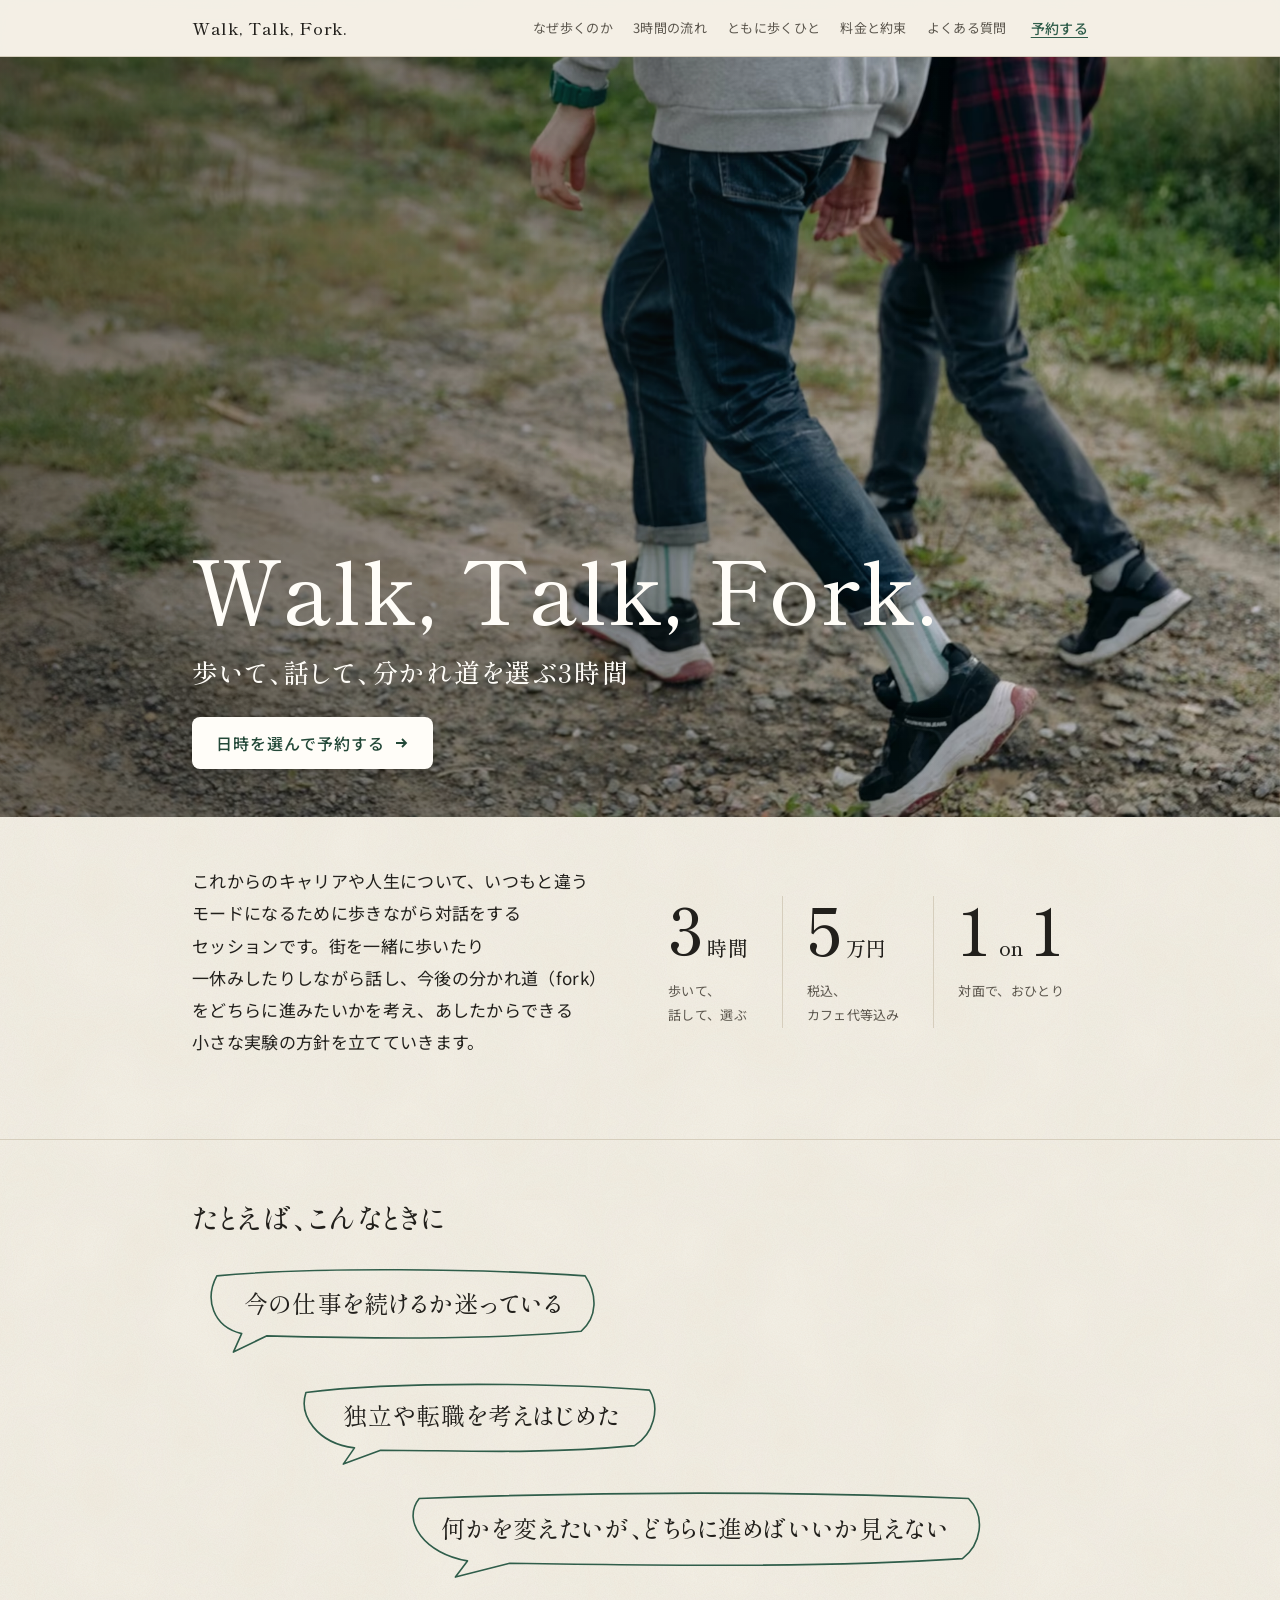
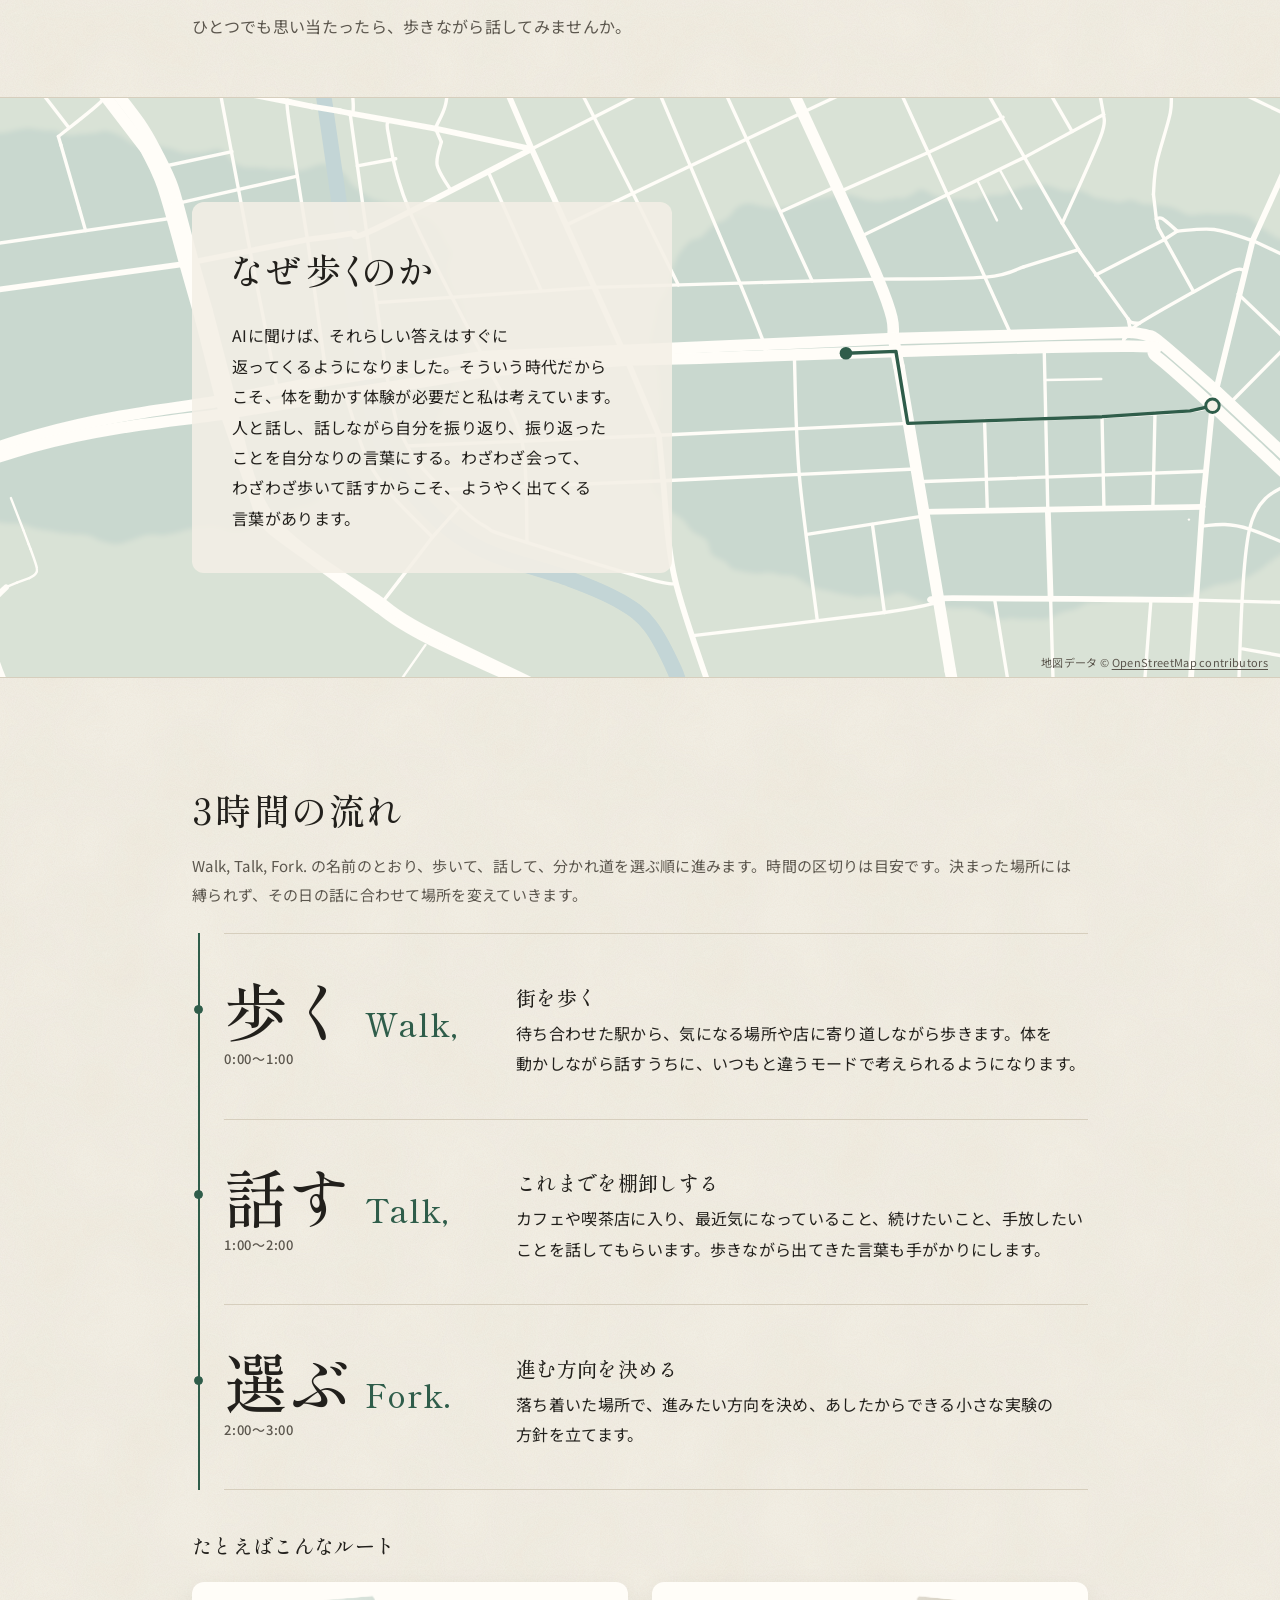
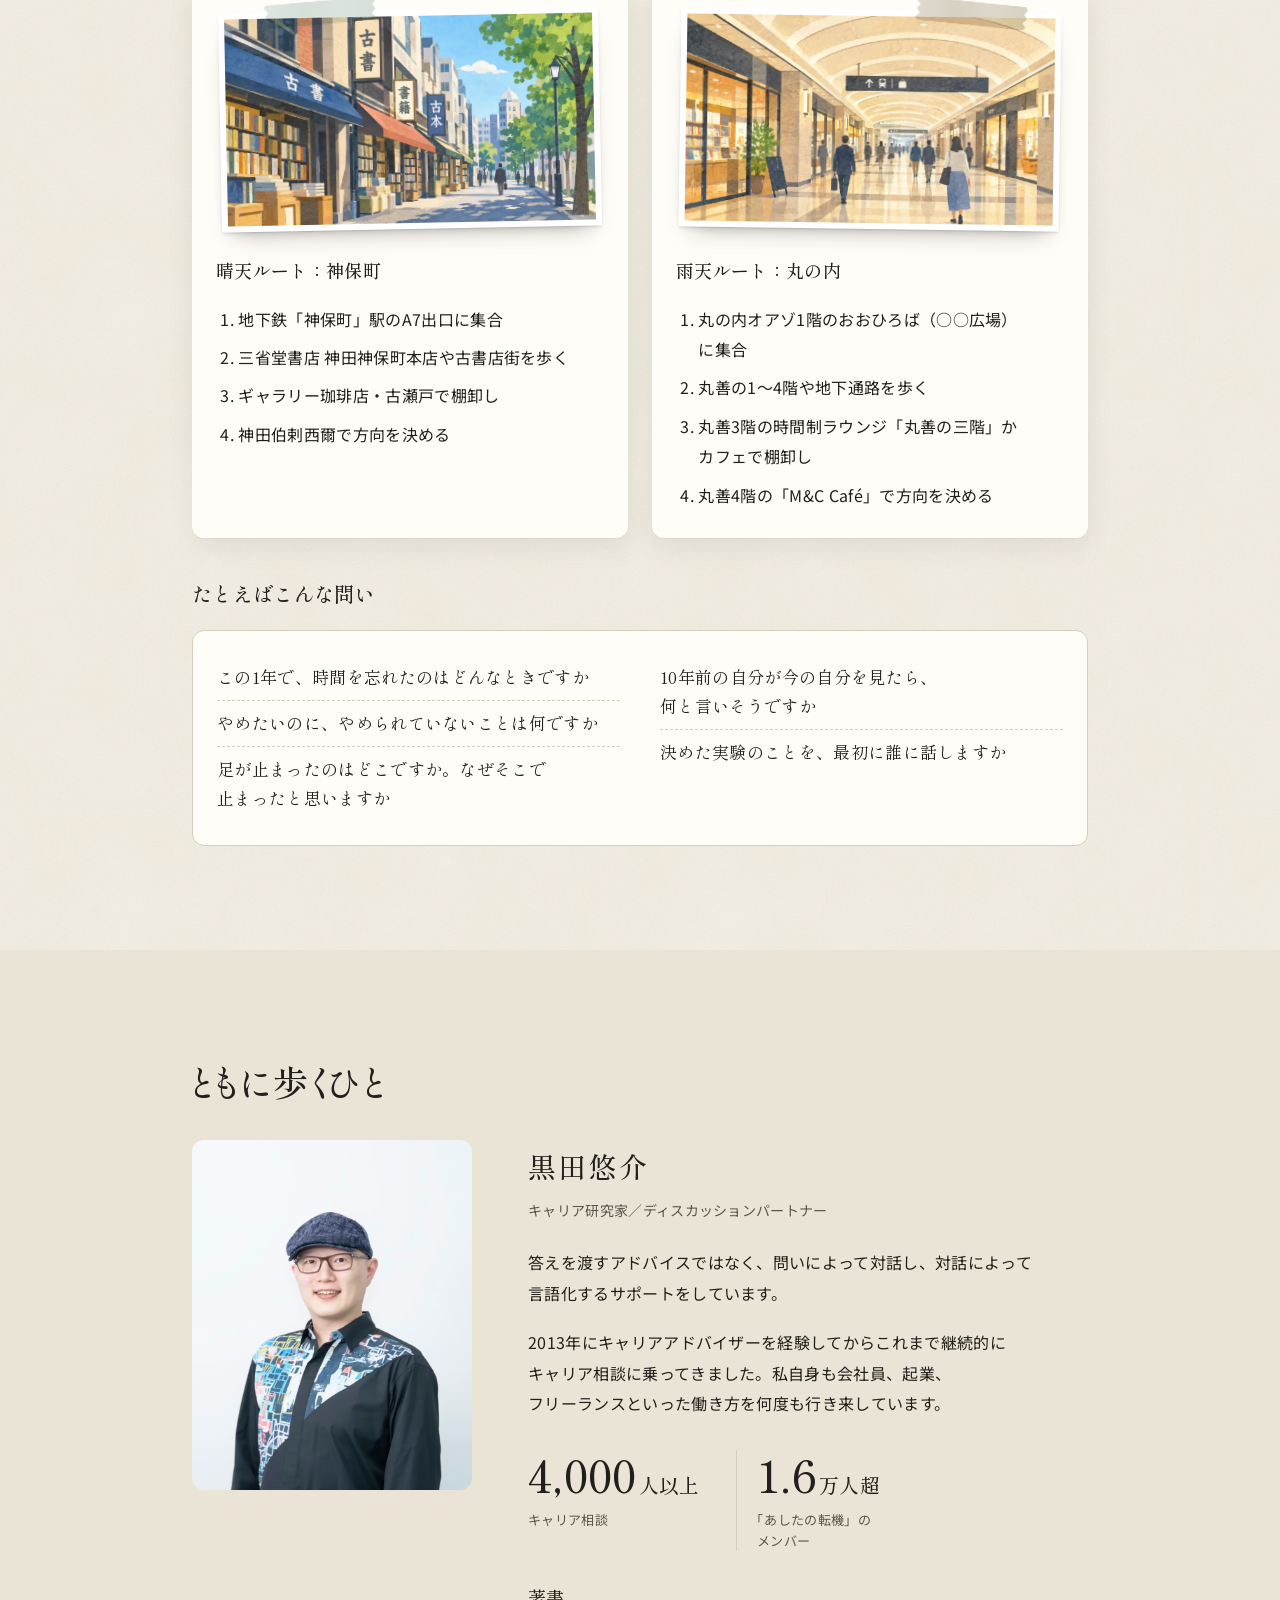
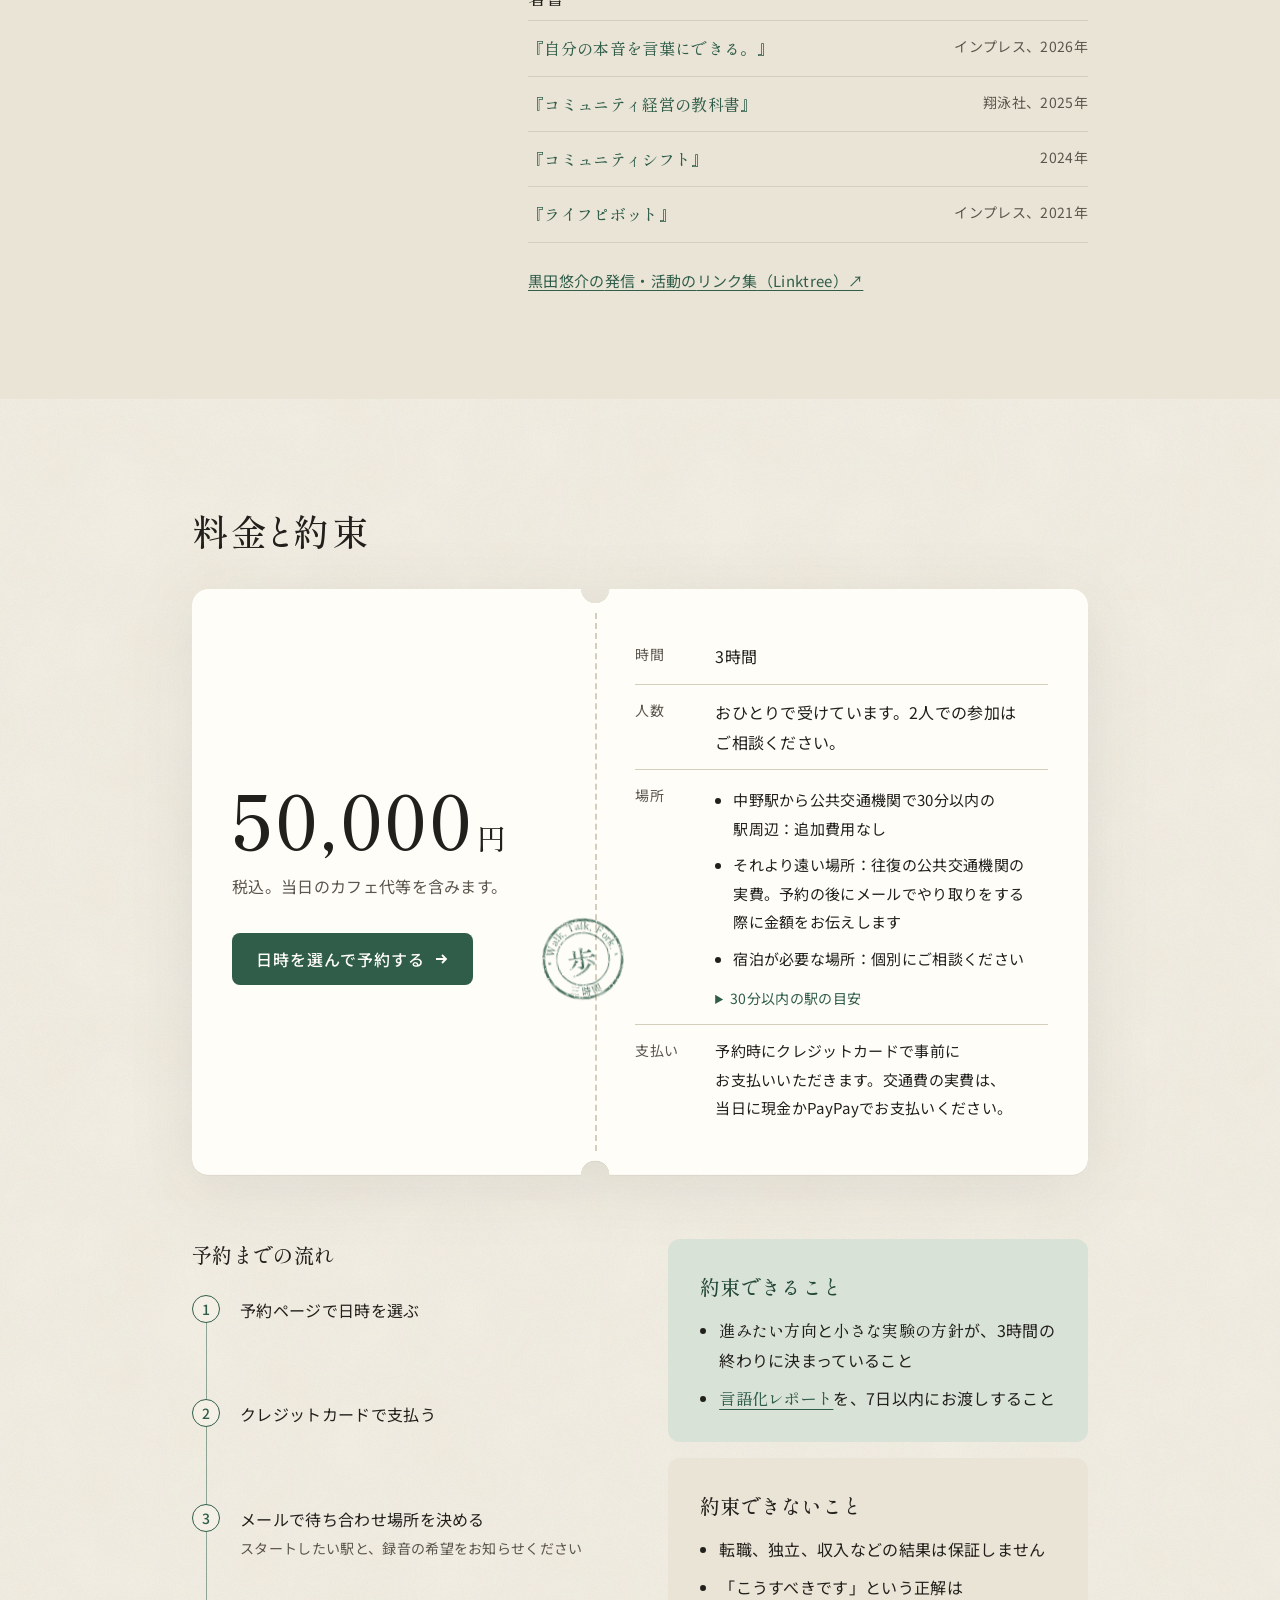
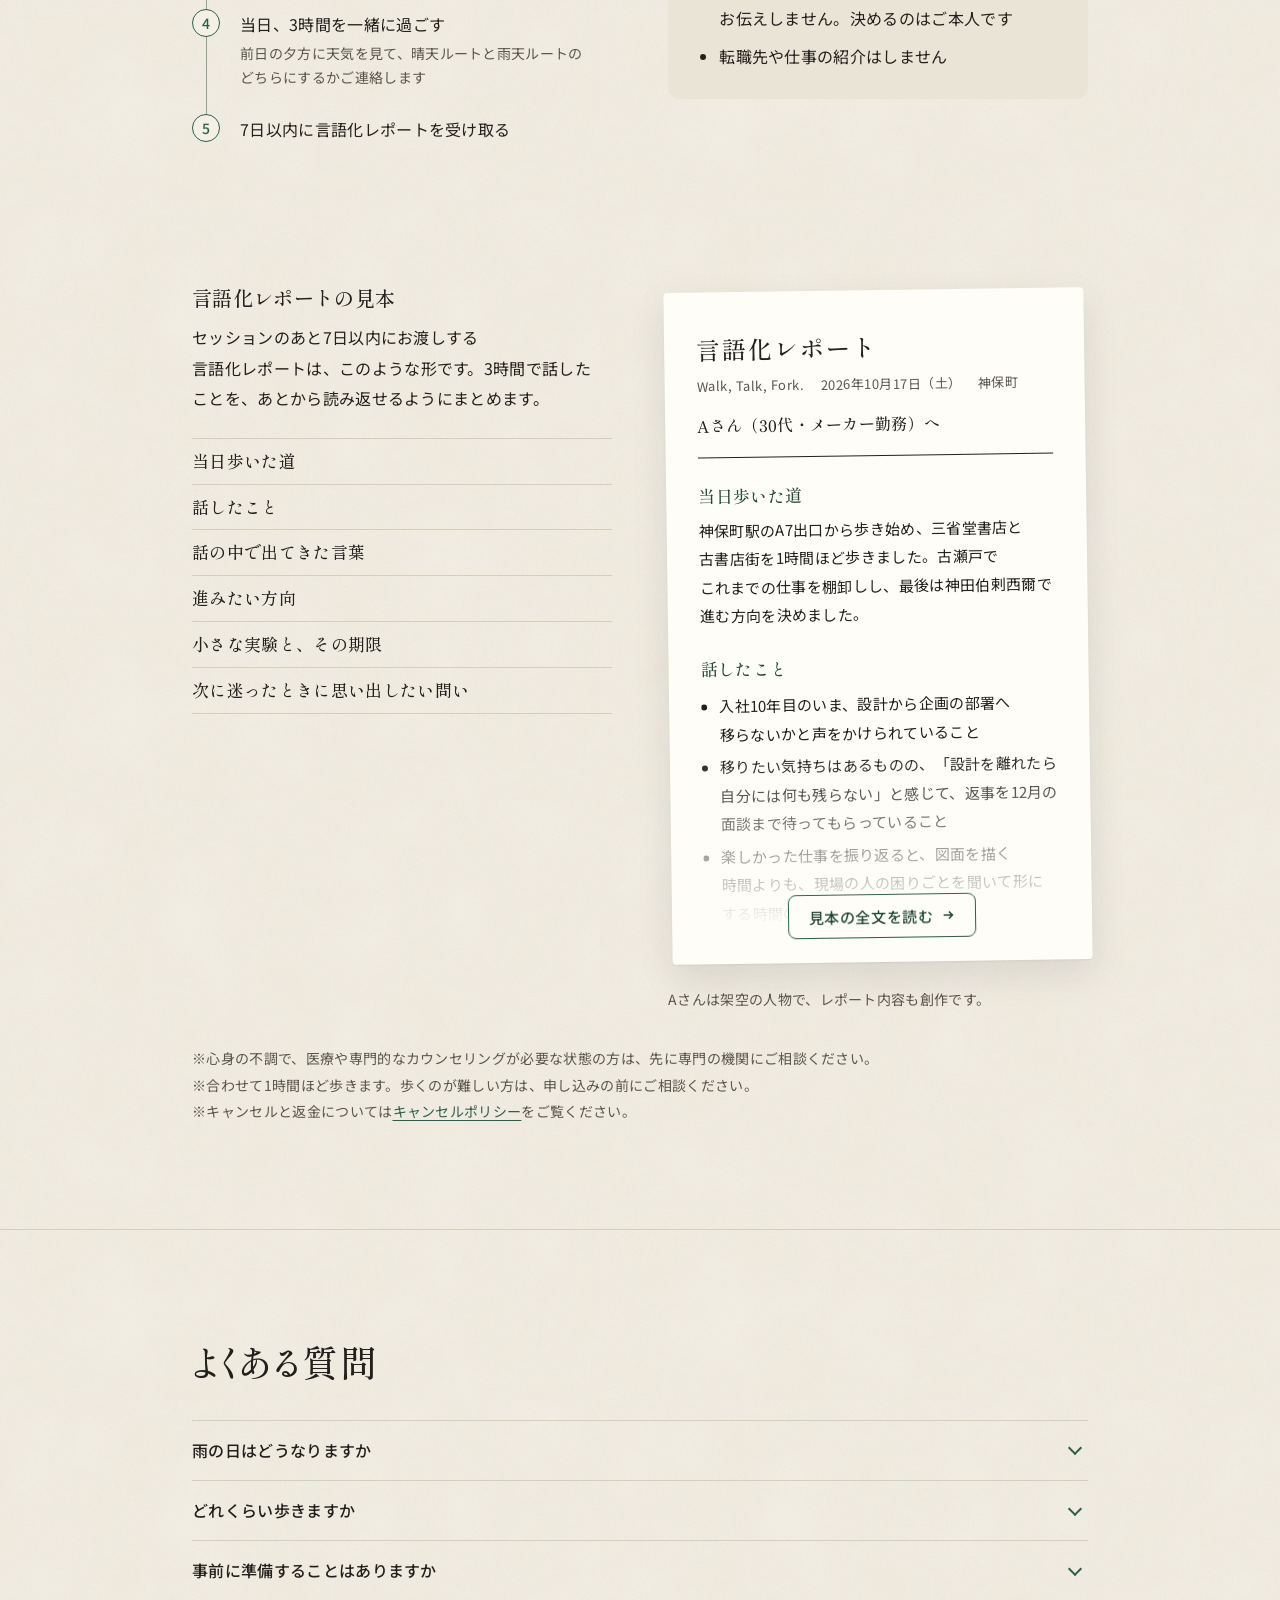
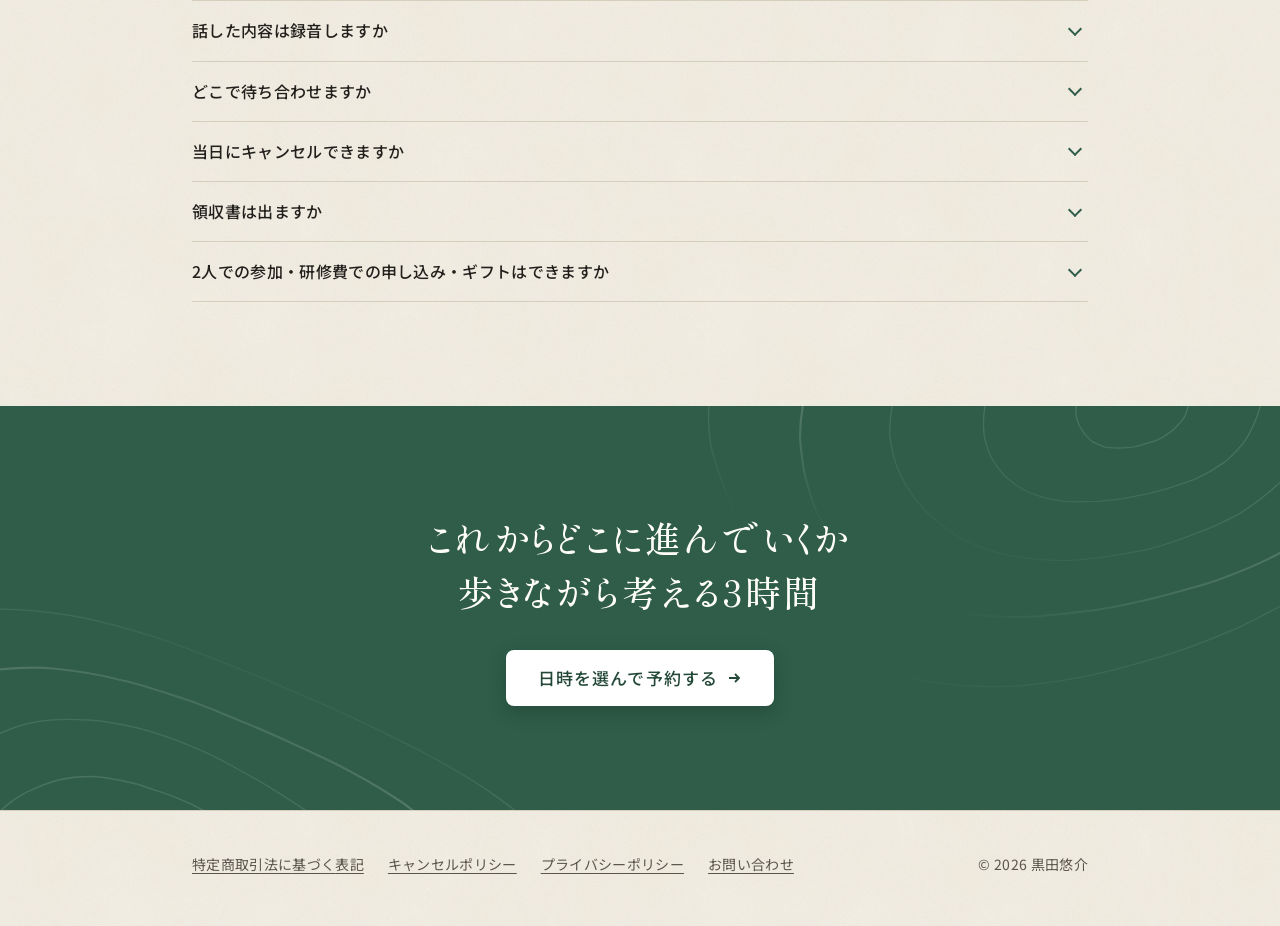
==== index.html @ ca81d9ff "切符のくぼみをくり抜きにして影を沿わせ、3時間の流れの動詞を止めずに説明とそろえ、レポート見本の注意書きを直す Co-Authored-By: Claude Opus 5.5 <noreply@ant" ====
<!doctype html>
<html lang="ja">
<head>
<meta charset="utf-8">
<meta name="viewport" content="width=device-width, initial-scale=1">
<title>Walk, Talk, Fork. 歩いて、話して、分かれ道を選ぶ3時間</title>
<meta name="description" content="キャリア研究家・黒田悠介と街を歩いたり一休みしたりしながら話し、今後の分かれ道（fork）をどちらに進みたいかを考え、あしたからできる小さな実験の方針を立てる3時間の対話セッションです。">
<link rel="canonical" href="https://walktalkfork.github.io/">
<meta property="og:title" content="Walk, Talk, Fork.">
<meta property="og:description" content="歩いて、話して、分かれ道を選ぶ3時間。キャリア研究家・黒田悠介とのマンツーマンの対話セッションです。">
<meta property="og:type" content="website">
<meta property="og:url" content="https://walktalkfork.github.io/">
<meta property="og:image" content="https://walktalkfork.github.io/assets/ogp.png?v=2">
<meta property="og:image:width" content="1200">
<meta property="og:image:height" content="630">
<meta property="og:locale" content="ja_JP">
<meta name="twitter:card" content="summary_large_image">
<link rel="icon" href="assets/favicon.svg" type="image/svg+xml">
<link rel="preconnect" href="https://fonts.googleapis.com">
<link rel="preconnect" href="https://fonts.gstatic.com" crossorigin>
<link href="https://fonts.googleapis.com/css2?family=Noto+Sans+JP:wght@400;500&family=Shippori+Mincho:wght@500&display=swap" rel="stylesheet">
<link rel="stylesheet" href="assets/style.css?v=49">
<script type="application/ld+json">
{
  "@context": "https://schema.org",
  "@type": "Service",
  "name": "Walk, Talk, Fork.",
  "description": "キャリア研究家・黒田悠介と街を歩いたり一休みしたりしながら話し、今後の分かれ道（fork）をどちらに進みたいかを考え、あしたからできる小さな実験の方針を立てる3時間の対話セッションです。",
  "url": "https://walktalkfork.github.io/",
  "image": "https://walktalkfork.github.io/assets/ogp.png",
  "serviceType": "キャリアの対話セッション",
  "areaServed": {
    "@type": "Place",
    "name": "東京（中野駅から公共交通機関で30分以内の駅周辺）"
  },
  "provider": {
    "@type": "Person",
    "name": "黒田悠介",
    "jobTitle": "キャリア研究家・ディスカッションパートナー"
  },
  "offers": {
    "@type": "Offer",
    "price": "50000",
    "priceCurrency": "JPY",
    "url": "https://calendar.app.google/J7niy7XXtRiKJ6Gh8"
  }
}
</script>
<script data-goatcounter="https://walktalkfork.goatcounter.com/count" async src="assets/count.js"></script>
<script src="assets/site.js?v=1" defer></script>
</head>
<body>

<header class="site-header">
  <div class="wrap">
    <a class="site-name" href="./">Walk, Talk, Fork.</a>
    <nav class="header-nav" aria-label="ページ内の目次">
      <a href="#why">な<wbr>ぜ歩くのか</a>
      <a href="#flow">3時間の<wbr>流れ</a>
      <a href="#about">ともに<wbr>歩く<wbr>ひと</a>
      <a href="#price">料金と<wbr>約束</a>
      <a href="#faq">よく<wbr>ある<wbr>質問</a>
    </nav>
    <a class="header-cta" href="https://calendar.app.google/J7niy7XXtRiKJ6Gh8" target="_blank" rel="noopener" data-goatcounter-click="reserve/header" data-goatcounter-title="予約（ヘッダー）">予約する</a>
  </div>
</header>

<main>

<!-- 1. ファーストビュー -->
<section class="hero" id="top">
  <div class="hero-photo">
    <picture><source type="image/avif" srcset="assets/walk-1000.avif 1000w, assets/walk.avif 2000w" sizes="100vw"><img src="assets/walk.jpg?v=2" srcset="assets/walk-1000.jpg?v=2 1000w, assets/walk.jpg?v=2 2000w" sizes="100vw" width="2000" height="1125" alt="土の道を並んで歩く2人の足もと" fetchpriority="high"></picture>
    <div class="hero-over">
      <div class="wrap">
        <h1><span>Walk,</span> <span>Talk,</span> <span>Fork.</span></h1>
        <p class="hero-sub">歩いて、<wbr>話して、<wbr>分かれ道を<wbr>選ぶ3時間</p>
        <a class="btn" id="hero-cta" href="https://calendar.app.google/J7niy7XXtRiKJ6Gh8" target="_blank" rel="noopener" data-goatcounter-click="reserve/hero" data-goatcounter-title="予約（ファーストビュー）">日時を<wbr>選んで<wbr>予約する<wbr>
          <svg width="16" height="16" viewBox="0 0 16 16" fill="none" aria-hidden="true"><path d="M3 8h10M9 4l4 4-4 4" stroke="currentColor" stroke-width="1.8"/></svg>
        </a>
      </div>
    </div>
  </div>
  <div class="wrap hero-rest split">
    <p class="hero-lead">これからの<wbr>キャリアや<wbr>人生に<wbr>ついて、<wbr>いつもと<wbr>違う<wbr>モードに<wbr>なる<wbr>ために<wbr>歩きながら<wbr>対話を<wbr>する<wbr>セッションです。<wbr>街を<wbr>一緒に<wbr>歩いたり<wbr>一休みしたりしながら<wbr>話し、<wbr>今後の<wbr>分かれ道<wbr>（fork）を<wbr>どちらに<wbr>進みたいかを<wbr>考え、<wbr>あしたから<wbr>できる<wbr>小さな<wbr>実験の<wbr>方針を<wbr>立てていきます。</p>

    <div class="hero-facts" role="group" aria-label="3時間、50,000円（税込、カフェ代等込み）、対面で1 on 1">
      <div><span class="big">3</span><span class="unit">時間</span><span class="cap">歩いて、<wbr>話して、<wbr>選ぶ</span></div>
      <div><span class="big">5</span><span class="unit">万円</span><span class="cap">税込、<wbr>カフェ代等込み</span></div>
      <div><span class="big">1</span><span class="unit mid">on</span><span class="big">1</span><span class="cap">対面で、<wbr>おひとり</span></div>
    </div>
  </div>
</section>

<!-- 2. こんなときに -->
<section class="section for-whom" id="for">
  <div class="wrap">
    <h2>た<wbr>とえば、<wbr>こんな<wbr>ときに</h2>
    <ul class="voices">
      <li><svg viewBox="0 0 100 40" preserveAspectRatio="none" aria-hidden="true"><path d="M6 6 C30 2 70 3 95 6 C98 14 98 24 94 30 C70 34 40 33 18 32 L10 39 L12 31 C5 28 3 16 6 6Z"/></svg><span>今の<wbr>仕事を<wbr>続けるか<wbr>迷っている</span></li>
      <li><svg viewBox="0 0 100 40" preserveAspectRatio="none" aria-hidden="true"><path d="M4 8 C28 3 72 4 96 7 C99 15 97 26 92 31 C66 35 44 33 24 33 L14 39 L17 32 C7 30 2 18 4 8Z"/></svg><span>独立や<wbr>転職を<wbr>考え<wbr>はじめた</span></li>
      <li><svg viewBox="0 0 100 40" preserveAspectRatio="none" aria-hidden="true"><path d="M5 5 C35 2 68 2 96 5 C99 13 98 25 95 31 C72 35 46 34 20 33 L11 39 L13 32 C6 29 2 15 5 5Z"/></svg><span>何かを<wbr>変えたいが、<wbr>どちらに<wbr>進めばいいか<wbr>見えない</span></li>
    </ul>
    <p class="voices-after">ひとつでも<wbr>思い当たったら、<wbr>歩きながら<wbr>話してみませんか。</p>
  </div>
</section>

<!-- 3. なぜ歩くのか -->
<section class="section why-map" id="why">
  <svg class="bgmap" viewBox="0 0 1440 600" preserveAspectRatio="xMaxYMid slice" aria-hidden="true" data-route="900 113 560 420">
<defs><filter id="wash" x="-10%" y="-10%" width="120%" height="120%"><feTurbulence type="fractalNoise" baseFrequency="0.012" numOctaves="3" seed="7" result="n"/><feDisplacementMap in="SourceGraphic" in2="n" scale="40" xChannelSelector="R" yChannelSelector="G" result="d"/><feGaussianBlur in="d" stdDeviation="3"/></filter></defs>
<g filter="url(#wash)"><path d="M-60 -40 L1500 -40 L1500 640 L-60 640Z" fill="var(--wash-3)"/><path d="M830 143 C1030 63 1430 83 1520 203 C1600 303 1490 507 1310 527 C1090 557 790 497 790 377 C780 243 800 163 830 143Z" fill="var(--wash-1)"/><path d="M-40 60 C120 20 360 40 520 110 C640 170 620 330 500 400 C360 470 120 470 0 420 C-80 380 -100 120 -40 60Z" fill="var(--wash-1)"/><path d="M453.2 259.9 L453.2 259.9Z" fill="var(--map-park)"/><path d="M774.1 -40.6 L774.1 -40.6Z" fill="var(--map-park)"/><path d="M1262.3 0.4 L1262.3 0.4Z" fill="var(--map-park)"/><path d="M10.2 420.6 L10.2 420.6Z" fill="var(--map-park)"/><path d="M854.7 115.6 L854.7 115.6Z" fill="var(--map-park)"/><path d="M210.8 416.1 L210.8 416.1Z" fill="var(--map-park)"/><path d="M1260.8 528.9 L1260.8 528.9Z" fill="var(--map-park)"/><path d="M597.5 3.1 L597.5 3.1Z" fill="var(--map-park)"/><path d="M675.4 190.6 L675.4 190.6Z" fill="var(--map-park)"/><path d="M483.3 -108.8 L483.3 -108.8Z" fill="var(--map-park)"/><path d="M-245.8 1226.0 L-245.8 1226.0Z" fill="var(--map-water)"/><path d="M156.6 392.3 L156.6 392.3Z" fill="var(--map-water)"/><path d="M981.5 803.2 L981.5 803.2Z" fill="var(--map-water)"/><path d="M370.0 -209.8 L370.0 -209.8Z" fill="var(--map-water)"/><path d="M719.8 -70.7 L719.8 -70.7Z" fill="var(--map-water)"/><path d="M1305.5 21.6 L1305.5 21.6Z" fill="var(--map-water)"/></g>
<g fill="none" stroke="var(--map-water)" stroke-width="16" stroke-linecap="round" stroke-linejoin="round"><path d="M450.3 9.6 L469.5 142.1"/><path d="M905.0 673.4 C923.5 697.7 994.7 792.3 1016.4 819.5 C1038.1 846.7 1025.2 831.2 1035.1 836.6 C1045.0 842.0 1065.2 848.6 1075.7 851.8 C1086.2 855.0 1066.0 856.4 1098.1 855.8 C1130.1 855.3 1228.9 848.5 1267.9 848.7 C1306.9 848.8 1319.5 854.9 1332.3 856.8 C1345.0 858.8 1340.3 858.7 1344.5 860.5 C1348.7 862.4 1342.2 852.9 1357.3 867.8 C1372.4 882.6 1419.2 934.4 1434.9 949.6 C1450.5 964.8 1448.4 957.5 1451.1 959.1"/><path d="M843.1 659.6 C847.3 660.1 857.7 660.6 868.1 662.9 C878.4 665.2 898.8 671.6 905.0 673.4"/><path d="M492.5 295.0 C494.3 303.2 499.5 331.4 503.4 344.3 C507.3 357.1 510.7 362.1 516.1 372.1 C521.6 382.0 527.6 393.1 536.0 403.9 C544.3 414.7 556.4 427.5 566.4 436.7 C576.3 445.8 585.0 452.4 595.8 458.9 C606.7 465.5 613.3 469.2 631.5 475.9 C649.6 482.6 683.8 491.4 704.6 499.1 C725.5 506.8 742.7 514.0 756.4 522.0 C770.1 530.0 777.5 535.0 786.8 547.0 C796.2 559.0 806.6 580.7 812.5 593.8 C818.3 607.0 820.3 620.6 821.9 625.9"/><path d="M821.9 625.9 C822.7 629.5 824.7 642.4 826.8 647.5 C828.8 652.6 831.6 654.4 834.3 656.4 C837.0 658.4 841.6 659.0 843.1 659.6"/><path d="M430.6 -97.9 C431.9 -92.7 435.1 -85.1 438.4 -67.1 C441.7 -49.2 448.3 -3.2 450.3 9.6"/><path d="M469.5 142.1 L492.5 295.0"/></g>
<g fill="none" stroke="var(--white)" stroke-linecap="round" stroke-linejoin="round" ><path d="M23.3 279.8 C20.7 283.2 7.7 296.2 7.7 300.6 C7.7 304.9 19.4 303.0 23.1 306.0 C26.8 309.0 27.1 315.9 29.9 318.4 C32.6 320.8 37.9 320.4 39.6 320.8" stroke-width="2.5"/><path d="M7.7 300.6 C5.0 302.5 0.5 308.7 -8.4 312.0 C-17.2 315.4 -35.1 317.7 -45.4 320.8 C-55.7 323.9 -60.3 328.5 -70.0 330.8 C-79.8 333.2 -93.3 332.6 -103.8 335.0 C-114.2 337.4 -125.1 342.1 -132.8 345.4 C-140.5 348.8 -146.4 351.3 -150.0 354.9 C-153.6 358.6 -153.7 365.3 -154.5 367.4" stroke-width="2.5"/><path d="M554.1 567.0 L502.6 640.5" stroke-width="2.5"/><path d="M1196.3 292.3 L1254.7 291.3" stroke-width="2.5"/><path d="M-194.7 388.2 L-194.7 388.2" stroke-width="2.5"/><path d="M143.2 497.8 C144.2 497.1 147.9 495.7 149.2 494.0 C150.6 492.2 152.0 491.8 151.2 487.5 C150.5 483.1 145.8 471.1 144.7 467.8" stroke-width="2.5"/><path d="M-151.1 398.6 L66.2 337.4" stroke-width="2.5"/><path d="M137.3 448.3 L124.3 414.8" stroke-width="2.5"/><path d="M1345.6 437.1 L1345.6 437.1" stroke-width="2.5"/><path d="M29.9 318.4 L6.5 329.5" stroke-width="2.5"/><path d="M7.3 333.0 L-5.4 309.3" stroke-width="2.5"/><path d="M17.9 326.1 C17.1 324.0 12.0 316.9 12.8 313.6 C13.7 310.2 21.4 307.3 23.1 306.0" stroke-width="2.5"/><path d="M1126.1 85.2 L1146.6 126.9" stroke-width="2.5"/><path d="M1149.3 74.0 L1171.8 114.7" stroke-width="2.5"/><path d="M130.5 502.5 L143.2 497.8" stroke-width="2.5"/><path d="M119.3 507.2 L130.5 502.5" stroke-width="2.5"/><path d="M142.7 462.6 L137.3 448.3" stroke-width="2.5"/><path d="M144.7 467.8 L142.7 462.6" stroke-width="2.5"/><path d="M717.0 -193.2 L880.1 191.9" stroke-width="3.5"/><path d="M905.4 -70.1 L664.2 52.9" stroke-width="3.5"/><path d="M340.5 -9.9 C340.0 -12.4 340.2 -18.2 337.8 -25.2 C335.4 -32.2 342.2 -17.1 326.2 -51.7 C310.3 -86.3 256.0 -202.5 241.9 -232.7" stroke-width="3.5"/><path d="M218.8 -6.1 C218.6 -4.4 224.9 -3.6 217.4 4.1 C209.8 11.7 180.8 33.9 173.5 39.9" stroke-width="3.5"/><path d="M372.1 157.8 L400.7 302.5" stroke-width="3.5"/><path d="M518.1 23.4 C517.7 25.5 512.1 20.5 515.4 36.2 C518.6 51.9 521.3 78.7 537.6 117.4 C554.0 156.0 600.9 243.0 613.6 268.1" stroke-width="3.5"/><path d="M880.1 191.9 L728.5 196.3" stroke-width="3.5"/><path d="M1255.5 330.4 L1257.5 426.0" stroke-width="3.5"/><path d="M1357.9 443.7 C1366.3 444.2 1380.9 438.2 1408.4 447.0 C1435.9 455.9 1503.8 488.5 1522.9 496.8" stroke-width="3.5"/><path d="M1395.8 646.8 C1397.9 613.5 1398.8 488.6 1408.4 447.0 C1418.1 405.4 1446.1 405.5 1453.7 397.2" stroke-width="3.5"/><path d="M816.3 193.8 L769.0 98.5" stroke-width="3.5"/><path d="M1037.1 -26.8 L999.2 -79.0" stroke-width="3.5"/><path d="M769.0 98.5 C746.8 54.3 678.4 -76.6 635.6 -166.7 C592.9 -256.9 532.9 -396.4 512.4 -442.4" stroke-width="3.5"/><path d="M955.0 189.8 C931.5 138.3 842.6 -51.9 813.8 -119.3 C785.1 -186.6 787.9 -198.6 782.7 -214.4" stroke-width="3.5"/><path d="M320.8 -494.3 C320.7 -486.8 319.8 -458.8 320.3 -449.4 C320.8 -439.9 300.2 -491.3 323.7 -437.7 C347.3 -384.1 437.7 -182.2 461.5 -127.7 C485.2 -73.3 463.5 -132.4 466.4 -110.8 C469.3 -89.2 477.3 -19.3 478.9 1.8 C480.4 22.9 476.4 13.5 475.9 15.8" stroke-width="3.5"/><path d="M699.9 131.8 L945.0 15.0" stroke-width="3.5"/><path d="M1528.4 202.5 C1529.4 223.1 1533.7 304.2 1534.1 325.9 C1534.5 347.6 1541.1 321.7 1530.6 333.0 C1520.1 344.3 1481.1 383.6 1471.2 393.7" stroke-width="3.5"/><path d="M1401.3 571.2 L1508.6 589.9" stroke-width="3.5"/><path d="M1381.9 -30.1 C1383.5 -37.1 1385.6 -53.8 1391.7 -72.3 C1397.7 -90.8 1413.7 -129.7 1418.1 -141.2" stroke-width="3.5"/><path d="M1712.0 812.9 C1649.4 802.6 1425.1 759.9 1336.7 750.9 C1248.3 741.8 1210.1 775.8 1181.5 758.7 C1152.9 741.5 1167.8 666.4 1165.1 647.9" stroke-width="3.5"/><path d="M1387.8 316.7 L1509.6 193.6" stroke-width="3.5"/><path d="M1764.3 383.2 C1754.1 384.7 1731.8 390.5 1703.0 392.4 C1674.3 394.3 1622.8 406.7 1591.8 394.5 C1560.8 382.4 1529.4 332.0 1516.9 319.5" stroke-width="3.5"/><path d="M1449.5 916.4 C1451.1 914.7 1450.7 948.6 1458.6 906.5 C1466.5 864.3 1490.5 704.0 1496.9 663.6" stroke-width="3.5"/><path d="M1296.9 641.7 L1306.2 520.2" stroke-width="3.5"/><path d="M1370.0 319.1 C1366.1 320.0 1365.7 322.5 1346.6 324.4 C1327.6 326.3 1304.3 328.3 1255.5 330.4 C1206.7 332.6 1087.6 336.1 1054.0 337.3" stroke-width="3.5"/><path d="M1144.1 519.7 L1165.1 647.9" stroke-width="3.5"/><path d="M1319.3 147.2 L1248.9 183.4" stroke-width="3.5"/><path d="M1075.3 56.5 L982.0 97.8" stroke-width="3.5"/><path d="M470.8 306.4 C473.5 315.1 482.5 345.3 487.2 358.4 C492.0 371.6 493.9 376.2 499.4 385.3 C504.9 394.5 509.8 401.7 520.1 413.3 C530.5 425.0 554.5 448.2 561.4 455.2" stroke-width="3.5"/><path d="M1326.6 -9.9 L1253.4 -2.9" stroke-width="3.5"/><path d="M1224.5 34.8 C1212.5 14.5 1175.2 -52.1 1152.5 -86.8 C1129.7 -121.6 1098.7 -159.3 1088.0 -173.8" stroke-width="3.5"/><path d="M300.2 -105.8 L201.7 -46.8" stroke-width="3.5"/><path d="M57.8 -133.3 L184.0 30.4" stroke-width="3.5"/><path d="M1054.0 337.3 L796.1 349.7" stroke-width="3.5"/><path d="M796.1 349.7 L535.3 360.8" stroke-width="3.5"/><path d="M564.5 31.8 C566.2 23.4 581.2 8.8 574.7 -18.4 C568.2 -45.5 533.6 -112.5 525.4 -131.3" stroke-width="3.5"/><path d="M282.3 71.0 L353.5 55.6" stroke-width="3.5"/><path d="M1333.5 138.0 C1330.9 135.9 1321.5 127.1 1317.9 125.0 C1314.3 122.9 1312.9 125.4 1311.8 125.5" stroke-width="3.5"/><path d="M561.4 455.2 L564.3 452.0" stroke-width="3.5"/><path d="M1308.8 99.9 L1311.8 125.5" stroke-width="3.5"/><path d="M1308.2 424.9 L1310.4 326.7" stroke-width="3.5"/><path d="M1532.7 295.7 C1531.9 295.5 1538.4 304.8 1527.8 294.7 C1517.2 284.7 1478.9 245.2 1469.2 235.3" stroke-width="3.5"/><path d="M674.1 199.7 L618.9 76.0" stroke-width="3.5"/><path d="M580.3 95.6 C577.9 91.3 567.9 77.9 566.2 69.6 C564.6 61.3 569.8 49.6 570.5 45.6" stroke-width="3.5"/><path d="M483.4 70.4 L523.3 63.0" stroke-width="3.5"/><path d="M561.4 455.2 L548.6 471.9" stroke-width="3.5"/><path d="M586.5 426.9 L589.8 423.1" stroke-width="3.5"/><path d="M564.3 452.0 L586.5 426.9" stroke-width="3.5"/><path d="M1311.8 125.5 L1313.8 134.7" stroke-width="3.5"/><path d="M1326.6 -9.9 C1326.6 -5.7 1328.7 2.6 1326.3 15.3 C1323.9 28.1 1315.1 52.7 1312.2 66.8 C1309.2 80.9 1309.3 94.4 1308.8 99.9" stroke-width="3.5"/><path d="M999.2 -79.0 L979.3 -107.4" stroke-width="3.5"/><path d="M1075.3 56.5 L1152.9 19.9" stroke-width="3.5"/><path d="M1075.3 56.5 L1037.1 -26.8" stroke-width="3.5"/><path d="M1523.6 492.6 L1518.3 524.8" stroke-width="3.5"/><path d="M1518.3 524.8 L1496.9 663.6" stroke-width="3.5"/><path d="M1503.0 190.5 C1506.6 182.8 1510.9 147.6 1524.2 144.4 C1537.6 141.2 1573.2 166.7 1583.0 171.2" stroke-width="3.5"/><path d="M1166.2 -63.6 L1119.6 -37.7" stroke-width="3.5"/><path d="M1064.4 397.8 L1362.7 387.0" stroke-width="3.5"/><path d="M1331.3 -96.7 C1331.7 -94.1 1334.2 -95.6 1333.4 -81.2 C1332.7 -66.7 1327.8 -21.8 1326.6 -9.9" stroke-width="3.5"/><path d="M548.6 471.9 L526.9 500.1" stroke-width="3.5"/><path d="M526.9 500.1 L509.2 523.0" stroke-width="3.5"/><path d="M880.1 191.9 C884.2 202.2 900.4 240.9 904.6 253.5 C908.9 266.1 905.3 265.2 905.5 267.6" stroke-width="3.5"/><path d="M509.2 523.0 L505.1 529.4" stroke-width="3.5"/><path d="M173.5 39.9 L176.2 49.0" stroke-width="3.5"/><path d="M176.2 49.0 L195.2 114.8" stroke-width="3.5"/><path d="M195.2 114.8 L201.7 137.5" stroke-width="3.5"/><path d="M728.5 196.3 L503.5 212.2" stroke-width="3.5"/><path d="M1023.5 187.8 L880.1 191.9" stroke-width="3.5"/><path d="M570.5 45.6 L564.5 31.8" stroke-width="3.5"/><path d="M431.7 146.7 C428.3 125.0 414.5 40.0 411.5 16.3 C408.5 -7.5 413.4 6.2 413.8 4.2" stroke-width="3.5"/><path d="M1516.9 319.5 L1461.6 265.2" stroke-width="3.5"/><path d="M1461.6 265.2 L1396.7 203.2" stroke-width="3.5"/><path d="M372.1 157.8 L340.5 -9.9" stroke-width="3.5"/><path d="M90.7 380.4 L72.5 321.2" stroke-width="3.5"/><path d="M475.9 15.8 L513.1 283.4" stroke-width="3.5"/><path d="M1206.0 646.4 C1206.7 669.9 1210.7 761.7 1209.9 787.5 C1209.1 813.4 1202.7 799.3 1201.2 801.6" stroke-width="3.5"/><path d="M949.6 452.4 L1071.4 433.2" stroke-width="3.5"/><path d="M1044.6 -141.2 L1105.2 -60.2" stroke-width="3.5"/><path d="M1319.3 147.2 L1333.5 138.0" stroke-width="3.5"/><path d="M1199.3 427.3 L1195.5 258.6" stroke-width="3.5"/><path d="M292.3 124.4 L80.0 155.0" stroke-width="3.5"/><path d="M-58.4 -157.6 C-51.2 -150.0 -27.1 -130.3 -15.4 -111.8 C-3.8 -93.2 2.8 -70.0 11.5 -46.3 C20.3 -22.7 32.7 17.4 37.0 30.1" stroke-width="3.5"/><path d="M621.7 -46.3 L872.2 -143.4" stroke-width="3.5"/><path d="M1278.0 250.3 L1277.7 256.6" stroke-width="3.5"/><path d="M1201.9 -115.2 L1105.2 -60.2" stroke-width="3.5"/><path d="M1161.7 246.5 L1075.3 56.5" stroke-width="3.5"/><path d="M1003.6 144.3 L1175.6 61.3" stroke-width="3.5"/><path d="M1174.2 175.0 C1167.6 176.8 1160.0 183.6 1134.9 185.7 C1109.8 187.8 1042.1 187.5 1023.5 187.8" stroke-width="3.5"/><path d="M1285.4 242.8 C1286.9 241.3 1283.6 240.4 1294.4 233.4 C1305.2 226.4 1334.3 210.1 1350.5 201.0 C1366.6 192.0 1382.7 182.9 1391.3 179.1 C1400.0 175.3 1400.6 178.6 1402.4 178.5" stroke-width="3.5"/><path d="M421.3 81.0 L297.0 109.2" stroke-width="3.5"/><path d="M189.0 -210.4 C198.5 -195.8 228.9 -150.0 245.8 -122.7 C262.7 -95.4 283.1 -59.2 290.6 -46.5" stroke-width="3.5"/><path d="M1381.9 -30.1 L1330.1 -43.5" stroke-width="3.5"/><path d="M1086.4 522.8 C1077.0 524.5 1072.3 527.6 1029.9 533.4 C987.4 539.1 864.7 553.4 831.7 557.4" stroke-width="3.5"/><path d="M1017.4 442.0 L1029.9 533.4" stroke-width="3.5"/><path d="M1206.0 646.4 L1202.2 519.2" stroke-width="3.5"/><path d="M1133.7 334.4 L1136.6 428.2" stroke-width="3.5"/><path d="M452.0 292.6 L431.7 146.7" stroke-width="3.5"/><path d="M572.3 406.2 L800.5 396.8" stroke-width="3.5"/><path d="M812.5 498.1 C809.5 498.6 822.6 508.1 794.4 501.1 C766.2 494.0 672.7 465.1 643.3 455.8 C613.8 446.5 625.3 449.4 617.5 445.0 C609.7 440.6 607.7 440.1 596.3 429.6 C585.0 419.1 559.4 393.5 549.2 382.0 C539.0 370.5 539.4 368.3 535.3 360.8 C531.2 353.2 527.7 346.8 524.5 336.7 C521.4 326.6 517.6 306.1 516.2 300.0" stroke-width="3.5"/><path d="M936.5 266.6 C937.3 287.1 937.6 344.1 941.5 389.8 C945.5 435.5 957.1 515.6 960.2 540.8" stroke-width="3.5"/><path d="M1411.7 147.8 C1431.1 156.9 1501.2 190.0 1528.4 202.5 C1555.7 215.1 1566.4 219.7 1575.3 223.1 C1584.3 226.6 1580.9 223.4 1582.0 223.4" stroke-width="3.5"/><path d="M1615.2 93.1 L1467.5 26.9" stroke-width="3.5"/><path d="M1467.5 26.9 C1453.1 19.9 1395.6 -5.9 1381.3 -15.5 C1367.1 -25.0 1381.8 -27.6 1381.9 -30.1" stroke-width="3.5"/><path d="M72.5 321.2 C71.4 319.5 74.3 318.4 65.9 311.4 C57.5 304.3 45.3 300.5 22.2 278.9 C-0.9 257.2 -50.4 214.4 -72.7 181.7 C-95.0 148.9 -78.1 134.5 -111.7 82.2 C-145.2 30.0 -225.1 -79.1 -274.0 -131.7 C-323.0 -184.4 -383.3 -216.7 -405.2 -233.7" stroke-width="3.5"/><path d="M22.2 278.9 C-30.0 296.5 -236.7 367.1 -290.8 385.0 C-344.8 402.8 -300.0 385.9 -301.9 386.1" stroke-width="3.5"/><path d="M2001.4 579.2 C1999.0 579.8 2001.7 583.3 1987.1 582.7 C1972.6 582.0 1992.2 585.0 1914.1 575.4 C1835.9 565.7 1584.3 533.2 1518.3 524.8" stroke-width="3.5"/><path d="M1174.2 175.0 L1231.1 157.3" stroke-width="3.5"/><path d="M979.3 92.0 L922.4 118.0" stroke-width="3.5"/><path d="M1333.5 138.0 C1339.8 137.8 1358.5 134.7 1371.6 136.3 C1384.6 138.0 1405.0 145.9 1411.7 147.8" stroke-width="3.5"/><path d="M800.5 396.8 L1061.7 384.6" stroke-width="3.5"/><path d="M905.4 -70.1 L1044.6 -141.2" stroke-width="3.5"/><path d="M1313.8 134.7 L1350.5 201.0" stroke-width="3.5"/><path d="M1105.2 -60.2 L945.0 15.0" stroke-width="3.5"/><path d="M1201.9 -115.2 C1208.0 -107.0 1230.3 -84.8 1238.9 -66.1 C1247.5 -47.4 1251.0 -13.4 1253.4 -2.9" stroke-width="3.5"/><path d="M1232.6 159.6 L1282.5 229.0" stroke-width="3.5"/><path d="M1105.2 -60.2 L1214.3 129.9" stroke-width="3.5"/><path d="M1518.3 524.8 L1353.0 520.6" stroke-width="3.5"/><path d="M37.0 30.1 C44.2 50.9 76.0 127.0 80.0 155.0 C84.0 183.1 63.4 190.1 61.2 198.4 C59.0 206.7 66.0 203.6 67.0 204.7" stroke-width="3.5"/><path d="M1282.5 229.0 L1285.4 242.8" stroke-width="3.5"/><path d="M1282.5 229.0 C1283.2 229.7 1284.6 232.2 1286.6 232.9 C1288.6 233.7 1293.1 233.3 1294.4 233.4" stroke-width="3.5"/><path d="M1257.1 17.1 C1256.6 21.0 1261.1 21.6 1253.9 40.4 C1246.8 59.2 1220.9 115.0 1214.3 129.9" stroke-width="3.5"/><path d="M1253.4 -2.9 L1257.1 17.1" stroke-width="3.5"/><path d="M1214.3 129.9 L1232.6 159.6" stroke-width="3.5"/><path d="M1175.6 61.3 L1257.1 17.1" stroke-width="3.5"/><path d="M613.6 268.1 L620.8 282.7" stroke-width="3.5"/><path d="M620.8 282.7 C626.4 294.9 647.7 326.1 654.1 355.7 C660.5 385.3 658.5 442.9 659.4 460.4" stroke-width="3.5"/><path d="M513.1 283.4 L516.2 300.0" stroke-width="3.5"/><path d="M1285.4 242.8 L1278.0 250.3" stroke-width="3.5"/><path d="M228.7 -63.6 L148.7 -192.4" stroke-width="3.5"/><path d="M290.6 -46.5 C292.4 -43.6 299.9 -34.0 301.3 -29.2 C302.8 -24.4 299.7 -19.6 299.4 -17.6" stroke-width="3.5"/><path d="M-39.6 215.7 L67.0 204.7" stroke-width="6"/><path d="M218.8 -6.1 L227.7 -13.4" stroke-width="6"/><path d="M853.6 625.7 C846.8 604.4 821.3 536.3 812.5 498.1 C803.6 460.0 802.5 413.7 800.5 396.8" stroke-width="6"/><path d="M853.6 625.7 L889.3 626.5" stroke-width="6"/><path d="M1353.0 520.6 C1310.9 520.3 1145.0 518.2 1100.6 518.6 C1056.2 518.9 1088.8 522.1 1086.4 522.8" stroke-width="6"/><path d="M1202.2 519.2 L1199.3 427.3" stroke-width="6"/><path d="M1359.6 423.8 L1070.6 429.0" stroke-width="6"/><path d="M479.8 140.1 C483.5 139.4 470.8 150.6 501.6 136.0 C532.3 121.5 637.1 66.8 664.2 52.9" stroke-width="6"/><path d="M458.2 143.4 L479.8 140.1" stroke-width="6"/><path d="M72.5 321.2 C75.0 313.3 88.7 293.6 87.7 274.2 C86.8 254.8 70.4 216.3 67.0 204.7" stroke-width="6"/><path d="M938.1 676.7 C938.2 675.9 937.4 673.6 938.5 671.9 C939.6 670.1 941.6 666.9 944.7 666.4 C947.8 666.0 946.3 657.4 957.1 669.2 C967.8 681.1 996.0 719.0 1009.4 737.5 C1022.7 755.9 1029.3 769.9 1037.2 780.0 C1045.1 790.1 1053.4 794.9 1056.7 797.9" stroke-width="6"/><path d="M1523.8 -99.6 L1411.7 147.8" stroke-width="6"/><path d="M763.1 271.6 L664.2 52.9" stroke-width="6"/><path d="M853.6 625.7 L854.0 636.6" stroke-width="6"/><path d="M1333.2 796.3 L1345.2 640.1" stroke-width="6"/><path d="M156.6 659.1 C160.9 662.4 173.0 673.0 182.8 678.7 C192.6 684.5 192.5 688.3 215.2 693.7 C237.8 699.0 296.6 705.4 318.8 711.0 C341.1 716.6 340.6 721.2 348.6 727.3 C356.5 733.3 349.9 723.8 366.5 747.4 C383.2 771.1 434.8 848.9 448.4 869.3" stroke-width="6"/><path d="M854.0 636.6 L848.2 682.4" stroke-width="6"/><path d="M436.2 8.8 L465.4 13.7" stroke-width="6"/><path d="M420.9 -94.0 C395.6 -84.8 295.5 -50.4 269.2 -38.8 C242.9 -27.2 264.1 -26.9 263.1 -24.5" stroke-width="6"/><path d="M956.8 638.0 L1108.4 649.7" stroke-width="6"/><path d="M621.7 -46.3 L664.2 52.9" stroke-width="6"/><path d="M796.1 349.7 L763.1 271.6" stroke-width="6"/><path d="M1353.0 520.6 L1359.6 423.8" stroke-width="6"/><path d="M1359.6 423.8 L1370.0 319.1" stroke-width="6"/><path d="M664.2 52.9 L564.5 31.8" stroke-width="6"/><path d="M1371.9 310.3 L1370.0 319.1" stroke-width="6"/><path d="M1411.7 147.8 L1373.6 303.5" stroke-width="6"/><path d="M313.2 170.0 L431.7 146.7" stroke-width="6"/><path d="M1373.6 303.5 L1371.9 310.3" stroke-width="6"/><path d="M800.5 396.8 L796.1 349.7" stroke-width="6"/><path d="M119.3 507.2 C117.2 509.3 109.6 515.9 106.8 520.3 C104.0 524.7 102.8 525.5 102.5 533.8 C102.3 542.0 101.6 555.5 105.4 569.8 C109.2 584.1 116.7 604.6 125.2 619.5 C133.7 634.4 151.3 652.5 156.6 659.1" stroke-width="6"/><path d="M577.1 -148.1 L621.7 -46.3" stroke-width="6"/><path d="M1345.2 640.1 L1353.0 520.6" stroke-width="6"/><path d="M1345.2 640.1 C1389.7 647.0 1546.9 671.8 1612.7 681.4 C1678.4 691.0 1718.5 695.1 1739.7 697.8" stroke-width="6"/><path d="M227.7 -13.4 C230.8 -15.1 240.5 -21.5 246.4 -23.4 C252.3 -25.3 260.3 -24.3 263.1 -24.5" stroke-width="6"/><path d="M465.4 13.7 L475.9 15.8" stroke-width="6"/><path d="M413.8 4.2 L436.2 8.8" stroke-width="6"/><path d="M564.5 31.8 L475.9 15.8" stroke-width="6"/><path d="M1108.4 649.7 L1345.2 640.1" stroke-width="6"/><path d="M431.7 146.7 L458.2 143.4" stroke-width="6"/><path d="M889.3 626.5 C895.1 627.1 912.7 628.2 923.9 630.1 C935.2 632.0 951.3 636.7 956.8 638.0" stroke-width="6"/><path d="M923.1 656.0 C920.6 653.0 914.0 642.9 908.4 638.0 C902.8 633.1 892.5 628.4 889.3 626.5" stroke-width="6"/><path d="M982.2 734.5 L923.1 656.0" stroke-width="6"/><path d="M263.1 -24.5 L340.5 -9.9" stroke-width="6"/><path d="M340.5 -9.9 L413.8 4.2" stroke-width="6"/><path d="M304.8 172.0 L313.2 170.0" stroke-width="6"/><path d="M67.0 204.7 L304.8 172.0" stroke-width="6"/><path d="M841.3 864.2 C838.7 858.8 829.7 843.8 825.7 831.5 C821.7 819.2 821.4 804.1 817.4 790.3 C813.4 776.4 811.4 769.9 801.5 748.5 C791.7 727.0 799.2 692.5 758.5 661.4 C717.8 630.3 599.6 583.9 557.3 561.9 C515.1 539.9 513.8 534.8 505.1 529.4" stroke-width="9"/><path d="M509.2 523.0 C517.7 528.3 518.3 533.5 559.8 554.8 C601.3 576.1 723.0 632.9 758.1 651.0 C793.1 669.0 762.7 649.8 770.0 663.0 C777.4 676.2 796.9 719.0 802.2 730.2" stroke-width="9"/><path d="M354.7 325.8 C361.3 344.2 368.7 403.5 394.5 436.4 C420.2 469.3 490.1 508.6 509.2 523.0" stroke-width="9"/><path d="M439.9 481.6 C432.3 475.9 403.8 456.2 394.1 447.8 C384.4 439.3 384.6 435.8 381.8 430.8 C379.0 425.8 378.0 419.9 377.2 417.7" stroke-width="9"/><path d="M505.1 529.4 L469.3 503.1" stroke-width="9"/><path d="M469.3 503.1 L439.9 481.6" stroke-width="9"/><path d="M377.2 417.7 L345.8 327.5" stroke-width="9"/><path d="M763.1 271.6 L620.8 282.7" stroke-width="12"/><path d="M345.8 327.5 L342.6 313.9" stroke-width="12"/><path d="M1774.3 437.5 C1757.3 441.6 1694.8 457.1 1672.6 462.0 C1650.3 466.9 1661.9 467.8 1640.9 466.8 C1619.8 465.8 1564.6 458.6 1546.2 456.2 C1527.8 453.9 1538.7 456.2 1530.5 452.9 C1522.3 449.5 1516.1 451.4 1497.1 436.3 C1478.0 421.2 1429.6 374.5 1416.1 362.1" stroke-width="12"/><path d="M510.2 300.9 L475.7 305.8" stroke-width="12"/><path d="M473.1 289.3 L506.9 284.2" stroke-width="12"/><path d="M513.1 283.4 L613.6 268.1" stroke-width="12"/><path d="M443.5 311.1 L354.7 325.8" stroke-width="12"/><path d="M1373.6 303.5 C1393.0 321.6 1467.7 391.4 1489.9 411.9 C1512.1 432.4 1500.0 421.9 1506.9 426.3 C1513.7 430.6 1524.7 435.3 1531.2 438.0 C1537.6 440.6 1527.7 439.8 1545.6 442.1 C1563.6 444.4 1616.3 451.2 1639.0 451.9 C1661.8 452.6 1660.1 450.6 1682.2 446.1 C1704.3 441.5 1756.7 428.3 1771.6 424.7" stroke-width="12"/><path d="M838.0 269.8 L763.1 271.6" stroke-width="12"/><path d="M1285.4 242.8 C1288.2 243.3 1296.9 244.2 1302.0 245.9 C1307.1 247.7 1304.0 243.8 1315.9 253.4 C1327.8 262.9 1364.0 295.1 1373.6 303.5" stroke-width="12"/><path d="M342.6 313.9 L351.4 312.2" stroke-width="12"/><path d="M304.8 172.0 C301.0 158.6 288.5 111.5 281.8 91.7 C275.0 72.0 267.2 59.8 264.3 53.4" stroke-width="12"/><path d="M227.7 -13.4 C232.7 -6.8 250.0 15.0 257.7 26.0 C265.3 37.1 268.2 42.7 273.5 52.8 C278.8 62.8 285.8 76.8 289.7 86.2 C293.6 95.6 295.8 105.4 297.0 109.2" stroke-width="12"/><path d="M1039.4 249.4 C1036.8 239.1 1045.8 241.1 1023.5 187.8 C1001.2 134.6 925.1 -27.2 905.4 -70.1" stroke-width="12"/><path d="M-148.9 453.1 C-99.0 435.9 68.9 372.9 150.8 349.7 C232.7 326.5 310.6 319.8 342.6 313.9" stroke-width="12"/><path d="M351.4 312.2 L422.5 298.3" stroke-width="12"/><path d="M351.4 312.2 L354.7 325.8" stroke-width="12"/><path d="M345.8 327.5 C312.6 333.1 228.6 338.6 146.6 361.4 C64.5 384.3 -97.6 447.3 -146.5 464.5" stroke-width="12"/><path d="M452.0 292.6 L473.1 289.3" stroke-width="12"/><path d="M354.7 325.8 L345.8 327.5" stroke-width="12"/><path d="M1370.0 319.1 C1360.4 310.6 1325.8 278.5 1312.0 268.2 C1298.3 257.9 1332.4 258.2 1287.4 257.3 C1242.4 256.4 1082.7 261.8 1041.8 262.7" stroke-width="12"/><path d="M1041.8 262.7 L838.0 269.8" stroke-width="12"/><path d="M1045.0 278.5 L1041.8 262.7" stroke-width="12"/><path d="M1086.4 522.8 L1045.0 278.5" stroke-width="12"/><path d="M1041.8 262.7 L1039.4 249.4" stroke-width="12"/><path d="M905.4 -70.1 L872.2 -143.4" stroke-width="12"/><path d="M1039.4 249.4 L1285.4 242.8" stroke-width="12"/><path d="M-209.8 -479.1 C-195.3 -468.0 -150.4 -432.9 -122.9 -412.7 C-95.3 -392.5 -82.1 -397.5 -44.4 -357.7 C-6.7 -318.0 58.1 -231.8 103.5 -174.4 C148.8 -117.0 207.0 -40.2 227.7 -13.4" stroke-width="12"/><path d="M613.6 268.1 L1039.4 249.4" stroke-width="12"/><path d="M620.8 282.7 L516.2 300.0" stroke-width="12"/><path d="M218.8 -6.1 C187.5 -46.5 76.4 -191.6 31.3 -249.0 C-13.8 -306.4 -10.7 -313.5 -51.8 -350.3 C-92.9 -387.1 -188.1 -449.8 -215.3 -469.7" stroke-width="12"/><path d="M506.9 284.2 L513.1 283.4" stroke-width="12"/><path d="M1098.2 594.0 L1086.4 522.8" stroke-width="12"/><path d="M475.7 305.8 L443.5 311.1" stroke-width="12"/><path d="M422.5 298.3 L452.0 292.6" stroke-width="12"/><path d="M516.2 300.0 L510.2 300.9" stroke-width="12"/><path d="M1117.7 706.7 L1108.4 649.7" stroke-width="12"/><path d="M1108.4 649.7 L1098.2 594.0" stroke-width="12"/><path d="M297.0 109.2 L313.2 170.0" stroke-width="12"/><path d="M264.3 53.4 L218.8 -6.1" stroke-width="12"/><path d="M321.3 229.9 L304.8 172.0" stroke-width="12"/><path d="M342.6 313.9 L321.3 229.9" stroke-width="12"/><path d="M313.2 170.0 L327.6 220.5" stroke-width="12"/><path d="M327.6 220.5 L351.4 312.2" stroke-width="12"/><path d="M1416.1 362.1 L1370.0 319.1" stroke-width="12"/></g>

<path class="map-route" d="M990.0 264.6 L1041.8 262.7 L1054.0 337.3 L1255.5 330.4 L1346.7 324.4 L1370.0 319.1" pathLength="1" fill="none" stroke="var(--green)" stroke-width="3.5" stroke-linecap="round" stroke-linejoin="round"/>
<circle class="map-start" cx="990.0" cy="264.6" r="6.5" fill="var(--green)"/>
<circle class="map-goal" cx="1370.0" cy="319.1" r="7" fill="var(--paper)" stroke="var(--green)" stroke-width="3"/>
</svg>
  <div class="wrap">
    <div class="why-card">
      <h2>な<wbr>ぜ歩くのか</h2>
      <p>AIに<wbr>聞けば、<wbr>それらしい<wbr>答えは<wbr>すぐに<wbr>返ってくるようになりました。<wbr>そういう<wbr>時代だから<wbr>こそ、<wbr>体を<wbr>動かす体験が<wbr>必要だと<wbr>私は<wbr>考えています。<wbr>人と<wbr>話し、<wbr>話しながら<wbr>自分を<wbr>振り返り、<wbr>振り返った<wbr>ことを<wbr>自分なりの<wbr>言葉に<wbr>する。<wbr>わざわざ会って、<wbr>わざわざ歩いて<wbr>話すから<wbr>こそ、<wbr>ようやく<wbr>出てくる<wbr>言葉が<wbr>あります。</p>
    </div>
  </div>
  <p class="map-credit">地図データ © <a href="https://www.openstreetmap.org/copyright" target="_blank" rel="noopener">OpenStreetMap contributors</a></p>
</section>

<!-- 3. 3時間の流れ -->
<section class="section" id="flow">
  <div class="wrap">
    <h2>3時間の<wbr>流れ</h2>
    <p class="flow-note">Walk, Talk, Fork. の<wbr>名前の<wbr>とおり、<wbr>歩いて、<wbr>話して、<wbr>分かれ道を<wbr>選ぶ順に<wbr>進みます。<wbr>時間の<wbr>区切りは<wbr>目安です。<wbr>決まった<wbr>場所には<wbr>縛られず、<wbr>その<wbr>日の<wbr>話に<wbr>合わせて<wbr>場所を<wbr>変えていきます。</p>
    <ol class="verbs">
      <li>
        <div class="verb"><span class="jp">歩く</span><span class="en">Walk,</span><span class="time">0:00〜1:00</span></div>
        <div>
          <h3>街を<wbr>歩く</h3>
          <p>待ち合わせた<wbr>駅から、<wbr>気になる<wbr>場所や<wbr>店に<wbr>寄り道しながら<wbr>歩きます。<wbr>体を<wbr>動かしながら話すうちに、<wbr>いつもと<wbr>違う<wbr>モードで<wbr>考えられるようになります。</p>
        </div>
      </li>
      <li>
        <div class="verb"><span class="jp">話す</span><span class="en">Talk,</span><span class="time">1:00〜2:00</span></div>
        <div>
          <h3>これまでを<wbr>棚卸しする</h3>
          <p>カフェや<wbr>喫茶店に<wbr>入り、<wbr>最近<wbr>気に<wbr>なっている<wbr>こと、<wbr>続けたい<wbr>こと、<wbr>手放したい<wbr>ことを<wbr>話して<wbr>もらいます。<wbr>歩きながら<wbr>出てきた<wbr>言葉も<wbr>手がかりにします。</p>
        </div>
      </li>
      <li>
        <div class="verb"><span class="jp">選ぶ</span><span class="en">Fork.</span><span class="time">2:00〜3:00</span></div>
        <div>
          <h3>進む方向を<wbr>決める</h3>
          <p>落ち着いた<wbr>場所で、<wbr>進みたい方向を<wbr>決め、<wbr>あしたから<wbr>できる<wbr>小さな<wbr>実験の<wbr>方針を<wbr>立てます。</p>
        </div>
      </li>
    </ol>
  </div>

  <div class="wrap">
    <div class="routes">
      <h3>た<wbr>とえば<wbr>こんな<wbr>ルート</h3>
      <div class="route-pair">
        <div class="route">
          <div class="route-photo">
            <span class="route-tape" aria-hidden="true"></span>
            <picture><source type="image/avif" srcset="assets/route-jimbocho.avif"><img class="route-pic" src="assets/route-jimbocho.jpg" width="1200" height="675" alt="古書店の看板が並ぶ、晴れた日の神保町の通りの絵" loading="lazy"></picture>
          </div>
          <h4>晴天ルート：神保町</h4>
          <ol>
            <li>地下鉄<wbr>「神保町」駅の<wbr>A7出口に<wbr>集合</li>
            <li>三省堂書店 神田神保町本店や<wbr>古書店街を<wbr>歩く</li>
            <li>ギャラリー珈琲店・古瀬戸で<wbr>棚卸し</li>
            <li>神田伯剌西爾で<wbr>方向を<wbr>決める</li>
          </ol>
        </div>
        <div class="route">
          <div class="route-photo">
            <span class="route-tape" aria-hidden="true"></span>
            <picture><source type="image/avif" srcset="assets/route-marunouchi.avif"><img class="route-pic" src="assets/route-marunouchi.jpg" width="1200" height="675" alt="駅につながる明るい地下通路を人が歩く、丸の内の絵" loading="lazy"></picture>
          </div>
          <h4>雨天ルート：丸の<wbr>内</h4>
          <ol>
            <li>丸の<wbr>内オアゾ1階の<wbr>おおひろば<wbr>（○○<wbr>広場）に<wbr>集合</li>
            <li>丸善の<wbr>1〜4階や<wbr>地下通路を<wbr>歩く</li>
            <li>丸善3階の<wbr>時間制ラウンジ<wbr>「丸善の<wbr>三階」か<wbr>カフェで<wbr>棚卸し</li>
            <li>丸善4階の<wbr>「M&amp;C Café」で<wbr>方向を<wbr>決める</li>
          </ol>
        </div>
      </div>
    </div>

    <div class="questions-block">
    <h3>た<wbr>とえば<wbr>こんな<wbr>問い</h3>
    <div class="questions">
      <ul>
        <li>この<wbr>1年で、<wbr>時間を<wbr>忘れたのは<wbr>どんな<wbr>ときですか</li>
        <li>やめたいのに、<wbr>やめられていない<wbr>ことは<wbr>何ですか</li>
        <li>足が<wbr>止まったのは<wbr>どこですか。<wbr>なぜ<wbr>そこで<wbr>止まったと<wbr>思いますか</li>
        <li>10年前の<wbr>自分が<wbr>今の<wbr>自分を<wbr>見たら、<wbr>何と<wbr>言いそうですか</li>
        <li>決めた<wbr>実験の<wbr>ことを、<wbr>最初に<wbr>誰に<wbr>話しますか</li>
      </ul>
    </div>
    </div>
  </div>
</section>

<!-- 5. 黒田悠介について -->
<section class="section about-band" id="about">
  <div class="wrap">
    <h2>ともに<wbr>歩く<wbr>ひと</h2>

    <div class="profile">
      <picture><source type="image/avif" srcset="assets/kuroda.avif"><img src="assets/kuroda.jpg" width="799" height="1000" alt="黒田悠介の写真。メガネとハンチング帽" loading="lazy"></picture>
      <div>
        <p class="name">黒田悠介</p>
        <p class="titles">キャリア研究家／ディスカッションパートナー</p>
        <p>答えを<wbr>渡すアドバイスではなく、<wbr>問いに<wbr>よって<wbr>対話し、<wbr>対話に<wbr>よって<wbr>言語化する<wbr>サポートを<wbr>しています。</p>
        <p>2013年に<wbr>キャリアアドバイザーを<wbr>経験してから<wbr>これまで<wbr>継続的に<wbr>キャリア相談に<wbr>乗ってきました。<wbr>私自身も<wbr>会社員、<wbr>起業、<wbr>フリーランスといった<wbr>働き方を<wbr>何度も<wbr>行き来しています。</p>
        <div class="profile-facts">
          <div><span class="num">4,000<small>人以上</small></span><span class="cap">キャリア相談</span></div>
          <div><span class="num">1.6<small>万人超</small></span><span class="cap">「あしたの<wbr>転機」の<wbr>メンバー</span></div>
        </div>
        <div class="books">
          <h3>著書</h3>
          <ul>
            <li><a href="https://www.amazon.co.jp/dp/4295024236" target="_blank" rel="noopener" data-goatcounter-click="book/honne" data-goatcounter-title="著書：自分の本音を言葉にできる。">『自分の<wbr>本音を<wbr>言葉に<wbr>できる。<wbr>』</a><span>インプレス、<wbr>2026年</span></li>
            <li><a href="https://www.amazon.co.jp/dp/4798182737" target="_blank" rel="noopener" data-goatcounter-click="book/community-keiei" data-goatcounter-title="著書：コミュニティ経営の教科書">『コミュニティ経営の<wbr>教科書』</a><span>翔泳社、<wbr>2025年</span></li>
            <li><a href="https://www.amazon.co.jp/dp/B0D8SWJ67K" target="_blank" rel="noopener" data-goatcounter-click="book/community-shift" data-goatcounter-title="著書：コミュニティシフト">『コミュニティシフト』</a><span>2024年</span></li>
            <li><a href="https://www.amazon.co.jp/dp/429501088X" target="_blank" rel="noopener" data-goatcounter-click="book/lifepivot" data-goatcounter-title="著書：ライフピボット">『ライフピボット』</a><span>インプレス、<wbr>2021年</span></li>
          </ul>
        </div>
        <p class="profile-link"><a href="https://linktr.ee/chlorine0528" target="_blank" rel="noopener" data-goatcounter-click="link/linktree" data-goatcounter-title="黒田悠介のリンク集">黒田悠介の<wbr>発信・活動の<wbr>リンク集<wbr>（Linktree）<wbr>↗</a></p>
      </div>
    </div>
  </div>
</section>

<!-- 5.5 歩いた人の声（見本 c2。今は出さない）
  実際に受けた人の声が2〜3件集まり、載せる許可をもらってから出します。1件だけだと偶然に見えるので、そろうまではこの節ごと出しません。
  架空の声を本物のように載せると読む人を誤解させ、景品表示法の不当表示に当たるおそれもあります。
  許可をもらうときは、載せる文面と「30代・会社員／神保町を歩いて」のような添え書きをご本人に見せて確かめます。言葉を短く直したら、直した文面も見てもらいます。
  出すときは、下の section をこのコメントの外に出し（最後の行の閉じ記号を消す）、［］の中を実際の言葉と添え書きに差し替えて、2件なら3つ目の li を消し、
  tools/phrase.py を実行して、CLAUDE.md の「ページの並び」に足します。見た目は assets/style.css の .testimonial-list と .testimonial（紙のメモを少しずらして置く）。

<section class="section testimonials" id="testimonials" aria-labelledby="testimonials-title">
  <div class="wrap">
    <h2 id="testimonials-title">歩いた<wbr>人の<wbr>声</h2>
    <ul class="testimonial-list">
      <li>
        <figure class="testimonial">
          <blockquote><p>［1人目の<wbr>言葉］</p></blockquote>
          <figcaption>［年代・仕事／歩いた<wbr>街］</figcaption>
        </figure>
      </li>
      <li>
        <figure class="testimonial">
          <blockquote><p>［2人目の<wbr>言葉］</p></blockquote>
          <figcaption>［年代・仕事／歩いた<wbr>街］</figcaption>
        </figure>
      </li>
      <li>
        <figure class="testimonial">
          <blockquote><p>［3人目の<wbr>言葉］</p></blockquote>
          <figcaption>［年代・仕事／歩いた<wbr>街］</figcaption>
        </figure>
      </li>
    </ul>
  </div>
</section>
-->

<!-- 6. 料金・エリア・予約までの流れ -->
<section class="section" id="price">
  <div class="wrap">
    <h2>料金と<wbr>約束</h2>

    <div class="ticket-wrap">
    <div class="ticket">
      <div class="stub">
        <p class="yen">50,000<small>円</small></p>
        <p class="yen-cap">税込。<wbr>当日の<wbr>カフェ代等を<wbr>含みます。</p>
        <div class="stub-act">
          <a class="btn" id="price-cta" href="https://calendar.app.google/J7niy7XXtRiKJ6Gh8" target="_blank" rel="noopener" data-goatcounter-click="reserve/price" data-goatcounter-title="予約（料金）">日時を<wbr>選んで<wbr>予約する<wbr>
            <svg width="16" height="16" viewBox="0 0 16 16" fill="none" aria-hidden="true"><path d="M3 8h10M9 4l4 4-4 4" stroke="currentColor" stroke-width="1.8"/></svg>
          </a>
          <!-- 切り取り線をまたいで押した判子（見本 m4）。飾りなので読み上げない。真ん中に「歩」、縁に Walk, Talk, Fork. と三時間 -->
          <svg class="seal" viewBox="0 0 120 120" aria-hidden="true" focusable="false" data-play>
            <defs>
              <!-- インクのかすれ：細かいノイズで縁を少し揺らし、ゆるいノイズで濃淡を、さらに細かい点で白い抜けを作る -->
              <filter id="seal-ink" x="-8%" y="-8%" width="116%" height="116%" color-interpolation-filters="sRGB">
                <feTurbulence type="fractalNoise" baseFrequency="0.3" numOctaves="2" seed="4" result="g"/>
                <feDisplacementMap in="SourceGraphic" in2="g" scale="2" xChannelSelector="R" yChannelSelector="G" result="rough"/>
                <feTurbulence type="fractalNoise" baseFrequency="0.045" numOctaves="3" seed="9" result="b"/>
                <feColorMatrix in="b" type="matrix" values="0 0 0 0 0  0 0 0 0 0  0 0 0 0 0  -1.4 0 0 0 1.6" result="dense"/>
                <feComposite in="rough" in2="dense" operator="in" result="inked"/>
                <feTurbulence type="fractalNoise" baseFrequency="0.9" numOctaves="1" seed="2" result="s"/>
                <feColorMatrix in="s" type="matrix" values="0 0 0 0 0  0 0 0 0 0  0 0 0 0 0  -18 0 0 0 12.4" result="specks"/>
                <feComposite in="inked" in2="specks" operator="in"/>
              </filter>
              <path id="seal-arc-top" d="M18 60a42 42 0 0 1 84 0"/>
              <path id="seal-arc-bot" d="M8 60a52 52 0 0 0 104 0"/>
            </defs>
            <g class="ink" filter="url(#seal-ink)">
              <circle cx="60" cy="60" r="56" fill="none" stroke="currentColor" stroke-width="3.6"/>
              <circle cx="60" cy="60" r="37.5" fill="none" stroke="currentColor" stroke-width="1.5"/>
              <text class="ring-en"><textPath href="#seal-arc-top" startOffset="50%" text-anchor="middle">Walk, Talk, Fork.</textPath></text>
              <text class="ring-ja"><textPath href="#seal-arc-bot" startOffset="50%" text-anchor="middle">三時間</textPath></text>
              <circle cx="12" cy="60" r="1.9" fill="currentColor"/>
              <circle cx="108" cy="60" r="1.9" fill="currentColor"/>
              <text class="center" x="60" y="61" text-anchor="middle" dominant-baseline="central">歩</text>
            </g>
          </svg>
        </div>
      </div>
      <dl class="detail">
        <dt>時間</dt><dd>3時間</dd>
        <dt>人数</dt><dd>おひとりで<wbr>受けています。<wbr>2人での<wbr>参加は<wbr>ご相談ください。</dd>
        <dt>場所</dt>
        <dd>
          <ul class="area-list">
            <li>中野駅から<wbr>公共交通機関で<wbr>30分以内の<wbr>駅周辺：追加費用なし</li>
            <li>それより<wbr>遠い<wbr>場所：往復の<wbr>公共交通機関の<wbr>実費。<wbr>予約の<wbr>後に<wbr>メールで<wbr>やり取りを<wbr>する<wbr>際に<wbr>金額を<wbr>お伝えします</li>
            <li>宿泊が<wbr>必要な<wbr>場所：個別に<wbr>ご相談ください</li>
          </ul>
          <details class="stations"><summary>30分以内の<wbr>駅の<wbr>目安</summary><p>新宿、<wbr>四ツ谷、<wbr>御茶ノ水、<wbr>神保町、<wbr>東京・丸の<wbr>内、<wbr>大手町、<wbr>日本橋、<wbr>高田馬場、<wbr>池袋、<wbr>渋谷、<wbr>恵比寿、<wbr>表参道、<wbr>下北沢、<wbr>吉祥寺、<wbr>三鷹、<wbr>国分寺など。</p></details>
        </dd>
        <dt>支払い</dt><dd>予約時に<wbr>クレジットカードで<wbr>事前に<wbr>お支払いいただきます。<wbr>交通費の<wbr>実費は、<wbr>当日に<wbr>現金か<wbr>PayPayで<wbr>お支払いください。</dd>
      </dl>
    </div>
    </div>

    <div class="price-lower">
      <div>
        <h3>予約までの<wbr>流れ</h3>
        <ol class="steps">
          <li>予約ページで<wbr>日時を<wbr>選ぶ</li>
          <li>クレジットカードで<wbr>支払う</li>
          <li>メールで<wbr>待ち合わせ場所を<wbr>決める<span>スタートしたい<wbr>駅と、<wbr>録音の<wbr>希望を<wbr>お知らせください</span></li>
          <li>当日、<wbr>3時間を<wbr>一緒に<wbr>過ごす<span>前日の<wbr>夕方に<wbr>天気を<wbr>見て、<wbr>晴天ルートと<wbr>雨天ルートの<wbr>どちらに<wbr>するか<wbr>ご連絡します</span></li>
          <li>7日以内に<wbr>言語化レポートを<wbr>受け取る</li>
        </ol>
      </div>
      <div class="promise">
        <div class="yes">
          <h3>約束できる<wbr>こと</h3>
          <ul>
            <li><span class="mincho">進みたい方向</span>と<span class="mincho">小さな<wbr>実験の<wbr>方針</span>が、<wbr>3時間の<wbr>終わりに<wbr>決まっている<wbr>こと</li>
            <li><a class="mincho" href="#report-sample">言語化レポート</a>を、<wbr>7日以内に<wbr>お渡しする<wbr>こと</li>
          </ul>
        </div>
        <div class="no">
          <h3>約束できない<wbr>こと</h3>
          <ul>
            <li>転職、<wbr>独立、<wbr>収入などの<wbr>結果は<wbr>保証しません</li>
            <li>「こう<wbr>すべきです」と<wbr>いう<wbr>正解は<wbr>お伝えしません。<wbr>決めるのは<wbr>ご本人です</li>
            <li>転職先や<wbr>仕事の<wbr>紹介は<wbr>しません</li>
          </ul>
        </div>
      </div>
    </div>

    <!-- 言語化レポートの見本（見本 c1）。中身は架空の例。黒田さんが実際に書くレポートの項目と語り口に合わせて直す。
         紙の上のほうだけを見せ、「見本の全文を読む」で下の dialog に全文を写して開く（assets/site.js）。JS が動かないときは全文をそのまま見せる -->
    <div class="report-sample" id="report-sample">
      <div class="report-intro">
        <h3>言語化レポートの<wbr>見本</h3>
        <p>セッションの<wbr>あと<wbr>7日以内に<wbr>お渡しする<wbr>言語化レポートは、<wbr>このような<wbr>形です。<wbr>3時間で<wbr>話した<wbr>ことを、<wbr>あとから<wbr>読み返せるように<wbr>まとめます。</p>
        <ul class="report-items">
          <li>当日歩いた<wbr>道</li>
          <li>話した<wbr>こと</li>
          <li>話の<wbr>中で<wbr>出てきた<wbr>言葉</li>
          <li>進みたい方向</li>
          <li>小さな<wbr>実験と、<wbr>その<wbr>期限</li>
          <li>次に<wbr>迷った<wbr>ときに<wbr>思い出したい<wbr>問い</li>
        </ul>
      </div>
      <figure class="report-figure">
        <div class="report-sheet">
          <div class="report-clip">
            <div class="report-doc">
              <header>
                <p class="doc-title">言語化レポート</p>
                <p class="doc-meta"><span>Walk, Talk, Fork.</span><span>2026年10月17日<wbr>（土）</span><span>神保町</span></p>
                <p class="doc-to">Aさん<wbr>（30代・<wbr>メーカー勤務）<wbr>へ</p>
              </header>
              <section>
                <h4>当日歩いた<wbr>道</h4>
                <p>神保町駅の<wbr>A7出口から<wbr>歩き<wbr>始め、<wbr>三省堂書店と<wbr>古書店街を<wbr>1時間ほど<wbr>歩きました。<wbr>古瀬戸で<wbr>これまでの<wbr>仕事を<wbr>棚卸しし、<wbr>最後は<wbr>神田伯剌西爾で<wbr>進む方向を<wbr>決めました。</p>
              </section>
              <section>
                <h4>話した<wbr>こと</h4>
                <ul>
                  <li>入社10年目のいま、<wbr>設計から<wbr>企画の<wbr>部署へ<wbr>移らないかと<wbr>声を<wbr>かけられている<wbr>こと</li>
                  <li>移りたい<wbr>気持ちは<wbr>ある<wbr>ものの、<wbr>「設計を<wbr>離れたら<wbr>自分には<wbr>何も<wbr>残らない」と<wbr>感じて、<wbr>返事を<wbr>12月の<wbr>面談まで<wbr>待って<wbr>もらっている<wbr>こと</li>
                  <li>楽しかった<wbr>仕事を<wbr>振り返ると、<wbr>図面を<wbr>描く<wbr>時間よりも、<wbr>現場の<wbr>人の<wbr>困りごとを<wbr>聞いて<wbr>形に<wbr>する<wbr>時間の<wbr>ほうが<wbr>多く<wbr>出てきた<wbr>こと</li>
                </ul>
              </section>
              <section>
                <h4>話の<wbr>中で<wbr>出てきた<wbr>言葉</h4>
                <p class="doc-lead">Aさんが<wbr>口に<wbr>した<wbr>言葉を、<wbr>そのまま<wbr>残します。</p>
                <ul class="doc-quotes">
                  <li>「図面を<wbr>描くのが<wbr>好きなんじゃなくて、<wbr>困っている<wbr>人の<wbr>話を<wbr>聞くのが<wbr>好きだったのかもしれない」</li>
                  <li>「返事を<wbr>延ばしているのは、<wbr>怖いからと<wbr>いう<wbr>より、<wbr>比べる<wbr>材料が<wbr>ないからだと<wbr>思う」</li>
                </ul>
              </section>
              <section>
                <h4>進みたい方向</h4>
                <p class="doc-dir">設計で<wbr>身に<wbr>つけた<wbr>力を<wbr>手放さずに、<wbr>現場の<wbr>人の<wbr>困りごとを<wbr>聞いて<wbr>形に<wbr>する<wbr>側へ、<wbr>少しずつ仕事の<wbr>軸足を<wbr>移していく。</p>
              </section>
              <section>
                <h4>小さな<wbr>実験</h4>
                <p class="doc-lead">結果の<wbr>良し悪しより、<wbr>やってみて<wbr>何を<wbr>感じたかを<wbr>確かめる<wbr>ための<wbr>実験です。</p>
                <ol class="doc-exp">
                  <li><span class="doc-due">10月31日<wbr>（土）まで</span>企画部に<wbr>いる<wbr>同期に<wbr>30分ほど<wbr>時間を<wbr>もらい、<wbr>1週間の<wbr>仕事の<wbr>流れと、<wbr>いちばん手間の<wbr>かかる<wbr>作業を<wbr>聞く</li>
                  <li><span class="doc-due">11月13日<wbr>（金）まで</span>次の<wbr>工場訪問で、<wbr>図面の<wbr>確認とは<wbr>別に、<wbr>現場の<wbr>3人に<wbr>「いちばん<wbr>困っている<wbr>こと」を<wbr>聞いて<wbr>メモに<wbr>残す</li>
                  <li><span class="doc-due">11月27日<wbr>（金）まで</span>ここ5年で<wbr>手応えの<wbr>あった<wbr>仕事を<wbr>5つ<wbr>書き出し、<wbr>それぞれに<wbr>「何が<wbr>楽しかったか」を<wbr>1行ずつ<wbr>添える</li>
                </ol>
              </section>
              <section>
                <h4>次に<wbr>迷った<wbr>ときに<wbr>思い出したい<wbr>問い</h4>
                <p class="doc-q">「その<wbr>仕事で、<wbr>自分は<wbr>誰の<wbr>話を<wbr>聞いているだろう」</p>
              </section>
              <section class="doc-note">
                <p>3時間の<wbr>あいだに、<wbr>Aさんは<wbr>「設計」と<wbr>いう<wbr>言葉を<wbr>何度も<wbr>使っていました。<wbr>最初は<wbr>図面を<wbr>描く<wbr>ことを<wbr>指していましたが、<wbr>最後の<wbr>ほうでは、<wbr>人の<wbr>困りごとを<wbr>形に<wbr>する<wbr>こと全体を<wbr>指しているように<wbr>聞こえました。<wbr>3つの<wbr>実験を<wbr>終えて、<wbr>12月の<wbr>面談に<wbr>向かう<wbr>前に、<wbr>この<wbr>レポートを<wbr>もう<wbr>一度<wbr>読み返してみてください。</p>
                <p class="doc-sign">黒田悠介</p>
              </section>
            </div>
          </div>
          <div class="report-more" hidden>
            <button class="report-more-btn" type="button" aria-haspopup="dialog" data-goatcounter-click="report/sample" data-goatcounter-title="レポートの見本の全文を開く">見本の<wbr>全文を<wbr>読む<svg width="14" height="14" viewBox="0 0 16 16" fill="none" aria-hidden="true"><path d="M3 8h10M9 4l4 4-4 4" stroke="currentColor" stroke-width="1.8"/></svg></button>
          </div>
        </div>
        <figcaption class="report-caption">Aさんは<wbr>架空の<wbr>人物で、<wbr>レポート内容も<wbr>創作です。</figcaption>
      </figure>
    </div>

    <ul class="aside">
      <li>心身の<wbr>不調で、<wbr>医療や<wbr>専門的な<wbr>カウンセリングが<wbr>必要な<wbr>状態の<wbr>方は、<wbr>先に<wbr>専門の<wbr>機関に<wbr>ご相談ください。</li>
      <li>合わせて<wbr>1時間ほど<wbr>歩きます。<wbr>歩くのが<wbr>難しい方は、<wbr>申し込みの<wbr>前に<wbr>ご相談ください。</li>
      <li>キャンセルと<wbr>返金に<wbr>ついては<a href="cancel.html">キャンセルポリシー</a>を<wbr>ご覧ください。</li>
    </ul>
  </div>

  <!-- 言語化レポートの見本の全文を開く窓（見本 c1）。中身は assets/site.js が上の見本から写す -->
  <dialog class="report-dialog" aria-labelledby="report-dialog-title">
    <div class="report-dialog-bar">
      <p id="report-dialog-title">言語化レポートの<wbr>見本<wbr>（架空）</p>
      <button class="report-close" type="button">閉じる</button>
    </div>
    <div class="report-dialog-doc"></div>
    <div class="report-dialog-foot"><button class="report-close" type="button">閉じる</button></div>
  </dialog>
</section>

<!-- 7. よくある質問 -->
<section class="section" id="faq">
  <div class="wrap">
    <h2>よく<wbr>ある<wbr>質問</h2>

    <div class="faq">
      <details name="faq">
        <summary>雨の<wbr>日は<wbr>どうなりますか</summary>
        <div class="a">
          <p>屋内中心の<wbr>ルートに<wbr>変えて<wbr>実施します。<wbr>前日の<wbr>夕方に<wbr>天気を<wbr>見て、<wbr>どちらの<wbr>ルートに<wbr>するか<wbr>ご連絡します。</p>
          <p>台風や<wbr>大雨などで<wbr>安全に<wbr>実施できないと<wbr>私が<wbr>判断した<wbr>場合は、<wbr>日程の<wbr>変更か<wbr>全額の<wbr>返金を<wbr>お選びいただけます。</p>
        </div>
      </details>
      <details name="faq">
        <summary>どれくらい<wbr>歩きますか</summary>
        <div class="a"><p>合わせて<wbr>1時間ほどです。<wbr>歩くのが<wbr>難しい方は、<wbr>申し込みの<wbr>前に<wbr>ご相談ください。</p></div>
      </details>
      <details name="faq">
        <summary>事前に<wbr>準備する<wbr>ことは<wbr>ありますか</summary>
        <div class="a"><p>準備は<wbr>いりません。<wbr>ひとつだけ、<wbr>対話を<wbr>通じて<wbr>変わろうと<wbr>する<wbr>気持ちを<wbr>持ってきてください。</p></div>
      </details>
      <details name="faq">
        <summary>話した<wbr>内容は<wbr>録音しますか</summary>
        <div class="a">
          <p>レポートを<wbr>作る<wbr>ために、<wbr>お互いの<wbr>胸元に<wbr>小さな<wbr>マイクを<wbr>付けて<wbr>録音します。<wbr>文字起こしには<wbr>Notta、<wbr>レポートの<wbr>下書きには<wbr>Claudeと<wbr>いう<wbr>AIの<wbr>サービスを<wbr>使い、<wbr>最後は<wbr>私が<wbr>直してから<wbr>お渡しします。</p>
          <p>録音と<wbr>文字起こしは<wbr>レポートを<wbr>作る<wbr>ためだけに<wbr>使い、<wbr>レポートを<wbr>お渡ししてから<wbr>30日で<wbr>削除します。<wbr>録音を<wbr>希望されない<wbr>場合は、<wbr>私の<wbr>メモだけで<wbr>レポートを<wbr>作ります。</p>
          <p>詳しくは<a href="privacy.html">プライバシーポリシー</a>を<wbr>ご覧ください。</p>
        </div>
      </details>
      <details name="faq">
        <summary>どこで<wbr>待ち合わせますか</summary>
        <div class="a"><p>中野駅から<wbr>公共交通機関で<wbr>30分以内の<wbr>駅周辺です。<wbr>予約の<wbr>あとに<wbr>メールで<wbr>ご相談して<wbr>決めます。</p></div>
      </details>
      <details name="faq">
        <summary>当日に<wbr>キャンセルできますか</summary>
        <div class="a">
          <p>ご予約日の<wbr>前日までに<wbr>ご連絡いただいた<wbr>場合は、<wbr>全額を<wbr>返金します。<wbr>日程の<wbr>変更も<wbr>前日まで<wbr>承ります。<wbr>当日の<wbr>キャンセルと<wbr>ご連絡の<wbr>ない<wbr>不参加の<wbr>場合は、<wbr>返金いたしかねます。</p>
          <p>詳しくは<a href="cancel.html">キャンセルポリシー</a>を<wbr>ご覧ください。</p>
        </div>
      </details>
      <details name="faq">
        <summary>領収書は<wbr>出ますか</summary>
        <div class="a"><p>お支払いの<wbr>あとに<wbr>Stripeから<wbr>届く<wbr>領収書の<wbr>メールを<wbr>お使いください。<wbr>それ以外の<wbr>形式の<wbr>領収書には<wbr>対応していません。</p></div>
      </details>
      <details name="faq">
        <summary>2人での<wbr>参加・研修費での<wbr>申し込み・ギフトは<wbr>できますか</summary>
        <div class="a"><p>いずれも<wbr>個別に<wbr>ご相談ください。<a href="https://tr.ee/GYmngvnvQG" target="_blank" rel="noopener" data-goatcounter-click="contact/faq" data-goatcounter-title="お問い合わせ（FAQ）">お問い<wbr>合わせフォーム</a>から<wbr>受け付けています。</p></div>
      </details>
    </div>
  </div>
</section>

<!-- 8. 最後の予約ボタン -->
<section class="section closing" id="reserve">
  <svg class="contours" viewBox="0 0 1200 600" preserveAspectRatio="xMidYMid slice" aria-hidden="true" focusable="false"><g fill="none" stroke-linecap="round" stroke-linejoin="round"><path style="--contour-i:0" d="M666 102C668 87 672 72 680 58C687 43 696 28 708 14C719 0 733 -14 748 -26C763 -39 780 -51 797 -63C814 -74 833 -85 852 -94C871 -104 892 -113 912 -120C933 -128 955 -135 976 -140C998 -146 1020 -150 1042 -154C1064 -158 1086 -160 1109 -162C1131 -164 1153 -165 1176 -165C1198 -165 1221 -164 1243 -161C1265 -159 1287 -155 1307 -149C1326 -143 1345 -134 1360 -124C1375 -114 1387 -102 1396 -88C1404 -75 1408 -59 1410 -44C1411 -29 1409 -13 1405 3C1402 18 1396 33 1391 47C1385 62 1379 75 1373 89C1367 102 1362 115 1356 129C1350 142 1344 156 1337 170C1329 183 1320 197 1309 211C1298 225 1285 238 1270 251C1255 264 1238 276 1220 287C1202 298 1182 308 1162 318C1141 327 1119 336 1097 343C1074 350 1051 357 1027 362C1004 367 979 371 955 373C932 374 907 374 885 371C863 368 842 363 823 356C805 349 789 339 775 329C761 318 750 306 740 294C730 282 722 270 715 258C707 246 701 233 695 221C688 209 682 197 678 184C673 171 668 158 666 145C664 131 663 116 666 102Z" pathLength="1"/><path style="--contour-i:1" d="M552 561C564 577 573 594 579 610C585 627 588 643 587 659C587 674 583 689 576 702C569 715 557 728 544 737C530 747 512 755 494 761C476 767 454 771 434 774C414 777 392 778 372 780C352 781 333 782 314 783C294 785 276 787 256 788C237 790 217 792 195 792C173 793 150 793 127 790C103 787 77 783 53 776C29 769 4 760 -19 749C-41 739 -63 726 -83 714C-104 701 -122 687 -140 673C-157 658 -173 644 -188 629C-203 614 -217 598 -228 583C-239 567 -249 551 -255 535C-261 519 -264 503 -264 489C-264 474 -259 460 -254 447C-248 434 -239 423 -229 412C-220 401 -208 391 -197 381C-186 371 -174 362 -161 353C-149 344 -135 335 -120 328C-104 321 -87 314 -68 309C-49 305 -27 302 -5 301C18 301 42 303 66 307C90 311 115 318 138 325C161 332 184 341 206 350C228 358 249 367 270 376C291 385 312 394 333 404C354 414 375 424 396 435C417 446 438 458 457 471C476 484 495 499 511 514C527 529 541 545 552 561Z" pathLength="1"/><path class="idx" style="--contour-i:2" d="M754 104C757 92 762 79 768 67C775 55 783 42 793 30C803 18 814 7 827 -4C840 -15 855 -25 870 -35C885 -44 902 -52 919 -60C937 -67 955 -73 973 -79C991 -84 1010 -88 1029 -92C1047 -95 1066 -98 1085 -100C1104 -102 1123 -104 1143 -105C1162 -105 1183 -106 1202 -104C1221 -102 1241 -100 1258 -95C1275 -89 1291 -82 1303 -73C1315 -63 1324 -51 1329 -39C1335 -27 1335 -13 1335 0C1334 14 1329 28 1326 40C1322 53 1316 65 1312 77C1308 89 1305 100 1301 111C1298 123 1295 135 1290 147C1285 159 1280 172 1272 184C1264 196 1253 209 1240 220C1227 231 1211 242 1195 251C1178 260 1160 267 1141 274C1123 280 1104 285 1085 290C1065 295 1046 299 1027 302C1007 304 987 307 968 308C948 309 928 308 910 306C892 304 873 300 858 294C842 289 828 281 816 272C804 264 794 254 786 244C778 233 772 222 766 211C761 200 758 188 755 177C752 165 751 153 750 141C750 129 751 117 754 104Z" pathLength="1"/><path class="idx" style="--contour-i:3" d="M454 557C463 570 470 584 475 597C479 610 482 624 482 637C481 649 478 662 472 672C467 683 457 693 446 701C435 710 421 716 406 721C391 726 373 730 357 732C340 735 322 736 305 737C288 738 272 739 255 740C238 740 221 741 203 740C185 740 166 739 147 737C128 734 108 731 89 725C70 720 50 713 31 705C13 697 -5 687 -22 678C-38 668 -54 657 -69 646C-85 635 -99 624 -113 612C-126 600 -140 588 -151 575C-161 562 -171 548 -177 535C-184 522 -187 508 -188 496C-188 483 -184 471 -179 460C-174 450 -165 440 -157 431C-148 422 -137 414 -126 407C-116 399 -104 392 -92 386C-80 379 -67 373 -52 368C-37 364 -21 359 -4 358C14 356 33 355 52 357C71 359 92 362 111 367C131 371 150 378 169 384C188 390 206 398 223 405C241 412 259 420 276 428C294 436 311 444 328 453C345 462 362 472 378 483C393 494 408 506 421 518C434 530 445 544 454 557Z" pathLength="1"/><path style="--contour-i:4" d="M837 107C840 97 844 87 850 77C855 67 863 57 871 47C880 38 889 29 900 20C911 12 923 3 936 -4C949 -11 963 -18 977 -23C992 -28 1007 -32 1023 -36C1038 -39 1053 -40 1068 -41C1083 -42 1098 -43 1113 -42C1128 -42 1142 -41 1157 -40C1171 -38 1186 -36 1199 -32C1212 -28 1225 -23 1235 -16C1245 -9 1253 0 1258 9C1263 18 1265 29 1265 39C1266 49 1263 60 1261 70C1258 80 1254 90 1250 99C1246 109 1243 118 1238 128C1233 138 1228 147 1222 157C1215 166 1207 176 1197 185C1187 194 1175 203 1163 211C1150 218 1136 225 1121 230C1107 236 1091 241 1076 245C1061 248 1045 251 1029 253C1013 255 997 256 982 255C967 254 952 252 939 249C925 246 913 241 902 235C891 229 882 222 874 215C866 208 859 199 853 191C848 183 843 174 840 165C837 156 835 146 834 137C834 127 835 117 837 107Z" pathLength="1"/><path style="--contour-i:5" d="M357 553C366 563 373 574 377 585C382 595 385 606 384 616C383 626 380 636 373 644C367 652 356 658 345 663C334 669 320 672 307 674C294 677 280 677 266 679C253 680 241 681 228 683C215 684 202 686 189 686C175 687 160 688 145 687C129 686 113 683 97 679C81 675 64 669 49 662C35 655 21 646 8 638C-5 629 -16 620 -27 610C-38 601 -48 591 -57 582C-66 572 -75 562 -82 551C-88 541 -94 530 -96 520C-98 510 -97 500 -95 491C-92 482 -86 474 -79 467C-73 460 -64 454 -56 448C-48 442 -39 436 -29 431C-20 426 -10 421 1 417C12 412 24 408 38 406C52 404 67 404 83 405C98 406 115 409 131 413C147 417 163 423 178 429C193 435 207 442 221 450C234 457 247 464 259 472C272 480 284 488 296 496C307 505 319 514 329 523C339 532 349 542 357 553Z" pathLength="1"/><path style="--contour-i:6" d="M924 109C925 103 928 96 931 89C935 82 940 75 945 69C951 63 958 56 966 51C974 45 983 40 992 36C1001 32 1011 28 1021 25C1031 22 1042 21 1052 19C1062 18 1072 17 1082 16C1092 16 1102 16 1112 16C1122 17 1132 18 1141 20C1151 22 1160 25 1167 29C1174 33 1180 39 1184 45C1187 51 1189 58 1189 65C1190 71 1189 78 1188 85C1187 92 1185 98 1183 105C1181 111 1180 118 1177 124C1174 131 1171 138 1166 145C1161 151 1155 158 1147 164C1140 169 1130 175 1121 179C1111 183 1101 186 1091 189C1081 192 1071 194 1060 196C1050 198 1040 199 1029 200C1019 200 1009 201 999 200C989 199 979 197 971 194C962 191 955 187 949 182C943 178 938 172 934 166C930 161 927 155 925 148C923 142 922 136 922 129C922 123 922 116 924 109Z" pathLength="1"/><path style="--contour-i:7" d="M272 548C277 555 281 563 283 570C285 577 285 584 283 590C282 596 277 602 272 607C267 612 259 615 252 618C244 621 235 622 227 624C218 626 210 627 201 628C193 629 185 630 176 631C167 631 158 632 148 632C138 632 128 631 117 629C107 627 96 623 86 619C76 615 66 610 57 604C48 599 40 593 33 587C25 581 18 574 12 568C6 561 0 554 -5 548C-9 541 -12 534 -14 527C-15 520 -14 514 -12 508C-10 502 -6 497 -1 492C3 487 9 483 14 479C20 475 26 472 33 469C40 466 48 463 56 461C65 459 74 458 84 458C94 458 105 460 115 462C126 464 136 467 146 471C156 474 166 478 175 482C184 486 193 491 202 495C211 500 220 505 229 510C237 516 246 522 253 528C260 534 267 541 272 548Z" pathLength="1"/><path style="--contour-i:8" d="M1009 112C1009 109 1010 106 1012 103C1014 100 1016 96 1019 94C1022 91 1026 88 1030 86C1034 83 1038 81 1043 80C1047 78 1052 77 1056 76C1061 75 1066 74 1070 74C1075 73 1080 73 1084 73C1089 74 1093 74 1097 75C1102 76 1106 78 1109 80C1112 82 1114 85 1115 87C1117 90 1117 93 1117 96C1117 99 1117 103 1116 106C1115 109 1114 111 1113 114C1112 117 1111 121 1109 123C1107 126 1104 129 1101 132C1098 135 1094 137 1090 140C1086 142 1082 144 1077 145C1072 147 1068 148 1063 149C1058 150 1053 150 1048 150C1043 150 1039 150 1035 149C1031 147 1027 146 1024 144C1021 142 1019 139 1017 137C1015 134 1013 132 1012 129C1011 127 1010 124 1009 121C1009 118 1008 115 1009 112Z" pathLength="1"/><path style="--contour-i:9" d="M179 544C181 547 183 550 184 553C185 556 184 559 183 562C182 564 180 567 178 569C175 570 171 571 168 572C164 573 160 574 157 574C153 575 150 575 146 576C142 576 138 577 134 577C130 576 125 576 121 575C116 574 111 573 107 571C103 569 99 567 95 564C92 562 88 559 85 556C82 554 79 551 77 548C75 545 72 542 71 539C70 536 70 533 70 531C70 528 72 526 74 524C75 521 78 520 80 518C83 516 86 515 89 514C92 512 95 511 99 510C102 510 107 509 111 509C115 510 120 510 124 511C129 512 133 514 138 516C142 518 146 520 150 522C153 524 157 526 161 528C164 531 168 533 171 536C174 538 177 541 179 544Z" pathLength="1"/></g></svg>
  <div class="wrap">
    <h2>これから<wbr>どこに<wbr>進んでいくか<br>歩きながら<wbr>考える<wbr>3時間</h2>
    <a class="btn" href="https://calendar.app.google/J7niy7XXtRiKJ6Gh8" target="_blank" rel="noopener" data-goatcounter-click="reserve/closing" data-goatcounter-title="予約（最後）">日時を<wbr>選んで<wbr>予約する<wbr>
      <svg width="16" height="16" viewBox="0 0 16 16" fill="none" aria-hidden="true"><path d="M3 8h10M9 4l4 4-4 4" stroke="currentColor" stroke-width="1.8"/></svg>
    </a>
  </div>
</section>

</main>

<footer class="site-footer">
  <div class="wrap">
    <ul>
      <li><a href="tokushoho.html">特定商取引法に<wbr>基づく<wbr>表記</a></li>
      <li><a href="cancel.html">キャンセルポリシー</a></li>
      <li><a href="privacy.html">プライバシーポリシー</a></li>
      <li><a href="https://tr.ee/GYmngvnvQG" target="_blank" rel="noopener" data-goatcounter-click="contact/footer" data-goatcounter-title="お問い合わせ（フッター）">お問い<wbr>合わせ</a></li>
    </ul>
    <p>© 2026 黒田悠介</p>
  </div>
</footer>

<div class="sticky-cta" id="sticky-cta" aria-hidden="true">
  <div class="price">3時間<strong>50,000円</strong></div>
  <a class="btn" href="https://calendar.app.google/J7niy7XXtRiKJ6Gh8" target="_blank" rel="noopener" tabindex="-1" data-goatcounter-click="reserve/sticky" data-goatcounter-title="予約（スマホの固定ボタン）">日時を<wbr>選んで<wbr>予約する</a>
</div>

<script>
// なぜ歩くのか：狭い画面（960px 未満。style.css と同じ境目）では、地図のうちルートのまわりだけを切り出す
(function () {
  var svg = document.querySelector('.why-map .bgmap');
  if (!svg) return;
  var full = svg.getAttribute('viewBox'), route = svg.getAttribute('data-route');
  function fit() { svg.setAttribute('viewBox', window.innerWidth < 960 ? route : full); }
  fit();
  window.addEventListener('resize', fit);
})();

// スマホの固定ボタン：最初の予約ボタン・料金の予約ボタン・最後の予約欄が見えていないときだけ出す
(function () {
  var bar = document.getElementById('sticky-cta');
  var targets = [document.getElementById('hero-cta'), document.getElementById('price-cta'), document.getElementById('reserve')];
  if (!('IntersectionObserver' in window)) { bar.classList.add('is-visible'); return; }
  var visible = new Set();
  var io = new IntersectionObserver(function (entries) {
    entries.forEach(function (e) { e.isIntersecting ? visible.add(e.target) : visible.delete(e.target); });
    var show = visible.size === 0;
    bar.classList.toggle('is-visible', show);
    bar.setAttribute('aria-hidden', !show);
    bar.querySelector('a').tabIndex = show ? 0 : -1;
  });
  targets.forEach(function (t) { io.observe(t); });
})();
</script>
</body>
</html>
---- assets/style.css ----
:root {
  /* 色：紙と地図（生成りの紙・墨・深い緑） */
  --paper: #F4F0E6;
  --paper-deep: #EAE4D6;
  --ink: #22201C;
  --ink-soft: #5B564D;
  --line: #D6CEBD;
  --green: #2F5D4A;
  --green-dark: #234838;
  --white: #FFFDF8;
  /* 地図のイラストの水彩 */
  --wash-1: #C9D8CF; --wash-3: #D9E2D6; --map-park: #B9CFBC; --map-water: #C3D5D6; --map-block: #CFC7B6;
  --on-photo: #FFFDF8;
  /* モデルルートの絵を手帳に貼った写真のように見せる（見本 t4）：写真の白い縁、紙に置いた影、
     地図の水彩（--wash-1・--map-block）を半透明にしたマスキングテープと、その上のかすかな光沢 */
  --photo-edge: #FFFFFF;
  --shadow-page: 0 1px 0 rgba(34, 32, 28, .04), 0 10px 28px rgba(34, 32, 28, .07);
  --shadow-photo: 0 1px 1px rgba(34, 32, 28, .08), 0 3px 6px -2px rgba(34, 32, 28, .14), 0 14px 22px -14px rgba(34, 32, 28, .38);
  --tape-green: rgba(201, 216, 207, .78);
  --tape-sand: rgba(207, 199, 182, .82);
  --tape-sheen: linear-gradient(90deg, rgba(255, 255, 255, .22), rgba(255, 255, 255, 0) 35%, rgba(255, 255, 255, .14) 70%, rgba(255, 255, 255, 0));
  /* 言語化レポートの見本（見本 c1）：机に置いた紙の影、全文を開く窓の影と、窓の後ろを暗くする墨の色 */
  --shadow-sheet: 0 1px 2px rgba(34, 32, 28, .06), 0 14px 36px rgba(34, 32, 28, .10);
  --shadow-dialog: 0 20px 60px rgba(34, 32, 28, .28);
  --backdrop: rgba(34, 32, 28, .45);
  /* 文字 */
  --mincho: "Shippori Mincho", "Hiragino Mincho ProN", "Yu Mincho", serif;
  /* 明朝の見出し用：かなと約物だけ palt の入った切り出し（下の @font-face）を使い、漢字は Shippori Mincho のまま */
  --mincho-palt: "Shippori Kana", var(--mincho);
  --gothic: "Noto Sans JP", "Hiragino Sans", "Hiragino Kaku Gothic ProN", "Yu Gothic", sans-serif;
  --measure: 36em;
  /* 余白（4pxの刻み） */
  --space-1: 4px; --space-2: 8px; --space-3: 12px; --space-4: 16px; --space-5: 20px;
  --space-6: 24px; --space-8: 32px; --space-10: 40px; --space-12: 48px; --space-14: 56px;
  --space-16: 64px; --space-18: 72px; --space-20: 80px; --space-26: 104px;
  /* 角丸（大きさで決める）：札 6・ボタン 8・カードと箱 12 */
  --radius-sm: 4px; --radius-tag: 6px; --radius-md: 8px; --radius-card: 12px;
  --header-h: 56px;
}

/* Google Fonts の Shippori Mincho には横書きの字詰め（palt）が入っていないので、
   元のフォントからかな・約物・全角の記号だけを切り出して置く（tools/make_kana_font.py。ライセンスは assets/fonts/OFL.txt） */
@font-face {
  font-family: "Shippori Kana";
  font-style: normal;
  font-weight: 500;
  font-display: swap;
  src: url("fonts/shippori-kana.woff2") format("woff2");
  unicode-range: U+2015, U+2025-2026, U+3000-3003, U+3005-3015, U+301C-301D, U+301F, U+3033-3035, U+303B, U+303D, U+3041-3096, U+3099-309E, U+30A1-30FE, U+FF01, U+FF03-FF06, U+FF08-FF0F, U+FF1A-FF1B, U+FF1D, U+FF1F, U+FF3B-FF3D, U+FF5B, U+FF5D-FF5E;
}

*, *::before, *::after { box-sizing: border-box; }

html { -webkit-text-size-adjust: 100%; scroll-behavior: smooth; scroll-padding-top: var(--header-h); }
@media (prefers-reduced-motion: reduce) { html { scroll-behavior: auto; } }

body {
  margin: 0;
  background: var(--paper);
  /* 紙の質感：細かいざらつきと、ゆるいむらの2層 */
  background-image: url("data:image/svg+xml,%3Csvg xmlns='http://www.w3.org/2000/svg' width='220' height='220'%3E%3Cfilter id='n'%3E%3CfeTurbulence type='fractalNoise' baseFrequency='.9' numOctaves='3' stitchTiles='stitch'/%3E%3CfeColorMatrix values='0 0 0 0 .35  0 0 0 0 .30  0 0 0 0 .22  0 0 0 .09 0'/%3E%3C/filter%3E%3Crect width='100%25' height='100%25' filter='url(%23n)'/%3E%3C/svg%3E"), url("data:image/svg+xml,%3Csvg xmlns='http://www.w3.org/2000/svg' width='600' height='600'%3E%3Cfilter id='m'%3E%3CfeTurbulence type='fractalNoise' baseFrequency='.012' numOctaves='3' stitchTiles='stitch'/%3E%3CfeColorMatrix values='0 0 0 0 .55  0 0 0 0 .48  0 0 0 0 .36  0 0 0 .10 -.02'/%3E%3C/filter%3E%3Crect width='100%25' height='100%25' filter='url(%23m)'/%3E%3C/svg%3E");
  background-size: 220px 220px, 600px 600px;
  color: var(--ink);
  font-family: var(--gothic);
  font-size: 16px;
  line-height: 1.9;
  letter-spacing: 0.02em;
  line-break: strict;
  overflow-wrap: anywhere;
  /* 文節の切れ目（<wbr>）でだけ改行する。<wbr> は tools/phrase.py が BudouX で入れる */
  word-break: keep-all;
}
@supports (text-autospace: normal) { body { text-autospace: normal; } }
h1, h2, h3, summary { text-wrap: balance; }
.hero h1 { text-wrap: wrap; }
p, li, dd, td { text-wrap: pretty; }

img { max-width: 100%; height: auto; display: block; }

a { color: var(--green); text-underline-offset: 0.2em; }
a:hover { color: var(--green-dark); }

:focus-visible { outline: 2px solid var(--green); outline-offset: 3px; border-radius: var(--radius-sm); }

.wrap { width: 100%; max-width: 960px; margin: 0 auto; padding: 0 var(--space-4); }
@media (min-width: 640px) { .wrap { padding: 0 var(--space-8); } }

.narrow { max-width: var(--measure); }

/* 横に並べる組み方：PCでは本文の横に関係のある要素を置き、右側を空けない */
.split { display: grid; gap: var(--space-10); align-items: start; }
@media (min-width: 900px) { .split { grid-template-columns: minmax(0, 1fr) minmax(0, 1fr); gap: var(--space-14); } }
.split > * { min-width: 0; }

/* ヘッダー：どの画面幅でも上に固定し、後ろを少し透かす */
.site-header {
  position: sticky; top: 0; z-index: 20;
  background: var(--paper);
  border-bottom: 1px solid var(--line);
}
@supports ((-webkit-backdrop-filter: blur(1px)) or (backdrop-filter: blur(1px))) {
  .site-header {
    background: rgba(244, 240, 230, 0.88);
    -webkit-backdrop-filter: saturate(140%) blur(8px);
    backdrop-filter: saturate(140%) blur(8px);
  }
}
.site-header .wrap { display: flex; align-items: center; justify-content: space-between; height: var(--header-h); }
.site-name { font-family: var(--mincho); font-weight: 500; font-size: 17px; color: var(--ink); text-decoration: none; letter-spacing: 0.04em; white-space: nowrap; }
.header-cta { font-size: 14px; font-weight: 500; white-space: nowrap; }

/* ボタン：どの幅でも文字を2行に割らない */
.btn {
  display: inline-flex; align-items: center; justify-content: center; gap: var(--space-2);
  min-height: 52px; padding: 0 var(--space-6);
  background: var(--green); color: var(--white);
  border: none; border-radius: var(--radius-md);
  font-family: var(--gothic); font-size: 16px; font-weight: 500; letter-spacing: 0.06em;
  text-decoration: none; white-space: nowrap;
  transition: background-color 150ms ease;
}
.btn:hover { background: var(--green-dark); color: var(--white); }
.btn svg { flex: none; }

/* ファーストビュー：写真を全面に敷き、左の空いた地面の上に名前を重ねる */
.hero-photo { position: relative; min-height: min(86vh, 760px); display: flex; align-items: flex-end; overflow: hidden; background: var(--paper-deep); }
.hero-photo img { position: absolute; inset: 0; width: 100%; height: 100%; object-fit: cover; object-position: 62% 60%; }
.hero-photo::after { content: ""; position: absolute; inset: 0; background: linear-gradient(90deg, rgba(22, 20, 16, .42) 0%, rgba(22, 20, 16, .18) 55%, rgba(22, 20, 16, 0) 75%); }
.hero-over { position: relative; z-index: 1; width: 100%; padding-block: var(--space-12); color: var(--on-photo); }
.hero-over .btn { margin-top: var(--space-6); background: var(--white); color: var(--green-dark); box-shadow: 0 2px 10px rgba(22, 20, 16, .25); }
.hero-over .btn:hover { background: var(--paper); color: var(--green-dark); }
@media (max-width: 640px) {
  .hero-photo { min-height: 72vh; }
  .hero-photo img { object-position: 70% 60%; }
  .hero-photo::after { background: linear-gradient(0deg, rgba(22, 20, 16, .55) 0%, rgba(22, 20, 16, .1) 60%, rgba(22, 20, 16, 0) 100%); }
}
.hero-rest { padding-block: var(--space-10) var(--space-16); }
@media (min-width: 768px) { .hero-rest { padding-block: var(--space-12) var(--space-20); } }
.hero h1 {
  margin: 0; font-family: var(--mincho); font-weight: 500;
  font-size: clamp(44px, 11vw, 88px); line-height: 1.1; letter-spacing: 0.01em;
}
/* 名前の3語は1つずつ動かせるよう inline-block にしておく（止まっているときの見た目は同じ。見本 m3） */
.hero h1 span { display: inline-block; }
.hero-sub { margin: var(--space-4) 0 0; font-family: var(--mincho); font-size: clamp(20px, 4.8vw, 26px); line-height: 1.6; font-weight: 500; }
.hero-lead { margin: 0; max-width: 30em; font-size: 17px; }
.hero-facts { display: grid; grid-template-columns: repeat(3, auto); justify-content: start; align-self: center; }
.hero-facts > div { padding: 0 var(--space-6); border-left: 1px solid var(--line); white-space: nowrap; }
.hero-facts > div:first-child { padding-left: 0; border-left: 0; }
.hero-facts .big { font-family: var(--mincho); font-weight: 500; font-size: clamp(44px, 5.4vw, 64px); line-height: 1; font-variant-numeric: tabular-nums; }
.hero-facts .unit { font-family: var(--mincho); font-weight: 500; font-size: 20px; margin-left: var(--space-1); }
.hero-facts .mid { margin: 0 var(--space-2); }
.hero-facts .cap { display: block; margin-top: var(--space-3); font-size: 13px; color: var(--ink-soft); white-space: nowrap; }

/* セクション共通 */
.section { padding: var(--space-18) 0; border-top: 1px solid var(--line); }
@media (min-width: 768px) { .section { padding: var(--space-26) 0; } }
.section h2 {
  margin: 0 0 var(--space-8); font-family: var(--mincho); font-weight: 500;
  font-size: clamp(26px, 6vw, 36px); line-height: 1.5; letter-spacing: 0.04em;
}
.section h3 { font-family: var(--mincho); font-weight: 500; font-size: 20px; line-height: 1.6; margin: 0 0 var(--space-2); }
.section p { margin: 0 0 1.2em; }
.section p:last-child { margin-bottom: 0; }

/* こんなときに：ファーストビューのすぐ下に3つ並べる */
.for-whom { padding-block: var(--space-14); }
.for-whom h2 { font-size: clamp(22px, 5vw, 28px); margin-bottom: var(--space-6); }
.voices { list-style: none; margin: 0; padding: 0; display: grid; gap: var(--space-5); }
.voices li { position: relative; width: fit-content; max-width: 100%; padding: 22px 44px 32px 52px; font-family: var(--mincho); font-size: clamp(18px, 3.4vw, 24px); line-height: 1.6; }
.voices li svg { position: absolute; inset: 0; width: 100%; height: 100%; overflow: visible; pointer-events: none; }
.voices li svg path { fill: none; stroke: var(--green); stroke-width: 1.6; stroke-linejoin: round; vector-effect: non-scaling-stroke; }
.voices li span { position: relative; }
@media (min-width: 768px) {
  .voices li { white-space: nowrap; }
  .voices li:nth-child(2) { margin-left: 11%; }
  .voices li:nth-child(3) { margin-left: 22%; }
}
.section .voices-after { margin: var(--space-8) 0 0; color: var(--ink-soft); }

 


.section .flow-note { color: var(--ink-soft); font-size: 15px; margin: calc(-1 * var(--space-4)) 0 var(--space-6); }
/* 3時間の流れ：「歩く」「話す」「選ぶ」の3つの動詞を大きな明朝で置き、横に説明を添える */
/* 左に 0:00 から 3:00 までの細い時間の線を引き、各段の動詞の横に点を置く（見本 m2）。線は1本だけで、枝分かれはしない */
.verbs { --verb-size: clamp(40px, 9vw, 64px); position: relative; list-style: none; margin: 0 0 var(--space-10); padding: 0 0 0 var(--space-8); }
.verbs::before, .verbs::after { content: ""; position: absolute; top: 0; bottom: 0; pointer-events: none; }
.verbs::before { left: 6px; width: 1px; background: var(--line); }
.verbs::after { left: 5.5px; width: 2px; background: var(--green); transform-origin: 50% 0; }
.verbs li { display: grid; gap: var(--space-1) var(--space-8); padding: var(--space-6) 0; border-top: 1px solid var(--line); align-items: center; }
.verbs li:last-child { border-bottom: 1px solid var(--line); }
@media (min-width: 720px) { .verbs li { grid-template-columns: 260px 1fr; } }
.verbs .verb { position: relative; font-family: var(--mincho); font-weight: 500; font-size: var(--verb-size); line-height: 1.1; white-space: nowrap; }
.verbs .verb::before {
  content: ""; position: absolute; left: calc(-1 * var(--space-8) + 2px); top: calc(var(--verb-size) * .55 - 4.5px);
  width: 9px; height: 9px; border-radius: 50%; border: 1.5px solid var(--green); background: var(--green);
}
/* 動詞の右に、名前の Walk, Talk, Fork. の語を半分ほどの大きさで添えて対応を見せる（見本の案1） */
.verbs .en { display: inline-block; font-size: .5em; color: var(--green); margin-left: var(--space-3); letter-spacing: .02em; }
/* PCでは、大きな動詞と右の説明の上の端をそろえる。動詞を画面に止める（sticky）と説明とずれるのでやめた（2026-11-15 見本の案B） */
@media (min-width: 720px) {
  .verbs li { align-items: start; padding: var(--space-10) 0; }
  .verbs li > div:last-child { padding-top: calc(var(--verb-size) * .12); }
}
.verbs .time { display: block; font-family: var(--gothic); font-size: 13px; color: var(--ink-soft); letter-spacing: 0.06em; margin-top: var(--space-2); font-variant-numeric: tabular-nums; }
.verbs h3 { margin-bottom: var(--space-1); }
.verbs p { margin: 0; }

.questions-block { margin-top: var(--space-10); }
.questions { margin: var(--space-5) 0 0; padding: var(--space-6); background: var(--white); border: 1px solid var(--line); border-radius: var(--radius-card); }
.questions ul { margin: 0; padding: 0; list-style: none; }
.questions li { padding: var(--space-2) 0; border-top: 1px dashed var(--line); font-family: var(--mincho); font-size: 17px; line-height: 1.7; }
.questions li:first-child { border-top: none; }
@media (min-width: 720px) {
  .questions ul { columns: 2; column-gap: var(--space-10); }
  .questions li { break-inside: avoid; }
  .questions li:nth-child(4) { border-top: none; }
}

/* モデルルート：晴天と雨天を左右に並べる */
.routes h3, .questions-block h3 { margin-bottom: 0; }
.routes > p { color: var(--ink-soft); font-size: 15px; }
.route-pair { display: grid; gap: var(--space-4); margin-top: var(--space-5); }
@media (min-width: 720px) { .route-pair { grid-template-columns: 1fr 1fr; gap: var(--space-6); } }
/* 白いカードを手帳のページにし、絵は白い縁の写真として少し傾けて貼る。文字は傾けない（見本 t4） */
.route { padding: var(--space-6); background: var(--white); border-radius: var(--radius-card); box-shadow: var(--shadow-page); min-width: 0; }
.route-photo {
  position: relative; margin: var(--space-1) var(--space-1) var(--space-6);
  padding: 6px;   /* 写真の白い縁の太さ */
  background: var(--photo-edge); box-shadow: var(--shadow-photo);
  transform: rotate(-1.1deg);
}
.route + .route .route-photo { transform: rotate(.8deg); }
.route-pic { display: block; width: 100%; height: auto; aspect-ratio: 16 / 9; object-fit: cover; }
/* マスキングテープ：写真の上の辺に1枚。両端は手でちぎった形にする */
.route-tape {
  position: absolute; z-index: 1; top: -11px; left: 12%;
  width: 30%; max-width: 112px; height: 24px; pointer-events: none;
  background-color: var(--tape-green); background-image: var(--tape-sheen);
  mix-blend-mode: multiply;
  clip-path: polygon(2% 0, 98% 0, 100% 16%, 97% 34%, 100% 52%, 96% 70%, 99% 86%, 97% 100%, 3% 100%, 0 86%, 4% 68%, 1% 50%, 4% 32%, 0 14%);
  transform: rotate(-4deg);
}
.route + .route .route-tape { top: -10px; left: auto; right: 9%; background-color: var(--tape-sand); transform: rotate(5deg); }
.route h4 { margin: 0 0 var(--space-3); font-family: var(--mincho); font-weight: 500; font-size: 18px; }
.route ol { margin: 0; padding-left: 1.4em; }
.route li { padding: var(--space-1) 0; }

/* 申し込みの前の注意：※で始まる行を横幅いっぱいに */
.aside { margin: var(--space-8) 0 0; padding: 0; list-style: none; font-size: 14px; color: var(--ink-soft); }
.aside li { padding-left: 1em; text-indent: -1em; }
.aside li::before { content: "※"; }

/* 黒田悠介 */
.profile { display: grid; gap: var(--space-8); align-items: start; }
@media (min-width: 768px) { .profile { grid-template-columns: 280px 1fr; gap: var(--space-14); } }
.profile img { width: 100%; max-width: 320px; border-radius: var(--radius-card); background: var(--paper-deep); }
.profile .name { margin: 0; font-family: var(--mincho); font-size: 28px; font-weight: 500; letter-spacing: 0.08em; }
.profile .titles { margin: var(--space-1) 0 var(--space-6); font-size: 14px; color: var(--ink-soft); }
/* ともに歩くひと：地を一段濃い生成りにして、前後の生成りのセクションと分ける（見本の案1） */
.about-band { background: var(--paper-deep); border-top: 0; }
.about-band + .section { border-top: 0; }
.profile-facts { display: grid; grid-template-columns: repeat(2, minmax(0, 1fr)); max-width: 26em; margin: var(--space-8) 0; }
.profile-facts > div { padding: 0 var(--space-5); border-left: 1px solid var(--line); }
.profile-facts > div:first-child { padding-left: 0; border-left: 0; }
.profile-facts .num { font-family: var(--mincho); font-weight: 500; font-size: clamp(30px, 5vw, 44px); line-height: 1.1; white-space: nowrap; }
.profile-facts .num small { font-size: .45em; margin-left: 2px; }
.profile-facts .cap { display: block; margin-top: var(--space-2); font-size: 13px; line-height: 1.6; color: var(--ink-soft); }
.books { margin: var(--space-8) 0 0; }
.books h3 { font-size: 18px; }
.books ul { margin: 0; padding: 0; list-style: none; }
.books li { display: flex; justify-content: space-between; gap: var(--space-4); padding: var(--space-3) 0; border-top: 1px solid var(--line); }
.books li:last-child { border-bottom: 1px solid var(--line); }
.books li a { font-family: var(--mincho); font-weight: 500; text-decoration: none; }
.books li a:hover { text-decoration: underline; }
.books li span { color: var(--ink-soft); font-size: 14px; white-space: nowrap; }
@media (max-width: 479px) { .books li { flex-direction: column; gap: 0; } }

/* 料金と約束：料金を1枚の切符のようなカードにする。左に金額と予約ボタン、点線の切り取り線をはさんで右に条件（見本の案A） */
/* 影は外の箱（.ticket-wrap）に drop-shadow で付ける。切符そのものを mask でくり抜くので、影もくぼみの丸に沿って落ちる */
.ticket-wrap { filter: drop-shadow(0 1px 0 rgba(34, 32, 28, .04)) drop-shadow(0 12px 32px rgba(34, 32, 28, .08)); }
.ticket { position: relative; display: grid; background: var(--white); border-radius: 16px; }
.ticket .stub { padding: var(--space-10); display: flex; flex-direction: column; justify-content: center; }
.ticket .yen { margin: 0; font-family: var(--mincho); font-weight: 500; font-size: clamp(52px, 9vw, 76px); line-height: 1; letter-spacing: .02em; white-space: nowrap; }
.ticket .yen small { font-size: .38em; margin-left: var(--space-1); }
.ticket .yen-cap { margin: var(--space-4) 0 0; color: var(--ink-soft); }
.ticket .stub .btn { margin-top: var(--space-8); align-self: flex-start; }
.ticket .detail { position: relative; margin: 0; padding: var(--space-10); display: grid; grid-template-columns: 5em 1fr; align-content: center; }
.ticket .detail::before { content: ""; position: absolute; left: 0; top: var(--space-6); bottom: var(--space-6); border-left: 2px dashed var(--line); }
.ticket dt { font-size: 14px; color: var(--ink-soft); padding: var(--space-3) 0; border-bottom: 1px solid var(--line); }
.ticket dd { margin: 0; padding: var(--space-3) 0; border-bottom: 1px solid var(--line); }
.ticket dt:last-of-type, .ticket dd:last-of-type { border-bottom: 0; }
.ticket dd:last-of-type { font-size: 15px; }
.ticket .area-list { font-size: 15px; }
@media (min-width: 860px) {
  .ticket { grid-template-columns: 0.9fr 1.1fr; }
  /* 切り取り線の上下の端に、半径14pxの半円のくぼみをくり抜く（上半分と下半分に1枚ずつ。線の位置は左から45%） */
  .ticket {
    mask:
      radial-gradient(circle at 45% 0, #0000 14px, #000 14.5px) top / 100% 51% no-repeat,
      radial-gradient(circle at 45% 100%, #0000 14px, #000 14.5px) bottom / 100% 51% no-repeat;
  }
}
@media (max-width: 859px) {
  .ticket .detail::before { left: var(--space-6); right: var(--space-6); top: 0; bottom: auto; border-left: 0; border-top: 2px dashed var(--line); }
  .ticket .stub, .ticket .detail { padding: var(--space-8) var(--space-6); }
}
@media (max-width: 479px) {
  .ticket .detail { grid-template-columns: 1fr; }
  .ticket dt { border-bottom: 0; padding-bottom: 0; }
  .ticket dd { padding-top: var(--space-1); }
}
.price-lower { display: grid; gap: var(--space-12); margin-top: var(--space-16); }
@media (min-width: 860px) { .price-lower { grid-template-columns: 1fr 1fr; gap: var(--space-14); } }
.promise { display: grid; gap: var(--space-4); align-content: start; }
.promise > div { border-radius: var(--radius-card); padding: var(--space-8) var(--space-8) var(--space-6); }
.promise .yes { background: var(--wash-3); }
.promise .yes h3 { color: var(--green-dark); }
.promise .no { background: var(--paper-deep); }
.promise ul { margin: 0; padding-left: 1.2em; }
.promise li { padding: var(--space-1) 0; }
@media (max-width: 479px) { .promise > div { padding: var(--space-6) var(--space-5) var(--space-5); } }
.area-list { margin: 0; padding-left: 1.2em; }
.area-list li { padding: var(--space-1) 0; }
.stations { font-size: 14px; color: var(--ink-soft); margin-top: var(--space-2); }

/* 予約までの流れ：番号の丸を縦の線でつなぎ、広い画面ではどの項目も同じ高さにして丸を等間隔に並べる */
@media (min-width: 860px) { .steps { grid-auto-rows: 1fr; } }
.steps { display: grid; margin: var(--space-6) 0 0; padding: 0; list-style: none; counter-reset: s; }
.steps li { counter-increment: s; position: relative; min-height: 56px; padding: 2px 0 var(--space-6) var(--space-12); line-height: 1.7; }
.steps li::before {
  content: counter(s); position: absolute; left: 0; top: 0; z-index: 1;
  width: 28px; height: 28px; border-radius: 50%; border: 1px solid var(--green); background: var(--paper);
  color: var(--green); font-size: 14px; line-height: 26px; text-align: center; font-weight: 500;
}
.steps li::after { content: ""; position: absolute; left: 13.5px; top: 28px; bottom: 0; width: 1px; background: var(--green); opacity: .5; }
.steps li:last-child::after { display: none; }
.steps span { display: block; margin-top: var(--space-1); font-size: 14px; color: var(--ink-soft); }

/* FAQ */
.faq details { border-bottom: 1px solid var(--line); }
.faq details:first-of-type { border-top: 1px solid var(--line); }
.faq summary {
  list-style: none; cursor: pointer; padding: var(--space-4) var(--space-10) var(--space-4) 0; position: relative;
  font-weight: 500; line-height: 1.7;
}
.faq summary::-webkit-details-marker { display: none; }
.faq summary::after {
  content: ""; position: absolute; right: var(--space-2); top: 50%; width: 10px; height: 10px;
  border-right: 2px solid var(--green); border-bottom: 2px solid var(--green);
  transform: translateY(-70%) rotate(45deg); transition: transform 150ms ease;
}
.faq details[open] summary::after { transform: translateY(-30%) rotate(-135deg); }
.faq .a { padding: 0 0 var(--space-5); }
.faq .a p { margin: 0 0 0.8em; }

/* 最後の予約：深い緑の帯に生成りの文字。ボタンは白い地に深い緑の文字で浮かせる */
.closing { text-align: center; background: var(--green); color: var(--white); border-top: 0; }
.closing h2 { margin-bottom: var(--space-8); color: var(--white); }
.closing p { margin: 0 auto var(--space-8); max-width: 26em; }
.closing .btn { background: #FFFFFF; color: var(--green-dark); min-height: 56px; padding: 0 var(--space-8); font-size: 17px; box-shadow: 0 6px 18px rgba(16, 32, 24, .28); }
.closing .btn:hover { background: var(--paper); color: var(--green-dark); }
.closing .btn:focus-visible { outline: 2px solid var(--white); outline-offset: 3px; }

/* フッター */
.site-footer { padding: var(--space-10) 0 120px; border-top: 1px solid var(--line); font-size: 14px; color: var(--ink-soft); }
@media (min-width: 768px) { .site-footer { padding-bottom: var(--space-12); } }
.site-footer .wrap { display: flex; flex-wrap: wrap; align-items: center; justify-content: space-between; gap: var(--space-3) var(--space-6); }
.site-footer ul { display: flex; flex-wrap: wrap; gap: var(--space-2) var(--space-6); margin: 0; padding: 0; list-style: none; }
.site-footer p { margin: 0; white-space: nowrap; }
.site-footer li { white-space: nowrap; }
.site-footer a { color: var(--ink-soft); }

/* スマホの固定ボタン */
.sticky-cta {
  position: fixed; left: 0; right: 0; bottom: 0; z-index: 10;
  padding: var(--space-3) var(--space-4) calc(var(--space-3) + env(safe-area-inset-bottom));
  background: rgba(244, 240, 230, 0.96); border-top: 1px solid var(--line);
  display: flex; align-items: center; gap: var(--space-3);
  transform: translateY(110%); transition: transform 200ms ease;
}
.sticky-cta.is-visible { transform: none; }
.sticky-cta .price { font-size: 13px; line-height: 1.4; color: var(--ink-soft); white-space: nowrap; }
.sticky-cta .price strong { display: block; font-family: var(--mincho); font-weight: 500; font-size: 17px; color: var(--ink); }
.sticky-cta .btn { flex: 1; min-height: 48px; padding: 0 var(--space-4); }
@media (max-width: 340px) { .sticky-cta .price { display: none; } }
@media (min-width: 768px) { .sticky-cta { display: none; } }
@media (prefers-reduced-motion: reduce) { .sticky-cta { transition: none; } }

/* 法務ページ */
.legal { padding: var(--space-12) 0 var(--space-20); }
.legal h1 { font-family: var(--mincho); font-weight: 500; font-size: clamp(24px, 6vw, 32px); line-height: 1.5; margin: 0 0 var(--space-8); }
.legal h2 { font-family: var(--mincho); font-weight: 500; font-size: 20px; margin: var(--space-10) 0 var(--space-3); }
.legal p, .legal li { font-size: 15px; }
.legal ul { padding-left: 1.2em; }
.legal li { padding: var(--space-1) 0; }
.legal dl { margin: 0; }
.legal dl > div { padding: var(--space-4) 0; border-bottom: 1px solid var(--line); }
.legal dl > div:first-child { border-top: 1px solid var(--line); }
.legal dt { font-weight: 500; font-size: 14px; color: var(--ink-soft); }
.legal dd { margin: var(--space-1) 0 0; font-size: 15px; }
@media (min-width: 640px) {
  .legal dl > div { display: grid; grid-template-columns: 13em 1fr; gap: var(--space-4); }
  .legal dd { margin: 0; }
}
.legal .updated { margin-top: var(--space-10); font-size: 14px; color: var(--ink-soft); }
.back { display: inline-block; margin-bottom: var(--space-6); font-size: 14px; }


.section .cancel-note { margin: var(--space-6) 0 0; font-size: 15px; }
details.stations { margin-top: var(--space-2); font-size: 14px; color: var(--ink-soft); }
details.stations summary { cursor: pointer; color: var(--green); width: fit-content; }
details.stations p { margin: var(--space-1) 0 0; }

/* ヘッダーの目次：PCだけ */
.header-nav { display: none; }
@media (min-width: 960px) {
  .header-nav { position: relative; display: flex; gap: var(--space-5); margin-left: auto; margin-right: var(--space-6); padding: var(--space-2) 0; }
  .header-nav a { font-size: 13px; color: var(--ink-soft); text-decoration: none; white-space: nowrap; }
  .header-nav a:hover { color: var(--green); text-decoration: underline; }
  /* 今読んでいるセクションの名前を墨の色にし、下に2pxの緑の線を置く。線は assets/site.js が作って動かす（見本 u3） */
  .header-nav a[aria-current] { color: var(--ink); }
  .header-nav a[aria-current]:hover { color: var(--green); }
  .nav-mark { position: absolute; left: 0; bottom: var(--space-1); width: 1px; height: 2px; background: var(--green); transform-origin: 0 0; opacity: 0; pointer-events: none; }
}
@media (min-width: 960px) and (prefers-reduced-motion: no-preference) {
  .header-nav a { transition: color 200ms ease; }
  .nav-mark { transition: transform 320ms cubic-bezier(.3, .7, .2, 1), opacity 200ms ease; }
  .nav-mark.is-jump { transition: none; }
}

/* 狭い画面では、ファーストビューの要点の数字を少し小さくし、区切りを詰める */
@media (max-width: 520px) {
  .hero-facts > div { padding: 0 var(--space-4); }
  .hero-facts .big { font-size: 44px; }
  .hero-facts .unit { font-size: 16px; }
  .hero-facts .cap { white-space: normal; font-size: 12px; }
}

.section .profile-link { margin: var(--space-6) 0 0; font-size: 15px; }

.promise .mincho { font-family: var(--mincho); font-weight: 500; }

/* スマホでは、写真の上の名前を Walk, / Talk, / Fork. の3行に分けて大きく置く */
@media (max-width: 639px) {
  .hero h1 span { display: block; width: fit-content; }
  .hero h1 { font-size: clamp(64px, 21vw, 96px); line-height: 1.02; }
  .hero-photo { min-height: 82vh; }
}

/* なぜ歩くのか：OpenStreetMap の神保町の道から描いた水彩の地図を横幅いっぱいに敷き、文章のカードを重ねる。ルートはカードの右に来る */
/* はみ出しは overflow: clip で隠す（hidden にするとスクロールする箱とみなされ、下のルートを描く動き（view-timeline）が働かない） */
.why-map { position: relative; overflow: clip; padding-block: var(--space-26); }
.why-map .bgmap { position: absolute; inset: 0; width: 100%; height: 100%; display: block; }
.why-map .wrap { position: relative; }
.why-card { max-width: 30em; padding: var(--space-10); background: rgba(244, 240, 230, .88); border-radius: var(--radius-card); }
.why-card h2 { margin-bottom: var(--space-6); }
.why-card p { margin: 0; }
.map-credit { position: absolute; right: var(--space-3); bottom: var(--space-1); margin: 0; font-size: 11px; color: var(--ink-soft); }
.map-credit a { color: inherit; }
@media (max-width: 959px) {
  /* 狭い画面では、カードの下にルートのまわりを切り出して見せる。
     900〜959px で地図を後ろに敷くと出発点の丸がカードの陰に隠れるので、境目は 960px にする（index.html の切り出しのスクリプトも同じ） */
  .why-map { display: flex; flex-direction: column; padding-block: var(--space-18) 0; }
  .why-map .wrap { order: 1; }
  .why-map .bgmap { order: 2; position: relative; inset: auto; height: auto; aspect-ratio: 4 / 3; margin-top: var(--space-6); }
  .why-map .bgmap { -webkit-mask-image: linear-gradient(transparent, #000 18%, #000 82%, transparent); mask-image: linear-gradient(transparent, #000 18%, #000 82%, transparent); }
  .why-card { padding: 0; background: none; max-width: none; }
  .why-map .map-credit { order: 3; position: static; text-align: right; padding: 0 var(--space-4) var(--space-2); }
}

/* 明朝の見出しの字詰め：かなと「、」のまわりの空きを palt で詰め、詰めすぎないよう字間を少し広げる（見本 t1） */
.hero-sub, .section h2, .voices li, .legal h1, .legal h2 { font-family: var(--mincho-palt); font-feature-settings: "palt"; }
.hero-sub, .legal h1, .legal h2 { letter-spacing: .06em; }
.section h2 { letter-spacing: .08em; }
.voices li { letter-spacing: .05em; }
/* 本文では、行の頭にくる「や（の前の空きをなくす（Chrome 123 以降。ほかのブラウザでは今と同じ） */
@supports (text-spacing-trim: trim-start) { body { text-spacing-trim: trim-start; } }

/* ページの移動：同じサイトの中でページを移るとき、前のページが薄れて次のページが重なって現れる（見本 u2。4つのページ共通） */
@media (prefers-reduced-motion: no-preference) {
  @view-transition { navigation: auto; }
}

/* ファーストビュー：開いたときに1回だけ、少し大きく映っていた写真がゆっくり元に戻り、
   名前の3語が Walk, Talk, Fork. の順に1語ずつ現れ、サブタイトルと予約ボタンが続く。2秒ほどですべてそろう（見本 m3）。
   動きを減らす設定の人と、アニメーションに対応しないブラウザでは、最初からすべて見えている */
@media (prefers-reduced-motion: no-preference) {
  .hero-photo img { animation: hero-settle 2.4s cubic-bezier(.22, .61, .36, 1) both; }
  .hero h1 span, .hero-sub, .hero-over .btn { animation: hero-rise .5s cubic-bezier(.2, .7, .2, 1) both; }
  .hero h1 span:nth-child(1) { animation-delay: .25s; }
  .hero h1 span:nth-child(2) { animation-delay: .55s; }
  .hero h1 span:nth-child(3) { animation-delay: .85s; }
  .hero-sub { animation-delay: 1.2s; }
  .hero-over .btn { animation-delay: 1.5s; }
}
@keyframes hero-settle { from { transform: scale(1.05); } to { transform: none; } }
@keyframes hero-rise { from { opacity: 0; transform: translateY(8px); } to { opacity: 1; transform: none; } }

/* 見出しと本文：セクションの見出しが画面に入るときに下から12pxだけ上がりながら現れ、続く要素が少し遅れて同じように現れる（見本 m6）。
   スクロールに合わせて動く（Chrome 115+、Safari・iOS 26+、Firefox 159+）。ほかのブラウザと動きを減らす設定の人には、最初からすべて見えている。
   ほかの動きと重ねないよう、なぜ歩くのか（地図）・3時間の流れの動詞から下・料金の切符・最後の予約欄には当てない */
@media (prefers-reduced-motion: no-preference) {
  @supports (animation-timeline: view()) {
    .section:not(.why-map, .closing) > .wrap > h2 {
      animation: reveal-rise linear both; animation-timeline: view();
      animation-range: cover 16px cover 136px;   /* 見出しの上端が、画面の下の端から16px〜136pxの間にある間に現れる */
    }
    .section:not(.why-map, .closing, #flow) > .wrap > h2 ~ :not(.ticket-wrap),
    #flow > .wrap > h2 + .flow-note {
      animation: reveal-rise linear both; animation-timeline: view();
      animation-range: cover 56px cover 176px;   /* 見出しより40px分あとから */
    }
  }
}
@keyframes reveal-rise { from { opacity: 0; transform: translateY(12px); } to { opacity: 1; transform: none; } }

/* よくある質問：答えの欄の高さを0から本来の高さまで動かし、少し遅れて文字を濃くする（見本 u1）。
   interpolate-size と ::details-content が使えるブラウザ（Chrome 131+）だけ。ほかと動きを減らす設定の人は、今と同じく一瞬で開閉する */
@media (prefers-reduced-motion: no-preference) {
  @supports (interpolate-size: allow-keywords) {
    .faq { interpolate-size: allow-keywords; }
    .faq details::details-content {
      block-size: 0; opacity: 0; overflow-y: clip;
      transition:
        block-size 320ms cubic-bezier(.2, .7, .2, 1),
        opacity 260ms ease,
        content-visibility 320ms allow-discrete;
    }
    .faq details[open]::details-content { block-size: auto; opacity: 1; }
    .faq summary::after { transition-duration: 320ms; transition-timing-function: cubic-bezier(.2, .7, .2, 1); }
  }
}

/* なぜ歩くのか：スクロールに合わせて、地図の緑のルートを出発点から描く（見本 m1）。
   出発点の丸が現れ、線がゴールまで伸び（地図が画面の真ん中に来たときに描き終わる）、着いたところでゴールの輪が現れる。
   クラス名と pathLength="1" は tools/make_osmmap.py が付ける。動くのは線と2つの丸だけで、文章のカードは動かない。
   スクロールに合わせて動く（Chrome 115+、Safari・iOS 26+、Firefox 159+）。ほかのブラウザと動きを減らす設定の人には、最初からルートが全部見えている */
@media (prefers-reduced-motion: no-preference) {
  @supports (animation-timeline: view()) {
    .why-map .bgmap { view-timeline: --why-map block; }
    .map-start {
      transform-box: fill-box; transform-origin: center;
      animation: map-start linear both; animation-timeline: --why-map;
      animation-range: entry 25% entry 40%;
    }
    .map-route {
      stroke-dasharray: 1; stroke-dashoffset: 0;
      animation: map-draw linear both; animation-timeline: --why-map;
      animation-range: entry 40% cover 50%;
    }
    .map-goal {
      transform-box: fill-box; transform-origin: center;
      animation: map-goal linear both; animation-timeline: --why-map;
      animation-range: cover 50% cover 56%;
    }
  }
}
@keyframes map-start { from { opacity: 0; transform: scale(.3); } to { opacity: 1; transform: none; } }
@keyframes map-draw { from { stroke-dashoffset: 1; } to { stroke-dashoffset: 0; } }
@keyframes map-goal { 0% { opacity: 0; transform: scale(.2); } 70% { opacity: 1; transform: scale(1.18); } 100% { opacity: 1; transform: none; } }

/* 3時間の流れ：読み進めると、話す・選ぶの動詞が薄い色から1つずつ墨の色になり、Walk, Talk, Fork. の語と点が続く。
   左の線は 0:00 から 3:00 まで伸びる（見本 m2）。最初の「歩く」は、はじめから墨の色。
   位置はどれも画面の真ん中（50vh）から決める。一覧の上端が真ん中に来たとき 0:00、下端が真ん中に来たとき 3:00。
   スクロールに合わせて動く（Chrome 115+、Safari・iOS 26+、Firefox 159+）。ほかのブラウザと動きを減らす設定の人には、3つとも墨の色で、線も 3:00 まで伸びている */
@media (prefers-reduced-motion: no-preference) {
  @supports (animation-timeline: view()) {
    .verbs { view-timeline: --flow-list block; }
    .verbs::after {
      animation: flow-fill linear both; animation-timeline: --flow-list;
      animation-range: cover 50vh cover calc(100% - 50vh);
    }
    /* 各段：上端が「真ん中より120px下」から「真ん中より20px上」へ進む間に墨になる */
    .verbs li { view-timeline: --flow-step block; }
    .verbs li:not(:first-child) .verb .jp { animation: flow-ink linear both; animation-timeline: --flow-step; animation-range: cover calc(50vh - 120px) cover calc(50vh + 20px); }
    .verbs li:not(:first-child) .verb .en { animation: flow-en linear both; animation-timeline: --flow-step; animation-range: cover calc(50vh - 60px) cover calc(50vh + 40px); }
    .verbs li:not(:first-child) .verb::before { animation: flow-dot linear both; animation-timeline: --flow-step; animation-range: cover calc(50vh - 30px) cover calc(50vh + 20px); }
  }
}
@keyframes flow-fill { from { transform: scaleY(0); } to { transform: none; } }
@keyframes flow-ink { from { opacity: .25; } to { opacity: 1; } }
@keyframes flow-en { from { opacity: 0; transform: translateX(-6px); } to { opacity: 1; transform: none; } }
@keyframes flow-dot { from { background-color: var(--paper); } to { background-color: var(--green); } }

/* 料金と約束：切符が画面に入ると、半券と本券の境の切り取り線をまたいで、緑のインクの丸い判子が押される（見本 m4）。
   駅の記念スタンプのように、真ん中に「歩」、縁に Walk, Talk, Fork. と三時間。金額・ボタン・文字には重ならない。
   広い画面（横並び）：縦の切り取り線の上で、ボタンと同じ高さ。印の中心は線より12px半券側で、本券側には30pxだけかかる（「場所」などの見出しは線から40px）。
   狭い画面（縦積み）：横の切り取り線の右端。下は「3時間」の行の右の空き。
   金額やボタンの文字の大きさを変えたときは、印の位置を見直す */
.ticket .stub { position: relative; }
.stub-act { position: relative; margin-top: var(--space-8); }
.ticket .stub .stub-act .btn { margin-top: 0; }
.seal {
  position: absolute; z-index: 1; right: -70px; top: 50%; margin-top: -42px; width: 84px; height: 84px;
  color: var(--green); opacity: .9; mix-blend-mode: multiply; transform: rotate(-8deg); pointer-events: none; overflow: visible;
}
.seal text { font-family: var(--mincho); font-weight: 500; fill: currentColor; }
.seal .ring-en { font-size: 14.5px; letter-spacing: 0; }
.seal .ring-ja { font-size: 14px; letter-spacing: 3px; }
.seal .center { font-size: 44px; }
@media (max-width: 859px) {
  .stub-act { position: static; }
  .seal { top: auto; bottom: -54px; right: var(--space-4); margin: 0; width: 74px; height: 74px; }
}
/* 動き：印が画面に入ると（assets/site.js が .play を付ける）、少し遅れて、大きく傾いた状態から縮みながら止まり、インクが濃くなる。
   押した瞬間に切符がわずかに沈む（:has() が使えるブラウザだけ）。動きを減らす設定の人と JS が動かないときは、最初から押された状態 */
@media (prefers-reduced-motion: no-preference) {
  /* JS が動くときだけ（site.js が html に .js-play を付ける）、押す前の印を隠しておく。押された印が一度見えてから消えて押し直されるのを防ぐ */
  .js-play .seal:not(.play) { opacity: 0; }
  .seal.play { animation: seal-stamp .44s .45s both; }
  .seal.play .ink { animation: seal-inking .7s .72s ease-out both; }
  .ticket:has(.seal.play) { animation: ticket-press .32s .7s ease-out both; }
}
@keyframes seal-stamp {
  0% { opacity: 0; transform: rotate(-14deg) scale(1.35); animation-timing-function: cubic-bezier(.55, 0, .85, .35); }
  60% { opacity: .9; transform: rotate(-8deg) scale(.97); animation-timing-function: cubic-bezier(.2, .6, .3, 1); }
  100% { opacity: .9; transform: rotate(-8deg) scale(1); }
}
@keyframes seal-inking { from { opacity: .55; } to { opacity: 1; } }
@keyframes ticket-press { 0% { transform: none; } 35% { transform: translateY(1.5px); } 100% { transform: none; } }

/* 料金と約束：「約束できること」の下に、言語化レポートの架空の見本を1枚置く（見本 c1）。
   紙の上のほうだけを見せ、「見本の全文を読む」で全文を窓（dialog）に開く。切り詰めとボタンは assets/site.js が動くときだけ（.is-clipped） */
.promise a.mincho { text-decoration: underline; text-decoration-thickness: 1px; text-underline-offset: .25em; }
.report-sample { display: grid; gap: var(--space-8); margin-top: var(--space-16); scroll-margin-top: var(--space-6); }
@media (min-width: 860px) {
  .report-sample { grid-template-columns: minmax(0, 1fr) minmax(0, 1fr); gap: var(--space-14); align-items: start; }
}
.report-intro p { max-width: 30em; }
.report-items { list-style: none; margin: var(--space-6) 0 0; padding: 0; }
.report-items li { padding: var(--space-2) 0; border-top: 1px solid var(--line); font-family: var(--mincho); font-weight: 500; font-size: 17px; line-height: 1.7; }
.report-items li:last-child { border-bottom: 1px solid var(--line); }
.report-figure { margin: 0; min-width: 0; }
.report-sheet { position: relative; background: var(--white); border-radius: var(--radius-sm); box-shadow: var(--shadow-sheet); padding: var(--space-8) var(--space-6) var(--space-6); }
/* 広い画面だけ、机に置いた紙のように少し傾ける */
@media (min-width: 860px) { .report-sheet { transform: rotate(-.8deg); padding: var(--space-10) var(--space-8) var(--space-6); margin-top: var(--space-2); } }
.report-sheet.is-clipped .report-clip {
  max-height: 640px; overflow: hidden;
  -webkit-mask-image: linear-gradient(#000 0, #000 calc(100% - 200px), transparent calc(100% - 24px));
  mask-image: linear-gradient(#000 0, #000 calc(100% - 200px), transparent calc(100% - 24px));
}
@media (min-width: 860px) { .report-sheet.is-clipped .report-clip { max-height: 620px; } }
.report-more { position: relative; margin-top: calc(-1 * var(--space-14)); text-align: center; }
.report-more-btn, .report-close {
  appearance: none; display: inline-flex; align-items: center; justify-content: center; gap: var(--space-2);
  min-height: 44px; padding: 0 var(--space-5); border-radius: var(--radius-md);
  border: 1px solid var(--green); background: var(--white); color: var(--green-dark);
  font-family: var(--gothic); font-size: 15px; font-weight: 500; letter-spacing: .04em; white-space: nowrap; cursor: pointer;
}
.report-more-btn:hover, .report-close:hover { background: var(--wash-3); }
.report-more-btn svg { flex: none; }
.report-caption { margin: var(--space-5) 0 0; font-size: 14px; color: var(--ink-soft); }
@media (min-width: 860px) { .report-caption { margin-top: var(--space-6); } }

/* レポートの紙面（見本の紙と、全文の窓で共通） */
.report-doc { font-size: 15px; line-height: 1.9; }
.report-doc header { padding-bottom: var(--space-4); border-bottom: 1px solid var(--ink); }
.report-doc p { margin: 0; }
.report-doc .doc-title { font-family: var(--mincho); font-weight: 500; font-size: 24px; line-height: 1.4; letter-spacing: .08em; }
.report-doc .doc-meta { display: flex; flex-wrap: wrap; gap: 0 var(--space-4); margin: var(--space-2) 0 0; font-size: 13px; color: var(--ink-soft); letter-spacing: .04em; }
.report-doc .doc-meta span { white-space: nowrap; }
.report-doc .doc-to { margin: var(--space-3) 0 0; font-family: var(--mincho); font-weight: 500; font-size: 16px; }
.report-doc section { margin-top: var(--space-6); }
.report-doc h4 { margin: 0 0 var(--space-2); font-family: var(--mincho); font-weight: 500; font-size: 17px; line-height: 1.6; color: var(--green-dark); }
.report-doc .doc-lead { color: var(--ink-soft); font-size: 14px; margin-bottom: var(--space-2); }
.report-doc ul, .report-doc ol { margin: 0; padding-left: 1.2em; }
.report-doc li { padding: 2px 0; }
.report-doc .doc-quotes { list-style: none; padding: 0; }
.report-doc .doc-quotes li { padding: var(--space-1) 0 var(--space-1) 1em; text-indent: -.6em; font-family: var(--mincho); font-weight: 500; font-size: 17px; line-height: 1.8; }
.report-doc .doc-dir { font-family: var(--mincho); font-weight: 500; font-size: 18px; line-height: 1.8; }
.report-doc .doc-exp { padding-left: 1.4em; }
.report-doc .doc-exp li { padding: var(--space-2) 0; }
.report-doc .doc-due { display: block; font-size: 13px; color: var(--green-dark); font-weight: 500; letter-spacing: .04em; }
.report-doc .doc-q { font-family: var(--mincho); font-weight: 500; font-size: 19px; line-height: 1.7; }
.report-doc .doc-note { padding-top: var(--space-5); border-top: 1px solid var(--line); }
.report-doc .doc-sign { margin-top: var(--space-3); text-align: right; font-family: var(--mincho); font-weight: 500; }

/* 全文を読む窓 */
.report-dialog {
  width: min(680px, calc(100vw - 32px)); max-height: min(90vh, 960px); padding: 0; border: 0;
  background: var(--white); color: var(--ink); border-radius: var(--radius-card);
  box-shadow: var(--shadow-dialog); overflow: auto; overscroll-behavior: contain;
}
.report-dialog::backdrop { background: var(--backdrop); }
.report-dialog-bar {
  position: sticky; top: 0; z-index: 1; display: flex; align-items: center; justify-content: space-between; gap: var(--space-4);
  padding: var(--space-3) var(--space-4) var(--space-3) var(--space-8); background: var(--white); border-bottom: 1px solid var(--line);
}
.section .report-dialog-bar p { margin: 0; font-size: 14px; color: var(--ink-soft); }
.report-dialog-doc { padding: var(--space-8) var(--space-10) var(--space-6); }
.report-dialog-foot { padding: 0 var(--space-10) var(--space-8); text-align: center; }
@media (max-width: 520px) {
  .report-dialog { width: calc(100vw - 16px); max-height: calc(100vh - 16px); max-height: calc(100dvh - 16px); }
  .report-dialog-bar { padding-left: var(--space-5); }
  .report-dialog-doc { padding: var(--space-6) var(--space-5) var(--space-5); }
  .report-dialog-foot { padding: 0 var(--space-5) var(--space-6); }
}
@media (prefers-reduced-motion: no-preference) {
  .report-dialog[open] { animation: dialog-in 260ms cubic-bezier(.2, .7, .2, 1) both; }
  .report-dialog[open]::backdrop { animation: backdrop-in 260ms ease both; }
}
@keyframes dialog-in { from { opacity: 0; transform: translateY(12px); } to { opacity: 1; transform: none; } }
@keyframes backdrop-in { from { opacity: 0; } to { opacity: 1; } }

/* 歩いた人の声（見本 c2）：受けた人の短い言葉を、紙のメモのように少しずらして並べる。
   index.html では、実際の声が2〜3件集まり載せる許可をもらうまで、節ごとコメントにして出していない。
   「こんなときに」の .voices とは別のもの */
.testimonial-list { display: grid; gap: var(--space-6); max-width: 34em; margin: 0; padding: 0; list-style: none; }
.testimonial { margin: 0; padding: var(--space-6) var(--space-6) var(--space-5); background: var(--white); border-radius: var(--radius-sm); box-shadow: var(--shadow-page); }
.testimonial-list > li:nth-child(1) .testimonial { transform: rotate(-.5deg); }
.testimonial-list > li:nth-child(2) { margin-left: 6%; }
.testimonial-list > li:nth-child(2) .testimonial { transform: rotate(.6deg); }
.testimonial-list > li:nth-child(3) { margin-left: 2%; }
.testimonial-list > li:nth-child(3) .testimonial { transform: rotate(-.3deg); }
@media (min-width: 720px) {
  .testimonial-list { grid-template-columns: repeat(3, minmax(0, 1fr)); gap: var(--space-8); max-width: none; align-items: start; }
  .testimonial-list > li:nth-child(2) { margin-left: 0; margin-top: var(--space-8); }
  .testimonial-list > li:nth-child(3) { margin-left: 0; margin-top: var(--space-3); }
  .testimonial-list > li:nth-child(1) .testimonial { transform: rotate(-1deg); }
  .testimonial-list > li:nth-child(2) .testimonial { transform: rotate(.8deg); }
  .testimonial-list > li:nth-child(3) .testimonial { transform: rotate(-.4deg); }
}
.testimonial blockquote { margin: 0; }
.testimonial blockquote p { margin: 0; font-family: var(--mincho); font-weight: 500; font-size: 17px; line-height: 1.85; }
.testimonial figcaption { margin-top: var(--space-4); font-size: 13px; line-height: 1.7; color: var(--ink-soft); }

/* 最後の予約欄：緑の帯の地に、地図の等高線のような細い線を薄く敷く（見本 m5）。線は tools/make_contours.py が作る。
   線は帯の右上と左下に寄せ、中央の文字の後ろではマスクで消す。白い見出しと地の差は、いちばん濃い線の真上でも 4.5:1 以上。
   帯が画面に入るにつれて外側の線から順に描き、帯が全部見えたときに描き終わって止まる。
   スクロールに合わせて動く（Chrome 115+、Safari・iOS 26+、Firefox 159+）。ほかのブラウザと動きを減らす設定の人には、最初から線が全部見えている */
.closing { position: relative; overflow: clip; }
.closing .wrap { position: relative; }
.contours {
  position: absolute; inset: 0; width: 100%; height: 100%; display: block; pointer-events: none;
  -webkit-mask-image: radial-gradient(ellipse 62% 58% at 50% 50%, transparent 38%, rgba(0, 0, 0, .55) 68%, #000 100%);
  mask-image: radial-gradient(ellipse 62% 58% at 50% 50%, transparent 38%, rgba(0, 0, 0, .55) 68%, #000 100%);
}
/* 線の色：生成り（--white）を薄く重ね、地の緑より少し明るい緑に見せる。各山の内から4本目は、地図の計曲線のように少し濃く太くする */
.contours path { stroke: var(--white); stroke-opacity: .13; stroke-width: 1.3; }
.contours path.idx { stroke-opacity: .2; stroke-width: 2; }
@media (prefers-reduced-motion: no-preference) {
  @supports (animation-timeline: view()) {
    .closing { view-timeline: --closing-band block; }
    .contours path {
      stroke-dasharray: 1; stroke-dashoffset: 0;
      animation: contour-draw linear both; animation-timeline: --closing-band;
      animation-range: entry calc(var(--contour-i) * 6.67%) entry calc(var(--contour-i) * 6.67% + 40%);
    }
  }
}
@keyframes contour-draw { from { stroke-dashoffset: 1; } to { stroke-dashoffset: 0; } }
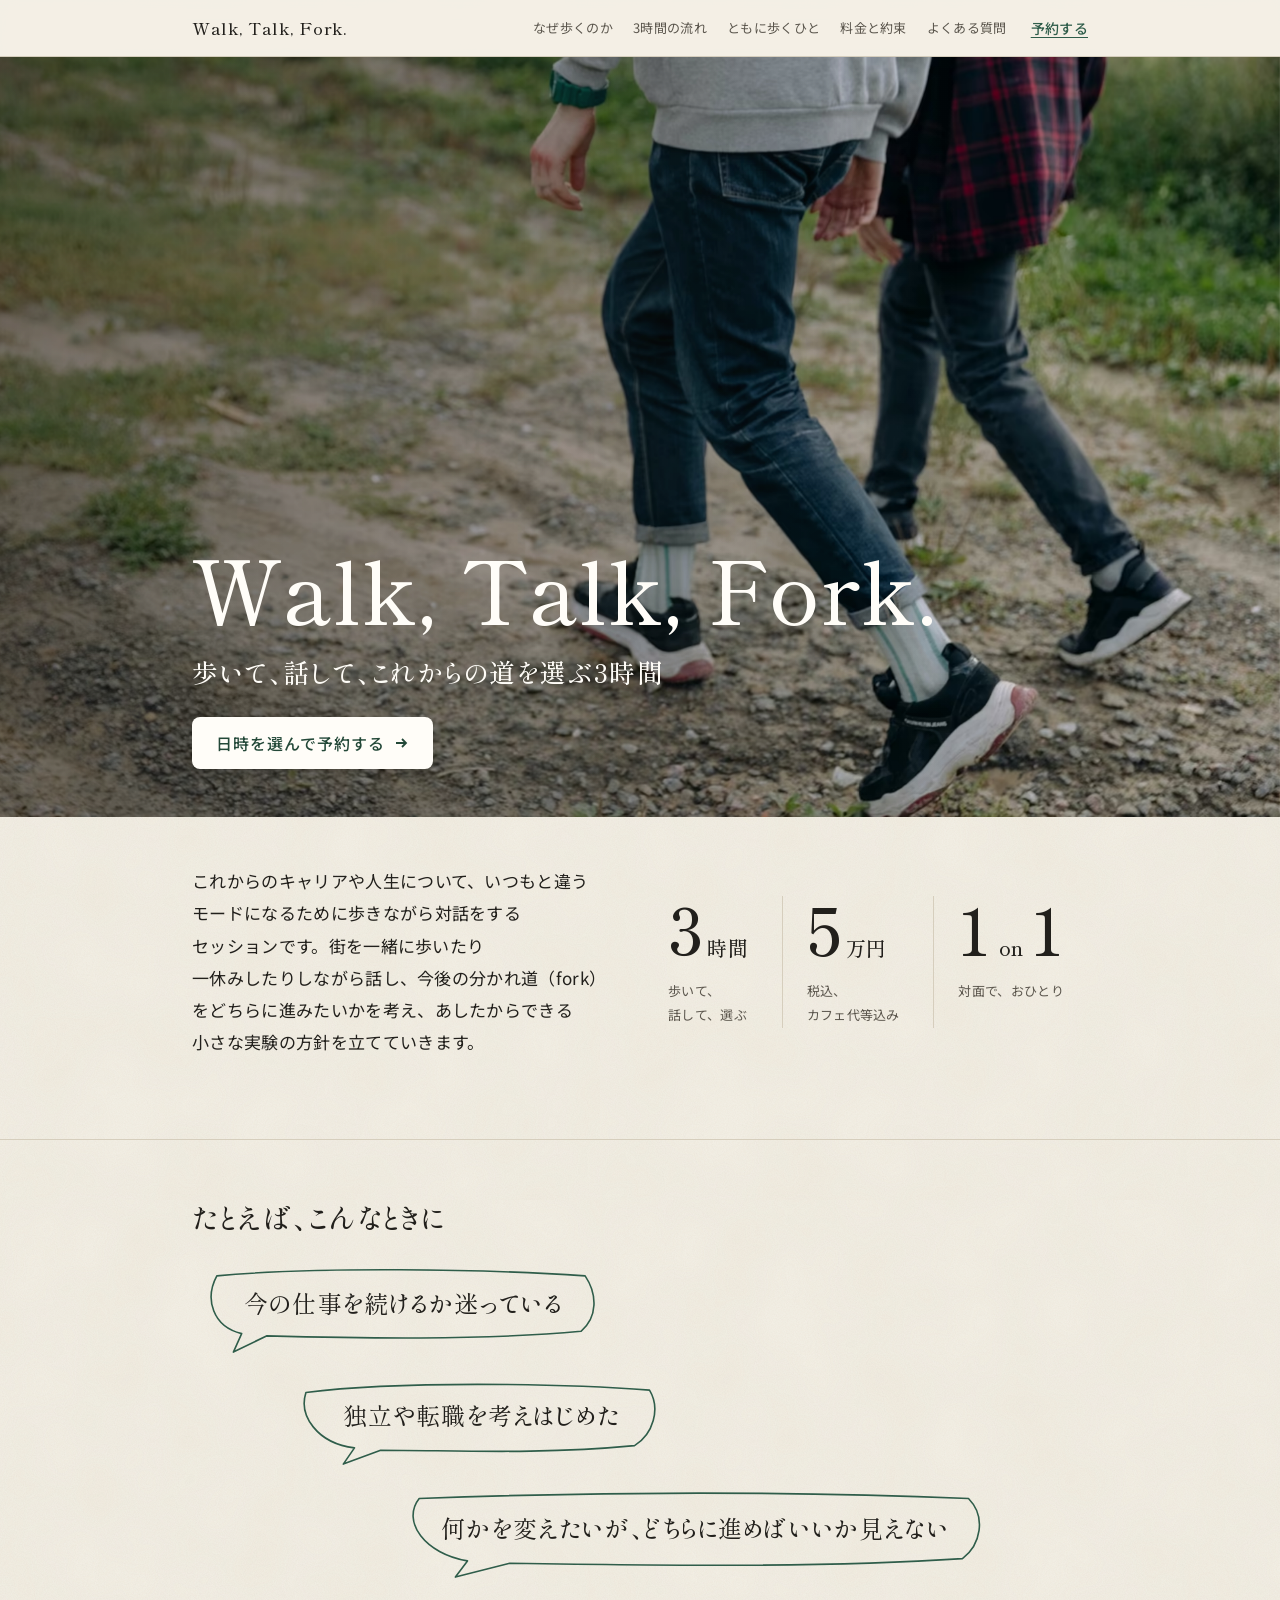
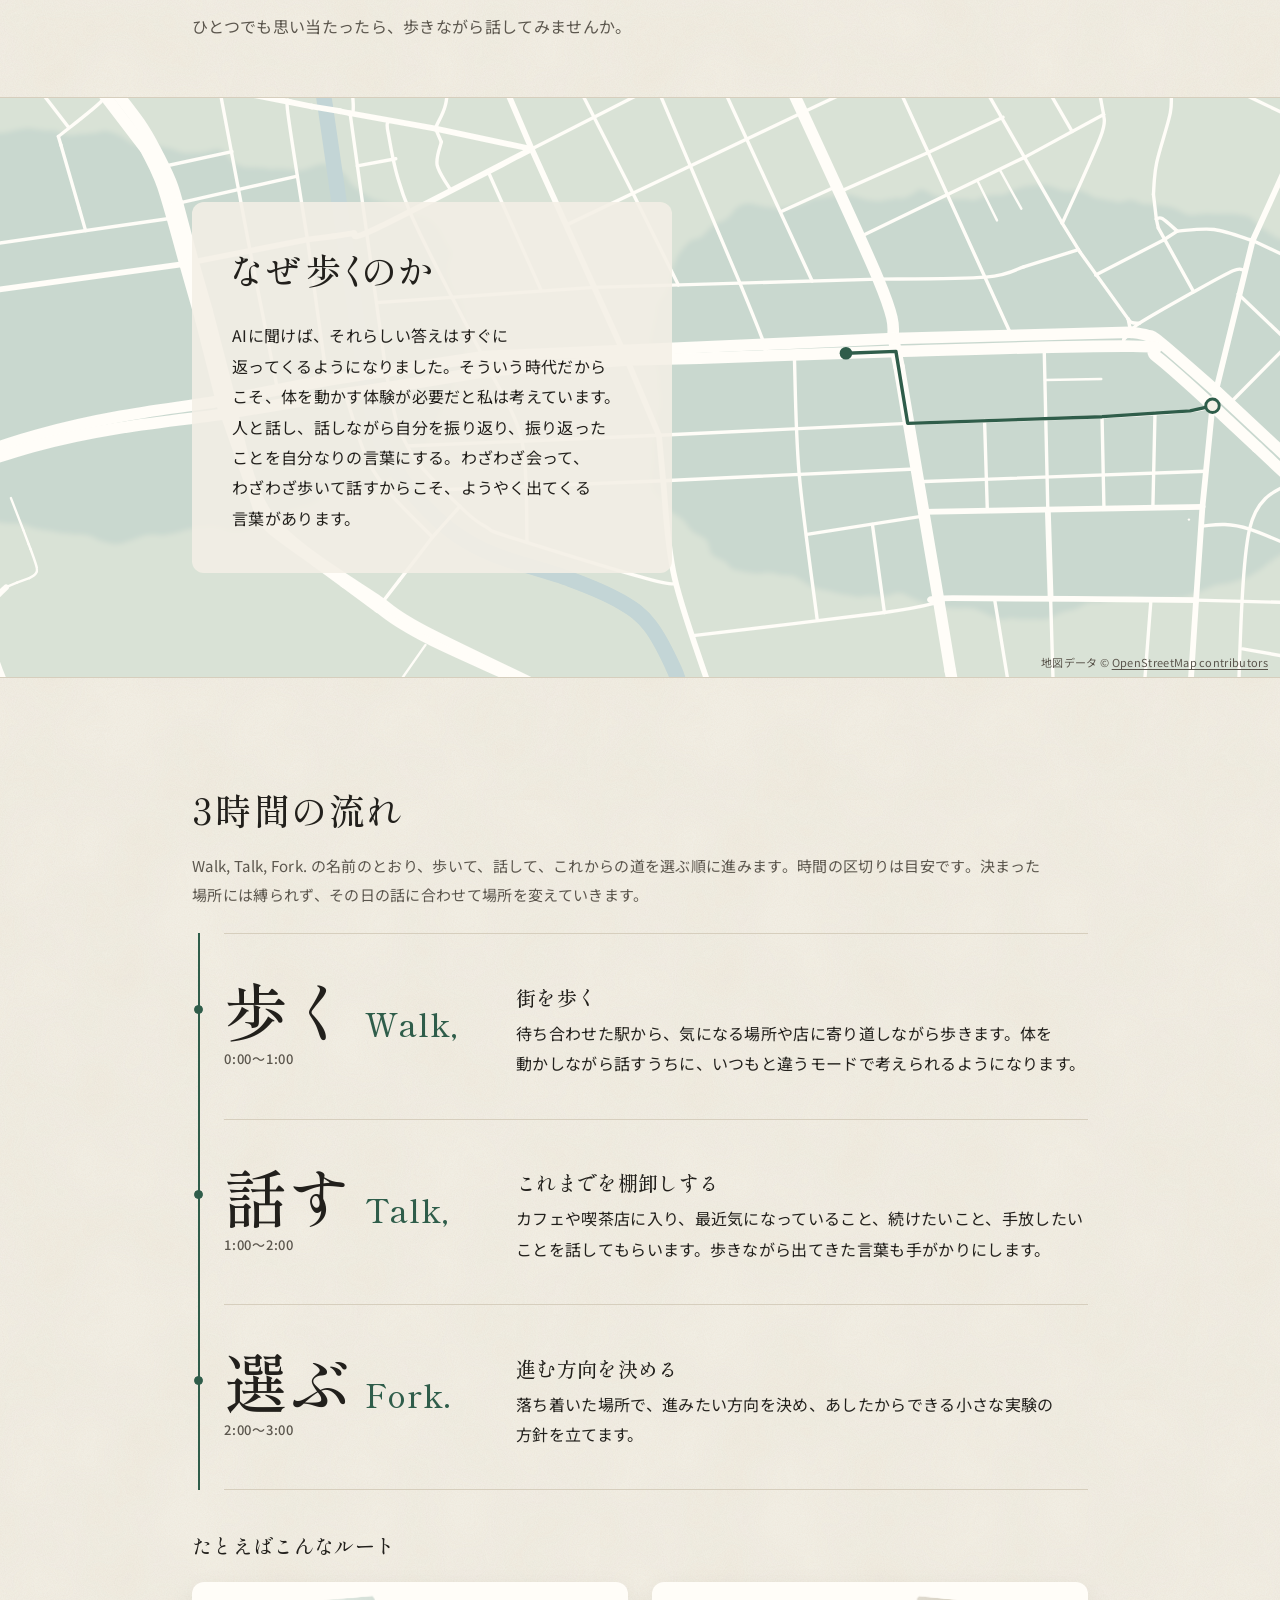
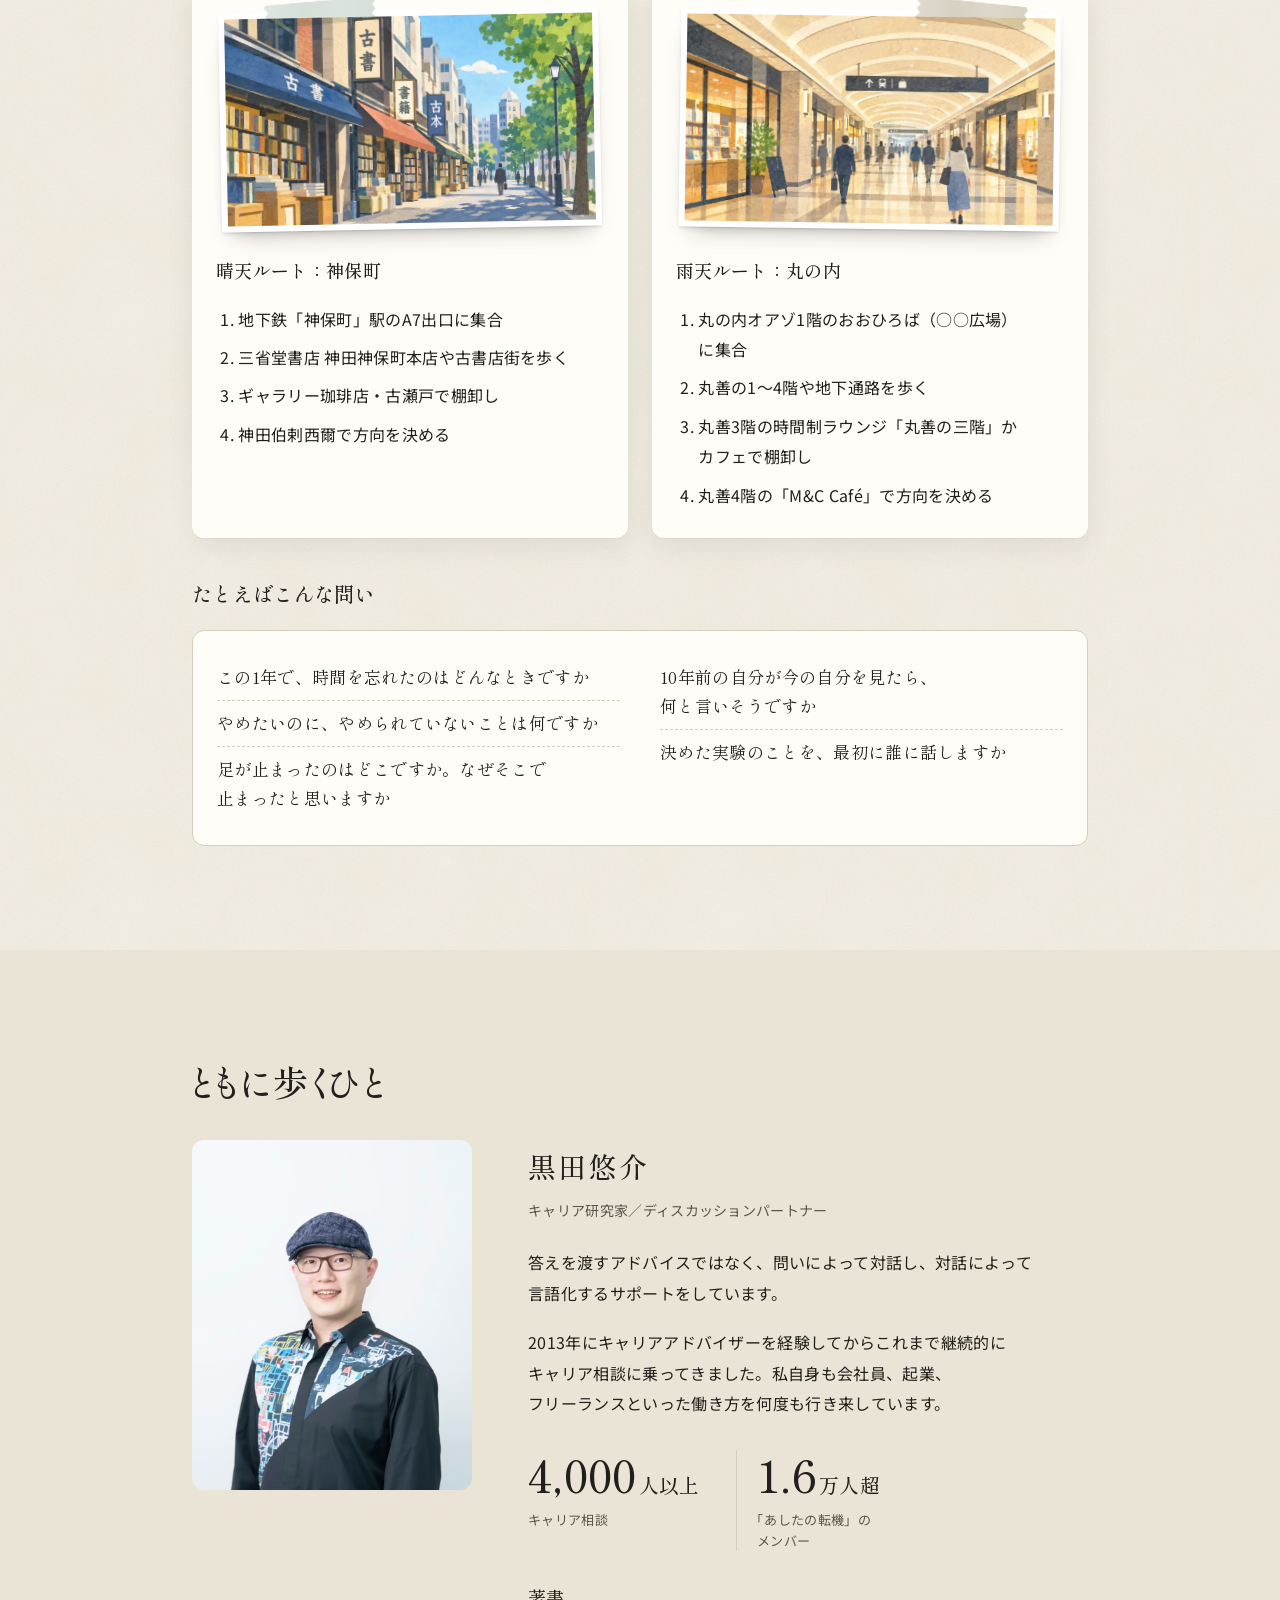
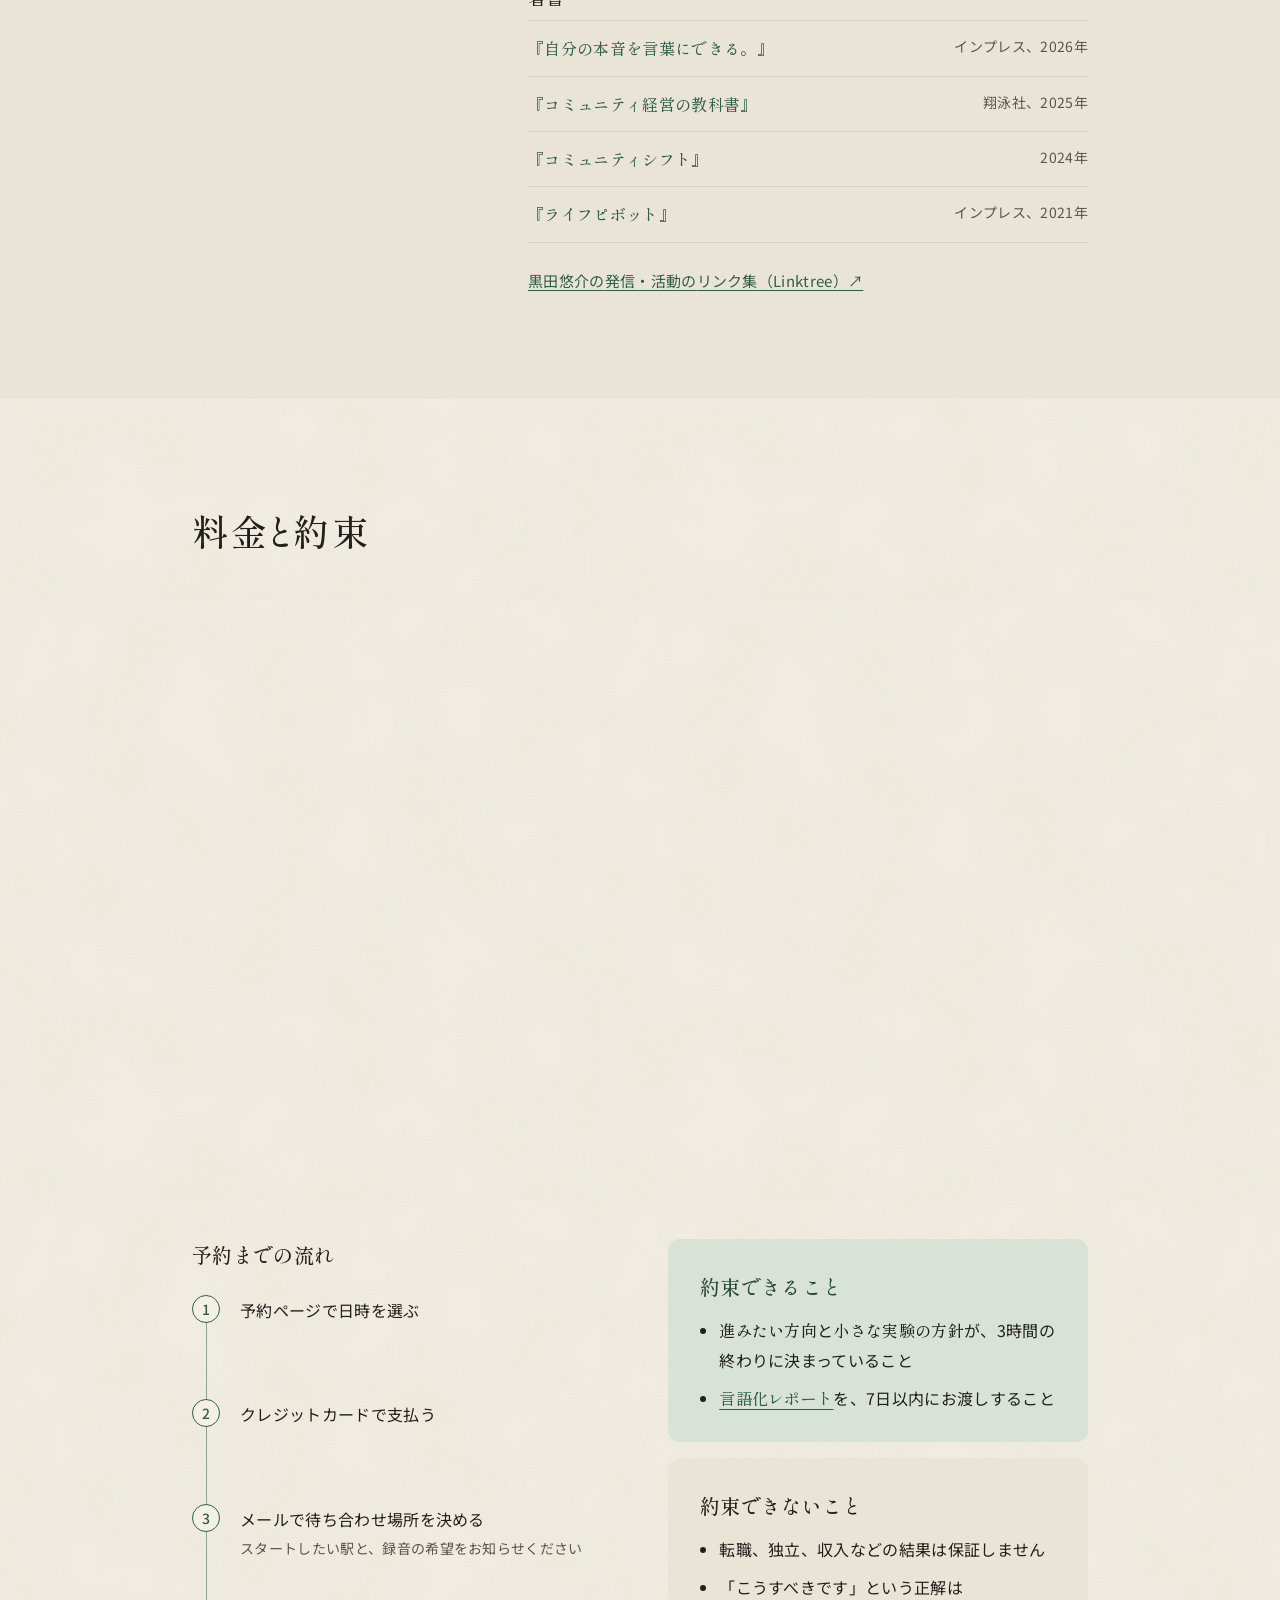
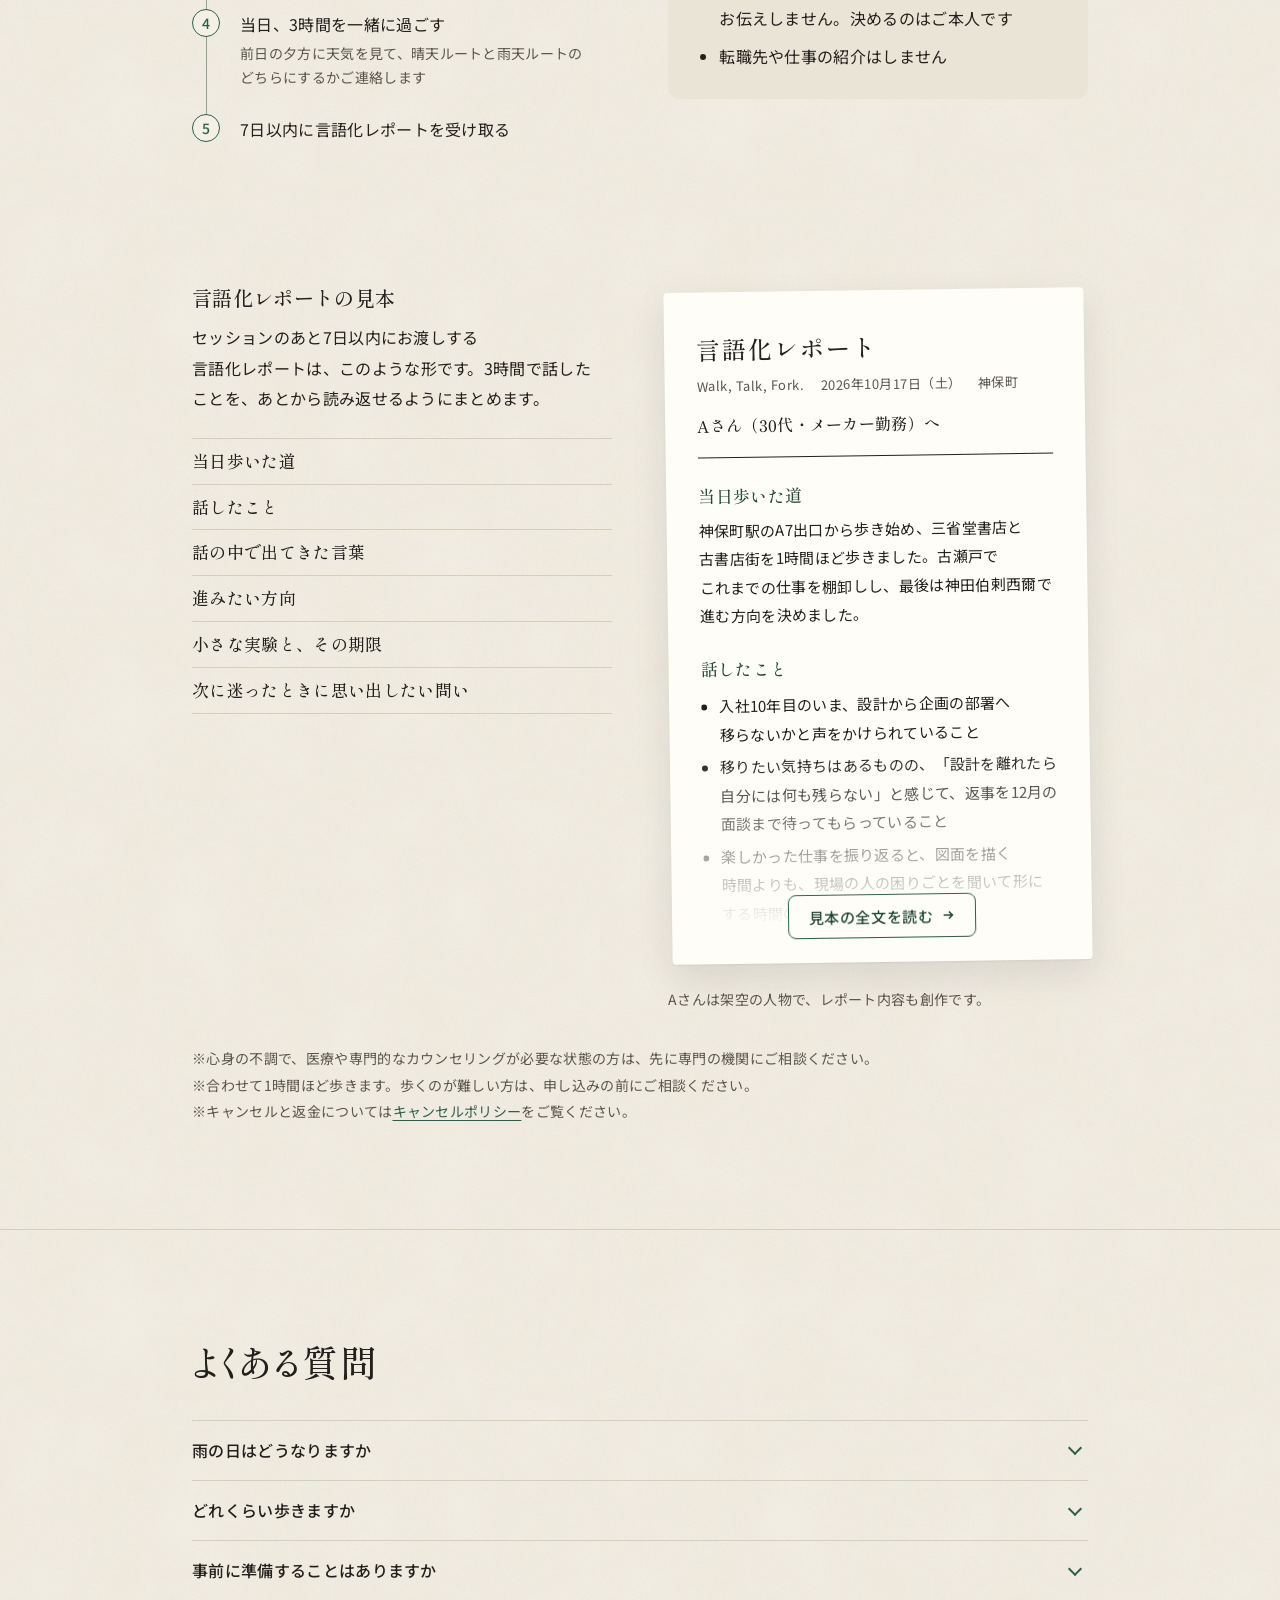
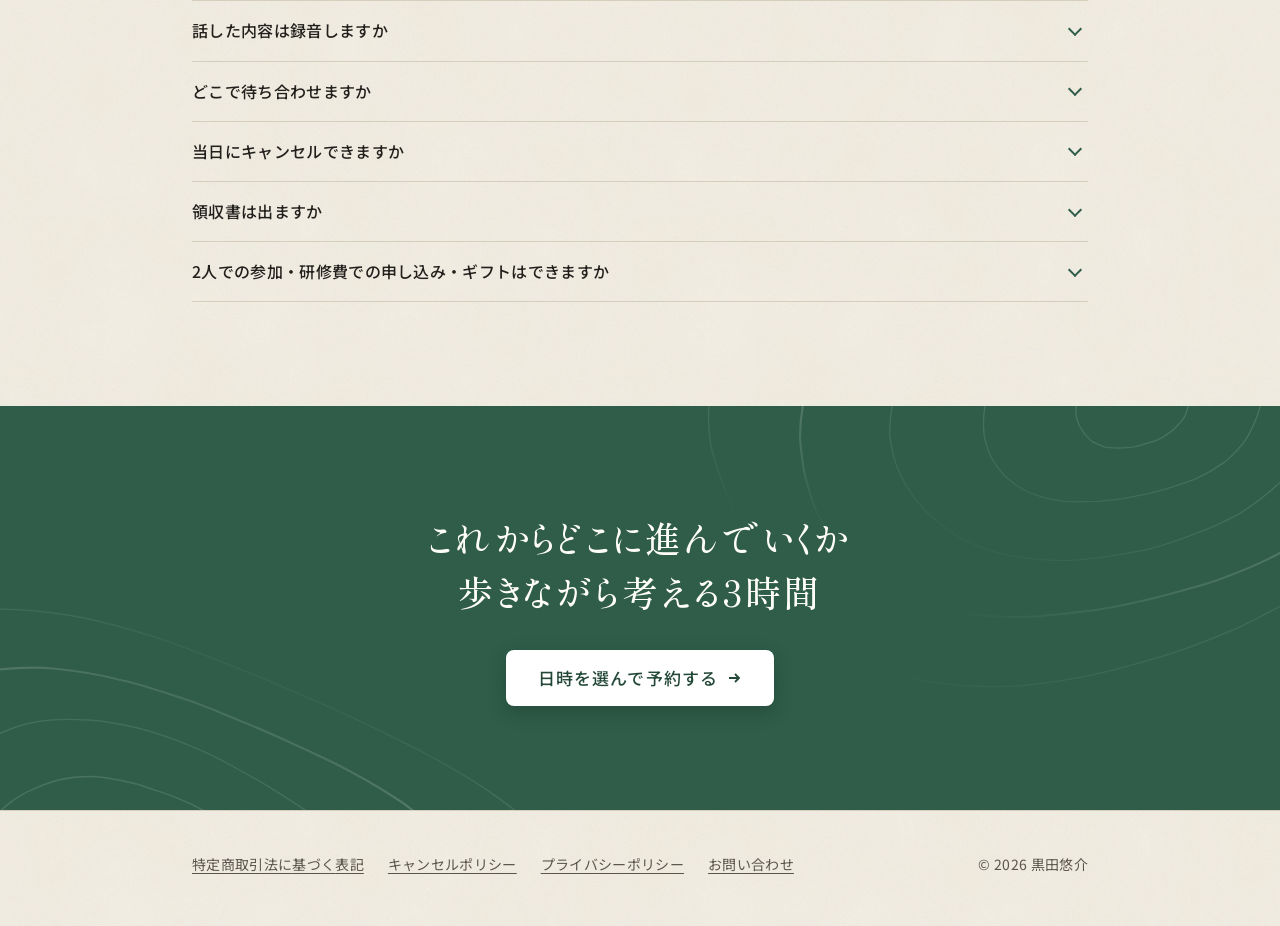
==== commit 323190bf: "サブタイトルを「歩いて、話して、これからの道を選ぶ3時間」に変え、題名・共有の説明・OGP画像もそろえる Co-Authored-By: Claude Opus 5.5 <noreply@anthro" ====
--- a/index.html
+++ b/index.html
@@ -3,14 +3,14 @@
 <head>
 <meta charset="utf-8">
 <meta name="viewport" content="width=device-width, initial-scale=1">
-<title>Walk, Talk, Fork. 歩いて、話して、分かれ道を選ぶ3時間</title>
+<title>Walk, Talk, Fork. 歩いて、話して、これからの道を選ぶ3時間</title>
 <meta name="description" content="キャリア研究家・黒田悠介と街を歩いたり一休みしたりしながら話し、今後の分かれ道（fork）をどちらに進みたいかを考え、あしたからできる小さな実験の方針を立てる3時間の対話セッションです。">
 <link rel="canonical" href="https://walktalkfork.github.io/">
 <meta property="og:title" content="Walk, Talk, Fork.">
-<meta property="og:description" content="歩いて、話して、分かれ道を選ぶ3時間。キャリア研究家・黒田悠介とのマンツーマンの対話セッションです。">
+<meta property="og:description" content="歩いて、話して、これからの道を選ぶ3時間。キャリア研究家・黒田悠介とのマンツーマンの対話セッションです。">
 <meta property="og:type" content="website">
 <meta property="og:url" content="https://walktalkfork.github.io/">
-<meta property="og:image" content="https://walktalkfork.github.io/assets/ogp.png?v=2">
+<meta property="og:image" content="https://walktalkfork.github.io/assets/ogp.png?v=3">
 <meta property="og:image:width" content="1200">
 <meta property="og:image:height" content="630">
 <meta property="og:locale" content="ja_JP">
@@ -74,7 +74,7 @@
     <div class="hero-over">
       <div class="wrap">
         <h1><span>Walk,</span> <span>Talk,</span> <span>Fork.</span></h1>
-        <p class="hero-sub">歩いて、<wbr>話して、<wbr>分かれ道を<wbr>選ぶ3時間</p>
+        <p class="hero-sub">歩いて、<wbr>話して、<wbr>これからの道を<wbr>選ぶ3時間</p>
         <a class="btn" id="hero-cta" href="https://calendar.app.google/J7niy7XXtRiKJ6Gh8" target="_blank" rel="noopener" data-goatcounter-click="reserve/hero" data-goatcounter-title="予約（ファーストビュー）">日時を<wbr>選んで<wbr>予約する<wbr>
           <svg width="16" height="16" viewBox="0 0 16 16" fill="none" aria-hidden="true"><path d="M3 8h10M9 4l4 4-4 4" stroke="currentColor" stroke-width="1.8"/></svg>
         </a>
@@ -130,7 +130,7 @@
 <section class="section" id="flow">
   <div class="wrap">
     <h2>3時間の<wbr>流れ</h2>
-    <p class="flow-note">Walk, Talk, Fork. の<wbr>名前の<wbr>とおり、<wbr>歩いて、<wbr>話して、<wbr>分かれ道を<wbr>選ぶ順に<wbr>進みます。<wbr>時間の<wbr>区切りは<wbr>目安です。<wbr>決まった<wbr>場所には<wbr>縛られず、<wbr>その<wbr>日の<wbr>話に<wbr>合わせて<wbr>場所を<wbr>変えていきます。</p>
+    <p class="flow-note">Walk, Talk, Fork. の<wbr>名前の<wbr>とおり、<wbr>歩いて、<wbr>話して、<wbr>これからの道を<wbr>選ぶ順に<wbr>進みます。<wbr>時間の<wbr>区切りは<wbr>目安です。<wbr>決まった<wbr>場所には<wbr>縛られず、<wbr>その<wbr>日の<wbr>話に<wbr>合わせて<wbr>場所を<wbr>変えていきます。</p>
     <ol class="verbs">
       <li>
         <div class="verb"><span class="jp">歩く</span><span class="en">Walk,</span><span class="time">0:00〜1:00</span></div>
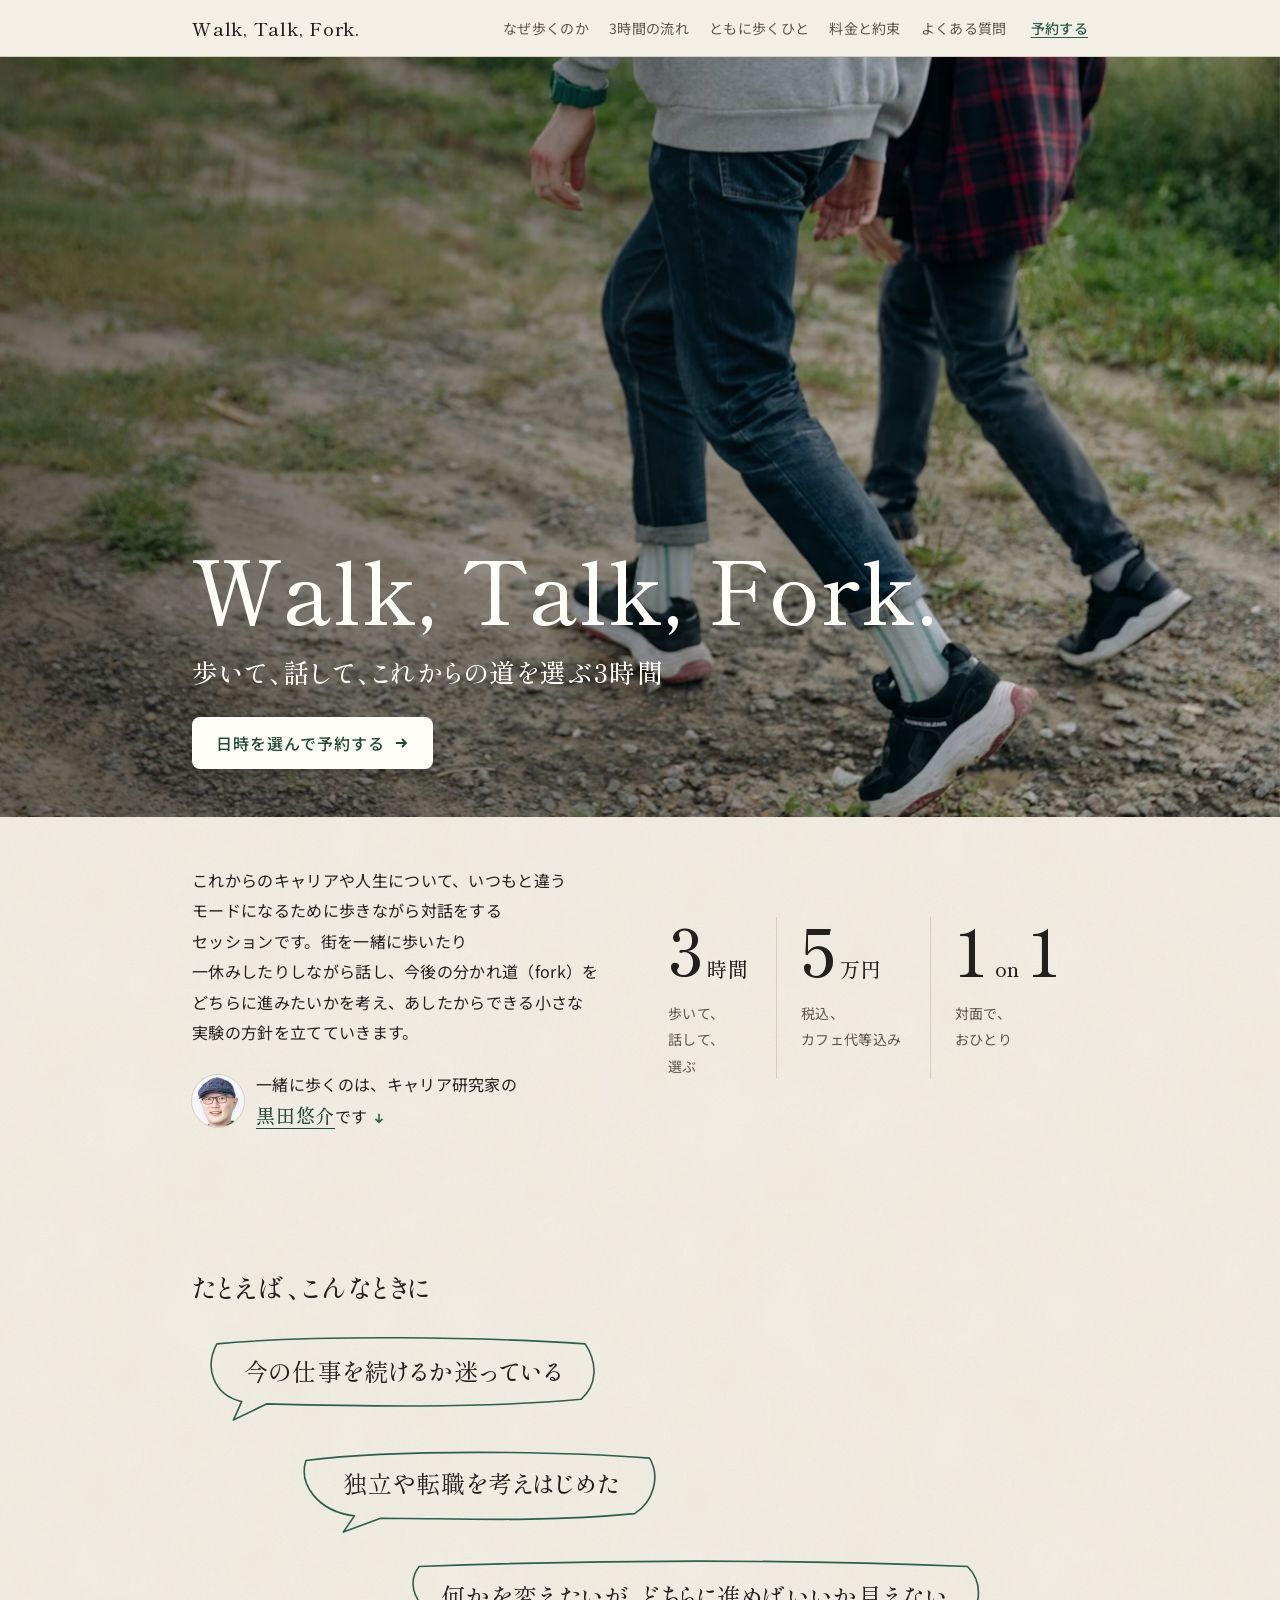
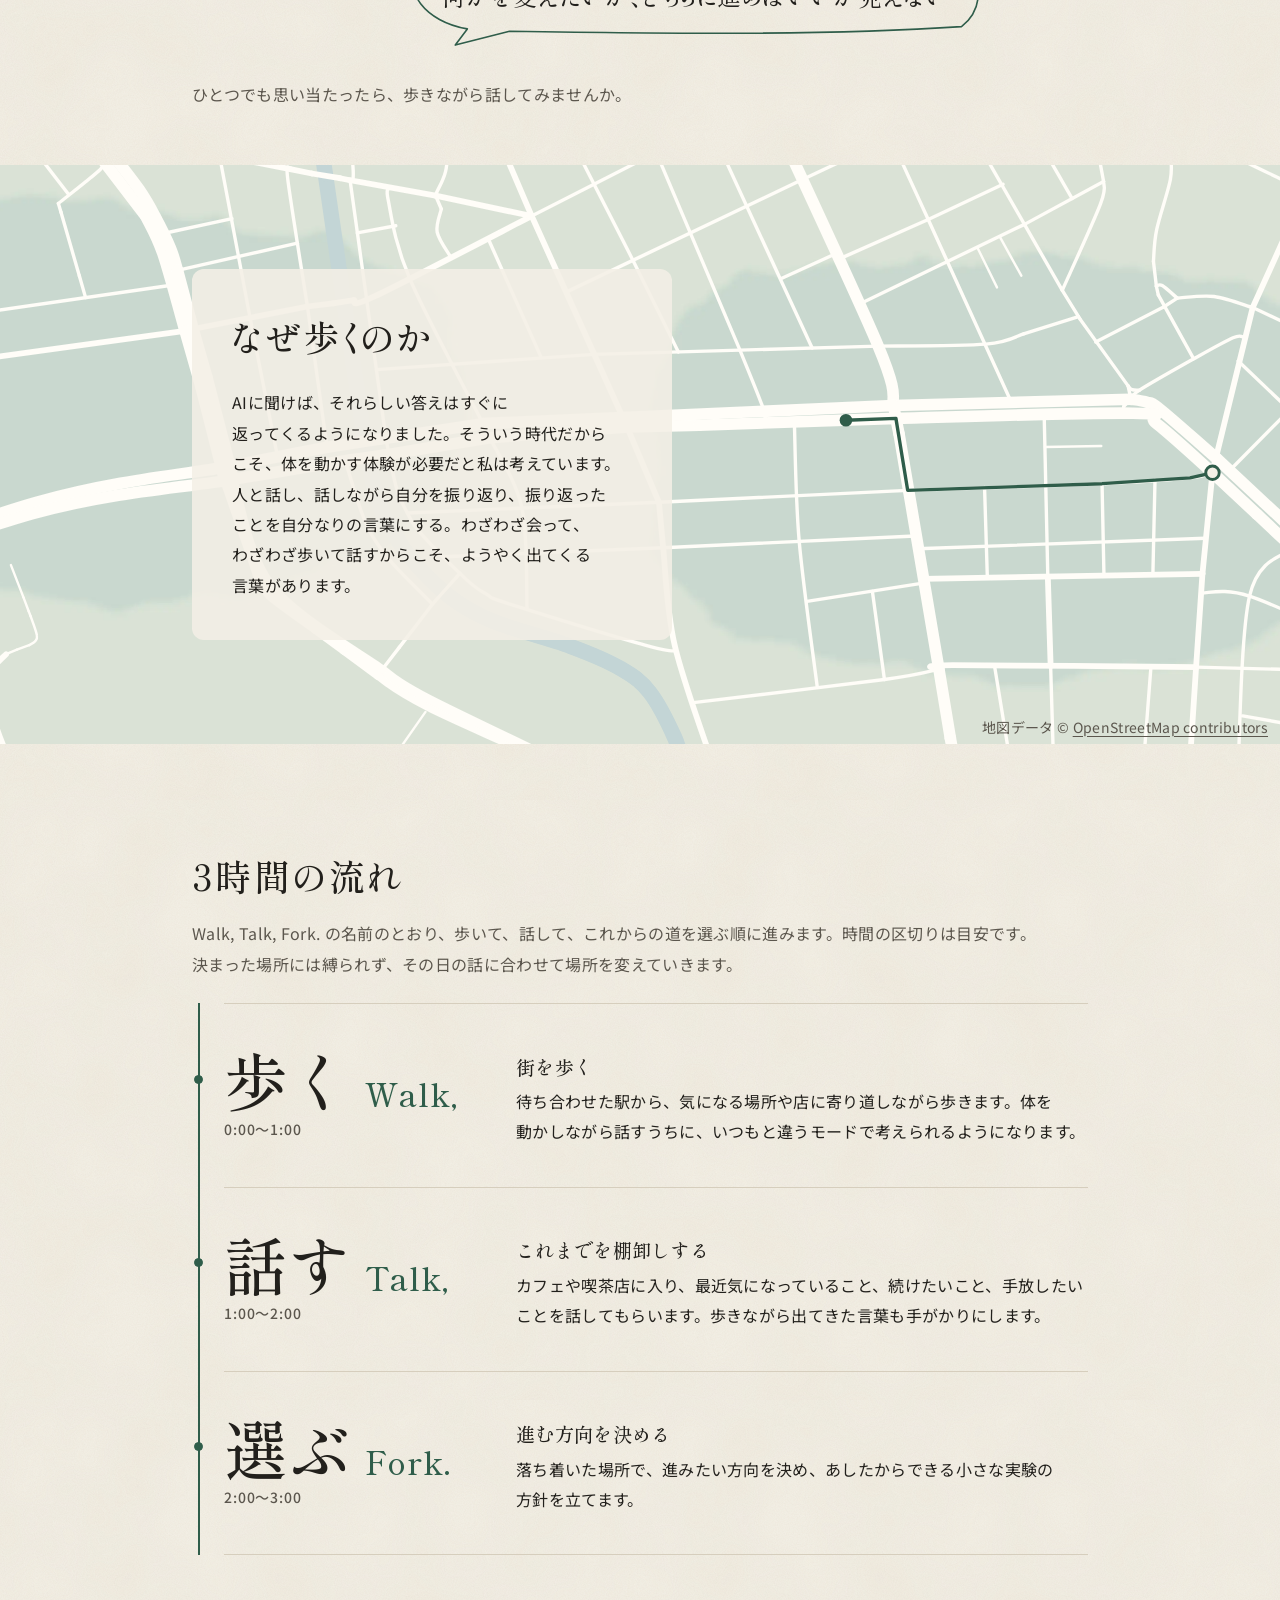
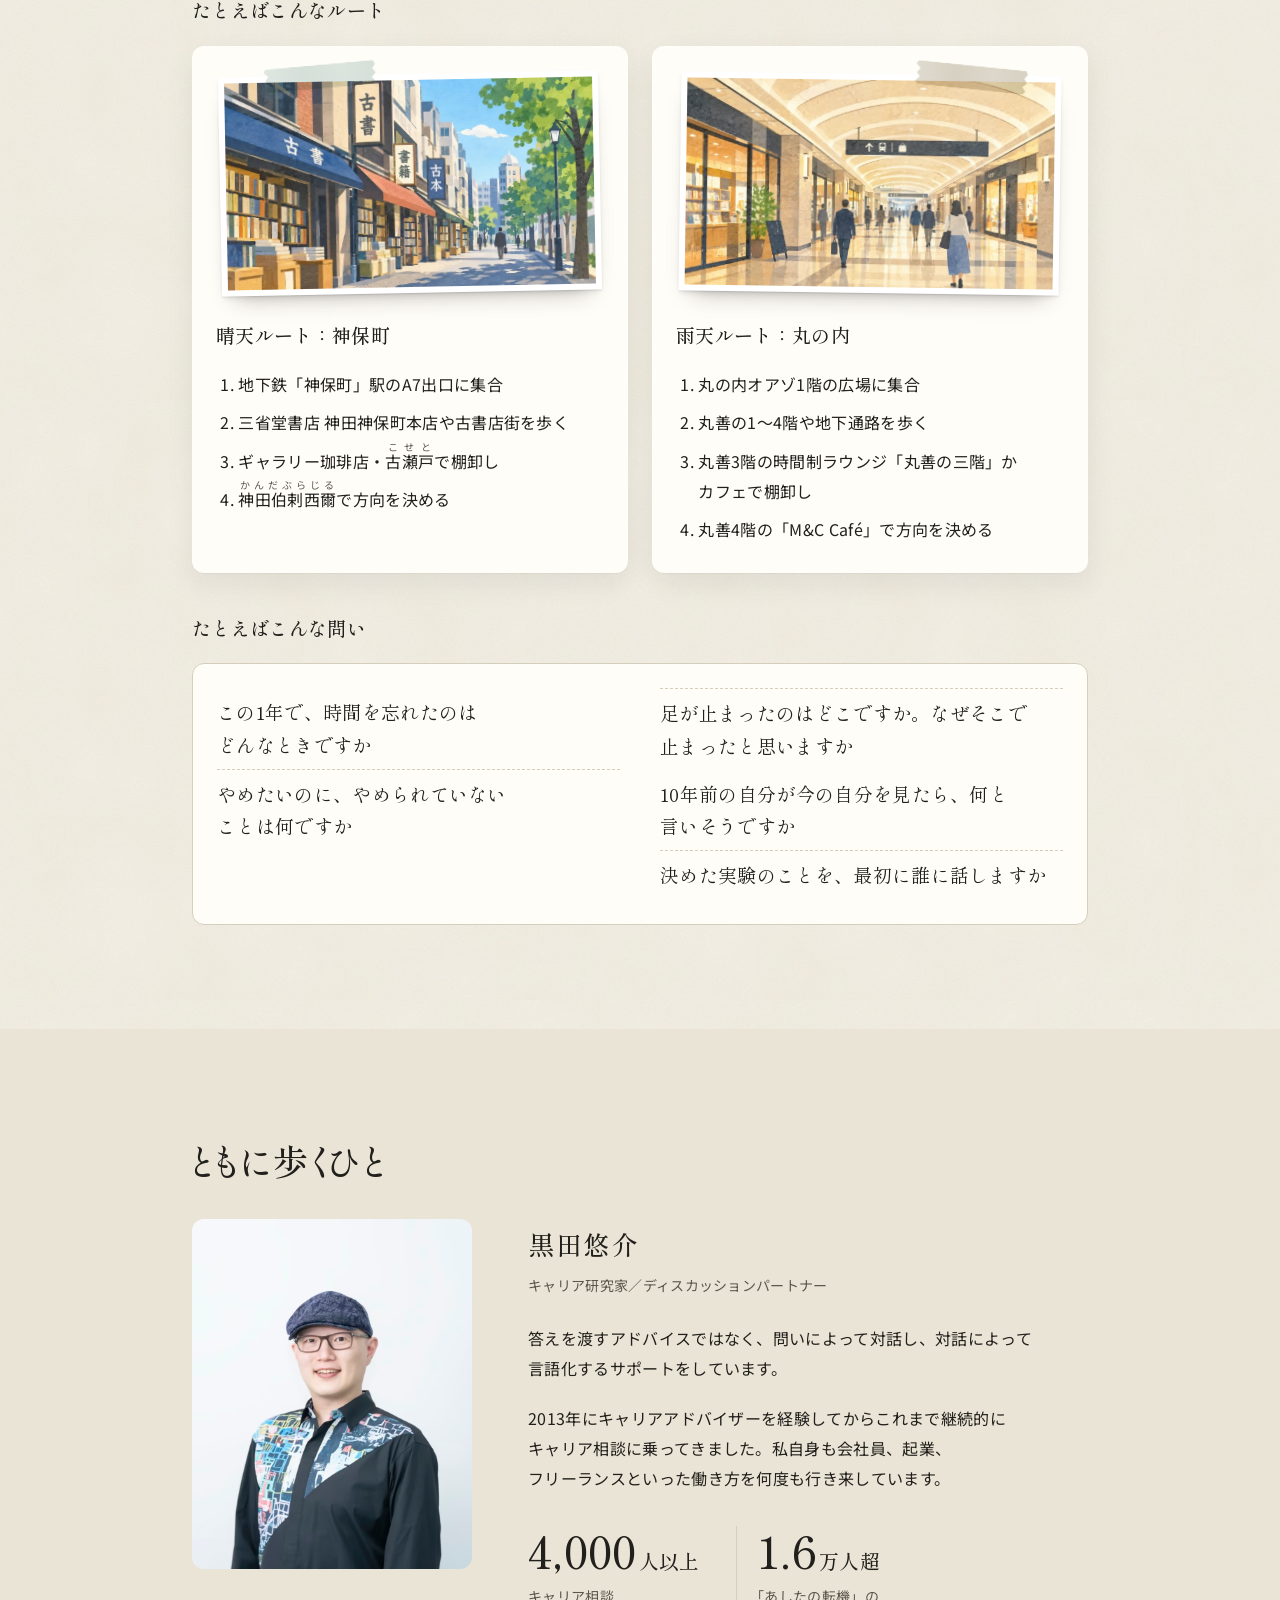
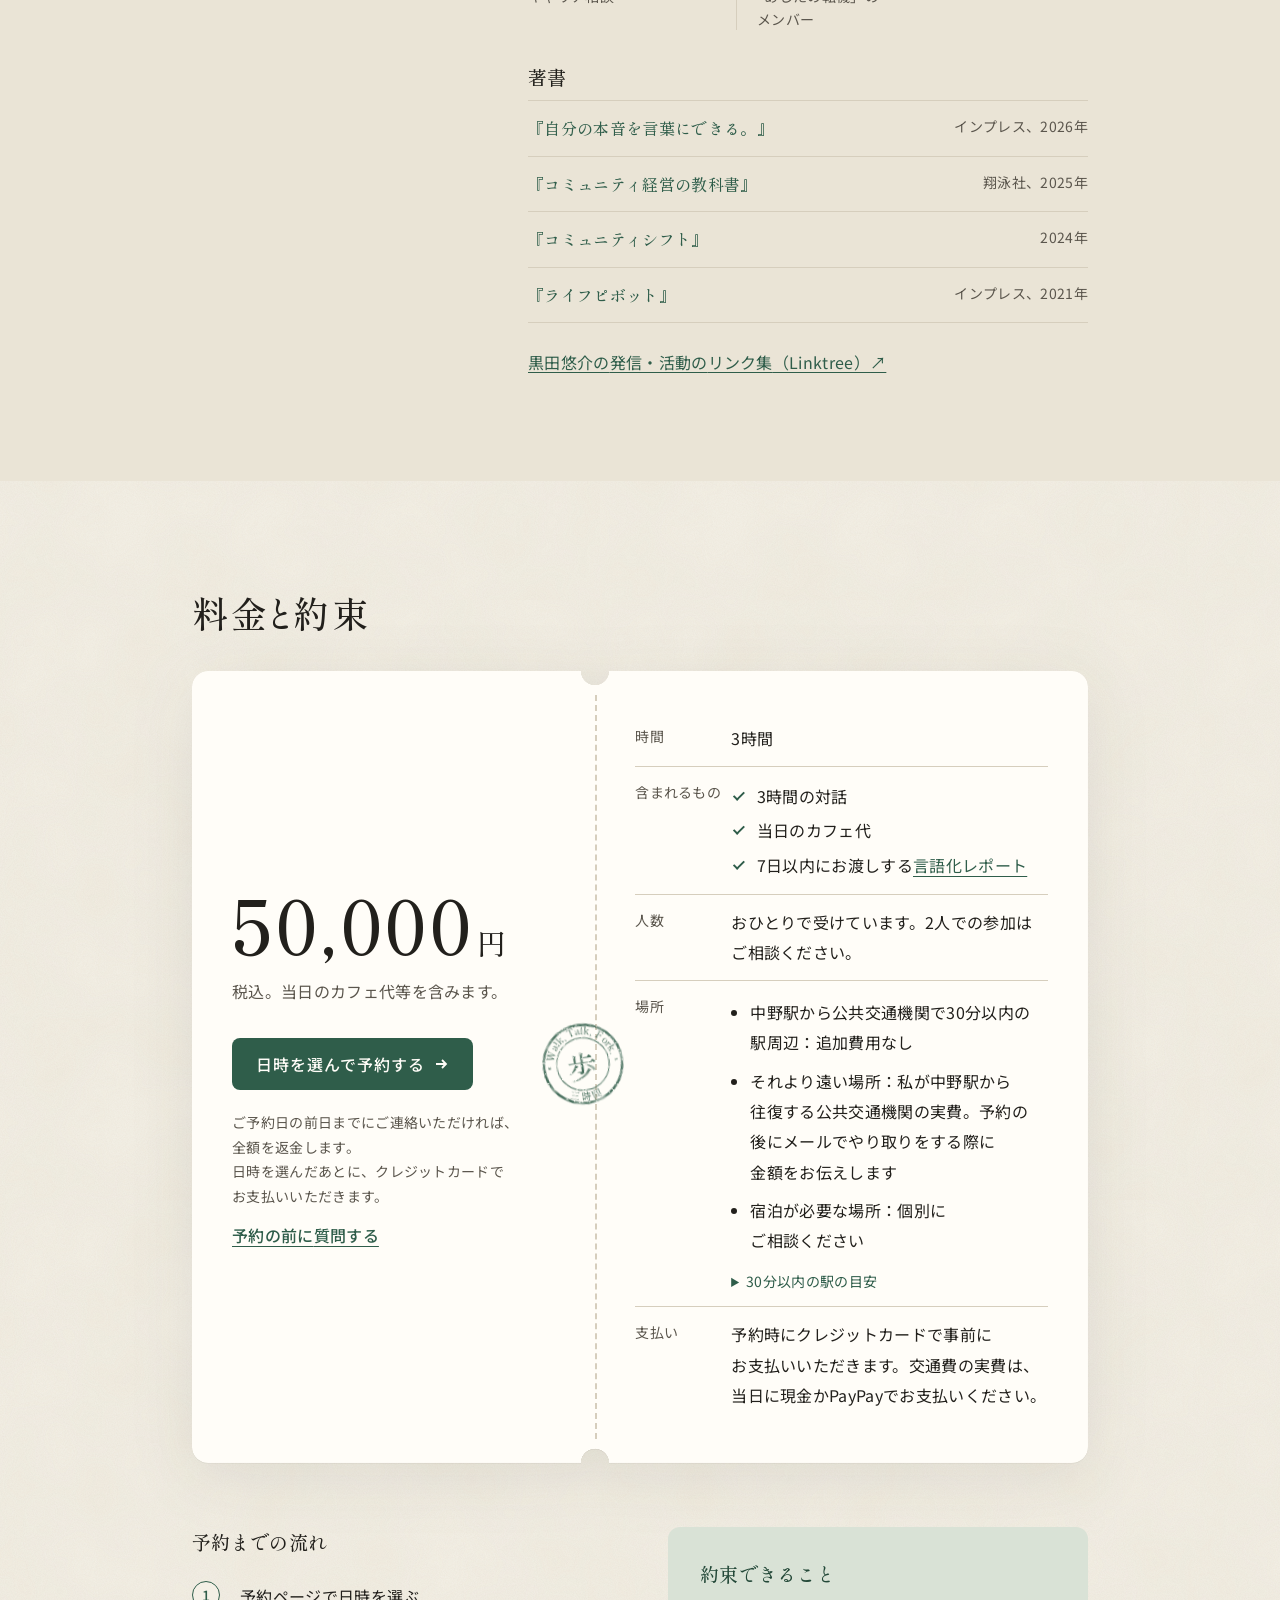
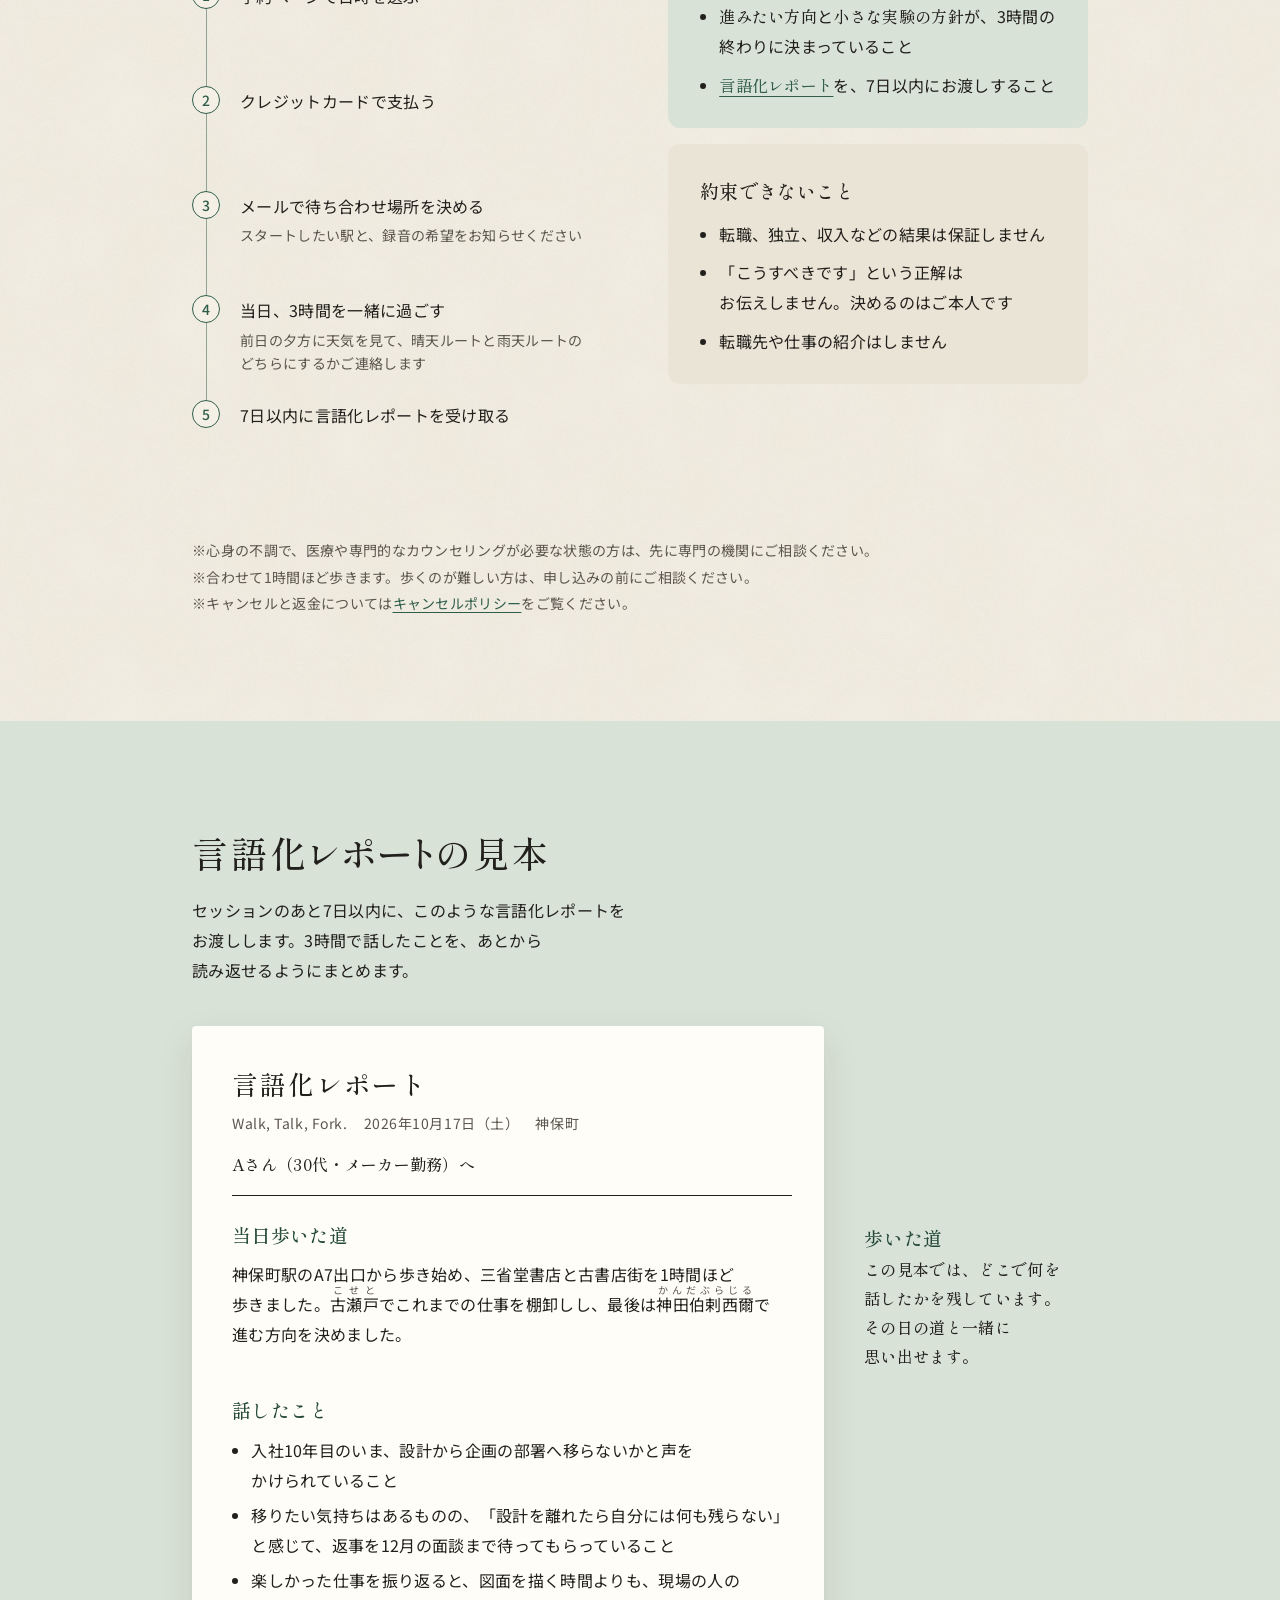
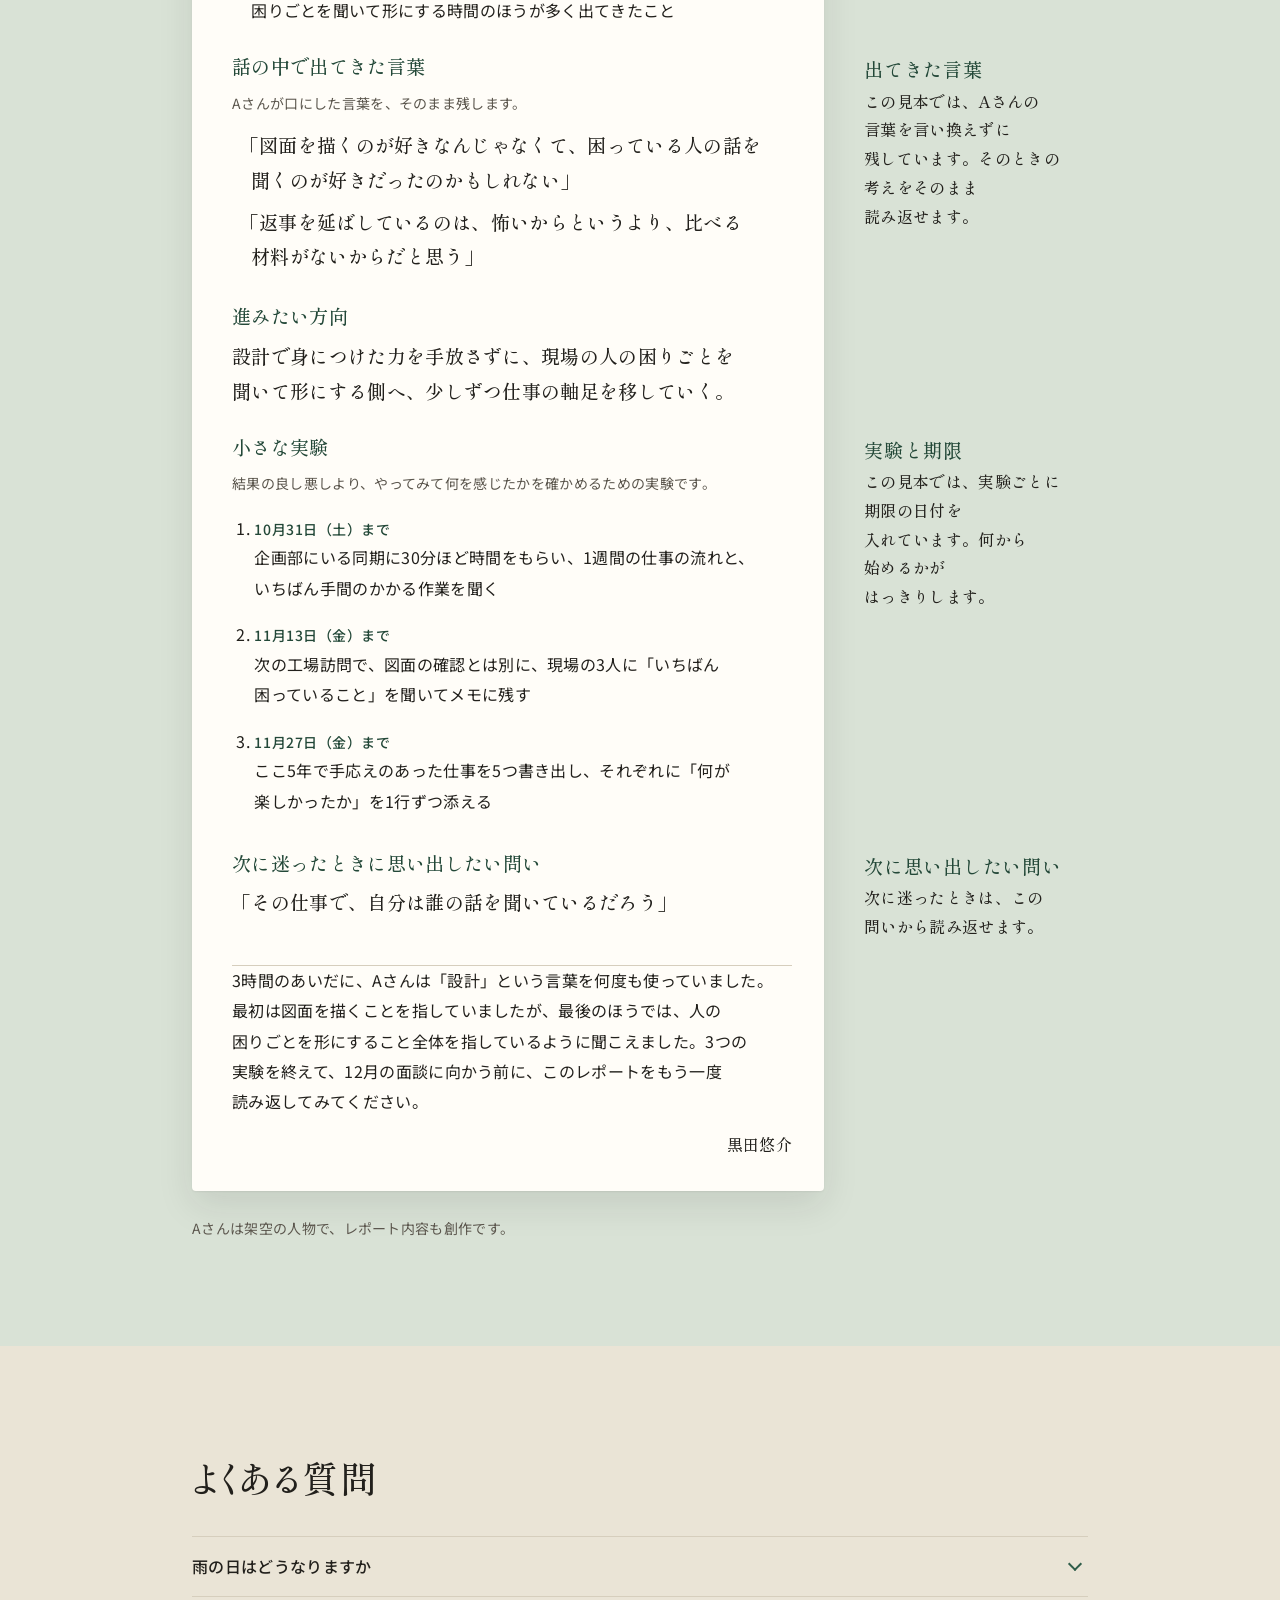
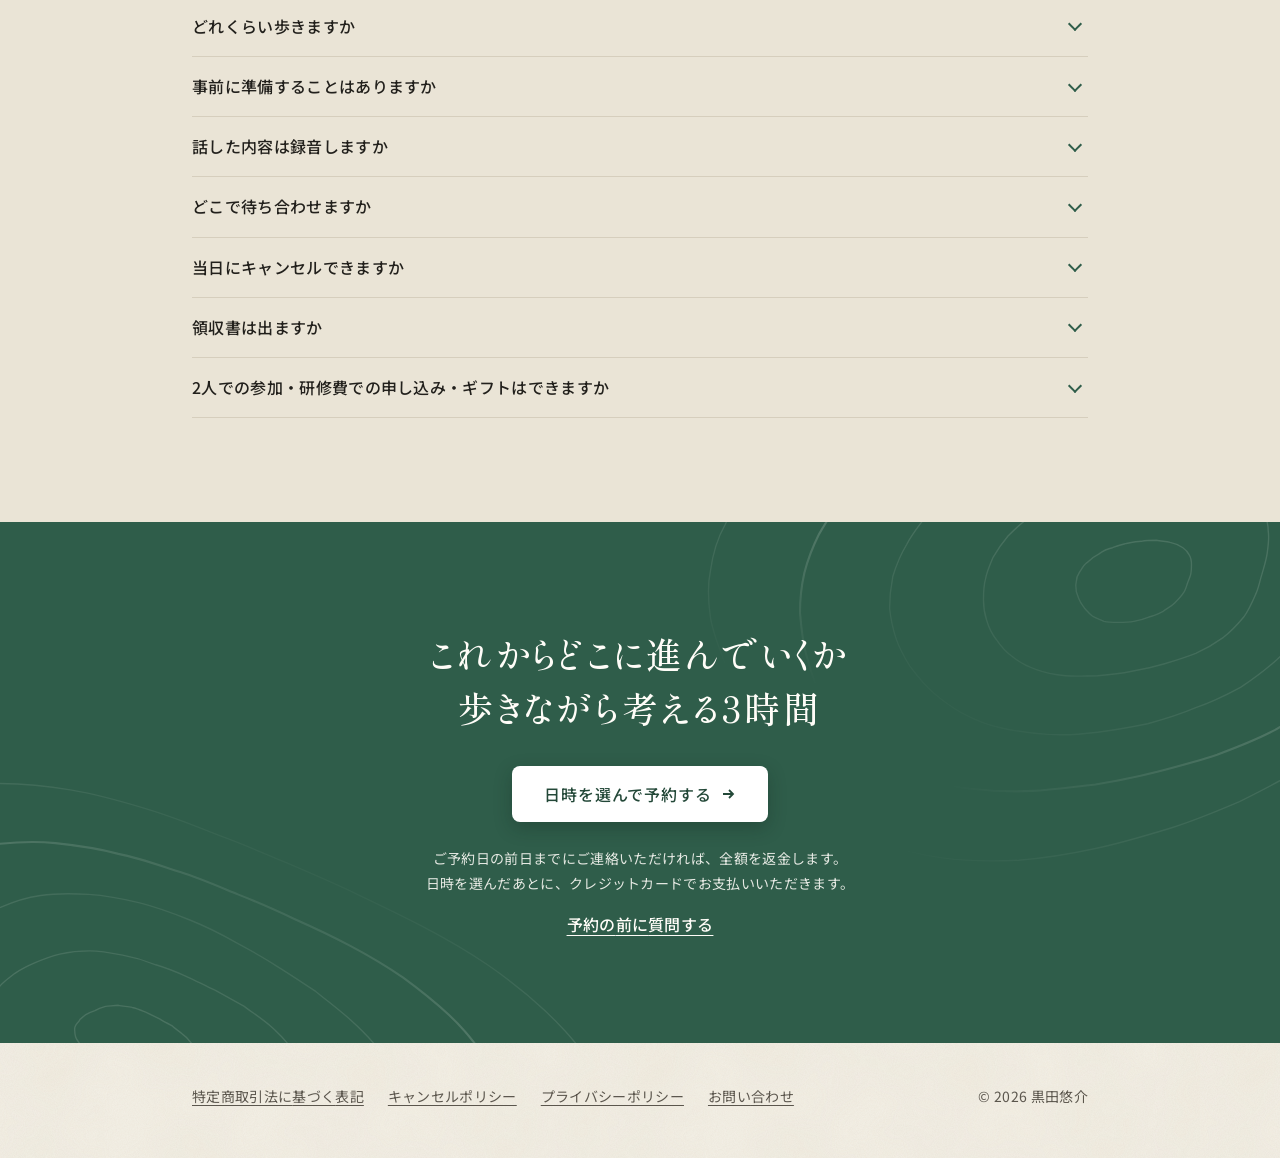
==== commit b7e47955: "2周目の改善で採用した16件を入れる（表記と字詰めの直し、文字の段と地の色の区切り、レポートの帯、スマホの切符、顔と返金の案内、含まれるもの、404・軽量化・検索向けの情報・読み上げの土台） Co-A" ====
--- a/index.html
+++ b/index.html
@@ -3,6 +3,8 @@
 <head>
 <meta charset="utf-8">
 <meta name="viewport" content="width=device-width, initial-scale=1">
+<meta name="color-scheme" content="only light">
+<meta name="theme-color" content="#F4F0E6">
 <title>Walk, Talk, Fork. 歩いて、話して、これからの道を選ぶ3時間</title>
 <meta name="description" content="キャリア研究家・黒田悠介と街を歩いたり一休みしたりしながら話し、今後の分かれ道（fork）をどちらに進みたいかを考え、あしたからできる小さな実験の方針を立てる3時間の対話セッションです。">
 <link rel="canonical" href="https://walktalkfork.github.io/">
@@ -10,16 +12,17 @@
 <meta property="og:description" content="歩いて、話して、これからの道を選ぶ3時間。キャリア研究家・黒田悠介とのマンツーマンの対話セッションです。">
 <meta property="og:type" content="website">
 <meta property="og:url" content="https://walktalkfork.github.io/">
-<meta property="og:image" content="https://walktalkfork.github.io/assets/ogp.png?v=3">
+<meta property="og:image" content="https://walktalkfork.github.io/assets/ogp.jpg?v=4">
 <meta property="og:image:width" content="1200">
 <meta property="og:image:height" content="630">
 <meta property="og:locale" content="ja_JP">
 <meta name="twitter:card" content="summary_large_image">
 <link rel="icon" href="assets/favicon.svg" type="image/svg+xml">
+<link rel="apple-touch-icon" href="assets/apple-touch-icon.png">
 <link rel="preconnect" href="https://fonts.googleapis.com">
 <link rel="preconnect" href="https://fonts.gstatic.com" crossorigin>
 <link href="https://fonts.googleapis.com/css2?family=Noto+Sans+JP:wght@400;500&family=Shippori+Mincho:wght@500&display=swap" rel="stylesheet">
-<link rel="stylesheet" href="assets/style.css?v=49">
+<link rel="stylesheet" href="assets/style.css?v=50">
 <script type="application/ld+json">
 {
   "@context": "https://schema.org",
@@ -27,7 +30,7 @@
   "name": "Walk, Talk, Fork.",
   "description": "キャリア研究家・黒田悠介と街を歩いたり一休みしたりしながら話し、今後の分かれ道（fork）をどちらに進みたいかを考え、あしたからできる小さな実験の方針を立てる3時間の対話セッションです。",
   "url": "https://walktalkfork.github.io/",
-  "image": "https://walktalkfork.github.io/assets/ogp.png",
+  "image": "https://walktalkfork.github.io/assets/ogp.jpg?v=4",
   "serviceType": "キャリアの対話セッション",
   "areaServed": {
     "@type": "Place",
@@ -36,7 +39,10 @@
   "provider": {
     "@type": "Person",
     "name": "黒田悠介",
-    "jobTitle": "キャリア研究家・ディスカッションパートナー"
+    "jobTitle": "キャリア研究家・ディスカッションパートナー",
+    "image": "https://walktalkfork.github.io/assets/kuroda.jpg",
+    "url": "https://walktalkfork.github.io/#about",
+    "sameAs": ["https://linktr.ee/chlorine0528"]
   },
   "offers": {
     "@type": "Offer",
@@ -47,13 +53,13 @@
 }
 </script>
 <script data-goatcounter="https://walktalkfork.goatcounter.com/count" async src="assets/count.js"></script>
-<script src="assets/site.js?v=1" defer></script>
+<script src="assets/site.js?v=2" defer></script>
 </head>
 <body>
 
 <header class="site-header">
   <div class="wrap">
-    <a class="site-name" href="./">Walk, Talk, Fork.</a>
+    <a class="site-name" href="./" lang="en">Walk, Talk, Fork.</a>
     <nav class="header-nav" aria-label="ページ内の目次">
       <a href="#why">な<wbr>ぜ歩くのか</a>
       <a href="#flow">3時間の<wbr>流れ</a>
@@ -70,10 +76,12 @@
 <!-- 1. ファーストビュー -->
 <section class="hero" id="top">
   <div class="hero-photo">
-    <picture><source type="image/avif" srcset="assets/walk-1000.avif 1000w, assets/walk.avif 2000w" sizes="100vw"><img src="assets/walk.jpg?v=2" srcset="assets/walk-1000.jpg?v=2 1000w, assets/walk.jpg?v=2 2000w" sizes="100vw" width="2000" height="1125" alt="土の道を並んで歩く2人の足もと" fetchpriority="high"></picture>
+    <!-- スマホ（639px 以下）では、左の空いた土の道に名前とボタンが乗るよう縦長に切り出した写真を出す（2回目の見本 t3 の案1。tools/make_portrait.py）。
+         縦長のほうには歩く人が1人しか写らないので、alt はどちらの写真にも合う言い方にしている -->
+    <picture><source type="image/avif" media="(max-width: 639px)" srcset="assets/walk-portrait.avif" width="720" height="1125"><source media="(max-width: 639px)" srcset="assets/walk-portrait.jpg" width="720" height="1125"><source type="image/avif" srcset="assets/walk-1000.avif 1000w, assets/walk.avif 2000w" sizes="100vw"><img src="assets/walk.jpg?v=2" srcset="assets/walk-1000.jpg?v=2 1000w, assets/walk.jpg?v=2 2000w" sizes="100vw" width="2000" height="1125" alt="土の道を歩く人の足もと" fetchpriority="high"></picture>
     <div class="hero-over">
       <div class="wrap">
-        <h1><span>Walk,</span> <span>Talk,</span> <span>Fork.</span></h1>
+        <h1 lang="en"><span>Walk,</span> <span>Talk,</span> <span>Fork.</span></h1>
         <p class="hero-sub">歩いて、<wbr>話して、<wbr>これからの道を<wbr>選ぶ3時間</p>
         <a class="btn" id="hero-cta" href="https://calendar.app.google/J7niy7XXtRiKJ6Gh8" target="_blank" rel="noopener" data-goatcounter-click="reserve/hero" data-goatcounter-title="予約（ファーストビュー）">日時を<wbr>選んで<wbr>予約する<wbr>
           <svg width="16" height="16" viewBox="0 0 16 16" fill="none" aria-hidden="true"><path d="M3 8h10M9 4l4 4-4 4" stroke="currentColor" stroke-width="1.8"/></svg>
@@ -82,12 +90,20 @@
     </div>
   </div>
   <div class="wrap hero-rest split">
-    <p class="hero-lead">これからの<wbr>キャリアや<wbr>人生に<wbr>ついて、<wbr>いつもと<wbr>違う<wbr>モードに<wbr>なる<wbr>ために<wbr>歩きながら<wbr>対話を<wbr>する<wbr>セッションです。<wbr>街を<wbr>一緒に<wbr>歩いたり<wbr>一休みしたりしながら<wbr>話し、<wbr>今後の<wbr>分かれ道<wbr>（fork）を<wbr>どちらに<wbr>進みたいかを<wbr>考え、<wbr>あしたから<wbr>できる<wbr>小さな<wbr>実験の<wbr>方針を<wbr>立てていきます。</p>
+    <div>
+      <p class="hero-lead">これからの<wbr>キャリアや<wbr>人生に<wbr>ついて、<wbr>いつもと<wbr>違う<wbr>モードに<wbr>なる<wbr>ために<wbr>歩きながら<wbr>対話を<wbr>する<wbr>セッションです。<wbr>街を<wbr>一緒に<wbr>歩いたり<wbr>一休みしたりしながら<wbr>話し、<wbr>今後の<wbr>分かれ道<wbr>（fork）を<wbr>どちらに<wbr>進みたいかを<wbr>考え、<wbr>あしたから<wbr>できる<wbr>小さな<wbr>実験の<wbr>方針を<wbr>立てていきます。</p>
+      <!-- 誰と歩くのかを読み始めてすぐ分かるよう、顔の丸と名前を置き、「ともに歩くひと」へ移れるようにする（2回目の見本 c1 の「顔あり」）。
+           顔の画像は tools/make_face.py が assets/kuroda.jpg から切り出す。写真の上には何も足さない -->
+      <a class="hero-guide" href="#about" data-goatcounter-click="link/about-hero" data-goatcounter-title="ともに歩くひと（ファーストビュー）">
+        <span class="hero-guide-face"><picture><source type="image/avif" srcset="assets/kuroda-face.avif"><img src="assets/kuroda-face.jpg" width="104" height="104" alt=""></picture></span>
+        <span>一緒に<wbr>歩くのは、<wbr>キャリア研究家の<span class="hero-guide-who"><span class="hero-guide-name">黒田悠介</span>です<svg width="14" height="14" viewBox="0 0 16 16" fill="none" aria-hidden="true"><path d="M8 3v10M4 9l4 4 4-4" stroke="currentColor" stroke-width="1.8"/></svg></span></span>
+      </a>
+    </div>
 
     <div class="hero-facts" role="group" aria-label="3時間、50,000円（税込、カフェ代等込み）、対面で1 on 1">
-      <div><span class="big">3</span><span class="unit">時間</span><span class="cap">歩いて、<wbr>話して、<wbr>選ぶ</span></div>
-      <div><span class="big">5</span><span class="unit">万円</span><span class="cap">税込、<wbr>カフェ代等込み</span></div>
-      <div><span class="big">1</span><span class="unit mid">on</span><span class="big">1</span><span class="cap">対面で、<wbr>おひとり</span></div>
+      <div><span class="fig"><span class="big">3</span><span class="unit">時間</span></span><span class="cap">歩いて、<wbr>話して、<wbr>選ぶ</span></div>
+      <div><span class="fig"><span class="big">5</span><span class="unit">万円</span></span><span class="cap">税込、<wbr>カフェ代等込み</span></div>
+      <div><span class="fig"><span class="big">1</span><span class="unit mid">on</span><span class="big">1</span></span><span class="cap">対面で、<wbr>おひとり</span></div>
     </div>
   </div>
 </section>
@@ -108,11 +124,9 @@
 <!-- 3. なぜ歩くのか -->
 <section class="section why-map" id="why">
   <svg class="bgmap" viewBox="0 0 1440 600" preserveAspectRatio="xMaxYMid slice" aria-hidden="true" data-route="900 113 560 420">
-<defs><filter id="wash" x="-10%" y="-10%" width="120%" height="120%"><feTurbulence type="fractalNoise" baseFrequency="0.012" numOctaves="3" seed="7" result="n"/><feDisplacementMap in="SourceGraphic" in2="n" scale="40" xChannelSelector="R" yChannelSelector="G" result="d"/><feGaussianBlur in="d" stdDeviation="3"/></filter></defs>
-<g filter="url(#wash)"><path d="M-60 -40 L1500 -40 L1500 640 L-60 640Z" fill="var(--wash-3)"/><path d="M830 143 C1030 63 1430 83 1520 203 C1600 303 1490 507 1310 527 C1090 557 790 497 790 377 C780 243 800 163 830 143Z" fill="var(--wash-1)"/><path d="M-40 60 C120 20 360 40 520 110 C640 170 620 330 500 400 C360 470 120 470 0 420 C-80 380 -100 120 -40 60Z" fill="var(--wash-1)"/><path d="M453.2 259.9 L453.2 259.9Z" fill="var(--map-park)"/><path d="M774.1 -40.6 L774.1 -40.6Z" fill="var(--map-park)"/><path d="M1262.3 0.4 L1262.3 0.4Z" fill="var(--map-park)"/><path d="M10.2 420.6 L10.2 420.6Z" fill="var(--map-park)"/><path d="M854.7 115.6 L854.7 115.6Z" fill="var(--map-park)"/><path d="M210.8 416.1 L210.8 416.1Z" fill="var(--map-park)"/><path d="M1260.8 528.9 L1260.8 528.9Z" fill="var(--map-park)"/><path d="M597.5 3.1 L597.5 3.1Z" fill="var(--map-park)"/><path d="M675.4 190.6 L675.4 190.6Z" fill="var(--map-park)"/><path d="M483.3 -108.8 L483.3 -108.8Z" fill="var(--map-park)"/><path d="M-245.8 1226.0 L-245.8 1226.0Z" fill="var(--map-water)"/><path d="M156.6 392.3 L156.6 392.3Z" fill="var(--map-water)"/><path d="M981.5 803.2 L981.5 803.2Z" fill="var(--map-water)"/><path d="M370.0 -209.8 L370.0 -209.8Z" fill="var(--map-water)"/><path d="M719.8 -70.7 L719.8 -70.7Z" fill="var(--map-water)"/><path d="M1305.5 21.6 L1305.5 21.6Z" fill="var(--map-water)"/></g>
+<image href="assets/map-ground.webp?v=5ef7bd83" x="-60" y="-40" width="1560" height="680" preserveAspectRatio="none"/>
 <g fill="none" stroke="var(--map-water)" stroke-width="16" stroke-linecap="round" stroke-linejoin="round"><path d="M450.3 9.6 L469.5 142.1"/><path d="M905.0 673.4 C923.5 697.7 994.7 792.3 1016.4 819.5 C1038.1 846.7 1025.2 831.2 1035.1 836.6 C1045.0 842.0 1065.2 848.6 1075.7 851.8 C1086.2 855.0 1066.0 856.4 1098.1 855.8 C1130.1 855.3 1228.9 848.5 1267.9 848.7 C1306.9 848.8 1319.5 854.9 1332.3 856.8 C1345.0 858.8 1340.3 858.7 1344.5 860.5 C1348.7 862.4 1342.2 852.9 1357.3 867.8 C1372.4 882.6 1419.2 934.4 1434.9 949.6 C1450.5 964.8 1448.4 957.5 1451.1 959.1"/><path d="M843.1 659.6 C847.3 660.1 857.7 660.6 868.1 662.9 C878.4 665.2 898.8 671.6 905.0 673.4"/><path d="M492.5 295.0 C494.3 303.2 499.5 331.4 503.4 344.3 C507.3 357.1 510.7 362.1 516.1 372.1 C521.6 382.0 527.6 393.1 536.0 403.9 C544.3 414.7 556.4 427.5 566.4 436.7 C576.3 445.8 585.0 452.4 595.8 458.9 C606.7 465.5 613.3 469.2 631.5 475.9 C649.6 482.6 683.8 491.4 704.6 499.1 C725.5 506.8 742.7 514.0 756.4 522.0 C770.1 530.0 777.5 535.0 786.8 547.0 C796.2 559.0 806.6 580.7 812.5 593.8 C818.3 607.0 820.3 620.6 821.9 625.9"/><path d="M821.9 625.9 C822.7 629.5 824.7 642.4 826.8 647.5 C828.8 652.6 831.6 654.4 834.3 656.4 C837.0 658.4 841.6 659.0 843.1 659.6"/><path d="M430.6 -97.9 C431.9 -92.7 435.1 -85.1 438.4 -67.1 C441.7 -49.2 448.3 -3.2 450.3 9.6"/><path d="M469.5 142.1 L492.5 295.0"/></g>
-<g fill="none" stroke="var(--white)" stroke-linecap="round" stroke-linejoin="round" ><path d="M23.3 279.8 C20.7 283.2 7.7 296.2 7.7 300.6 C7.7 304.9 19.4 303.0 23.1 306.0 C26.8 309.0 27.1 315.9 29.9 318.4 C32.6 320.8 37.9 320.4 39.6 320.8" stroke-width="2.5"/><path d="M7.7 300.6 C5.0 302.5 0.5 308.7 -8.4 312.0 C-17.2 315.4 -35.1 317.7 -45.4 320.8 C-55.7 323.9 -60.3 328.5 -70.0 330.8 C-79.8 333.2 -93.3 332.6 -103.8 335.0 C-114.2 337.4 -125.1 342.1 -132.8 345.4 C-140.5 348.8 -146.4 351.3 -150.0 354.9 C-153.6 358.6 -153.7 365.3 -154.5 367.4" stroke-width="2.5"/><path d="M554.1 567.0 L502.6 640.5" stroke-width="2.5"/><path d="M1196.3 292.3 L1254.7 291.3" stroke-width="2.5"/><path d="M-194.7 388.2 L-194.7 388.2" stroke-width="2.5"/><path d="M143.2 497.8 C144.2 497.1 147.9 495.7 149.2 494.0 C150.6 492.2 152.0 491.8 151.2 487.5 C150.5 483.1 145.8 471.1 144.7 467.8" stroke-width="2.5"/><path d="M-151.1 398.6 L66.2 337.4" stroke-width="2.5"/><path d="M137.3 448.3 L124.3 414.8" stroke-width="2.5"/><path d="M1345.6 437.1 L1345.6 437.1" stroke-width="2.5"/><path d="M29.9 318.4 L6.5 329.5" stroke-width="2.5"/><path d="M7.3 333.0 L-5.4 309.3" stroke-width="2.5"/><path d="M17.9 326.1 C17.1 324.0 12.0 316.9 12.8 313.6 C13.7 310.2 21.4 307.3 23.1 306.0" stroke-width="2.5"/><path d="M1126.1 85.2 L1146.6 126.9" stroke-width="2.5"/><path d="M1149.3 74.0 L1171.8 114.7" stroke-width="2.5"/><path d="M130.5 502.5 L143.2 497.8" stroke-width="2.5"/><path d="M119.3 507.2 L130.5 502.5" stroke-width="2.5"/><path d="M142.7 462.6 L137.3 448.3" stroke-width="2.5"/><path d="M144.7 467.8 L142.7 462.6" stroke-width="2.5"/><path d="M717.0 -193.2 L880.1 191.9" stroke-width="3.5"/><path d="M905.4 -70.1 L664.2 52.9" stroke-width="3.5"/><path d="M340.5 -9.9 C340.0 -12.4 340.2 -18.2 337.8 -25.2 C335.4 -32.2 342.2 -17.1 326.2 -51.7 C310.3 -86.3 256.0 -202.5 241.9 -232.7" stroke-width="3.5"/><path d="M218.8 -6.1 C218.6 -4.4 224.9 -3.6 217.4 4.1 C209.8 11.7 180.8 33.9 173.5 39.9" stroke-width="3.5"/><path d="M372.1 157.8 L400.7 302.5" stroke-width="3.5"/><path d="M518.1 23.4 C517.7 25.5 512.1 20.5 515.4 36.2 C518.6 51.9 521.3 78.7 537.6 117.4 C554.0 156.0 600.9 243.0 613.6 268.1" stroke-width="3.5"/><path d="M880.1 191.9 L728.5 196.3" stroke-width="3.5"/><path d="M1255.5 330.4 L1257.5 426.0" stroke-width="3.5"/><path d="M1357.9 443.7 C1366.3 444.2 1380.9 438.2 1408.4 447.0 C1435.9 455.9 1503.8 488.5 1522.9 496.8" stroke-width="3.5"/><path d="M1395.8 646.8 C1397.9 613.5 1398.8 488.6 1408.4 447.0 C1418.1 405.4 1446.1 405.5 1453.7 397.2" stroke-width="3.5"/><path d="M816.3 193.8 L769.0 98.5" stroke-width="3.5"/><path d="M1037.1 -26.8 L999.2 -79.0" stroke-width="3.5"/><path d="M769.0 98.5 C746.8 54.3 678.4 -76.6 635.6 -166.7 C592.9 -256.9 532.9 -396.4 512.4 -442.4" stroke-width="3.5"/><path d="M955.0 189.8 C931.5 138.3 842.6 -51.9 813.8 -119.3 C785.1 -186.6 787.9 -198.6 782.7 -214.4" stroke-width="3.5"/><path d="M320.8 -494.3 C320.7 -486.8 319.8 -458.8 320.3 -449.4 C320.8 -439.9 300.2 -491.3 323.7 -437.7 C347.3 -384.1 437.7 -182.2 461.5 -127.7 C485.2 -73.3 463.5 -132.4 466.4 -110.8 C469.3 -89.2 477.3 -19.3 478.9 1.8 C480.4 22.9 476.4 13.5 475.9 15.8" stroke-width="3.5"/><path d="M699.9 131.8 L945.0 15.0" stroke-width="3.5"/><path d="M1528.4 202.5 C1529.4 223.1 1533.7 304.2 1534.1 325.9 C1534.5 347.6 1541.1 321.7 1530.6 333.0 C1520.1 344.3 1481.1 383.6 1471.2 393.7" stroke-width="3.5"/><path d="M1401.3 571.2 L1508.6 589.9" stroke-width="3.5"/><path d="M1381.9 -30.1 C1383.5 -37.1 1385.6 -53.8 1391.7 -72.3 C1397.7 -90.8 1413.7 -129.7 1418.1 -141.2" stroke-width="3.5"/><path d="M1712.0 812.9 C1649.4 802.6 1425.1 759.9 1336.7 750.9 C1248.3 741.8 1210.1 775.8 1181.5 758.7 C1152.9 741.5 1167.8 666.4 1165.1 647.9" stroke-width="3.5"/><path d="M1387.8 316.7 L1509.6 193.6" stroke-width="3.5"/><path d="M1764.3 383.2 C1754.1 384.7 1731.8 390.5 1703.0 392.4 C1674.3 394.3 1622.8 406.7 1591.8 394.5 C1560.8 382.4 1529.4 332.0 1516.9 319.5" stroke-width="3.5"/><path d="M1449.5 916.4 C1451.1 914.7 1450.7 948.6 1458.6 906.5 C1466.5 864.3 1490.5 704.0 1496.9 663.6" stroke-width="3.5"/><path d="M1296.9 641.7 L1306.2 520.2" stroke-width="3.5"/><path d="M1370.0 319.1 C1366.1 320.0 1365.7 322.5 1346.6 324.4 C1327.6 326.3 1304.3 328.3 1255.5 330.4 C1206.7 332.6 1087.6 336.1 1054.0 337.3" stroke-width="3.5"/><path d="M1144.1 519.7 L1165.1 647.9" stroke-width="3.5"/><path d="M1319.3 147.2 L1248.9 183.4" stroke-width="3.5"/><path d="M1075.3 56.5 L982.0 97.8" stroke-width="3.5"/><path d="M470.8 306.4 C473.5 315.1 482.5 345.3 487.2 358.4 C492.0 371.6 493.9 376.2 499.4 385.3 C504.9 394.5 509.8 401.7 520.1 413.3 C530.5 425.0 554.5 448.2 561.4 455.2" stroke-width="3.5"/><path d="M1326.6 -9.9 L1253.4 -2.9" stroke-width="3.5"/><path d="M1224.5 34.8 C1212.5 14.5 1175.2 -52.1 1152.5 -86.8 C1129.7 -121.6 1098.7 -159.3 1088.0 -173.8" stroke-width="3.5"/><path d="M300.2 -105.8 L201.7 -46.8" stroke-width="3.5"/><path d="M57.8 -133.3 L184.0 30.4" stroke-width="3.5"/><path d="M1054.0 337.3 L796.1 349.7" stroke-width="3.5"/><path d="M796.1 349.7 L535.3 360.8" stroke-width="3.5"/><path d="M564.5 31.8 C566.2 23.4 581.2 8.8 574.7 -18.4 C568.2 -45.5 533.6 -112.5 525.4 -131.3" stroke-width="3.5"/><path d="M282.3 71.0 L353.5 55.6" stroke-width="3.5"/><path d="M1333.5 138.0 C1330.9 135.9 1321.5 127.1 1317.9 125.0 C1314.3 122.9 1312.9 125.4 1311.8 125.5" stroke-width="3.5"/><path d="M561.4 455.2 L564.3 452.0" stroke-width="3.5"/><path d="M1308.8 99.9 L1311.8 125.5" stroke-width="3.5"/><path d="M1308.2 424.9 L1310.4 326.7" stroke-width="3.5"/><path d="M1532.7 295.7 C1531.9 295.5 1538.4 304.8 1527.8 294.7 C1517.2 284.7 1478.9 245.2 1469.2 235.3" stroke-width="3.5"/><path d="M674.1 199.7 L618.9 76.0" stroke-width="3.5"/><path d="M580.3 95.6 C577.9 91.3 567.9 77.9 566.2 69.6 C564.6 61.3 569.8 49.6 570.5 45.6" stroke-width="3.5"/><path d="M483.4 70.4 L523.3 63.0" stroke-width="3.5"/><path d="M561.4 455.2 L548.6 471.9" stroke-width="3.5"/><path d="M586.5 426.9 L589.8 423.1" stroke-width="3.5"/><path d="M564.3 452.0 L586.5 426.9" stroke-width="3.5"/><path d="M1311.8 125.5 L1313.8 134.7" stroke-width="3.5"/><path d="M1326.6 -9.9 C1326.6 -5.7 1328.7 2.6 1326.3 15.3 C1323.9 28.1 1315.1 52.7 1312.2 66.8 C1309.2 80.9 1309.3 94.4 1308.8 99.9" stroke-width="3.5"/><path d="M999.2 -79.0 L979.3 -107.4" stroke-width="3.5"/><path d="M1075.3 56.5 L1152.9 19.9" stroke-width="3.5"/><path d="M1075.3 56.5 L1037.1 -26.8" stroke-width="3.5"/><path d="M1523.6 492.6 L1518.3 524.8" stroke-width="3.5"/><path d="M1518.3 524.8 L1496.9 663.6" stroke-width="3.5"/><path d="M1503.0 190.5 C1506.6 182.8 1510.9 147.6 1524.2 144.4 C1537.6 141.2 1573.2 166.7 1583.0 171.2" stroke-width="3.5"/><path d="M1166.2 -63.6 L1119.6 -37.7" stroke-width="3.5"/><path d="M1064.4 397.8 L1362.7 387.0" stroke-width="3.5"/><path d="M1331.3 -96.7 C1331.7 -94.1 1334.2 -95.6 1333.4 -81.2 C1332.7 -66.7 1327.8 -21.8 1326.6 -9.9" stroke-width="3.5"/><path d="M548.6 471.9 L526.9 500.1" stroke-width="3.5"/><path d="M526.9 500.1 L509.2 523.0" stroke-width="3.5"/><path d="M880.1 191.9 C884.2 202.2 900.4 240.9 904.6 253.5 C908.9 266.1 905.3 265.2 905.5 267.6" stroke-width="3.5"/><path d="M509.2 523.0 L505.1 529.4" stroke-width="3.5"/><path d="M173.5 39.9 L176.2 49.0" stroke-width="3.5"/><path d="M176.2 49.0 L195.2 114.8" stroke-width="3.5"/><path d="M195.2 114.8 L201.7 137.5" stroke-width="3.5"/><path d="M728.5 196.3 L503.5 212.2" stroke-width="3.5"/><path d="M1023.5 187.8 L880.1 191.9" stroke-width="3.5"/><path d="M570.5 45.6 L564.5 31.8" stroke-width="3.5"/><path d="M431.7 146.7 C428.3 125.0 414.5 40.0 411.5 16.3 C408.5 -7.5 413.4 6.2 413.8 4.2" stroke-width="3.5"/><path d="M1516.9 319.5 L1461.6 265.2" stroke-width="3.5"/><path d="M1461.6 265.2 L1396.7 203.2" stroke-width="3.5"/><path d="M372.1 157.8 L340.5 -9.9" stroke-width="3.5"/><path d="M90.7 380.4 L72.5 321.2" stroke-width="3.5"/><path d="M475.9 15.8 L513.1 283.4" stroke-width="3.5"/><path d="M1206.0 646.4 C1206.7 669.9 1210.7 761.7 1209.9 787.5 C1209.1 813.4 1202.7 799.3 1201.2 801.6" stroke-width="3.5"/><path d="M949.6 452.4 L1071.4 433.2" stroke-width="3.5"/><path d="M1044.6 -141.2 L1105.2 -60.2" stroke-width="3.5"/><path d="M1319.3 147.2 L1333.5 138.0" stroke-width="3.5"/><path d="M1199.3 427.3 L1195.5 258.6" stroke-width="3.5"/><path d="M292.3 124.4 L80.0 155.0" stroke-width="3.5"/><path d="M-58.4 -157.6 C-51.2 -150.0 -27.1 -130.3 -15.4 -111.8 C-3.8 -93.2 2.8 -70.0 11.5 -46.3 C20.3 -22.7 32.7 17.4 37.0 30.1" stroke-width="3.5"/><path d="M621.7 -46.3 L872.2 -143.4" stroke-width="3.5"/><path d="M1278.0 250.3 L1277.7 256.6" stroke-width="3.5"/><path d="M1201.9 -115.2 L1105.2 -60.2" stroke-width="3.5"/><path d="M1161.7 246.5 L1075.3 56.5" stroke-width="3.5"/><path d="M1003.6 144.3 L1175.6 61.3" stroke-width="3.5"/><path d="M1174.2 175.0 C1167.6 176.8 1160.0 183.6 1134.9 185.7 C1109.8 187.8 1042.1 187.5 1023.5 187.8" stroke-width="3.5"/><path d="M1285.4 242.8 C1286.9 241.3 1283.6 240.4 1294.4 233.4 C1305.2 226.4 1334.3 210.1 1350.5 201.0 C1366.6 192.0 1382.7 182.9 1391.3 179.1 C1400.0 175.3 1400.6 178.6 1402.4 178.5" stroke-width="3.5"/><path d="M421.3 81.0 L297.0 109.2" stroke-width="3.5"/><path d="M189.0 -210.4 C198.5 -195.8 228.9 -150.0 245.8 -122.7 C262.7 -95.4 283.1 -59.2 290.6 -46.5" stroke-width="3.5"/><path d="M1381.9 -30.1 L1330.1 -43.5" stroke-width="3.5"/><path d="M1086.4 522.8 C1077.0 524.5 1072.3 527.6 1029.9 533.4 C987.4 539.1 864.7 553.4 831.7 557.4" stroke-width="3.5"/><path d="M1017.4 442.0 L1029.9 533.4" stroke-width="3.5"/><path d="M1206.0 646.4 L1202.2 519.2" stroke-width="3.5"/><path d="M1133.7 334.4 L1136.6 428.2" stroke-width="3.5"/><path d="M452.0 292.6 L431.7 146.7" stroke-width="3.5"/><path d="M572.3 406.2 L800.5 396.8" stroke-width="3.5"/><path d="M812.5 498.1 C809.5 498.6 822.6 508.1 794.4 501.1 C766.2 494.0 672.7 465.1 643.3 455.8 C613.8 446.5 625.3 449.4 617.5 445.0 C609.7 440.6 607.7 440.1 596.3 429.6 C585.0 419.1 559.4 393.5 549.2 382.0 C539.0 370.5 539.4 368.3 535.3 360.8 C531.2 353.2 527.7 346.8 524.5 336.7 C521.4 326.6 517.6 306.1 516.2 300.0" stroke-width="3.5"/><path d="M936.5 266.6 C937.3 287.1 937.6 344.1 941.5 389.8 C945.5 435.5 957.1 515.6 960.2 540.8" stroke-width="3.5"/><path d="M1411.7 147.8 C1431.1 156.9 1501.2 190.0 1528.4 202.5 C1555.7 215.1 1566.4 219.7 1575.3 223.1 C1584.3 226.6 1580.9 223.4 1582.0 223.4" stroke-width="3.5"/><path d="M1615.2 93.1 L1467.5 26.9" stroke-width="3.5"/><path d="M1467.5 26.9 C1453.1 19.9 1395.6 -5.9 1381.3 -15.5 C1367.1 -25.0 1381.8 -27.6 1381.9 -30.1" stroke-width="3.5"/><path d="M72.5 321.2 C71.4 319.5 74.3 318.4 65.9 311.4 C57.5 304.3 45.3 300.5 22.2 278.9 C-0.9 257.2 -50.4 214.4 -72.7 181.7 C-95.0 148.9 -78.1 134.5 -111.7 82.2 C-145.2 30.0 -225.1 -79.1 -274.0 -131.7 C-323.0 -184.4 -383.3 -216.7 -405.2 -233.7" stroke-width="3.5"/><path d="M22.2 278.9 C-30.0 296.5 -236.7 367.1 -290.8 385.0 C-344.8 402.8 -300.0 385.9 -301.9 386.1" stroke-width="3.5"/><path d="M2001.4 579.2 C1999.0 579.8 2001.7 583.3 1987.1 582.7 C1972.6 582.0 1992.2 585.0 1914.1 575.4 C1835.9 565.7 1584.3 533.2 1518.3 524.8" stroke-width="3.5"/><path d="M1174.2 175.0 L1231.1 157.3" stroke-width="3.5"/><path d="M979.3 92.0 L922.4 118.0" stroke-width="3.5"/><path d="M1333.5 138.0 C1339.8 137.8 1358.5 134.7 1371.6 136.3 C1384.6 138.0 1405.0 145.9 1411.7 147.8" stroke-width="3.5"/><path d="M800.5 396.8 L1061.7 384.6" stroke-width="3.5"/><path d="M905.4 -70.1 L1044.6 -141.2" stroke-width="3.5"/><path d="M1313.8 134.7 L1350.5 201.0" stroke-width="3.5"/><path d="M1105.2 -60.2 L945.0 15.0" stroke-width="3.5"/><path d="M1201.9 -115.2 C1208.0 -107.0 1230.3 -84.8 1238.9 -66.1 C1247.5 -47.4 1251.0 -13.4 1253.4 -2.9" stroke-width="3.5"/><path d="M1232.6 159.6 L1282.5 229.0" stroke-width="3.5"/><path d="M1105.2 -60.2 L1214.3 129.9" stroke-width="3.5"/><path d="M1518.3 524.8 L1353.0 520.6" stroke-width="3.5"/><path d="M37.0 30.1 C44.2 50.9 76.0 127.0 80.0 155.0 C84.0 183.1 63.4 190.1 61.2 198.4 C59.0 206.7 66.0 203.6 67.0 204.7" stroke-width="3.5"/><path d="M1282.5 229.0 L1285.4 242.8" stroke-width="3.5"/><path d="M1282.5 229.0 C1283.2 229.7 1284.6 232.2 1286.6 232.9 C1288.6 233.7 1293.1 233.3 1294.4 233.4" stroke-width="3.5"/><path d="M1257.1 17.1 C1256.6 21.0 1261.1 21.6 1253.9 40.4 C1246.8 59.2 1220.9 115.0 1214.3 129.9" stroke-width="3.5"/><path d="M1253.4 -2.9 L1257.1 17.1" stroke-width="3.5"/><path d="M1214.3 129.9 L1232.6 159.6" stroke-width="3.5"/><path d="M1175.6 61.3 L1257.1 17.1" stroke-width="3.5"/><path d="M613.6 268.1 L620.8 282.7" stroke-width="3.5"/><path d="M620.8 282.7 C626.4 294.9 647.7 326.1 654.1 355.7 C660.5 385.3 658.5 442.9 659.4 460.4" stroke-width="3.5"/><path d="M513.1 283.4 L516.2 300.0" stroke-width="3.5"/><path d="M1285.4 242.8 L1278.0 250.3" stroke-width="3.5"/><path d="M228.7 -63.6 L148.7 -192.4" stroke-width="3.5"/><path d="M290.6 -46.5 C292.4 -43.6 299.9 -34.0 301.3 -29.2 C302.8 -24.4 299.7 -19.6 299.4 -17.6" stroke-width="3.5"/><path d="M-39.6 215.7 L67.0 204.7" stroke-width="6"/><path d="M218.8 -6.1 L227.7 -13.4" stroke-width="6"/><path d="M853.6 625.7 C846.8 604.4 821.3 536.3 812.5 498.1 C803.6 460.0 802.5 413.7 800.5 396.8" stroke-width="6"/><path d="M853.6 625.7 L889.3 626.5" stroke-width="6"/><path d="M1353.0 520.6 C1310.9 520.3 1145.0 518.2 1100.6 518.6 C1056.2 518.9 1088.8 522.1 1086.4 522.8" stroke-width="6"/><path d="M1202.2 519.2 L1199.3 427.3" stroke-width="6"/><path d="M1359.6 423.8 L1070.6 429.0" stroke-width="6"/><path d="M479.8 140.1 C483.5 139.4 470.8 150.6 501.6 136.0 C532.3 121.5 637.1 66.8 664.2 52.9" stroke-width="6"/><path d="M458.2 143.4 L479.8 140.1" stroke-width="6"/><path d="M72.5 321.2 C75.0 313.3 88.7 293.6 87.7 274.2 C86.8 254.8 70.4 216.3 67.0 204.7" stroke-width="6"/><path d="M938.1 676.7 C938.2 675.9 937.4 673.6 938.5 671.9 C939.6 670.1 941.6 666.9 944.7 666.4 C947.8 666.0 946.3 657.4 957.1 669.2 C967.8 681.1 996.0 719.0 1009.4 737.5 C1022.7 755.9 1029.3 769.9 1037.2 780.0 C1045.1 790.1 1053.4 794.9 1056.7 797.9" stroke-width="6"/><path d="M1523.8 -99.6 L1411.7 147.8" stroke-width="6"/><path d="M763.1 271.6 L664.2 52.9" stroke-width="6"/><path d="M853.6 625.7 L854.0 636.6" stroke-width="6"/><path d="M1333.2 796.3 L1345.2 640.1" stroke-width="6"/><path d="M156.6 659.1 C160.9 662.4 173.0 673.0 182.8 678.7 C192.6 684.5 192.5 688.3 215.2 693.7 C237.8 699.0 296.6 705.4 318.8 711.0 C341.1 716.6 340.6 721.2 348.6 727.3 C356.5 733.3 349.9 723.8 366.5 747.4 C383.2 771.1 434.8 848.9 448.4 869.3" stroke-width="6"/><path d="M854.0 636.6 L848.2 682.4" stroke-width="6"/><path d="M436.2 8.8 L465.4 13.7" stroke-width="6"/><path d="M420.9 -94.0 C395.6 -84.8 295.5 -50.4 269.2 -38.8 C242.9 -27.2 264.1 -26.9 263.1 -24.5" stroke-width="6"/><path d="M956.8 638.0 L1108.4 649.7" stroke-width="6"/><path d="M621.7 -46.3 L664.2 52.9" stroke-width="6"/><path d="M796.1 349.7 L763.1 271.6" stroke-width="6"/><path d="M1353.0 520.6 L1359.6 423.8" stroke-width="6"/><path d="M1359.6 423.8 L1370.0 319.1" stroke-width="6"/><path d="M664.2 52.9 L564.5 31.8" stroke-width="6"/><path d="M1371.9 310.3 L1370.0 319.1" stroke-width="6"/><path d="M1411.7 147.8 L1373.6 303.5" stroke-width="6"/><path d="M313.2 170.0 L431.7 146.7" stroke-width="6"/><path d="M1373.6 303.5 L1371.9 310.3" stroke-width="6"/><path d="M800.5 396.8 L796.1 349.7" stroke-width="6"/><path d="M119.3 507.2 C117.2 509.3 109.6 515.9 106.8 520.3 C104.0 524.7 102.8 525.5 102.5 533.8 C102.3 542.0 101.6 555.5 105.4 569.8 C109.2 584.1 116.7 604.6 125.2 619.5 C133.7 634.4 151.3 652.5 156.6 659.1" stroke-width="6"/><path d="M577.1 -148.1 L621.7 -46.3" stroke-width="6"/><path d="M1345.2 640.1 L1353.0 520.6" stroke-width="6"/><path d="M1345.2 640.1 C1389.7 647.0 1546.9 671.8 1612.7 681.4 C1678.4 691.0 1718.5 695.1 1739.7 697.8" stroke-width="6"/><path d="M227.7 -13.4 C230.8 -15.1 240.5 -21.5 246.4 -23.4 C252.3 -25.3 260.3 -24.3 263.1 -24.5" stroke-width="6"/><path d="M465.4 13.7 L475.9 15.8" stroke-width="6"/><path d="M413.8 4.2 L436.2 8.8" stroke-width="6"/><path d="M564.5 31.8 L475.9 15.8" stroke-width="6"/><path d="M1108.4 649.7 L1345.2 640.1" stroke-width="6"/><path d="M431.7 146.7 L458.2 143.4" stroke-width="6"/><path d="M889.3 626.5 C895.1 627.1 912.7 628.2 923.9 630.1 C935.2 632.0 951.3 636.7 956.8 638.0" stroke-width="6"/><path d="M923.1 656.0 C920.6 653.0 914.0 642.9 908.4 638.0 C902.8 633.1 892.5 628.4 889.3 626.5" stroke-width="6"/><path d="M982.2 734.5 L923.1 656.0" stroke-width="6"/><path d="M263.1 -24.5 L340.5 -9.9" stroke-width="6"/><path d="M340.5 -9.9 L413.8 4.2" stroke-width="6"/><path d="M304.8 172.0 L313.2 170.0" stroke-width="6"/><path d="M67.0 204.7 L304.8 172.0" stroke-width="6"/><path d="M841.3 864.2 C838.7 858.8 829.7 843.8 825.7 831.5 C821.7 819.2 821.4 804.1 817.4 790.3 C813.4 776.4 811.4 769.9 801.5 748.5 C791.7 727.0 799.2 692.5 758.5 661.4 C717.8 630.3 599.6 583.9 557.3 561.9 C515.1 539.9 513.8 534.8 505.1 529.4" stroke-width="9"/><path d="M509.2 523.0 C517.7 528.3 518.3 533.5 559.8 554.8 C601.3 576.1 723.0 632.9 758.1 651.0 C793.1 669.0 762.7 649.8 770.0 663.0 C777.4 676.2 796.9 719.0 802.2 730.2" stroke-width="9"/><path d="M354.7 325.8 C361.3 344.2 368.7 403.5 394.5 436.4 C420.2 469.3 490.1 508.6 509.2 523.0" stroke-width="9"/><path d="M439.9 481.6 C432.3 475.9 403.8 456.2 394.1 447.8 C384.4 439.3 384.6 435.8 381.8 430.8 C379.0 425.8 378.0 419.9 377.2 417.7" stroke-width="9"/><path d="M505.1 529.4 L469.3 503.1" stroke-width="9"/><path d="M469.3 503.1 L439.9 481.6" stroke-width="9"/><path d="M377.2 417.7 L345.8 327.5" stroke-width="9"/><path d="M763.1 271.6 L620.8 282.7" stroke-width="12"/><path d="M345.8 327.5 L342.6 313.9" stroke-width="12"/><path d="M1774.3 437.5 C1757.3 441.6 1694.8 457.1 1672.6 462.0 C1650.3 466.9 1661.9 467.8 1640.9 466.8 C1619.8 465.8 1564.6 458.6 1546.2 456.2 C1527.8 453.9 1538.7 456.2 1530.5 452.9 C1522.3 449.5 1516.1 451.4 1497.1 436.3 C1478.0 421.2 1429.6 374.5 1416.1 362.1" stroke-width="12"/><path d="M510.2 300.9 L475.7 305.8" stroke-width="12"/><path d="M473.1 289.3 L506.9 284.2" stroke-width="12"/><path d="M513.1 283.4 L613.6 268.1" stroke-width="12"/><path d="M443.5 311.1 L354.7 325.8" stroke-width="12"/><path d="M1373.6 303.5 C1393.0 321.6 1467.7 391.4 1489.9 411.9 C1512.1 432.4 1500.0 421.9 1506.9 426.3 C1513.7 430.6 1524.7 435.3 1531.2 438.0 C1537.6 440.6 1527.7 439.8 1545.6 442.1 C1563.6 444.4 1616.3 451.2 1639.0 451.9 C1661.8 452.6 1660.1 450.6 1682.2 446.1 C1704.3 441.5 1756.7 428.3 1771.6 424.7" stroke-width="12"/><path d="M838.0 269.8 L763.1 271.6" stroke-width="12"/><path d="M1285.4 242.8 C1288.2 243.3 1296.9 244.2 1302.0 245.9 C1307.1 247.7 1304.0 243.8 1315.9 253.4 C1327.8 262.9 1364.0 295.1 1373.6 303.5" stroke-width="12"/><path d="M342.6 313.9 L351.4 312.2" stroke-width="12"/><path d="M304.8 172.0 C301.0 158.6 288.5 111.5 281.8 91.7 C275.0 72.0 267.2 59.8 264.3 53.4" stroke-width="12"/><path d="M227.7 -13.4 C232.7 -6.8 250.0 15.0 257.7 26.0 C265.3 37.1 268.2 42.7 273.5 52.8 C278.8 62.8 285.8 76.8 289.7 86.2 C293.6 95.6 295.8 105.4 297.0 109.2" stroke-width="12"/><path d="M1039.4 249.4 C1036.8 239.1 1045.8 241.1 1023.5 187.8 C1001.2 134.6 925.1 -27.2 905.4 -70.1" stroke-width="12"/><path d="M-148.9 453.1 C-99.0 435.9 68.9 372.9 150.8 349.7 C232.7 326.5 310.6 319.8 342.6 313.9" stroke-width="12"/><path d="M351.4 312.2 L422.5 298.3" stroke-width="12"/><path d="M351.4 312.2 L354.7 325.8" stroke-width="12"/><path d="M345.8 327.5 C312.6 333.1 228.6 338.6 146.6 361.4 C64.5 384.3 -97.6 447.3 -146.5 464.5" stroke-width="12"/><path d="M452.0 292.6 L473.1 289.3" stroke-width="12"/><path d="M354.7 325.8 L345.8 327.5" stroke-width="12"/><path d="M1370.0 319.1 C1360.4 310.6 1325.8 278.5 1312.0 268.2 C1298.3 257.9 1332.4 258.2 1287.4 257.3 C1242.4 256.4 1082.7 261.8 1041.8 262.7" stroke-width="12"/><path d="M1041.8 262.7 L838.0 269.8" stroke-width="12"/><path d="M1045.0 278.5 L1041.8 262.7" stroke-width="12"/><path d="M1086.4 522.8 L1045.0 278.5" stroke-width="12"/><path d="M1041.8 262.7 L1039.4 249.4" stroke-width="12"/><path d="M905.4 -70.1 L872.2 -143.4" stroke-width="12"/><path d="M1039.4 249.4 L1285.4 242.8" stroke-width="12"/><path d="M-209.8 -479.1 C-195.3 -468.0 -150.4 -432.9 -122.9 -412.7 C-95.3 -392.5 -82.1 -397.5 -44.4 -357.7 C-6.7 -318.0 58.1 -231.8 103.5 -174.4 C148.8 -117.0 207.0 -40.2 227.7 -13.4" stroke-width="12"/><path d="M613.6 268.1 L1039.4 249.4" stroke-width="12"/><path d="M620.8 282.7 L516.2 300.0" stroke-width="12"/><path d="M218.8 -6.1 C187.5 -46.5 76.4 -191.6 31.3 -249.0 C-13.8 -306.4 -10.7 -313.5 -51.8 -350.3 C-92.9 -387.1 -188.1 -449.8 -215.3 -469.7" stroke-width="12"/><path d="M506.9 284.2 L513.1 283.4" stroke-width="12"/><path d="M1098.2 594.0 L1086.4 522.8" stroke-width="12"/><path d="M475.7 305.8 L443.5 311.1" stroke-width="12"/><path d="M422.5 298.3 L452.0 292.6" stroke-width="12"/><path d="M516.2 300.0 L510.2 300.9" stroke-width="12"/><path d="M1117.7 706.7 L1108.4 649.7" stroke-width="12"/><path d="M1108.4 649.7 L1098.2 594.0" stroke-width="12"/><path d="M297.0 109.2 L313.2 170.0" stroke-width="12"/><path d="M264.3 53.4 L218.8 -6.1" stroke-width="12"/><path d="M321.3 229.9 L304.8 172.0" stroke-width="12"/><path d="M342.6 313.9 L321.3 229.9" stroke-width="12"/><path d="M313.2 170.0 L327.6 220.5" stroke-width="12"/><path d="M327.6 220.5 L351.4 312.2" stroke-width="12"/><path d="M1416.1 362.1 L1370.0 319.1" stroke-width="12"/></g>
-
+<g fill="none" stroke="var(--white)" stroke-linecap="round" stroke-linejoin="round" ><path d="M23.3 279.8 C20.7 283.2 7.7 296.2 7.7 300.6 C7.7 304.9 19.4 303.0 23.1 306.0 C26.8 309.0 27.1 315.9 29.9 318.4 C32.6 320.8 37.9 320.4 39.6 320.8" stroke-width="2.5"/><path d="M7.7 300.6 C5.0 302.5 0.5 308.7 -8.4 312.0 C-17.2 315.4 -35.1 317.7 -45.4 320.8 C-55.7 323.9 -60.3 328.5 -70.0 330.8 C-79.8 333.2 -93.3 332.6 -103.8 335.0 C-114.2 337.4 -125.1 342.1 -132.8 345.4 C-140.5 348.8 -146.4 351.3 -150.0 354.9 C-153.6 358.6 -153.7 365.3 -154.5 367.4" stroke-width="2.5"/><path d="M554.1 567.0 L502.6 640.5" stroke-width="2.5"/><path d="M1196.3 292.3 L1254.7 291.3" stroke-width="2.5"/><path d="M143.2 497.8 C144.2 497.1 147.9 495.7 149.2 494.0 C150.6 492.2 152.0 491.8 151.2 487.5 C150.5 483.1 145.8 471.1 144.7 467.8" stroke-width="2.5"/><path d="M-151.1 398.6 L66.2 337.4" stroke-width="2.5"/><path d="M137.3 448.3 L124.3 414.8" stroke-width="2.5"/><path d="M29.9 318.4 L6.5 329.5" stroke-width="2.5"/><path d="M7.3 333.0 L-5.4 309.3" stroke-width="2.5"/><path d="M17.9 326.1 C17.1 324.0 12.0 316.9 12.8 313.6 C13.7 310.2 21.4 307.3 23.1 306.0" stroke-width="2.5"/><path d="M1126.1 85.2 L1146.6 126.9" stroke-width="2.5"/><path d="M1149.3 74.0 L1171.8 114.7" stroke-width="2.5"/><path d="M130.5 502.5 L143.2 497.8" stroke-width="2.5"/><path d="M119.3 507.2 L130.5 502.5" stroke-width="2.5"/><path d="M142.7 462.6 L137.3 448.3" stroke-width="2.5"/><path d="M144.7 467.8 L142.7 462.6" stroke-width="2.5"/><path d="M717.0 -193.2 L880.1 191.9" stroke-width="3.5"/><path d="M905.4 -70.1 L664.2 52.9" stroke-width="3.5"/><path d="M340.5 -9.9 C340.0 -12.4 340.2 -18.2 337.8 -25.2 C335.4 -32.2 342.2 -17.1 326.2 -51.7 C310.3 -86.3 256.0 -202.5 241.9 -232.7" stroke-width="3.5"/><path d="M218.8 -6.1 C218.6 -4.4 224.9 -3.6 217.4 4.1 C209.8 11.7 180.8 33.9 173.5 39.9" stroke-width="3.5"/><path d="M372.1 157.8 L400.7 302.5" stroke-width="3.5"/><path d="M518.1 23.4 C517.7 25.5 512.1 20.5 515.4 36.2 C518.6 51.9 521.3 78.7 537.6 117.4 C554.0 156.0 600.9 243.0 613.6 268.1" stroke-width="3.5"/><path d="M880.1 191.9 L728.5 196.3" stroke-width="3.5"/><path d="M1255.5 330.4 L1257.5 426.0" stroke-width="3.5"/><path d="M1357.9 443.7 C1366.3 444.2 1380.9 438.2 1408.4 447.0 C1435.9 455.9 1503.8 488.5 1522.9 496.8" stroke-width="3.5"/><path d="M1395.8 646.8 C1397.9 613.5 1398.8 488.6 1408.4 447.0 C1418.1 405.4 1446.1 405.5 1453.7 397.2" stroke-width="3.5"/><path d="M816.3 193.8 L769.0 98.5" stroke-width="3.5"/><path d="M1037.1 -26.8 L999.2 -79.0" stroke-width="3.5"/><path d="M769.0 98.5 C746.8 54.3 678.4 -76.6 635.6 -166.7 C592.9 -256.9 532.9 -396.4 512.4 -442.4" stroke-width="3.5"/><path d="M955.0 189.8 C931.5 138.3 842.6 -51.9 813.8 -119.3 C785.1 -186.6 787.9 -198.6 782.7 -214.4" stroke-width="3.5"/><path d="M320.8 -494.3 C320.7 -486.8 319.8 -458.8 320.3 -449.4 C320.8 -439.9 300.2 -491.3 323.7 -437.7 C347.3 -384.1 437.7 -182.2 461.5 -127.7 C485.2 -73.3 463.5 -132.4 466.4 -110.8 C469.3 -89.2 477.3 -19.3 478.9 1.8 C480.4 22.9 476.4 13.5 475.9 15.8" stroke-width="3.5"/><path d="M699.9 131.8 L945.0 15.0" stroke-width="3.5"/><path d="M1528.4 202.5 C1529.4 223.1 1533.7 304.2 1534.1 325.9 C1534.5 347.6 1541.1 321.7 1530.6 333.0 C1520.1 344.3 1481.1 383.6 1471.2 393.7" stroke-width="3.5"/><path d="M1401.3 571.2 L1508.6 589.9" stroke-width="3.5"/><path d="M1381.9 -30.1 C1383.5 -37.1 1385.6 -53.8 1391.7 -72.3 C1397.7 -90.8 1413.7 -129.7 1418.1 -141.2" stroke-width="3.5"/><path d="M1712.0 812.9 C1649.4 802.6 1425.1 759.9 1336.7 750.9 C1248.3 741.8 1210.1 775.8 1181.5 758.7 C1152.9 741.5 1167.8 666.4 1165.1 647.9" stroke-width="3.5"/><path d="M1387.8 316.7 L1509.6 193.6" stroke-width="3.5"/><path d="M1764.3 383.2 C1754.1 384.7 1731.8 390.5 1703.0 392.4 C1674.3 394.3 1622.8 406.7 1591.8 394.5 C1560.8 382.4 1529.4 332.0 1516.9 319.5" stroke-width="3.5"/><path d="M1449.5 916.4 C1451.1 914.7 1450.7 948.6 1458.6 906.5 C1466.5 864.3 1490.5 704.0 1496.9 663.6" stroke-width="3.5"/><path d="M1296.9 641.7 L1306.2 520.2" stroke-width="3.5"/><path d="M1370.0 319.1 C1366.1 320.0 1365.7 322.5 1346.6 324.4 C1327.6 326.3 1304.3 328.3 1255.5 330.4 C1206.7 332.6 1087.6 336.1 1054.0 337.3" stroke-width="3.5"/><path d="M1144.1 519.7 L1165.1 647.9" stroke-width="3.5"/><path d="M1319.3 147.2 L1248.9 183.4" stroke-width="3.5"/><path d="M1075.3 56.5 L982.0 97.8" stroke-width="3.5"/><path d="M470.8 306.4 C473.5 315.1 482.5 345.3 487.2 358.4 C492.0 371.6 493.9 376.2 499.4 385.3 C504.9 394.5 509.8 401.7 520.1 413.3 C530.5 425.0 554.5 448.2 561.4 455.2" stroke-width="3.5"/><path d="M1326.6 -9.9 L1253.4 -2.9" stroke-width="3.5"/><path d="M1224.5 34.8 C1212.5 14.5 1175.2 -52.1 1152.5 -86.8 C1129.7 -121.6 1098.7 -159.3 1088.0 -173.8" stroke-width="3.5"/><path d="M300.2 -105.8 L201.7 -46.8" stroke-width="3.5"/><path d="M57.8 -133.3 L184.0 30.4" stroke-width="3.5"/><path d="M1054.0 337.3 L796.1 349.7" stroke-width="3.5"/><path d="M796.1 349.7 L535.3 360.8" stroke-width="3.5"/><path d="M564.5 31.8 C566.2 23.4 581.2 8.8 574.7 -18.4 C568.2 -45.5 533.6 -112.5 525.4 -131.3" stroke-width="3.5"/><path d="M282.3 71.0 L353.5 55.6" stroke-width="3.5"/><path d="M1333.5 138.0 C1330.9 135.9 1321.5 127.1 1317.9 125.0 C1314.3 122.9 1312.9 125.4 1311.8 125.5" stroke-width="3.5"/><path d="M561.4 455.2 L564.3 452.0" stroke-width="3.5"/><path d="M1308.8 99.9 L1311.8 125.5" stroke-width="3.5"/><path d="M1308.2 424.9 L1310.4 326.7" stroke-width="3.5"/><path d="M1532.7 295.7 C1531.9 295.5 1538.4 304.8 1527.8 294.7 C1517.2 284.7 1478.9 245.2 1469.2 235.3" stroke-width="3.5"/><path d="M674.1 199.7 L618.9 76.0" stroke-width="3.5"/><path d="M580.3 95.6 C577.9 91.3 567.9 77.9 566.2 69.6 C564.6 61.3 569.8 49.6 570.5 45.6" stroke-width="3.5"/><path d="M483.4 70.4 L523.3 63.0" stroke-width="3.5"/><path d="M561.4 455.2 L548.6 471.9" stroke-width="3.5"/><path d="M586.5 426.9 L589.8 423.1" stroke-width="3.5"/><path d="M564.3 452.0 L586.5 426.9" stroke-width="3.5"/><path d="M1311.8 125.5 L1313.8 134.7" stroke-width="3.5"/><path d="M1326.6 -9.9 C1326.6 -5.7 1328.7 2.6 1326.3 15.3 C1323.9 28.1 1315.1 52.7 1312.2 66.8 C1309.2 80.9 1309.3 94.4 1308.8 99.9" stroke-width="3.5"/><path d="M999.2 -79.0 L979.3 -107.4" stroke-width="3.5"/><path d="M1075.3 56.5 L1152.9 19.9" stroke-width="3.5"/><path d="M1075.3 56.5 L1037.1 -26.8" stroke-width="3.5"/><path d="M1523.6 492.6 L1518.3 524.8" stroke-width="3.5"/><path d="M1518.3 524.8 L1496.9 663.6" stroke-width="3.5"/><path d="M1503.0 190.5 C1506.6 182.8 1510.9 147.6 1524.2 144.4 C1537.6 141.2 1573.2 166.7 1583.0 171.2" stroke-width="3.5"/><path d="M1166.2 -63.6 L1119.6 -37.7" stroke-width="3.5"/><path d="M1064.4 397.8 L1362.7 387.0" stroke-width="3.5"/><path d="M1331.3 -96.7 C1331.7 -94.1 1334.2 -95.6 1333.4 -81.2 C1332.7 -66.7 1327.8 -21.8 1326.6 -9.9" stroke-width="3.5"/><path d="M548.6 471.9 L526.9 500.1" stroke-width="3.5"/><path d="M526.9 500.1 L509.2 523.0" stroke-width="3.5"/><path d="M880.1 191.9 C884.2 202.2 900.4 240.9 904.6 253.5 C908.9 266.1 905.3 265.2 905.5 267.6" stroke-width="3.5"/><path d="M509.2 523.0 L505.1 529.4" stroke-width="3.5"/><path d="M173.5 39.9 L176.2 49.0" stroke-width="3.5"/><path d="M176.2 49.0 L195.2 114.8" stroke-width="3.5"/><path d="M195.2 114.8 L201.7 137.5" stroke-width="3.5"/><path d="M728.5 196.3 L503.5 212.2" stroke-width="3.5"/><path d="M1023.5 187.8 L880.1 191.9" stroke-width="3.5"/><path d="M570.5 45.6 L564.5 31.8" stroke-width="3.5"/><path d="M431.7 146.7 C428.3 125.0 414.5 40.0 411.5 16.3 C408.5 -7.5 413.4 6.2 413.8 4.2" stroke-width="3.5"/><path d="M1516.9 319.5 L1461.6 265.2" stroke-width="3.5"/><path d="M1461.6 265.2 L1396.7 203.2" stroke-width="3.5"/><path d="M372.1 157.8 L340.5 -9.9" stroke-width="3.5"/><path d="M90.7 380.4 L72.5 321.2" stroke-width="3.5"/><path d="M475.9 15.8 L513.1 283.4" stroke-width="3.5"/><path d="M1206.0 646.4 C1206.7 669.9 1210.7 761.7 1209.9 787.5 C1209.1 813.4 1202.7 799.3 1201.2 801.6" stroke-width="3.5"/><path d="M949.6 452.4 L1071.4 433.2" stroke-width="3.5"/><path d="M1044.6 -141.2 L1105.2 -60.2" stroke-width="3.5"/><path d="M1319.3 147.2 L1333.5 138.0" stroke-width="3.5"/><path d="M1199.3 427.3 L1195.5 258.6" stroke-width="3.5"/><path d="M292.3 124.4 L80.0 155.0" stroke-width="3.5"/><path d="M-58.4 -157.6 C-51.2 -150.0 -27.1 -130.3 -15.4 -111.8 C-3.8 -93.2 2.8 -70.0 11.5 -46.3 C20.3 -22.7 32.7 17.4 37.0 30.1" stroke-width="3.5"/><path d="M621.7 -46.3 L872.2 -143.4" stroke-width="3.5"/><path d="M1278.0 250.3 L1277.7 256.6" stroke-width="3.5"/><path d="M1201.9 -115.2 L1105.2 -60.2" stroke-width="3.5"/><path d="M1161.7 246.5 L1075.3 56.5" stroke-width="3.5"/><path d="M1003.6 144.3 L1175.6 61.3" stroke-width="3.5"/><path d="M1174.2 175.0 C1167.6 176.8 1160.0 183.6 1134.9 185.7 C1109.8 187.8 1042.1 187.5 1023.5 187.8" stroke-width="3.5"/><path d="M1285.4 242.8 C1286.9 241.3 1283.6 240.4 1294.4 233.4 C1305.2 226.4 1334.3 210.1 1350.5 201.0 C1366.6 192.0 1382.7 182.9 1391.3 179.1 C1400.0 175.3 1400.6 178.6 1402.4 178.5" stroke-width="3.5"/><path d="M421.3 81.0 L297.0 109.2" stroke-width="3.5"/><path d="M189.0 -210.4 C198.5 -195.8 228.9 -150.0 245.8 -122.7 C262.7 -95.4 283.1 -59.2 290.6 -46.5" stroke-width="3.5"/><path d="M1381.9 -30.1 L1330.1 -43.5" stroke-width="3.5"/><path d="M1086.4 522.8 C1077.0 524.5 1072.3 527.6 1029.9 533.4 C987.4 539.1 864.7 553.4 831.7 557.4" stroke-width="3.5"/><path d="M1017.4 442.0 L1029.9 533.4" stroke-width="3.5"/><path d="M1206.0 646.4 L1202.2 519.2" stroke-width="3.5"/><path d="M1133.7 334.4 L1136.6 428.2" stroke-width="3.5"/><path d="M452.0 292.6 L431.7 146.7" stroke-width="3.5"/><path d="M572.3 406.2 L800.5 396.8" stroke-width="3.5"/><path d="M812.5 498.1 C809.5 498.6 822.6 508.1 794.4 501.1 C766.2 494.0 672.7 465.1 643.3 455.8 C613.8 446.5 625.3 449.4 617.5 445.0 C609.7 440.6 607.7 440.1 596.3 429.6 C585.0 419.1 559.4 393.5 549.2 382.0 C539.0 370.5 539.4 368.3 535.3 360.8 C531.2 353.2 527.7 346.8 524.5 336.7 C521.4 326.6 517.6 306.1 516.2 300.0" stroke-width="3.5"/><path d="M936.5 266.6 C937.3 287.1 937.6 344.1 941.5 389.8 C945.5 435.5 957.1 515.6 960.2 540.8" stroke-width="3.5"/><path d="M1411.7 147.8 C1431.1 156.9 1501.2 190.0 1528.4 202.5 C1555.7 215.1 1566.4 219.7 1575.3 223.1 C1584.3 226.6 1580.9 223.4 1582.0 223.4" stroke-width="3.5"/><path d="M1615.2 93.1 L1467.5 26.9" stroke-width="3.5"/><path d="M1467.5 26.9 C1453.1 19.9 1395.6 -5.9 1381.3 -15.5 C1367.1 -25.0 1381.8 -27.6 1381.9 -30.1" stroke-width="3.5"/><path d="M72.5 321.2 C71.4 319.5 74.3 318.4 65.9 311.4 C57.5 304.3 45.3 300.5 22.2 278.9 C-0.9 257.2 -50.4 214.4 -72.7 181.7 C-95.0 148.9 -78.1 134.5 -111.7 82.2 C-145.2 30.0 -225.1 -79.1 -274.0 -131.7 C-323.0 -184.4 -383.3 -216.7 -405.2 -233.7" stroke-width="3.5"/><path d="M22.2 278.9 C-30.0 296.5 -236.7 367.1 -290.8 385.0 C-344.8 402.8 -300.0 385.9 -301.9 386.1" stroke-width="3.5"/><path d="M2001.4 579.2 C1999.0 579.8 2001.7 583.3 1987.1 582.7 C1972.6 582.0 1992.2 585.0 1914.1 575.4 C1835.9 565.7 1584.3 533.2 1518.3 524.8" stroke-width="3.5"/><path d="M1174.2 175.0 L1231.1 157.3" stroke-width="3.5"/><path d="M979.3 92.0 L922.4 118.0" stroke-width="3.5"/><path d="M1333.5 138.0 C1339.8 137.8 1358.5 134.7 1371.6 136.3 C1384.6 138.0 1405.0 145.9 1411.7 147.8" stroke-width="3.5"/><path d="M800.5 396.8 L1061.7 384.6" stroke-width="3.5"/><path d="M905.4 -70.1 L1044.6 -141.2" stroke-width="3.5"/><path d="M1313.8 134.7 L1350.5 201.0" stroke-width="3.5"/><path d="M1105.2 -60.2 L945.0 15.0" stroke-width="3.5"/><path d="M1201.9 -115.2 C1208.0 -107.0 1230.3 -84.8 1238.9 -66.1 C1247.5 -47.4 1251.0 -13.4 1253.4 -2.9" stroke-width="3.5"/><path d="M1232.6 159.6 L1282.5 229.0" stroke-width="3.5"/><path d="M1105.2 -60.2 L1214.3 129.9" stroke-width="3.5"/><path d="M1518.3 524.8 L1353.0 520.6" stroke-width="3.5"/><path d="M37.0 30.1 C44.2 50.9 76.0 127.0 80.0 155.0 C84.0 183.1 63.4 190.1 61.2 198.4 C59.0 206.7 66.0 203.6 67.0 204.7" stroke-width="3.5"/><path d="M1282.5 229.0 L1285.4 242.8" stroke-width="3.5"/><path d="M1282.5 229.0 C1283.2 229.7 1284.6 232.2 1286.6 232.9 C1288.6 233.7 1293.1 233.3 1294.4 233.4" stroke-width="3.5"/><path d="M1257.1 17.1 C1256.6 21.0 1261.1 21.6 1253.9 40.4 C1246.8 59.2 1220.9 115.0 1214.3 129.9" stroke-width="3.5"/><path d="M1253.4 -2.9 L1257.1 17.1" stroke-width="3.5"/><path d="M1214.3 129.9 L1232.6 159.6" stroke-width="3.5"/><path d="M1175.6 61.3 L1257.1 17.1" stroke-width="3.5"/><path d="M613.6 268.1 L620.8 282.7" stroke-width="3.5"/><path d="M620.8 282.7 C626.4 294.9 647.7 326.1 654.1 355.7 C660.5 385.3 658.5 442.9 659.4 460.4" stroke-width="3.5"/><path d="M513.1 283.4 L516.2 300.0" stroke-width="3.5"/><path d="M1285.4 242.8 L1278.0 250.3" stroke-width="3.5"/><path d="M228.7 -63.6 L148.7 -192.4" stroke-width="3.5"/><path d="M290.6 -46.5 C292.4 -43.6 299.9 -34.0 301.3 -29.2 C302.8 -24.4 299.7 -19.6 299.4 -17.6" stroke-width="3.5"/><path d="M-39.6 215.7 L67.0 204.7" stroke-width="6"/><path d="M218.8 -6.1 L227.7 -13.4" stroke-width="6"/><path d="M853.6 625.7 C846.8 604.4 821.3 536.3 812.5 498.1 C803.6 460.0 802.5 413.7 800.5 396.8" stroke-width="6"/><path d="M853.6 625.7 L889.3 626.5" stroke-width="6"/><path d="M1353.0 520.6 C1310.9 520.3 1145.0 518.2 1100.6 518.6 C1056.2 518.9 1088.8 522.1 1086.4 522.8" stroke-width="6"/><path d="M1202.2 519.2 L1199.3 427.3" stroke-width="6"/><path d="M1359.6 423.8 L1070.6 429.0" stroke-width="6"/><path d="M479.8 140.1 C483.5 139.4 470.8 150.6 501.6 136.0 C532.3 121.5 637.1 66.8 664.2 52.9" stroke-width="6"/><path d="M458.2 143.4 L479.8 140.1" stroke-width="6"/><path d="M72.5 321.2 C75.0 313.3 88.7 293.6 87.7 274.2 C86.8 254.8 70.4 216.3 67.0 204.7" stroke-width="6"/><path d="M938.1 676.7 C938.2 675.9 937.4 673.6 938.5 671.9 C939.6 670.1 941.6 666.9 944.7 666.4 C947.8 666.0 946.3 657.4 957.1 669.2 C967.8 681.1 996.0 719.0 1009.4 737.5 C1022.7 755.9 1029.3 769.9 1037.2 780.0 C1045.1 790.1 1053.4 794.9 1056.7 797.9" stroke-width="6"/><path d="M1523.8 -99.6 L1411.7 147.8" stroke-width="6"/><path d="M763.1 271.6 L664.2 52.9" stroke-width="6"/><path d="M853.6 625.7 L854.0 636.6" stroke-width="6"/><path d="M1333.2 796.3 L1345.2 640.1" stroke-width="6"/><path d="M156.6 659.1 C160.9 662.4 173.0 673.0 182.8 678.7 C192.6 684.5 192.5 688.3 215.2 693.7 C237.8 699.0 296.6 705.4 318.8 711.0 C341.1 716.6 340.6 721.2 348.6 727.3 C356.5 733.3 349.9 723.8 366.5 747.4 C383.2 771.1 434.8 848.9 448.4 869.3" stroke-width="6"/><path d="M854.0 636.6 L848.2 682.4" stroke-width="6"/><path d="M436.2 8.8 L465.4 13.7" stroke-width="6"/><path d="M420.9 -94.0 C395.6 -84.8 295.5 -50.4 269.2 -38.8 C242.9 -27.2 264.1 -26.9 263.1 -24.5" stroke-width="6"/><path d="M956.8 638.0 L1108.4 649.7" stroke-width="6"/><path d="M621.7 -46.3 L664.2 52.9" stroke-width="6"/><path d="M796.1 349.7 L763.1 271.6" stroke-width="6"/><path d="M1353.0 520.6 L1359.6 423.8" stroke-width="6"/><path d="M1359.6 423.8 L1370.0 319.1" stroke-width="6"/><path d="M664.2 52.9 L564.5 31.8" stroke-width="6"/><path d="M1371.9 310.3 L1370.0 319.1" stroke-width="6"/><path d="M1411.7 147.8 L1373.6 303.5" stroke-width="6"/><path d="M313.2 170.0 L431.7 146.7" stroke-width="6"/><path d="M1373.6 303.5 L1371.9 310.3" stroke-width="6"/><path d="M800.5 396.8 L796.1 349.7" stroke-width="6"/><path d="M119.3 507.2 C117.2 509.3 109.6 515.9 106.8 520.3 C104.0 524.7 102.8 525.5 102.5 533.8 C102.3 542.0 101.6 555.5 105.4 569.8 C109.2 584.1 116.7 604.6 125.2 619.5 C133.7 634.4 151.3 652.5 156.6 659.1" stroke-width="6"/><path d="M577.1 -148.1 L621.7 -46.3" stroke-width="6"/><path d="M1345.2 640.1 L1353.0 520.6" stroke-width="6"/><path d="M1345.2 640.1 C1389.7 647.0 1546.9 671.8 1612.7 681.4 C1678.4 691.0 1718.5 695.1 1739.7 697.8" stroke-width="6"/><path d="M227.7 -13.4 C230.8 -15.1 240.5 -21.5 246.4 -23.4 C252.3 -25.3 260.3 -24.3 263.1 -24.5" stroke-width="6"/><path d="M465.4 13.7 L475.9 15.8" stroke-width="6"/><path d="M413.8 4.2 L436.2 8.8" stroke-width="6"/><path d="M564.5 31.8 L475.9 15.8" stroke-width="6"/><path d="M1108.4 649.7 L1345.2 640.1" stroke-width="6"/><path d="M431.7 146.7 L458.2 143.4" stroke-width="6"/><path d="M889.3 626.5 C895.1 627.1 912.7 628.2 923.9 630.1 C935.2 632.0 951.3 636.7 956.8 638.0" stroke-width="6"/><path d="M923.1 656.0 C920.6 653.0 914.0 642.9 908.4 638.0 C902.8 633.1 892.5 628.4 889.3 626.5" stroke-width="6"/><path d="M982.2 734.5 L923.1 656.0" stroke-width="6"/><path d="M263.1 -24.5 L340.5 -9.9" stroke-width="6"/><path d="M340.5 -9.9 L413.8 4.2" stroke-width="6"/><path d="M304.8 172.0 L313.2 170.0" stroke-width="6"/><path d="M67.0 204.7 L304.8 172.0" stroke-width="6"/><path d="M841.3 864.2 C838.7 858.8 829.7 843.8 825.7 831.5 C821.7 819.2 821.4 804.1 817.4 790.3 C813.4 776.4 811.4 769.9 801.5 748.5 C791.7 727.0 799.2 692.5 758.5 661.4 C717.8 630.3 599.6 583.9 557.3 561.9 C515.1 539.9 513.8 534.8 505.1 529.4" stroke-width="9"/><path d="M509.2 523.0 C517.7 528.3 518.3 533.5 559.8 554.8 C601.3 576.1 723.0 632.9 758.1 651.0 C793.1 669.0 762.7 649.8 770.0 663.0 C777.4 676.2 796.9 719.0 802.2 730.2" stroke-width="9"/><path d="M354.7 325.8 C361.3 344.2 368.7 403.5 394.5 436.4 C420.2 469.3 490.1 508.6 509.2 523.0" stroke-width="9"/><path d="M439.9 481.6 C432.3 475.9 403.8 456.2 394.1 447.8 C384.4 439.3 384.6 435.8 381.8 430.8 C379.0 425.8 378.0 419.9 377.2 417.7" stroke-width="9"/><path d="M505.1 529.4 L469.3 503.1" stroke-width="9"/><path d="M469.3 503.1 L439.9 481.6" stroke-width="9"/><path d="M377.2 417.7 L345.8 327.5" stroke-width="9"/><path d="M763.1 271.6 L620.8 282.7" stroke-width="12"/><path d="M345.8 327.5 L342.6 313.9" stroke-width="12"/><path d="M1774.3 437.5 C1757.3 441.6 1694.8 457.1 1672.6 462.0 C1650.3 466.9 1661.9 467.8 1640.9 466.8 C1619.8 465.8 1564.6 458.6 1546.2 456.2 C1527.8 453.9 1538.7 456.2 1530.5 452.9 C1522.3 449.5 1516.1 451.4 1497.1 436.3 C1478.0 421.2 1429.6 374.5 1416.1 362.1" stroke-width="12"/><path d="M510.2 300.9 L475.7 305.8" stroke-width="12"/><path d="M473.1 289.3 L506.9 284.2" stroke-width="12"/><path d="M513.1 283.4 L613.6 268.1" stroke-width="12"/><path d="M443.5 311.1 L354.7 325.8" stroke-width="12"/><path d="M1373.6 303.5 C1393.0 321.6 1467.7 391.4 1489.9 411.9 C1512.1 432.4 1500.0 421.9 1506.9 426.3 C1513.7 430.6 1524.7 435.3 1531.2 438.0 C1537.6 440.6 1527.7 439.8 1545.6 442.1 C1563.6 444.4 1616.3 451.2 1639.0 451.9 C1661.8 452.6 1660.1 450.6 1682.2 446.1 C1704.3 441.5 1756.7 428.3 1771.6 424.7" stroke-width="12"/><path d="M838.0 269.8 L763.1 271.6" stroke-width="12"/><path d="M1285.4 242.8 C1288.2 243.3 1296.9 244.2 1302.0 245.9 C1307.1 247.7 1304.0 243.8 1315.9 253.4 C1327.8 262.9 1364.0 295.1 1373.6 303.5" stroke-width="12"/><path d="M342.6 313.9 L351.4 312.2" stroke-width="12"/><path d="M304.8 172.0 C301.0 158.6 288.5 111.5 281.8 91.7 C275.0 72.0 267.2 59.8 264.3 53.4" stroke-width="12"/><path d="M227.7 -13.4 C232.7 -6.8 250.0 15.0 257.7 26.0 C265.3 37.1 268.2 42.7 273.5 52.8 C278.8 62.8 285.8 76.8 289.7 86.2 C293.6 95.6 295.8 105.4 297.0 109.2" stroke-width="12"/><path d="M1039.4 249.4 C1036.8 239.1 1045.8 241.1 1023.5 187.8 C1001.2 134.6 925.1 -27.2 905.4 -70.1" stroke-width="12"/><path d="M-148.9 453.1 C-99.0 435.9 68.9 372.9 150.8 349.7 C232.7 326.5 310.6 319.8 342.6 313.9" stroke-width="12"/><path d="M351.4 312.2 L422.5 298.3" stroke-width="12"/><path d="M351.4 312.2 L354.7 325.8" stroke-width="12"/><path d="M345.8 327.5 C312.6 333.1 228.6 338.6 146.6 361.4 C64.5 384.3 -97.6 447.3 -146.5 464.5" stroke-width="12"/><path d="M452.0 292.6 L473.1 289.3" stroke-width="12"/><path d="M354.7 325.8 L345.8 327.5" stroke-width="12"/><path d="M1370.0 319.1 C1360.4 310.6 1325.8 278.5 1312.0 268.2 C1298.3 257.9 1332.4 258.2 1287.4 257.3 C1242.4 256.4 1082.7 261.8 1041.8 262.7" stroke-width="12"/><path d="M1041.8 262.7 L838.0 269.8" stroke-width="12"/><path d="M1045.0 278.5 L1041.8 262.7" stroke-width="12"/><path d="M1086.4 522.8 L1045.0 278.5" stroke-width="12"/><path d="M1041.8 262.7 L1039.4 249.4" stroke-width="12"/><path d="M905.4 -70.1 L872.2 -143.4" stroke-width="12"/><path d="M1039.4 249.4 L1285.4 242.8" stroke-width="12"/><path d="M-209.8 -479.1 C-195.3 -468.0 -150.4 -432.9 -122.9 -412.7 C-95.3 -392.5 -82.1 -397.5 -44.4 -357.7 C-6.7 -318.0 58.1 -231.8 103.5 -174.4 C148.8 -117.0 207.0 -40.2 227.7 -13.4" stroke-width="12"/><path d="M613.6 268.1 L1039.4 249.4" stroke-width="12"/><path d="M620.8 282.7 L516.2 300.0" stroke-width="12"/><path d="M218.8 -6.1 C187.5 -46.5 76.4 -191.6 31.3 -249.0 C-13.8 -306.4 -10.7 -313.5 -51.8 -350.3 C-92.9 -387.1 -188.1 -449.8 -215.3 -469.7" stroke-width="12"/><path d="M506.9 284.2 L513.1 283.4" stroke-width="12"/><path d="M1098.2 594.0 L1086.4 522.8" stroke-width="12"/><path d="M475.7 305.8 L443.5 311.1" stroke-width="12"/><path d="M422.5 298.3 L452.0 292.6" stroke-width="12"/><path d="M516.2 300.0 L510.2 300.9" stroke-width="12"/><path d="M1117.7 706.7 L1108.4 649.7" stroke-width="12"/><path d="M1108.4 649.7 L1098.2 594.0" stroke-width="12"/><path d="M297.0 109.2 L313.2 170.0" stroke-width="12"/><path d="M264.3 53.4 L218.8 -6.1" stroke-width="12"/><path d="M321.3 229.9 L304.8 172.0" stroke-width="12"/><path d="M342.6 313.9 L321.3 229.9" stroke-width="12"/><path d="M313.2 170.0 L327.6 220.5" stroke-width="12"/><path d="M327.6 220.5 L351.4 312.2" stroke-width="12"/><path d="M1416.1 362.1 L1370.0 319.1" stroke-width="12"/></g>
 <path class="map-route" d="M990.0 264.6 L1041.8 262.7 L1054.0 337.3 L1255.5 330.4 L1346.7 324.4 L1370.0 319.1" pathLength="1" fill="none" stroke="var(--green)" stroke-width="3.5" stroke-linecap="round" stroke-linejoin="round"/>
 <circle class="map-start" cx="990.0" cy="264.6" r="6.5" fill="var(--green)"/>
 <circle class="map-goal" cx="1370.0" cy="319.1" r="7" fill="var(--paper)" stroke="var(--green)" stroke-width="3"/>
@@ -126,28 +140,28 @@
   <p class="map-credit">地図データ © <a href="https://www.openstreetmap.org/copyright" target="_blank" rel="noopener">OpenStreetMap contributors</a></p>
 </section>
 
-<!-- 3. 3時間の流れ -->
+<!-- 4. 3時間の流れ -->
 <section class="section" id="flow">
   <div class="wrap">
     <h2>3時間の<wbr>流れ</h2>
-    <p class="flow-note">Walk, Talk, Fork. の<wbr>名前の<wbr>とおり、<wbr>歩いて、<wbr>話して、<wbr>これからの道を<wbr>選ぶ順に<wbr>進みます。<wbr>時間の<wbr>区切りは<wbr>目安です。<wbr>決まった<wbr>場所には<wbr>縛られず、<wbr>その<wbr>日の<wbr>話に<wbr>合わせて<wbr>場所を<wbr>変えていきます。</p>
+    <p class="flow-note"><span lang="en">Walk, Talk, Fork.</span> の<wbr>名前の<wbr>とおり、<wbr>歩いて、<wbr>話して、<wbr>これからの道を<wbr>選ぶ順に<wbr>進みます。<wbr>時間の<wbr>区切りは<wbr>目安です。<wbr>決まった<wbr>場所には<wbr>縛られず、<wbr>その<wbr>日の<wbr>話に<wbr>合わせて<wbr>場所を<wbr>変えていきます。</p>
     <ol class="verbs">
       <li>
-        <div class="verb"><span class="jp">歩く</span><span class="en">Walk,</span><span class="time">0:00〜1:00</span></div>
+        <div class="verb"><span class="jp">歩く</span><span class="en" lang="en">Walk,</span><span class="time">0:00〜1:00</span></div>
         <div>
           <h3>街を<wbr>歩く</h3>
           <p>待ち合わせた<wbr>駅から、<wbr>気になる<wbr>場所や<wbr>店に<wbr>寄り道しながら<wbr>歩きます。<wbr>体を<wbr>動かしながら話すうちに、<wbr>いつもと<wbr>違う<wbr>モードで<wbr>考えられるようになります。</p>
         </div>
       </li>
       <li>
-        <div class="verb"><span class="jp">話す</span><span class="en">Talk,</span><span class="time">1:00〜2:00</span></div>
+        <div class="verb"><span class="jp">話す</span><span class="en" lang="en">Talk,</span><span class="time">1:00〜2:00</span></div>
         <div>
           <h3>これまでを<wbr>棚卸しする</h3>
           <p>カフェや<wbr>喫茶店に<wbr>入り、<wbr>最近<wbr>気に<wbr>なっている<wbr>こと、<wbr>続けたい<wbr>こと、<wbr>手放したい<wbr>ことを<wbr>話して<wbr>もらいます。<wbr>歩きながら<wbr>出てきた<wbr>言葉も<wbr>手がかりにします。</p>
         </div>
       </li>
       <li>
-        <div class="verb"><span class="jp">選ぶ</span><span class="en">Fork.</span><span class="time">2:00〜3:00</span></div>
+        <div class="verb"><span class="jp">選ぶ</span><span class="en" lang="en">Fork.</span><span class="time">2:00〜3:00</span></div>
         <div>
           <h3>進む方向を<wbr>決める</h3>
           <p>落ち着いた<wbr>場所で、<wbr>進みたい方向を<wbr>決め、<wbr>あしたから<wbr>できる<wbr>小さな<wbr>実験の<wbr>方針を<wbr>立てます。</p>
@@ -169,8 +183,8 @@
           <ol>
             <li>地下鉄<wbr>「神保町」駅の<wbr>A7出口に<wbr>集合</li>
             <li>三省堂書店 神田神保町本店や<wbr>古書店街を<wbr>歩く</li>
-            <li>ギャラリー珈琲店・古瀬戸で<wbr>棚卸し</li>
-            <li>神田伯剌西爾で<wbr>方向を<wbr>決める</li>
+            <li>ギャラリー珈琲店・<ruby>古瀬戸<rt>こせと</rt></ruby>で<wbr>棚卸し</li>
+            <li><ruby>神田伯剌西爾<rt>かんだぶらじる</rt></ruby>で<wbr>方向を<wbr>決める</li>
           </ol>
         </div>
         <div class="route">
@@ -180,7 +194,7 @@
           </div>
           <h4>雨天ルート：丸の<wbr>内</h4>
           <ol>
-            <li>丸の<wbr>内オアゾ1階の<wbr>おおひろば<wbr>（○○<wbr>広場）に<wbr>集合</li>
+            <li>丸の<wbr>内オアゾ1階の<wbr>広場に<wbr>集合</li>
             <li>丸善の<wbr>1〜4階や<wbr>地下通路を<wbr>歩く</li>
             <li>丸善3階の<wbr>時間制ラウンジ<wbr>「丸善の<wbr>三階」か<wbr>カフェで<wbr>棚卸し</li>
             <li>丸善4階の<wbr>「M&amp;C Café」で<wbr>方向を<wbr>決める</li>
@@ -211,6 +225,22 @@
 
     <div class="profile">
       <picture><source type="image/avif" srcset="assets/kuroda.avif"><img src="assets/kuroda.jpg" width="799" height="1000" alt="黒田悠介の写真。メガネとハンチング帽" loading="lazy"></picture>
+      <!-- 写真の下の著書の表紙（2回目の見本 c6 の案A「横に4冊」。今は出さない）
+        表紙の画像を載せてよいと確かめられたものがまだないので、出していません（2026-11-15。openBD には4冊とも表紙がなく、
+        版元ドットコムの表紙は「書影利用可否不明」。インプレス・翔泳社のサイトにも利用の案内が見つからない。『コミュニティシフト』は Kindle 版の ASIN だけ）。
+        出版社から許可をもらうか、黒田さんの手元の画像を使えると決まったら、assets/books/<ISBN>.jpg<wbr>（幅150pxほど）と<wbr> .avif を<wbr>置き、<wbr>
+        上の<wbr> <picture> と<wbr>下の<wbr> <ul> を<wbr> <div class="profile-side"> で<wbr>包んで、<wbr>この<wbr>コメントの<wbr>外に<wbr>出します。<wbr>表紙の<wbr>一覧は<wbr>飾りなので<wbr>読み上げず<wbr>（右の<wbr>著書の<wbr>一覧に<wbr>同じリンクが<wbr>ある）、<wbr>
+        キーボードでもたどらない。<wbr>alt は<wbr>書名。<wbr>見た目は<wbr> assets/style.css の<wbr> .book-covers。<wbr>表紙が<wbr>そろわない本は<wbr> li ごと消す。<wbr>
+      <div class="profile-side">
+        <wbr>（ここに<wbr>上の<wbr> picture）<wbr>
+        <ul class="book-covers" aria-hidden="true">
+          <li><a href="https://www.amazon.co.jp/dp/4295024236" target="_blank" rel="noopener" tabindex="-1"><picture><source type="image/avif" srcset="assets/books/9784295024231.avif"><img src="assets/books/9784295024231.jpg" width="150" height="213" alt="自分の本音を言葉にできる。" loading="lazy"></picture></a></li>
+          <li><a href="https://www.amazon.co.jp/dp/4798182737" target="_blank" rel="noopener" tabindex="-1"><picture><source type="image/avif" srcset="assets/books/9784798182735.avif"><img src="assets/books/9784798182735.jpg" width="150" height="213" alt="コミュニティ経営の教科書" loading="lazy"></picture></a></li>
+          <li><a href="https://www.amazon.co.jp/dp/B0D8SWJ67K" target="_blank" rel="noopener" tabindex="-1"><picture><source type="image/avif" srcset="assets/books/community-shift.avif"><img src="assets/books/community-shift.jpg" width="150" height="213" alt="コミュニティシフト" loading="lazy"></picture></a></li>
+          <li><a href="https://www.amazon.co.jp/dp/429501088X" target="_blank" rel="noopener" tabindex="-1"><picture><source type="image/avif" srcset="assets/books/9784295010883.avif"><img src="assets/books/9784295010883.jpg" width="150" height="213" alt="ライフピボット" loading="lazy"></picture></a></li>
+        </ul>
+      </div>
+      -->
       <div>
         <p class="name">黒田悠介</p>
         <p class="titles">キャリア研究家／ディスカッションパートナー</p>
@@ -303,7 +333,7 @@
             <g class="ink" filter="url(#seal-ink)">
               <circle cx="60" cy="60" r="56" fill="none" stroke="currentColor" stroke-width="3.6"/>
               <circle cx="60" cy="60" r="37.5" fill="none" stroke="currentColor" stroke-width="1.5"/>
-              <text class="ring-en"><textPath href="#seal-arc-top" startOffset="50%" text-anchor="middle">Walk, Talk, Fork.</textPath></text>
+              <text class="ring-en" lang="en"><textPath href="#seal-arc-top" startOffset="50%" text-anchor="middle">Walk, Talk, Fork.</textPath></text>
               <text class="ring-ja"><textPath href="#seal-arc-bot" startOffset="50%" text-anchor="middle">三時間</textPath></text>
               <circle cx="12" cy="60" r="1.9" fill="currentColor"/>
               <circle cx="108" cy="60" r="1.9" fill="currentColor"/>
@@ -311,15 +341,28 @@
             </g>
           </svg>
         </div>
+        <!-- 予約ボタンのそばに、返金の約束と押したあとの流れを小さな字で書き、質問の入り口を置く（2回目の見本 c2）。
+             言い方はキャンセルポリシー・特定商取引法に基づく表記・予約までの流れと同じにする -->
+        <p class="cta-note">ご予約日の<wbr>前日までに<wbr>ご連絡いただければ、<wbr>全額を<wbr>返金します。<br>日時を<wbr>選んだ<wbr>あとに、<wbr>クレジットカードで<wbr>お支払いいただきます。</p>
+        <p class="cta-ask"><a href="https://tr.ee/GYmngvnvQG" target="_blank" rel="noopener" data-goatcounter-click="contact/price" data-goatcounter-title="お問い合わせ（料金）">予約の<wbr>前に<wbr>質問する</a></p>
       </div>
       <dl class="detail">
         <dt>時間</dt><dd>3時間</dd>
+        <!-- 5万円に何が含まれるか（2回目の見本 c3 の「切符だけ」）。確かなことだけを書く。ルートの下調べは、毎回しているかを確かめるまで書かない -->
+        <dt>含まれる<wbr>もの</dt>
+        <dd>
+          <ul class="incl-list">
+            <li>3時間の<wbr>対話</li>
+            <li>当日の<wbr>カフェ代</li>
+            <li>7日以内に<wbr>お渡しする<a href="#report-sample">言語化レポート</a></li>
+          </ul>
+        </dd>
         <dt>人数</dt><dd>おひとりで<wbr>受けています。<wbr>2人での<wbr>参加は<wbr>ご相談ください。</dd>
         <dt>場所</dt>
         <dd>
           <ul class="area-list">
             <li>中野駅から<wbr>公共交通機関で<wbr>30分以内の<wbr>駅周辺：追加費用なし</li>
-            <li>それより<wbr>遠い<wbr>場所：往復の<wbr>公共交通機関の<wbr>実費。<wbr>予約の<wbr>後に<wbr>メールで<wbr>やり取りを<wbr>する<wbr>際に<wbr>金額を<wbr>お伝えします</li>
+            <li>それより<wbr>遠い<wbr>場所：<wbr>私が<wbr>中野駅から<wbr>往復する<wbr>公共交通機関の<wbr>実費。<wbr>予約の<wbr>後に<wbr>メールで<wbr>やり取りを<wbr>する<wbr>際に<wbr>金額を<wbr>お伝えします</li>
             <li>宿泊が<wbr>必要な<wbr>場所：個別に<wbr>ご相談ください</li>
           </ul>
           <details class="stations"><summary>30分以内の<wbr>駅の<wbr>目安</summary><p>新宿、<wbr>四ツ谷、<wbr>御茶ノ水、<wbr>神保町、<wbr>東京・丸の<wbr>内、<wbr>大手町、<wbr>日本橋、<wbr>高田馬場、<wbr>池袋、<wbr>渋谷、<wbr>恵比寿、<wbr>表参道、<wbr>下北沢、<wbr>吉祥寺、<wbr>三鷹、<wbr>国分寺など。</p></details>
@@ -359,81 +402,6 @@
       </div>
     </div>
 
-    <!-- 言語化レポートの見本（見本 c1）。中身は架空の例。黒田さんが実際に書くレポートの項目と語り口に合わせて直す。
-         紙の上のほうだけを見せ、「見本の全文を読む」で下の dialog に全文を写して開く（assets/site.js）。JS が動かないときは全文をそのまま見せる -->
-    <div class="report-sample" id="report-sample">
-      <div class="report-intro">
-        <h3>言語化レポートの<wbr>見本</h3>
-        <p>セッションの<wbr>あと<wbr>7日以内に<wbr>お渡しする<wbr>言語化レポートは、<wbr>このような<wbr>形です。<wbr>3時間で<wbr>話した<wbr>ことを、<wbr>あとから<wbr>読み返せるように<wbr>まとめます。</p>
-        <ul class="report-items">
-          <li>当日歩いた<wbr>道</li>
-          <li>話した<wbr>こと</li>
-          <li>話の<wbr>中で<wbr>出てきた<wbr>言葉</li>
-          <li>進みたい方向</li>
-          <li>小さな<wbr>実験と、<wbr>その<wbr>期限</li>
-          <li>次に<wbr>迷った<wbr>ときに<wbr>思い出したい<wbr>問い</li>
-        </ul>
-      </div>
-      <figure class="report-figure">
-        <div class="report-sheet">
-          <div class="report-clip">
-            <div class="report-doc">
-              <header>
-                <p class="doc-title">言語化レポート</p>
-                <p class="doc-meta"><span>Walk, Talk, Fork.</span><span>2026年10月17日<wbr>（土）</span><span>神保町</span></p>
-                <p class="doc-to">Aさん<wbr>（30代・<wbr>メーカー勤務）<wbr>へ</p>
-              </header>
-              <section>
-                <h4>当日歩いた<wbr>道</h4>
-                <p>神保町駅の<wbr>A7出口から<wbr>歩き<wbr>始め、<wbr>三省堂書店と<wbr>古書店街を<wbr>1時間ほど<wbr>歩きました。<wbr>古瀬戸で<wbr>これまでの<wbr>仕事を<wbr>棚卸しし、<wbr>最後は<wbr>神田伯剌西爾で<wbr>進む方向を<wbr>決めました。</p>
-              </section>
-              <section>
-                <h4>話した<wbr>こと</h4>
-                <ul>
-                  <li>入社10年目のいま、<wbr>設計から<wbr>企画の<wbr>部署へ<wbr>移らないかと<wbr>声を<wbr>かけられている<wbr>こと</li>
-                  <li>移りたい<wbr>気持ちは<wbr>ある<wbr>ものの、<wbr>「設計を<wbr>離れたら<wbr>自分には<wbr>何も<wbr>残らない」と<wbr>感じて、<wbr>返事を<wbr>12月の<wbr>面談まで<wbr>待って<wbr>もらっている<wbr>こと</li>
-                  <li>楽しかった<wbr>仕事を<wbr>振り返ると、<wbr>図面を<wbr>描く<wbr>時間よりも、<wbr>現場の<wbr>人の<wbr>困りごとを<wbr>聞いて<wbr>形に<wbr>する<wbr>時間の<wbr>ほうが<wbr>多く<wbr>出てきた<wbr>こと</li>
-                </ul>
-              </section>
-              <section>
-                <h4>話の<wbr>中で<wbr>出てきた<wbr>言葉</h4>
-                <p class="doc-lead">Aさんが<wbr>口に<wbr>した<wbr>言葉を、<wbr>そのまま<wbr>残します。</p>
-                <ul class="doc-quotes">
-                  <li>「図面を<wbr>描くのが<wbr>好きなんじゃなくて、<wbr>困っている<wbr>人の<wbr>話を<wbr>聞くのが<wbr>好きだったのかもしれない」</li>
-                  <li>「返事を<wbr>延ばしているのは、<wbr>怖いからと<wbr>いう<wbr>より、<wbr>比べる<wbr>材料が<wbr>ないからだと<wbr>思う」</li>
-                </ul>
-              </section>
-              <section>
-                <h4>進みたい方向</h4>
-                <p class="doc-dir">設計で<wbr>身に<wbr>つけた<wbr>力を<wbr>手放さずに、<wbr>現場の<wbr>人の<wbr>困りごとを<wbr>聞いて<wbr>形に<wbr>する<wbr>側へ、<wbr>少しずつ仕事の<wbr>軸足を<wbr>移していく。</p>
-              </section>
-              <section>
-                <h4>小さな<wbr>実験</h4>
-                <p class="doc-lead">結果の<wbr>良し悪しより、<wbr>やってみて<wbr>何を<wbr>感じたかを<wbr>確かめる<wbr>ための<wbr>実験です。</p>
-                <ol class="doc-exp">
-                  <li><span class="doc-due">10月31日<wbr>（土）まで</span>企画部に<wbr>いる<wbr>同期に<wbr>30分ほど<wbr>時間を<wbr>もらい、<wbr>1週間の<wbr>仕事の<wbr>流れと、<wbr>いちばん手間の<wbr>かかる<wbr>作業を<wbr>聞く</li>
-                  <li><span class="doc-due">11月13日<wbr>（金）まで</span>次の<wbr>工場訪問で、<wbr>図面の<wbr>確認とは<wbr>別に、<wbr>現場の<wbr>3人に<wbr>「いちばん<wbr>困っている<wbr>こと」を<wbr>聞いて<wbr>メモに<wbr>残す</li>
-                  <li><span class="doc-due">11月27日<wbr>（金）まで</span>ここ5年で<wbr>手応えの<wbr>あった<wbr>仕事を<wbr>5つ<wbr>書き出し、<wbr>それぞれに<wbr>「何が<wbr>楽しかったか」を<wbr>1行ずつ<wbr>添える</li>
-                </ol>
-              </section>
-              <section>
-                <h4>次に<wbr>迷った<wbr>ときに<wbr>思い出したい<wbr>問い</h4>
-                <p class="doc-q">「その<wbr>仕事で、<wbr>自分は<wbr>誰の<wbr>話を<wbr>聞いているだろう」</p>
-              </section>
-              <section class="doc-note">
-                <p>3時間の<wbr>あいだに、<wbr>Aさんは<wbr>「設計」と<wbr>いう<wbr>言葉を<wbr>何度も<wbr>使っていました。<wbr>最初は<wbr>図面を<wbr>描く<wbr>ことを<wbr>指していましたが、<wbr>最後の<wbr>ほうでは、<wbr>人の<wbr>困りごとを<wbr>形に<wbr>する<wbr>こと全体を<wbr>指しているように<wbr>聞こえました。<wbr>3つの<wbr>実験を<wbr>終えて、<wbr>12月の<wbr>面談に<wbr>向かう<wbr>前に、<wbr>この<wbr>レポートを<wbr>もう<wbr>一度<wbr>読み返してみてください。</p>
-                <p class="doc-sign">黒田悠介</p>
-              </section>
-            </div>
-          </div>
-          <div class="report-more" hidden>
-            <button class="report-more-btn" type="button" aria-haspopup="dialog" data-goatcounter-click="report/sample" data-goatcounter-title="レポートの見本の全文を開く">見本の<wbr>全文を<wbr>読む<svg width="14" height="14" viewBox="0 0 16 16" fill="none" aria-hidden="true"><path d="M3 8h10M9 4l4 4-4 4" stroke="currentColor" stroke-width="1.8"/></svg></button>
-          </div>
-        </div>
-        <figcaption class="report-caption">Aさんは<wbr>架空の<wbr>人物で、<wbr>レポート内容も<wbr>創作です。</figcaption>
-      </figure>
-    </div>
-
     <ul class="aside">
       <li>心身の<wbr>不調で、<wbr>医療や<wbr>専門的な<wbr>カウンセリングが<wbr>必要な<wbr>状態の<wbr>方は、<wbr>先に<wbr>専門の<wbr>機関に<wbr>ご相談ください。</li>
       <li>合わせて<wbr>1時間ほど<wbr>歩きます。<wbr>歩くのが<wbr>難しい方は、<wbr>申し込みの<wbr>前に<wbr>ご相談ください。</li>
@@ -441,19 +409,77 @@
     </ul>
   </div>
 
-  <!-- 言語化レポートの見本の全文を開く窓（見本 c1）。中身は assets/site.js が上の見本から写す -->
-  <dialog class="report-dialog" aria-labelledby="report-dialog-title">
-    <div class="report-dialog-bar">
-      <p id="report-dialog-title">言語化レポートの<wbr>見本<wbr>（架空）</p>
-      <button class="report-close" type="button">閉じる</button>
-    </div>
-    <div class="report-dialog-doc"></div>
-    <div class="report-dialog-foot"><button class="report-close" type="button">閉じる</button></div>
-  </dialog>
-</section>
-
-<!-- 7. よくある質問 -->
-<section class="section" id="faq">
+</section>
+
+<!-- 7. 言語化レポートの見本（2回目の見本 s2）。「料金と約束」から出して、淡い緑の地の帯にする。
+     紙の部分ごとに、何を書くのか・読む人にどう役立つのかを明朝の書き込みで添える。PCでは紙を1枚にして書き込みを右に、指す見出しと高さをそろえて置く。
+     スマホでは紙を書き込みのところで切り分け、書き込みを部分と部分のあいだに挟み、「進みたい方向」までを見せて「続きを読む」でその場に広げる（assets/site.js。JS が動かないときは最初から全文）。
+     広げるとき、対応するブラウザでは紙が下へ伸びるように広がる（2回目の見本 s1「持ち上がる動きだけ」の動きを、窓の代わりにこの広がりに使う）。
+     中身は架空の例。黒田さんが実際に書くレポートの項目と語り口に合わせて直す。書き込みの文も、実際のレポートと合っているかを確かめる -->
+<section class="section report-band" id="report-sample">
+  <div class="wrap">
+    <h2>言語化レポートの<wbr>見本</h2>
+    <p class="report-lead">セッションの<wbr>あと<wbr>7日以内に、<wbr>このような<wbr>言語化レポートを<wbr>お渡しします。<wbr>3時間で<wbr>話した<wbr>ことを、<wbr>あとから<wbr>読み返せるように<wbr>まとめます。</p>
+    <div class="report-sheet report-doc">
+      <div class="report-paper" aria-hidden="true"></div>
+      <header class="report-part report-head part-start part-end r1"><div class="report-head-in">
+        <p class="doc-title">言語化レポート</p>
+        <p class="doc-meta"><span lang="en">Walk, Talk, Fork.</span><span>2026年10月17日<wbr>（土）</span><span>神保町</span></p>
+        <p class="doc-to">Aさん<wbr>（30代・<wbr>メーカー勤務）<wbr>へ</p>
+      </div></header>
+      <p class="report-note r2"><b>歩いた<wbr>道</b>この<wbr>見本では、<wbr>どこで<wbr>何を<wbr>話したかを<wbr>残しています。<wbr>その<wbr>日の<wbr>道と<wbr>一緒に<wbr>思い出せます。</p>
+      <section class="report-part part-start r2">
+        <h3>当日歩いた<wbr>道</h3>
+        <p>神保町駅の<wbr>A7出口から<wbr>歩き<wbr>始め、<wbr>三省堂書店と<wbr>古書店街を<wbr>1時間ほど<wbr>歩きました。<wbr><ruby>古瀬戸<rt>こせと</rt></ruby>で<wbr>これまでの<wbr>仕事を<wbr>棚卸しし、<wbr>最後は<wbr><ruby>神田伯剌西爾<rt>かんだぶらじる</rt></ruby>で<wbr>進む方向を<wbr>決めました。</p>
+      </section>
+      <section class="report-part part-end r3">
+        <h3>話した<wbr>こと</h3>
+        <ul>
+          <li>入社10年目のいま、<wbr>設計から<wbr>企画の<wbr>部署へ<wbr>移らないかと<wbr>声を<wbr>かけられている<wbr>こと</li>
+          <li>移りたい<wbr>気持ちは<wbr>ある<wbr>ものの、<wbr>「設計を<wbr>離れたら<wbr>自分には<wbr>何も<wbr>残らない」と<wbr>感じて、<wbr>返事を<wbr>12月の<wbr>面談まで<wbr>待って<wbr>もらっている<wbr>こと</li>
+          <li>楽しかった<wbr>仕事を<wbr>振り返ると、<wbr>図面を<wbr>描く<wbr>時間よりも、<wbr>現場の<wbr>人の<wbr>困りごとを<wbr>聞いて<wbr>形に<wbr>する<wbr>時間の<wbr>ほうが<wbr>多く<wbr>出てきた<wbr>こと</li>
+        </ul>
+      </section>
+      <p class="report-note r4"><b>出てきた<wbr>言葉</b>この<wbr>見本では、<wbr>Aさんの<wbr>言葉を<wbr>言い換えずに<wbr>残しています。<wbr>その<wbr>ときの<wbr>考えを<wbr>そのまま<wbr>読み返せます。</p>
+      <section class="report-part part-start r4">
+        <h3>話の<wbr>中で<wbr>出てきた<wbr>言葉</h3>
+        <p class="doc-lead">Aさんが<wbr>口に<wbr>した<wbr>言葉を、<wbr>そのまま<wbr>残します。</p>
+        <ul class="doc-quotes">
+          <li>「図面を<wbr>描くのが<wbr>好きなんじゃなくて、<wbr>困っている<wbr>人の<wbr>話を<wbr>聞くのが<wbr>好きだったのかもしれない」</li>
+          <li>「返事を<wbr>延ばしているのは、<wbr>怖いからと<wbr>いう<wbr>より、<wbr>比べる<wbr>材料が<wbr>ないからだと<wbr>思う」</li>
+        </ul>
+      </section>
+      <section class="report-part part-end r5">
+        <h3>進みたい方向</h3>
+        <p class="doc-dir">設計で<wbr>身に<wbr>つけた<wbr>力を<wbr>手放さずに、<wbr>現場の<wbr>人の<wbr>困りごとを<wbr>聞いて<wbr>形に<wbr>する<wbr>側へ、<wbr>少しずつ仕事の<wbr>軸足を<wbr>移していく。</p>
+      </section>
+      <p class="report-note report-rest r6" id="report-more-at" tabindex="-1"><b>実験と<wbr>期限</b>この<wbr>見本では、<wbr>実験ごとに<wbr>期限の<wbr>日付を<wbr>入れています。<wbr>何から<wbr>始めるかが<wbr>はっきりします。</p>
+      <section class="report-part part-start part-end report-rest r6">
+        <h3>小さな<wbr>実験</h3>
+        <p class="doc-lead">結果の<wbr>良し悪しより、<wbr>やってみて<wbr>何を<wbr>感じたかを<wbr>確かめる<wbr>ための<wbr>実験です。</p>
+        <ol class="doc-exp">
+          <li><span class="doc-due">10月31日<wbr>（土）まで</span>企画部に<wbr>いる<wbr>同期に<wbr>30分ほど<wbr>時間を<wbr>もらい、<wbr>1週間の<wbr>仕事の<wbr>流れと、<wbr>いちばん手間の<wbr>かかる<wbr>作業を<wbr>聞く</li>
+          <li><span class="doc-due">11月13日<wbr>（金）まで</span>次の<wbr>工場訪問で、<wbr>図面の<wbr>確認とは<wbr>別に、<wbr>現場の<wbr>3人に<wbr>「いちばん<wbr>困っている<wbr>こと」を<wbr>聞いて<wbr>メモに<wbr>残す</li>
+          <li><span class="doc-due">11月27日<wbr>（金）まで</span>ここ5年で<wbr>手応えの<wbr>あった<wbr>仕事を<wbr>5つ<wbr>書き出し、<wbr>それぞれに<wbr>「何が<wbr>楽しかったか」を<wbr>1行ずつ<wbr>添える</li>
+        </ol>
+      </section>
+      <p class="report-note report-rest r7"><b>次に<wbr>思い出したい<wbr>問い</b>次に<wbr>迷った<wbr>ときは、<wbr>この<wbr>問いから<wbr>読み返せます。</p>
+      <section class="report-part part-start report-rest r7">
+        <h3>次に<wbr>迷った<wbr>ときに<wbr>思い出したい<wbr>問い</h3>
+        <p class="doc-q">「その<wbr>仕事で、<wbr>自分は<wbr>誰の<wbr>話を<wbr>聞いているだろう」</p>
+      </section>
+      <section class="report-part doc-note part-end part-last report-rest r8">
+        <p>3時間の<wbr>あいだに、<wbr>Aさんは<wbr>「設計」と<wbr>いう<wbr>言葉を<wbr>何度も<wbr>使っていました。<wbr>最初は<wbr>図面を<wbr>描く<wbr>ことを<wbr>指していましたが、<wbr>最後の<wbr>ほうでは、<wbr>人の<wbr>困りごとを<wbr>形に<wbr>する<wbr>こと全体を<wbr>指しているように<wbr>聞こえました。<wbr>3つの<wbr>実験を<wbr>終えて、<wbr>12月の<wbr>面談に<wbr>向かう<wbr>前に、<wbr>この<wbr>レポートを<wbr>もう<wbr>一度<wbr>読み返してみてください。</p>
+        <p class="doc-sign">黒田悠介</p>
+      </section>
+      <div class="report-unfold"><button class="report-more-btn" type="button" aria-controls="report-more-at" data-goatcounter-click="report/sample" data-goatcounter-title="レポートの見本の続きを読む">続きを<wbr>読む<svg width="14" height="14" viewBox="0 0 16 16" fill="none" aria-hidden="true"><path d="M4 6l4 4 4-4" stroke="currentColor" stroke-width="1.8"/></svg></button></div>
+    </div>
+    <p class="report-caption">Aさんは<wbr>架空の<wbr>人物で、<wbr>レポート内容も<wbr>創作です。</p>
+  </div>
+</section>
+
+<!-- 8. よくある質問 -->
+<section class="section faq-band" id="faq">
   <div class="wrap">
     <h2>よく<wbr>ある<wbr>質問</h2>
 
@@ -504,7 +530,7 @@
   </div>
 </section>
 
-<!-- 8. 最後の予約ボタン -->
+<!-- 9. 最後の予約ボタン -->
 <section class="section closing" id="reserve">
   <svg class="contours" viewBox="0 0 1200 600" preserveAspectRatio="xMidYMid slice" aria-hidden="true" focusable="false"><g fill="none" stroke-linecap="round" stroke-linejoin="round"><path style="--contour-i:0" d="M666 102C668 87 672 72 680 58C687 43 696 28 708 14C719 0 733 -14 748 -26C763 -39 780 -51 797 -63C814 -74 833 -85 852 -94C871 -104 892 -113 912 -120C933 -128 955 -135 976 -140C998 -146 1020 -150 1042 -154C1064 -158 1086 -160 1109 -162C1131 -164 1153 -165 1176 -165C1198 -165 1221 -164 1243 -161C1265 -159 1287 -155 1307 -149C1326 -143 1345 -134 1360 -124C1375 -114 1387 -102 1396 -88C1404 -75 1408 -59 1410 -44C1411 -29 1409 -13 1405 3C1402 18 1396 33 1391 47C1385 62 1379 75 1373 89C1367 102 1362 115 1356 129C1350 142 1344 156 1337 170C1329 183 1320 197 1309 211C1298 225 1285 238 1270 251C1255 264 1238 276 1220 287C1202 298 1182 308 1162 318C1141 327 1119 336 1097 343C1074 350 1051 357 1027 362C1004 367 979 371 955 373C932 374 907 374 885 371C863 368 842 363 823 356C805 349 789 339 775 329C761 318 750 306 740 294C730 282 722 270 715 258C707 246 701 233 695 221C688 209 682 197 678 184C673 171 668 158 666 145C664 131 663 116 666 102Z" pathLength="1"/><path style="--contour-i:1" d="M552 561C564 577 573 594 579 610C585 627 588 643 587 659C587 674 583 689 576 702C569 715 557 728 544 737C530 747 512 755 494 761C476 767 454 771 434 774C414 777 392 778 372 780C352 781 333 782 314 783C294 785 276 787 256 788C237 790 217 792 195 792C173 793 150 793 127 790C103 787 77 783 53 776C29 769 4 760 -19 749C-41 739 -63 726 -83 714C-104 701 -122 687 -140 673C-157 658 -173 644 -188 629C-203 614 -217 598 -228 583C-239 567 -249 551 -255 535C-261 519 -264 503 -264 489C-264 474 -259 460 -254 447C-248 434 -239 423 -229 412C-220 401 -208 391 -197 381C-186 371 -174 362 -161 353C-149 344 -135 335 -120 328C-104 321 -87 314 -68 309C-49 305 -27 302 -5 301C18 301 42 303 66 307C90 311 115 318 138 325C161 332 184 341 206 350C228 358 249 367 270 376C291 385 312 394 333 404C354 414 375 424 396 435C417 446 438 458 457 471C476 484 495 499 511 514C527 529 541 545 552 561Z" pathLength="1"/><path class="idx" style="--contour-i:2" d="M754 104C757 92 762 79 768 67C775 55 783 42 793 30C803 18 814 7 827 -4C840 -15 855 -25 870 -35C885 -44 902 -52 919 -60C937 -67 955 -73 973 -79C991 -84 1010 -88 1029 -92C1047 -95 1066 -98 1085 -100C1104 -102 1123 -104 1143 -105C1162 -105 1183 -106 1202 -104C1221 -102 1241 -100 1258 -95C1275 -89 1291 -82 1303 -73C1315 -63 1324 -51 1329 -39C1335 -27 1335 -13 1335 0C1334 14 1329 28 1326 40C1322 53 1316 65 1312 77C1308 89 1305 100 1301 111C1298 123 1295 135 1290 147C1285 159 1280 172 1272 184C1264 196 1253 209 1240 220C1227 231 1211 242 1195 251C1178 260 1160 267 1141 274C1123 280 1104 285 1085 290C1065 295 1046 299 1027 302C1007 304 987 307 968 308C948 309 928 308 910 306C892 304 873 300 858 294C842 289 828 281 816 272C804 264 794 254 786 244C778 233 772 222 766 211C761 200 758 188 755 177C752 165 751 153 750 141C750 129 751 117 754 104Z" pathLength="1"/><path class="idx" style="--contour-i:3" d="M454 557C463 570 470 584 475 597C479 610 482 624 482 637C481 649 478 662 472 672C467 683 457 693 446 701C435 710 421 716 406 721C391 726 373 730 357 732C340 735 322 736 305 737C288 738 272 739 255 740C238 740 221 741 203 740C185 740 166 739 147 737C128 734 108 731 89 725C70 720 50 713 31 705C13 697 -5 687 -22 678C-38 668 -54 657 -69 646C-85 635 -99 624 -113 612C-126 600 -140 588 -151 575C-161 562 -171 548 -177 535C-184 522 -187 508 -188 496C-188 483 -184 471 -179 460C-174 450 -165 440 -157 431C-148 422 -137 414 -126 407C-116 399 -104 392 -92 386C-80 379 -67 373 -52 368C-37 364 -21 359 -4 358C14 356 33 355 52 357C71 359 92 362 111 367C131 371 150 378 169 384C188 390 206 398 223 405C241 412 259 420 276 428C294 436 311 444 328 453C345 462 362 472 378 483C393 494 408 506 421 518C434 530 445 544 454 557Z" pathLength="1"/><path style="--contour-i:4" d="M837 107C840 97 844 87 850 77C855 67 863 57 871 47C880 38 889 29 900 20C911 12 923 3 936 -4C949 -11 963 -18 977 -23C992 -28 1007 -32 1023 -36C1038 -39 1053 -40 1068 -41C1083 -42 1098 -43 1113 -42C1128 -42 1142 -41 1157 -40C1171 -38 1186 -36 1199 -32C1212 -28 1225 -23 1235 -16C1245 -9 1253 0 1258 9C1263 18 1265 29 1265 39C1266 49 1263 60 1261 70C1258 80 1254 90 1250 99C1246 109 1243 118 1238 128C1233 138 1228 147 1222 157C1215 166 1207 176 1197 185C1187 194 1175 203 1163 211C1150 218 1136 225 1121 230C1107 236 1091 241 1076 245C1061 248 1045 251 1029 253C1013 255 997 256 982 255C967 254 952 252 939 249C925 246 913 241 902 235C891 229 882 222 874 215C866 208 859 199 853 191C848 183 843 174 840 165C837 156 835 146 834 137C834 127 835 117 837 107Z" pathLength="1"/><path style="--contour-i:5" d="M357 553C366 563 373 574 377 585C382 595 385 606 384 616C383 626 380 636 373 644C367 652 356 658 345 663C334 669 320 672 307 674C294 677 280 677 266 679C253 680 241 681 228 683C215 684 202 686 189 686C175 687 160 688 145 687C129 686 113 683 97 679C81 675 64 669 49 662C35 655 21 646 8 638C-5 629 -16 620 -27 610C-38 601 -48 591 -57 582C-66 572 -75 562 -82 551C-88 541 -94 530 -96 520C-98 510 -97 500 -95 491C-92 482 -86 474 -79 467C-73 460 -64 454 -56 448C-48 442 -39 436 -29 431C-20 426 -10 421 1 417C12 412 24 408 38 406C52 404 67 404 83 405C98 406 115 409 131 413C147 417 163 423 178 429C193 435 207 442 221 450C234 457 247 464 259 472C272 480 284 488 296 496C307 505 319 514 329 523C339 532 349 542 357 553Z" pathLength="1"/><path style="--contour-i:6" d="M924 109C925 103 928 96 931 89C935 82 940 75 945 69C951 63 958 56 966 51C974 45 983 40 992 36C1001 32 1011 28 1021 25C1031 22 1042 21 1052 19C1062 18 1072 17 1082 16C1092 16 1102 16 1112 16C1122 17 1132 18 1141 20C1151 22 1160 25 1167 29C1174 33 1180 39 1184 45C1187 51 1189 58 1189 65C1190 71 1189 78 1188 85C1187 92 1185 98 1183 105C1181 111 1180 118 1177 124C1174 131 1171 138 1166 145C1161 151 1155 158 1147 164C1140 169 1130 175 1121 179C1111 183 1101 186 1091 189C1081 192 1071 194 1060 196C1050 198 1040 199 1029 200C1019 200 1009 201 999 200C989 199 979 197 971 194C962 191 955 187 949 182C943 178 938 172 934 166C930 161 927 155 925 148C923 142 922 136 922 129C922 123 922 116 924 109Z" pathLength="1"/><path style="--contour-i:7" d="M272 548C277 555 281 563 283 570C285 577 285 584 283 590C282 596 277 602 272 607C267 612 259 615 252 618C244 621 235 622 227 624C218 626 210 627 201 628C193 629 185 630 176 631C167 631 158 632 148 632C138 632 128 631 117 629C107 627 96 623 86 619C76 615 66 610 57 604C48 599 40 593 33 587C25 581 18 574 12 568C6 561 0 554 -5 548C-9 541 -12 534 -14 527C-15 520 -14 514 -12 508C-10 502 -6 497 -1 492C3 487 9 483 14 479C20 475 26 472 33 469C40 466 48 463 56 461C65 459 74 458 84 458C94 458 105 460 115 462C126 464 136 467 146 471C156 474 166 478 175 482C184 486 193 491 202 495C211 500 220 505 229 510C237 516 246 522 253 528C260 534 267 541 272 548Z" pathLength="1"/><path style="--contour-i:8" d="M1009 112C1009 109 1010 106 1012 103C1014 100 1016 96 1019 94C1022 91 1026 88 1030 86C1034 83 1038 81 1043 80C1047 78 1052 77 1056 76C1061 75 1066 74 1070 74C1075 73 1080 73 1084 73C1089 74 1093 74 1097 75C1102 76 1106 78 1109 80C1112 82 1114 85 1115 87C1117 90 1117 93 1117 96C1117 99 1117 103 1116 106C1115 109 1114 111 1113 114C1112 117 1111 121 1109 123C1107 126 1104 129 1101 132C1098 135 1094 137 1090 140C1086 142 1082 144 1077 145C1072 147 1068 148 1063 149C1058 150 1053 150 1048 150C1043 150 1039 150 1035 149C1031 147 1027 146 1024 144C1021 142 1019 139 1017 137C1015 134 1013 132 1012 129C1011 127 1010 124 1009 121C1009 118 1008 115 1009 112Z" pathLength="1"/><path style="--contour-i:9" d="M179 544C181 547 183 550 184 553C185 556 184 559 183 562C182 564 180 567 178 569C175 570 171 571 168 572C164 573 160 574 157 574C153 575 150 575 146 576C142 576 138 577 134 577C130 576 125 576 121 575C116 574 111 573 107 571C103 569 99 567 95 564C92 562 88 559 85 556C82 554 79 551 77 548C75 545 72 542 71 539C70 536 70 533 70 531C70 528 72 526 74 524C75 521 78 520 80 518C83 516 86 515 89 514C92 512 95 511 99 510C102 510 107 509 111 509C115 510 120 510 124 511C129 512 133 514 138 516C142 518 146 520 150 522C153 524 157 526 161 528C164 531 168 533 171 536C174 538 177 541 179 544Z" pathLength="1"/></g></svg>
   <div class="wrap">
@@ -512,6 +538,8 @@
     <a class="btn" href="https://calendar.app.google/J7niy7XXtRiKJ6Gh8" target="_blank" rel="noopener" data-goatcounter-click="reserve/closing" data-goatcounter-title="予約（最後）">日時を<wbr>選んで<wbr>予約する<wbr>
       <svg width="16" height="16" viewBox="0 0 16 16" fill="none" aria-hidden="true"><path d="M3 8h10M9 4l4 4-4 4" stroke="currentColor" stroke-width="1.8"/></svg>
     </a>
+    <p class="cta-note">ご予約日の<wbr>前日までに<wbr>ご連絡いただければ、<wbr>全額を<wbr>返金します。<br>日時を<wbr>選んだ<wbr>あとに、<wbr>クレジットカードで<wbr>お支払いいただきます。</p>
+    <p class="cta-ask"><a href="https://tr.ee/GYmngvnvQG" target="_blank" rel="noopener" data-goatcounter-click="contact/closing" data-goatcounter-title="お問い合わせ（最後）">予約の<wbr>前に<wbr>質問する</a></p>
   </div>
 </section>
 
--- a/assets/style.css
+++ b/assets/style.css
@@ -5,12 +5,15 @@
   --ink: #22201C;
   --ink-soft: #5B564D;
   --line: #D6CEBD;
+  --line-strong: #928C80;   /* 線を一段濃くするとき（--line に墨を38%混ぜた色。切符の切り取り線を、予約ボタンに触れたときに濃くする） */
   --green: #2F5D4A;
   --green-dark: #234838;
   --white: #FFFDF8;
   /* 地図のイラストの水彩 */
   --wash-1: #C9D8CF; --wash-3: #D9E2D6; --map-park: #B9CFBC; --map-water: #C3D5D6; --map-block: #CFC7B6;
   --on-photo: #FFFDF8;
+  /* 緑の帯の上の小さな注意書き（生成りを少し透かす。地の緑との差は 4.5:1 以上。2回目の見本 c2） */
+  --on-green-soft: rgba(255, 253, 248, .88);
   /* モデルルートの絵を手帳に貼った写真のように見せる（見本 t4）：写真の白い縁、紙に置いた影、
      地図の水彩（--wash-1・--map-block）を半透明にしたマスキングテープと、その上のかすかな光沢 */
   --photo-edge: #FFFFFF;
@@ -19,16 +22,25 @@
   --tape-green: rgba(201, 216, 207, .78);
   --tape-sand: rgba(207, 199, 182, .82);
   --tape-sheen: linear-gradient(90deg, rgba(255, 255, 255, .22), rgba(255, 255, 255, 0) 35%, rgba(255, 255, 255, .14) 70%, rgba(255, 255, 255, 0));
-  /* 言語化レポートの見本（見本 c1）：机に置いた紙の影、全文を開く窓の影と、窓の後ろを暗くする墨の色 */
+  /* 言語化レポートの見本（見本 c1）：机に置いた紙の影 */
   --shadow-sheet: 0 1px 2px rgba(34, 32, 28, .06), 0 14px 36px rgba(34, 32, 28, .10);
-  --shadow-dialog: 0 20px 60px rgba(34, 32, 28, .28);
-  --backdrop: rgba(34, 32, 28, .45);
+  /* 写真の上と緑の帯の上のボタンをキーボードで選んだとき、白い枠のまわりに置く墨の縁（見本 b4）。明るい所でも暗い所でも枠が見える */
+  --focus-halo: rgba(22, 20, 16, .62);
   /* 文字 */
   --mincho: "Shippori Mincho", "Hiragino Mincho ProN", "Yu Mincho", serif;
   /* 明朝の見出し用：かなと約物だけ palt の入った切り出し（下の @font-face）を使い、漢字は Shippori Mincho のまま */
   --mincho-palt: "Shippori Kana", var(--mincho);
   --gothic: "Noto Sans JP", "Hiragino Sans", "Hiragino Kaku Gothic ProN", "Yu Gothic", sans-serif;
   --measure: 36em;
+  /* 文字の大きさ（6段。2回目の見本 t1）：注・本文・中・大・見出しの5つの名前と、役目ごとに大きさを決める「表示」。
+     注＝出典・時刻・注意書き・補足・肩書き・フッター、本文＝本文・ボタン、中＝h3・h4・明朝の一覧・問いの例・ヘッダーの名前、
+     大＝名前・サブタイトル・小さめの見出し、見出し＝節の h2。
+     表示（TOPの名前・数字、金額、3つの動詞、プロフィールの数字、こんなときにの吹き出し）と、数字に添える単位・判子の字は、それぞれの役目の大きさのまま */
+  --fs-note: 14px;
+  --fs-body: 16px;
+  --fs-sub: 19px;
+  --fs-large: 26px;
+  --fs-h2: clamp(26px, 6vw, 36px);
   /* 余白（4pxの刻み） */
   --space-1: 4px; --space-2: 8px; --space-3: 12px; --space-4: 16px; --space-5: 20px;
   --space-6: 24px; --space-8: 32px; --space-10: 40px; --space-12: 48px; --space-14: 56px;
@@ -62,7 +74,7 @@
   background-size: 220px 220px, 600px 600px;
   color: var(--ink);
   font-family: var(--gothic);
-  font-size: 16px;
+  font-size: var(--fs-body);
   line-height: 1.9;
   letter-spacing: 0.02em;
   line-break: strict;
@@ -106,8 +118,10 @@
   }
 }
 .site-header .wrap { display: flex; align-items: center; justify-content: space-between; height: var(--header-h); }
-.site-name { font-family: var(--mincho); font-weight: 500; font-size: 17px; color: var(--ink); text-decoration: none; letter-spacing: 0.04em; white-space: nowrap; }
-.header-cta { font-size: 14px; font-weight: 500; white-space: nowrap; }
+.site-name { font-family: var(--mincho); font-weight: 500; font-size: var(--fs-sub); color: var(--ink); text-decoration: none; letter-spacing: 0.04em; white-space: nowrap; }
+/* 指で押せる範囲を高さ44px以上にする。見た目は文字のリンクのまま（見本 b4 の案A）。予約するは左右にも余白を足し、右の端は負の余白で文字の位置を保つ */
+.site-name { display: inline-flex; align-items: center; min-height: 44px; }
+.header-cta { display: inline-flex; align-items: center; min-height: 44px; padding: 0 var(--space-3); margin-right: calc(-1 * var(--space-3)); font-size: var(--fs-note); font-weight: 500; white-space: nowrap; }
 
 /* ボタン：どの幅でも文字を2行に割らない */
 .btn {
@@ -115,12 +129,14 @@
   min-height: 52px; padding: 0 var(--space-6);
   background: var(--green); color: var(--white);
   border: none; border-radius: var(--radius-md);
-  font-family: var(--gothic); font-size: 16px; font-weight: 500; letter-spacing: 0.06em;
+  font-family: var(--gothic); font-size: var(--fs-body); font-weight: 500; letter-spacing: 0.06em;
   text-decoration: none; white-space: nowrap;
   transition: background-color 150ms ease;
 }
 .btn:hover { background: var(--green-dark); color: var(--white); }
 .btn svg { flex: none; }
+/* Chrome は white-space: nowrap でも <wbr> で改行するので、ボタンと札の中の <wbr>（tools/phrase.py が入れる）は効かなくする */
+.btn wbr, .header-cta wbr, .report-more-btn wbr, .hero-guide-who wbr { display: none; }
 
 /* ファーストビュー：写真を全面に敷き、左の空いた地面の上に名前を重ねる */
 .hero-photo { position: relative; min-height: min(86vh, 760px); display: flex; align-items: flex-end; overflow: hidden; background: var(--paper-deep); }
@@ -129,6 +145,7 @@
 .hero-over { position: relative; z-index: 1; width: 100%; padding-block: var(--space-12); color: var(--on-photo); }
 .hero-over .btn { margin-top: var(--space-6); background: var(--white); color: var(--green-dark); box-shadow: 0 2px 10px rgba(22, 20, 16, .25); }
 .hero-over .btn:hover { background: var(--paper); color: var(--green-dark); }
+.hero-over .btn:focus-visible { outline: 2px solid var(--white); outline-offset: 3px; box-shadow: 0 2px 10px rgba(22, 20, 16, .25), 0 0 0 7px var(--focus-halo); }
 @media (max-width: 640px) {
   .hero-photo { min-height: 72vh; }
   .hero-photo img { object-position: 70% 60%; }
@@ -142,30 +159,56 @@
 }
 /* 名前の3語は1つずつ動かせるよう inline-block にしておく（止まっているときの見た目は同じ。見本 m3） */
 .hero h1 span { display: inline-block; }
-.hero-sub { margin: var(--space-4) 0 0; font-family: var(--mincho); font-size: clamp(20px, 4.8vw, 26px); line-height: 1.6; font-weight: 500; }
-.hero-lead { margin: 0; max-width: 30em; font-size: 17px; }
+.hero-sub { margin: var(--space-4) 0 0; font-family: var(--mincho); font-size: clamp(20px, 4.8vw, var(--fs-large)); line-height: 1.6; font-weight: 500; }
+.hero-lead { margin: 0; max-width: 30em; font-size: var(--fs-body); }
 .hero-facts { display: grid; grid-template-columns: repeat(3, auto); justify-content: start; align-self: center; }
 .hero-facts > div { padding: 0 var(--space-6); border-left: 1px solid var(--line); white-space: nowrap; }
 .hero-facts > div:first-child { padding-left: 0; border-left: 0; }
 .hero-facts .big { font-family: var(--mincho); font-weight: 500; font-size: clamp(44px, 5.4vw, 64px); line-height: 1; font-variant-numeric: tabular-nums; }
 .hero-facts .unit { font-family: var(--mincho); font-weight: 500; font-size: 20px; margin-left: var(--space-1); }
 .hero-facts .mid { margin: 0 var(--space-2); }
-.hero-facts .cap { display: block; margin-top: var(--space-3); font-size: 13px; color: var(--ink-soft); white-space: nowrap; }
-
-/* セクション共通 */
-.section { padding: var(--space-18) 0; border-top: 1px solid var(--line); }
+.hero-facts .fig { display: block; }
+/* 数字と単位を1つの箱（.fig）で包み、箱の字の大きさを数字にそろえてから、上下を書体の寸法で切りそろえる（2回目の見本 t2）。
+   対応しないブラウザでは .fig は大きさを持たない箱なので、今と同じ */
+@supports (text-box: trim-both cap alphabetic) {
+  .hero-facts .fig { font-family: var(--mincho); font-weight: 500; font-size: clamp(44px, 5.4vw, 64px); line-height: 1; text-box: trim-both cap alphabetic; }
+  .hero-facts .fig .big { font-size: 1em; }
+  @media (max-width: 520px) { .hero-facts .fig { font-size: 44px; } }
+  @media (max-width: 359px) { .hero-facts .fig { font-size: 38px; } }
+}
+.hero-facts .cap { display: block; margin-top: var(--space-3); font-size: var(--fs-note); color: var(--ink-soft); white-space: nowrap; }
+/* 説明の文の下に、顔の丸と「一緒に歩くのは、キャリア研究家の黒田悠介です」。全体が「ともに歩くひと」へのリンク（2回目の見本 c1 の「顔あり」）。
+   肩書きは「キャリア研究家」だけにしている */
+.hero-guide {
+  display: flex; align-items: center; gap: var(--space-3); width: fit-content; max-width: 100%;
+  margin-top: var(--space-6); color: var(--ink); text-decoration: none; font-size: var(--fs-body); line-height: 1.7;
+}
+.hero-guide:hover { color: var(--ink); }
+.hero-guide-face { flex: none; width: 52px; height: 52px; border-radius: 50%; overflow: hidden; background: var(--paper-deep); box-shadow: 0 0 0 1px var(--line); }
+.hero-guide-face img { width: 100%; height: 100%; }
+/* 「黒田悠介です」は途中で改行しない（狭い画面では、まとめて次の行に送る） */
+.hero-guide-who { display: inline-block; white-space: nowrap; }
+.hero-guide-name { font-family: var(--mincho); font-weight: 500; font-size: var(--fs-sub); letter-spacing: .04em; color: var(--green-dark); text-decoration: underline; text-decoration-thickness: 1px; text-underline-offset: .25em; }
+/* 下向きの矢印は「です」のすぐ後ろに置く（文が2行になっても文から離れないように） */
+.hero-guide svg { display: inline-block; vertical-align: -2px; margin-left: var(--space-1); color: var(--green); }
+.hero-guide:hover .hero-guide-name { color: var(--green); text-decoration-thickness: 2px; }
+
+/* セクション共通。節の間に線は引かず、地の色で区切る（2回目の見本 t1 の案A）：
+   生成り（TOP・こんなときに・なぜ歩くのか・3時間の流れ）→ 濃い生成り（ともに歩くひと）→ 生成り（料金と約束）→ 淡い緑（言語化レポートの見本。2回目の見本 s2）
+   → 濃い生成り（よくある質問）→ 緑（最後の予約） */
+.section { padding: var(--space-18) 0; }
 @media (min-width: 768px) { .section { padding: var(--space-26) 0; } }
 .section h2 {
   margin: 0 0 var(--space-8); font-family: var(--mincho); font-weight: 500;
-  font-size: clamp(26px, 6vw, 36px); line-height: 1.5; letter-spacing: 0.04em;
-}
-.section h3 { font-family: var(--mincho); font-weight: 500; font-size: 20px; line-height: 1.6; margin: 0 0 var(--space-2); }
+  font-size: var(--fs-h2); line-height: 1.5; letter-spacing: 0.04em;
+}
+.section h3 { font-family: var(--mincho); font-weight: 500; font-size: var(--fs-sub); line-height: 1.6; margin: 0 0 var(--space-2); }
 .section p { margin: 0 0 1.2em; }
 .section p:last-child { margin-bottom: 0; }
 
 /* こんなときに：ファーストビューのすぐ下に3つ並べる */
 .for-whom { padding-block: var(--space-14); }
-.for-whom h2 { font-size: clamp(22px, 5vw, 28px); margin-bottom: var(--space-6); }
+.for-whom h2 { font-size: clamp(22px, 5vw, var(--fs-large)); margin-bottom: var(--space-6); }
 .voices { list-style: none; margin: 0; padding: 0; display: grid; gap: var(--space-5); }
 .voices li { position: relative; width: fit-content; max-width: 100%; padding: 22px 44px 32px 52px; font-family: var(--mincho); font-size: clamp(18px, 3.4vw, 24px); line-height: 1.6; }
 .voices li svg { position: absolute; inset: 0; width: 100%; height: 100%; overflow: visible; pointer-events: none; }
@@ -181,7 +224,7 @@
  
 
 
-.section .flow-note { color: var(--ink-soft); font-size: 15px; margin: calc(-1 * var(--space-4)) 0 var(--space-6); }
+.section .flow-note { color: var(--ink-soft); font-size: var(--fs-body); margin: calc(-1 * var(--space-4)) 0 var(--space-6); }
 /* 3時間の流れ：「歩く」「話す」「選ぶ」の3つの動詞を大きな明朝で置き、横に説明を添える */
 /* 左に 0:00 から 3:00 までの細い時間の線を引き、各段の動詞の横に点を置く（見本 m2）。線は1本だけで、枝分かれはしない */
 .verbs { --verb-size: clamp(40px, 9vw, 64px); position: relative; list-style: none; margin: 0 0 var(--space-10); padding: 0 0 0 var(--space-8); }
@@ -203,14 +246,26 @@
   .verbs li { align-items: start; padding: var(--space-10) 0; }
   .verbs li > div:last-child { padding-top: calc(var(--verb-size) * .12); }
 }
-.verbs .time { display: block; font-family: var(--gothic); font-size: 13px; color: var(--ink-soft); letter-spacing: 0.06em; margin-top: var(--space-2); font-variant-numeric: tabular-nums; }
+.verbs .time { display: block; font-family: var(--gothic); font-size: var(--fs-note); color: var(--ink-soft); letter-spacing: 0.06em; margin-top: var(--space-2); font-variant-numeric: tabular-nums; }
 .verbs h3 { margin-bottom: var(--space-1); }
 .verbs p { margin: 0; }
+/* 動詞と説明の頭を、目分量の値（上の .12）ではなく書体の寸法でそろえる（2回目の見本 t2）。
+   text-box で文字の箱の上を英数字の高さ（cap）で切り、漢字がその上に出る分（字の大きさの約1割、.11em）を足すので、
+   どの大きさでも漢字の頭が箱の上の端に来る。日本語の字面の上端（ideographic）で切る指定は、まだどのブラウザも対応していない。
+   働くのは Chrome 133 以降と Safari・iOS 18.2 以降。ほかのブラウザでは上の目分量の値のまま。
+   箱の上の空きが減る分だけ、左の点も上げて、動詞との位置を今と同じにする */
+@supports (text-box: trim-start cap alphabetic) {
+  @media (min-width: 720px) {
+    .verbs .verb, .verbs h3 { text-box: trim-start cap alphabetic; padding-top: .11em; }
+    .verbs li > div:last-child { padding-top: 0; }
+    .verbs .verb::before { top: calc(var(--verb-size) * .412 - 4.5px); }
+  }
+}
 
 .questions-block { margin-top: var(--space-10); }
 .questions { margin: var(--space-5) 0 0; padding: var(--space-6); background: var(--white); border: 1px solid var(--line); border-radius: var(--radius-card); }
 .questions ul { margin: 0; padding: 0; list-style: none; }
-.questions li { padding: var(--space-2) 0; border-top: 1px dashed var(--line); font-family: var(--mincho); font-size: 17px; line-height: 1.7; }
+.questions li { padding: var(--space-2) 0; border-top: 1px dashed var(--line); font-family: var(--mincho); font-size: var(--fs-sub); line-height: 1.7; }
 .questions li:first-child { border-top: none; }
 @media (min-width: 720px) {
   .questions ul { columns: 2; column-gap: var(--space-10); }
@@ -220,7 +275,7 @@
 
 /* モデルルート：晴天と雨天を左右に並べる */
 .routes h3, .questions-block h3 { margin-bottom: 0; }
-.routes > p { color: var(--ink-soft); font-size: 15px; }
+.routes > p { color: var(--ink-soft); font-size: var(--fs-body); }
 .route-pair { display: grid; gap: var(--space-4); margin-top: var(--space-5); }
 @media (min-width: 720px) { .route-pair { grid-template-columns: 1fr 1fr; gap: var(--space-6); } }
 /* 白いカードを手帳のページにし、絵は白い縁の写真として少し傾けて貼る。文字は傾けない（見本 t4） */
@@ -243,12 +298,15 @@
   transform: rotate(-4deg);
 }
 .route + .route .route-tape { top: -10px; left: auto; right: 9%; background-color: var(--tape-sand); transform: rotate(5deg); }
-.route h4 { margin: 0 0 var(--space-3); font-family: var(--mincho); font-weight: 500; font-size: 18px; }
+.route h4 { margin: 0 0 var(--space-3); font-family: var(--mincho); font-weight: 500; font-size: var(--fs-sub); }
 .route ol { margin: 0; padding-left: 1.4em; }
 .route li { padding: var(--space-1) 0; }
+/* 読みにくい店の名前（神田伯剌西爾・古瀬戸）に小さなルビを振る（2回目の見本 t2）。モデルルートと言語化レポートの見本で共通 */
+ruby { ruby-position: over; }
+rt { font-family: var(--gothic); font-weight: 400; font-size: max(10px, .6em); line-height: 1; letter-spacing: .06em; color: var(--ink-soft); }
 
 /* 申し込みの前の注意：※で始まる行を横幅いっぱいに */
-.aside { margin: var(--space-8) 0 0; padding: 0; list-style: none; font-size: 14px; color: var(--ink-soft); }
+.aside { margin: var(--space-8) 0 0; padding: 0; list-style: none; font-size: var(--fs-note); color: var(--ink-soft); }
 .aside li { padding-left: 1em; text-indent: -1em; }
 .aside li::before { content: "※"; }
 
@@ -256,56 +314,104 @@
 .profile { display: grid; gap: var(--space-8); align-items: start; }
 @media (min-width: 768px) { .profile { grid-template-columns: 280px 1fr; gap: var(--space-14); } }
 .profile img { width: 100%; max-width: 320px; border-radius: var(--radius-card); background: var(--paper-deep); }
-.profile .name { margin: 0; font-family: var(--mincho); font-size: 28px; font-weight: 500; letter-spacing: 0.08em; }
-.profile .titles { margin: var(--space-1) 0 var(--space-6); font-size: 14px; color: var(--ink-soft); }
-/* ともに歩くひと：地を一段濃い生成りにして、前後の生成りのセクションと分ける（見本の案1） */
-.about-band { background: var(--paper-deep); border-top: 0; }
-.about-band + .section { border-top: 0; }
+.profile .name { margin: 0; font-family: var(--mincho); font-size: var(--fs-large); font-weight: 500; letter-spacing: 0.08em; }
+.profile .titles { margin: var(--space-1) 0 var(--space-6); font-size: var(--fs-note); color: var(--ink-soft); }
+/* ともに歩くひと：地を一段濃い生成りにして、前後の生成りのセクションと分ける（見本の案1）。よくある質問も同じ濃い生成りにする（2回目の見本 t1 の案A） */
+.about-band, .faq-band { background: var(--paper-deep); }
 .profile-facts { display: grid; grid-template-columns: repeat(2, minmax(0, 1fr)); max-width: 26em; margin: var(--space-8) 0; }
 .profile-facts > div { padding: 0 var(--space-5); border-left: 1px solid var(--line); }
 .profile-facts > div:first-child { padding-left: 0; border-left: 0; }
 .profile-facts .num { font-family: var(--mincho); font-weight: 500; font-size: clamp(30px, 5vw, 44px); line-height: 1.1; white-space: nowrap; }
 .profile-facts .num small { font-size: .45em; margin-left: 2px; }
-.profile-facts .cap { display: block; margin-top: var(--space-2); font-size: 13px; line-height: 1.6; color: var(--ink-soft); }
+.profile-facts .cap { display: block; margin-top: var(--space-2); font-size: var(--fs-note); line-height: 1.6; color: var(--ink-soft); }
 .books { margin: var(--space-8) 0 0; }
-.books h3 { font-size: 18px; }
 .books ul { margin: 0; padding: 0; list-style: none; }
 .books li { display: flex; justify-content: space-between; gap: var(--space-4); padding: var(--space-3) 0; border-top: 1px solid var(--line); }
 .books li:last-child { border-bottom: 1px solid var(--line); }
 .books li a { font-family: var(--mincho); font-weight: 500; text-decoration: none; }
 .books li a:hover { text-decoration: underline; }
-.books li span { color: var(--ink-soft); font-size: 14px; white-space: nowrap; }
+.books li span { color: var(--ink-soft); font-size: var(--fs-note); white-space: nowrap; }
 @media (max-width: 479px) { .books li { flex-direction: column; gap: 0; } }
+/* 写真の下の著書の表紙（2回目の見本 c6 の案A「横に4冊」）。index.html では、表紙を載せてよいと確かめられるまでコメントにして出していない。
+   写真の大きさは変えず、画面に止める（sticky）こともしない。表紙は本ごとに縦横の比が違うので、切り落とさずに下の端でそろえる。
+   影はモデルルートの絵と同じ紙の影（--shadow-photo） */
+.profile-side { min-width: 0; }
+.book-covers { list-style: none; margin: var(--space-6) 0 0; padding: 0; display: grid; grid-template-columns: repeat(4, minmax(0, 1fr)); gap: var(--space-3); align-items: end; max-width: 320px; }
+.book-covers a { display: block; border-radius: 2px; }
+.profile .book-covers img { max-width: none; border-radius: 2px; background: var(--white); box-shadow: var(--shadow-photo); }
+@media (prefers-reduced-motion: no-preference) {
+  .book-covers img { transition: transform 200ms cubic-bezier(.2, .7, .2, 1); }
+  .book-covers a:hover img { transform: translateY(-3px); }
+}
 
 /* 料金と約束：料金を1枚の切符のようなカードにする。左に金額と予約ボタン、点線の切り取り線をはさんで右に条件（見本の案A） */
-/* 影は外の箱（.ticket-wrap）に drop-shadow で付ける。切符そのものを mask でくり抜くので、影もくぼみの丸に沿って落ちる */
+/* 切符の紙は、半券（.stub::before）と本券（.detail::after）の2枚に分けて描き、それぞれの切り取り線側の両端を半径14pxの半円に mask でくり抜く（2回目の見本 s3 の「くぼみだけ」）。
+   2枚に分けるので、くぼみの位置は半券の高さに自動で合う（金額や文の長さが変わってもずれない）。広い画面（横並び）でも狭い画面（縦積み）でも切り取り線の両端にくぼみが付く。
+   影は外の箱（.ticket-wrap）に drop-shadow で付けるので、影もくぼみの丸に沿って落ちる。
+   半券は本券より上に重ね（z-index: 1）、切り取り線をまたぐ判子が本券の上に出るようにする */
 .ticket-wrap { filter: drop-shadow(0 1px 0 rgba(34, 32, 28, .04)) drop-shadow(0 12px 32px rgba(34, 32, 28, .08)); }
-.ticket { position: relative; display: grid; background: var(--white); border-radius: 16px; }
-.ticket .stub { padding: var(--space-10); display: flex; flex-direction: column; justify-content: center; }
+.ticket { position: relative; display: grid; isolation: isolate; }
+.ticket .stub { z-index: 1; padding: var(--space-10); display: flex; flex-direction: column; justify-content: center; }
+.ticket .stub::before, .ticket .detail::after { content: ""; position: absolute; z-index: -1; background: var(--white); }
 .ticket .yen { margin: 0; font-family: var(--mincho); font-weight: 500; font-size: clamp(52px, 9vw, 76px); line-height: 1; letter-spacing: .02em; white-space: nowrap; }
 .ticket .yen small { font-size: .38em; margin-left: var(--space-1); }
+/* 金額の上下を、書体の寸法（数字の高さと並びの線）でぴったり切りそろえる（2回目の見本 t2。対応しないブラウザでは今のまま） */
+@supports (text-box: trim-both cap alphabetic) { .ticket .yen { text-box: trim-both cap alphabetic; } }
 .ticket .yen-cap { margin: var(--space-4) 0 0; color: var(--ink-soft); }
 .ticket .stub .btn { margin-top: var(--space-8); align-self: flex-start; }
+/* 予約ボタンの下：返金の約束と押したあとの流れを小さな字で2文、その下に「予約の前に質問する」（2回目の見本 c2）。最後の予約欄にも同じものを置く（下の .closing） */
+.section .cta-note { margin: var(--space-5) 0 0; max-width: 22em; font-size: var(--fs-note); line-height: 1.75; color: var(--ink-soft); }
+.section .cta-ask { margin: var(--space-3) 0 0; font-size: var(--fs-body); }
+.cta-ask a { font-weight: 500; white-space: nowrap; text-decoration-thickness: 1px; text-underline-offset: .25em; }
+.cta-ask a:hover { text-decoration-thickness: 2px; }
 .ticket .detail { position: relative; margin: 0; padding: var(--space-10); display: grid; grid-template-columns: 5em 1fr; align-content: center; }
 .ticket .detail::before { content: ""; position: absolute; left: 0; top: var(--space-6); bottom: var(--space-6); border-left: 2px dashed var(--line); }
-.ticket dt { font-size: 14px; color: var(--ink-soft); padding: var(--space-3) 0; border-bottom: 1px solid var(--line); }
+.ticket dt { font-size: var(--fs-note); color: var(--ink-soft); padding: var(--space-3) 0; border-bottom: 1px solid var(--line); }
 .ticket dd { margin: 0; padding: var(--space-3) 0; border-bottom: 1px solid var(--line); }
 .ticket dt:last-of-type, .ticket dd:last-of-type { border-bottom: 0; }
-.ticket dd:last-of-type { font-size: 15px; }
-.ticket .area-list { font-size: 15px; }
+/* 5万円に含まれるもの（2回目の見本 c3 の「切符だけ」）：緑のチェックの短い一覧。見出しの列は「含まれるもの」が1行に入るよう5文字分から6文字分に広げる */
+@media (min-width: 480px) { .ticket .detail { grid-template-columns: 6em 1fr; } }
+.incl-list { list-style: none; margin: 0; padding: 0; }
+.incl-list li { position: relative; padding: 2px 0 2px 1.6em; }
+.incl-list li::before {
+  content: ""; position: absolute; left: .3em; top: calc(2px + .95em); width: .36em; height: .68em;
+  border-right: 2px solid var(--green); border-bottom: 2px solid var(--green); transform: translateY(-62%) rotate(45deg);
+}
+.incl-list a { text-decoration-thickness: 1px; text-underline-offset: .25em; }
 @media (min-width: 860px) {
   .ticket { grid-template-columns: 0.9fr 1.1fr; }
-  /* 切り取り線の上下の端に、半径14pxの半円のくぼみをくり抜く（上半分と下半分に1枚ずつ。線の位置は左から45%） */
-  .ticket {
-    mask:
-      radial-gradient(circle at 45% 0, #0000 14px, #000 14.5px) top / 100% 51% no-repeat,
-      radial-gradient(circle at 45% 100%, #0000 14px, #000 14.5px) bottom / 100% 51% no-repeat;
+  /* 横に並ぶとき：半券の右の上下と、本券の左の上下をくり抜く（本券は1pxだけ左に重ねて、つなぎ目の細い線を防ぐ） */
+  .ticket .stub::before {
+    inset: 0; border-radius: 16px 0 0 16px;
+    -webkit-mask: radial-gradient(circle at 100% 0, #0000 14px, #000 14.5px) top / 100% 51% no-repeat, radial-gradient(circle at 100% 100%, #0000 14px, #000 14.5px) bottom / 100% 51% no-repeat;
+    mask: radial-gradient(circle at 100% 0, #0000 14px, #000 14.5px) top / 100% 51% no-repeat, radial-gradient(circle at 100% 100%, #0000 14px, #000 14.5px) bottom / 100% 51% no-repeat;
+  }
+  .ticket .detail::after {
+    inset: 0 0 0 -1px; border-radius: 0 16px 16px 0;
+    -webkit-mask: radial-gradient(circle at 1px 0, #0000 14px, #000 14.5px) top / 100% 51% no-repeat, radial-gradient(circle at 1px 100%, #0000 14px, #000 14.5px) bottom / 100% 51% no-repeat;
+    mask: radial-gradient(circle at 1px 0, #0000 14px, #000 14.5px) top / 100% 51% no-repeat, radial-gradient(circle at 1px 100%, #0000 14px, #000 14.5px) bottom / 100% 51% no-repeat;
   }
 }
 @media (max-width: 859px) {
   .ticket .detail::before { left: var(--space-6); right: var(--space-6); top: 0; bottom: auto; border-left: 0; border-top: 2px dashed var(--line); }
   .ticket .stub, .ticket .detail { padding: var(--space-8) var(--space-6); }
-}
+  /* 縦に積むとき：半券の下の両端と、本券の上の両端をくり抜く（本券は1pxだけ上に重ねる） */
+  .ticket .stub::before {
+    inset: 0; border-radius: 16px 16px 0 0;
+    -webkit-mask: radial-gradient(circle at 0 100%, #0000 14px, #000 14.5px) left / 51% 100% no-repeat, radial-gradient(circle at 100% 100%, #0000 14px, #000 14.5px) right / 51% 100% no-repeat;
+    mask: radial-gradient(circle at 0 100%, #0000 14px, #000 14.5px) left / 51% 100% no-repeat, radial-gradient(circle at 100% 100%, #0000 14px, #000 14.5px) right / 51% 100% no-repeat;
+  }
+  .ticket .detail::after {
+    inset: -1px 0 0; border-radius: 0 0 16px 16px;
+    -webkit-mask: radial-gradient(circle at 0 1px, #0000 14px, #000 14.5px) left / 51% 100% no-repeat, radial-gradient(circle at 100% 1px, #0000 14px, #000 14.5px) right / 51% 100% no-repeat;
+    mask: radial-gradient(circle at 0 1px, #0000 14px, #000 14.5px) left / 51% 100% no-repeat, radial-gradient(circle at 100% 1px, #0000 14px, #000 14.5px) right / 51% 100% no-repeat;
+  }
+}
+/* 予約ボタンにマウスを乗せたときと、キーボードで選んだときに、切り取り線を一段濃くする（:has() が使えるブラウザだけ。指で押したときは変えない）。
+   動きを減らす設定の人には、色だけを一瞬で変える */
+@media (hover: hover) { .ticket:has(.btn:hover) .detail::before { border-color: var(--line-strong); } }
+.ticket:has(.btn:focus-visible) .detail::before { border-color: var(--line-strong); }
+@media (prefers-reduced-motion: no-preference) { .ticket .detail::before { transition: border-color .2s ease; } }
 @media (max-width: 479px) {
   .ticket .detail { grid-template-columns: 1fr; }
   .ticket dt { border-bottom: 0; padding-bottom: 0; }
@@ -323,7 +429,7 @@
 @media (max-width: 479px) { .promise > div { padding: var(--space-6) var(--space-5) var(--space-5); } }
 .area-list { margin: 0; padding-left: 1.2em; }
 .area-list li { padding: var(--space-1) 0; }
-.stations { font-size: 14px; color: var(--ink-soft); margin-top: var(--space-2); }
+.stations { font-size: var(--fs-note); color: var(--ink-soft); margin-top: var(--space-2); }
 
 /* 予約までの流れ：番号の丸を縦の線でつなぎ、広い画面ではどの項目も同じ高さにして丸を等間隔に並べる */
 @media (min-width: 860px) { .steps { grid-auto-rows: 1fr; } }
@@ -332,11 +438,11 @@
 .steps li::before {
   content: counter(s); position: absolute; left: 0; top: 0; z-index: 1;
   width: 28px; height: 28px; border-radius: 50%; border: 1px solid var(--green); background: var(--paper);
-  color: var(--green); font-size: 14px; line-height: 26px; text-align: center; font-weight: 500;
+  color: var(--green); font-size: var(--fs-note); line-height: 26px; text-align: center; font-weight: 500;
 }
 .steps li::after { content: ""; position: absolute; left: 13.5px; top: 28px; bottom: 0; width: 1px; background: var(--green); opacity: .5; }
 .steps li:last-child::after { display: none; }
-.steps span { display: block; margin-top: var(--space-1); font-size: 14px; color: var(--ink-soft); }
+.steps span { display: block; margin-top: var(--space-1); font-size: var(--fs-note); color: var(--ink-soft); }
 
 /* FAQ */
 .faq details { border-bottom: 1px solid var(--line); }
@@ -356,15 +462,19 @@
 .faq .a p { margin: 0 0 0.8em; }
 
 /* 最後の予約：深い緑の帯に生成りの文字。ボタンは白い地に深い緑の文字で浮かせる */
-.closing { text-align: center; background: var(--green); color: var(--white); border-top: 0; }
+.closing { text-align: center; background: var(--green); color: var(--white); }
 .closing h2 { margin-bottom: var(--space-8); color: var(--white); }
 .closing p { margin: 0 auto var(--space-8); max-width: 26em; }
-.closing .btn { background: #FFFFFF; color: var(--green-dark); min-height: 56px; padding: 0 var(--space-8); font-size: 17px; box-shadow: 0 6px 18px rgba(16, 32, 24, .28); }
+.closing .btn { background: #FFFFFF; color: var(--green-dark); min-height: 56px; padding: 0 var(--space-8); font-size: var(--fs-body); box-shadow: 0 6px 18px rgba(16, 32, 24, .28); }
 .closing .btn:hover { background: var(--paper); color: var(--green-dark); }
-.closing .btn:focus-visible { outline: 2px solid var(--white); outline-offset: 3px; }
+.closing .btn:focus-visible { outline: 2px solid var(--white); outline-offset: 3px; box-shadow: 0 6px 18px rgba(16, 32, 24, .28), 0 0 0 7px var(--focus-halo); }
+.section.closing .cta-note { margin: var(--space-6) auto 0; max-width: 32em; line-height: 1.8; color: var(--on-green-soft); }
+.section.closing .cta-ask { margin: var(--space-3) auto 0; }
+.closing .cta-ask a { color: var(--white); }
+.closing .cta-ask a:focus-visible { outline-color: var(--white); }
 
 /* フッター */
-.site-footer { padding: var(--space-10) 0 120px; border-top: 1px solid var(--line); font-size: 14px; color: var(--ink-soft); }
+.site-footer { padding: var(--space-10) 0 120px; font-size: var(--fs-note); color: var(--ink-soft); }
 @media (min-width: 768px) { .site-footer { padding-bottom: var(--space-12); } }
 .site-footer .wrap { display: flex; flex-wrap: wrap; align-items: center; justify-content: space-between; gap: var(--space-3) var(--space-6); }
 .site-footer ul { display: flex; flex-wrap: wrap; gap: var(--space-2) var(--space-6); margin: 0; padding: 0; list-style: none; }
@@ -381,8 +491,8 @@
   transform: translateY(110%); transition: transform 200ms ease;
 }
 .sticky-cta.is-visible { transform: none; }
-.sticky-cta .price { font-size: 13px; line-height: 1.4; color: var(--ink-soft); white-space: nowrap; }
-.sticky-cta .price strong { display: block; font-family: var(--mincho); font-weight: 500; font-size: 17px; color: var(--ink); }
+.sticky-cta .price { font-size: var(--fs-note); line-height: 1.4; color: var(--ink-soft); white-space: nowrap; }
+.sticky-cta .price strong { display: block; font-family: var(--mincho); font-weight: 500; font-size: var(--fs-sub); color: var(--ink); }
 .sticky-cta .btn { flex: 1; min-height: 48px; padding: 0 var(--space-4); }
 @media (max-width: 340px) { .sticky-cta .price { display: none; } }
 @media (min-width: 768px) { .sticky-cta { display: none; } }
@@ -391,33 +501,56 @@
 /* 法務ページ */
 .legal { padding: var(--space-12) 0 var(--space-20); }
 .legal h1 { font-family: var(--mincho); font-weight: 500; font-size: clamp(24px, 6vw, 32px); line-height: 1.5; margin: 0 0 var(--space-8); }
-.legal h2 { font-family: var(--mincho); font-weight: 500; font-size: 20px; margin: var(--space-10) 0 var(--space-3); }
-.legal p, .legal li { font-size: 15px; }
+.legal h2 { font-family: var(--mincho); font-weight: 500; font-size: var(--fs-sub); margin: var(--space-10) 0 var(--space-3); }
+.legal p, .legal li { font-size: var(--fs-body); }
 .legal ul { padding-left: 1.2em; }
 .legal li { padding: var(--space-1) 0; }
 .legal dl { margin: 0; }
 .legal dl > div { padding: var(--space-4) 0; border-bottom: 1px solid var(--line); }
 .legal dl > div:first-child { border-top: 1px solid var(--line); }
-.legal dt { font-weight: 500; font-size: 14px; color: var(--ink-soft); }
-.legal dd { margin: var(--space-1) 0 0; font-size: 15px; }
+.legal dt { font-weight: 500; font-size: var(--fs-note); color: var(--ink-soft); }
+.legal dd { margin: var(--space-1) 0 0; font-size: var(--fs-body); }
 @media (min-width: 640px) {
   .legal dl > div { display: grid; grid-template-columns: 13em 1fr; gap: var(--space-4); }
   .legal dd { margin: 0; }
 }
-.legal .updated { margin-top: var(--space-10); font-size: 14px; color: var(--ink-soft); }
-.back { display: inline-block; margin-bottom: var(--space-6); font-size: 14px; }
-
-
-.section .cancel-note { margin: var(--space-6) 0 0; font-size: 15px; }
-details.stations { margin-top: var(--space-2); font-size: 14px; color: var(--ink-soft); }
+.legal .updated { margin-top: var(--space-10); font-size: var(--fs-note); color: var(--ink-soft); }
+.back { display: inline-block; margin-bottom: var(--space-6); font-size: var(--fs-note); }
+
+/* 404.html（見本 b1 の「地図あり」）：法務ページと同じ組み方で、上に「なぜ歩くのか」と同じ神保町の地図のルートのまわりを置く。
+   ルートは出発点から半分まで実線（.lost-walked）、その先はたどれなかった道として点線（.lost-way）。止まった姿がこの形。
+   地図の中身は tools/make_osmmap.py が書く（水彩の地は assets/map-ground.webp）。出典は地図の右下に必ず出す */
+.lost-map { margin: 0 0 var(--space-8); }
+.lost-map svg { display: block; width: 100%; height: auto; aspect-ratio: 2 / 1; border-radius: var(--radius-card); }
+.lost-map figcaption { margin-top: var(--space-1); text-align: right; font-size: var(--fs-note); color: var(--ink-soft); }
+.lost-map figcaption a { color: inherit; }
+.lost .lost-acts { display: flex; flex-wrap: wrap; align-items: center; gap: var(--space-4) var(--space-6); margin-top: var(--space-8); }
+.lost-acts a:not(.btn) { white-space: nowrap; }
+.lost-walked { stroke-dasharray: 1 1; stroke-dashoffset: .5; }
+.lost-way { stroke-dasharray: .006 .022; opacity: .6; }
+/* 動き：地図が画面に入ると（assets/site.js が .play を付ける）一度だけ、実線が出発点から半分まで伸びて止まり、続いて点線が現れる（約2秒）。
+   JS が動くときだけ、.play が付く前の線を隠しておく（止まった姿が一度見えてから描き直されるのを防ぐ）。動きを減らす設定の人と JS が動かないときは、最初から止まった姿 */
+@media (prefers-reduced-motion: no-preference) {
+  .js-play .lost-map:not(.play) .lost-walked { stroke-dashoffset: 1; }
+  .js-play .lost-map:not(.play) .lost-way { opacity: 0; }
+  .lost-map.play .lost-walked { animation: lost-draw 1.4s cubic-bezier(.3, .6, .3, 1) .3s both; }
+  .lost-map.play .lost-way { animation: lost-way .8s ease 1.6s both; }
+}
+@keyframes lost-draw { from { stroke-dashoffset: 1; } to { stroke-dashoffset: .5; } }
+@keyframes lost-way { from { opacity: 0; } to { opacity: .6; } }
+
+
+.section .cancel-note { margin: var(--space-6) 0 0; font-size: var(--fs-body); }
+details.stations { margin-top: var(--space-2); font-size: var(--fs-note); color: var(--ink-soft); }
 details.stations summary { cursor: pointer; color: var(--green); width: fit-content; }
 details.stations p { margin: var(--space-1) 0 0; }
 
 /* ヘッダーの目次：PCだけ */
 .header-nav { display: none; }
 @media (min-width: 960px) {
-  .header-nav { position: relative; display: flex; gap: var(--space-5); margin-left: auto; margin-right: var(--space-6); padding: var(--space-2) 0; }
-  .header-nav a { font-size: 13px; color: var(--ink-soft); text-decoration: none; white-space: nowrap; }
+  /* 右の余白は、予約するの左の余白（12px）と合わせて24pxに見えるようにする */
+  .header-nav { position: relative; display: flex; gap: var(--space-5); margin-left: auto; margin-right: var(--space-3); padding: var(--space-2) 0; }
+  .header-nav a { font-size: var(--fs-note); color: var(--ink-soft); text-decoration: none; white-space: nowrap; }
   .header-nav a:hover { color: var(--green); text-decoration: underline; }
   /* 今読んでいるセクションの名前を墨の色にし、下に2pxの緑の線を置く。線は assets/site.js が作って動かす（見本 u3） */
   .header-nav a[aria-current] { color: var(--ink); }
@@ -435,10 +568,17 @@
   .hero-facts > div { padding: 0 var(--space-4); }
   .hero-facts .big { font-size: 44px; }
   .hero-facts .unit { font-size: 16px; }
-  .hero-facts .cap { white-space: normal; font-size: 12px; }
-}
-
-.section .profile-link { margin: var(--space-6) 0 0; font-size: 15px; }
+  /* 説明の小さな文字は文節（<wbr>）の切れ目でだけ改行する。「カフェ代等込み」の「み」だけが次の行に落ちないように（2026-11-15 見本 f1） */
+  /* 文字の大きさの段（注 14px）の例外：この幅では 14px だと3つの数字が横に収まらないので 12px のままにする */
+  .hero-facts .cap { white-space: normal; font-size: 12px; overflow-wrap: normal; }
+}
+/* 359px 以下（初代 iPhone SE など）では、上の指定のままだと横にはみ出すので、数字と区切りの余白をもう一段詰める */
+@media (max-width: 359px) {
+  .hero-facts > div { padding: 0 var(--space-3); }
+  .hero-facts .big { font-size: 38px; }
+}
+
+.section .profile-link { margin: var(--space-6) 0 0; font-size: var(--fs-body); }
 
 .promise .mincho { font-family: var(--mincho); font-weight: 500; }
 
@@ -447,6 +587,8 @@
   .hero h1 span { display: block; width: fit-content; }
   .hero h1 { font-size: clamp(64px, 21vw, 96px); line-height: 1.02; }
   .hero-photo { min-height: 82vh; }
+  /* この幅では index.html の <picture> が縦長に切り出した写真（assets/walk-portrait.jpg）を出すので、真ん中を基準に敷く（2回目の見本 t3 の案1） */
+  .hero-photo img { object-position: 50% 50%; }
 }
 
 /* なぜ歩くのか：OpenStreetMap の神保町の道から描いた水彩の地図を横幅いっぱいに敷き、文章のカードを重ねる。ルートはカードの右に来る */
@@ -457,7 +599,7 @@
 .why-card { max-width: 30em; padding: var(--space-10); background: rgba(244, 240, 230, .88); border-radius: var(--radius-card); }
 .why-card h2 { margin-bottom: var(--space-6); }
 .why-card p { margin: 0; }
-.map-credit { position: absolute; right: var(--space-3); bottom: var(--space-1); margin: 0; font-size: 11px; color: var(--ink-soft); }
+.map-credit { position: absolute; right: var(--space-3); bottom: var(--space-1); margin: 0; font-size: var(--fs-note); color: var(--ink-soft); }
 .map-credit a { color: inherit; }
 @media (max-width: 959px) {
   /* 狭い画面では、カードの下にルートのまわりを切り出して見せる。
@@ -479,9 +621,19 @@
 @supports (text-spacing-trim: trim-start) { body { text-spacing-trim: trim-start; } }
 
 /* ページの移動：同じサイトの中でページを移るとき、前のページが薄れて次のページが重なって現れる（見本 u2。4つのページ共通） */
+/* 上のヘッダーには名前を付けて止めたままにし、その下の本文だけを、前のページが薄れたあと少し上がりながら現れるようにする（2026-11-15 見本 b5 の案1）。
+   フッターには名前を付けない（ページごとに長さが違い、付けると前の位置から次の位置へ滑って見えるため）。
+   PCのトップのヘッダーには目次があり規約ページにはないので、ヘッダーの中の目次だけは標準の動きで薄れて入れ替わる。
+   対応しないブラウザと動きを減らす設定の人には、今までどおり動きなしでページが切り替わる */
 @media (prefers-reduced-motion: no-preference) {
   @view-transition { navigation: auto; }
-}
+  .site-header { view-transition-name: site-header; }
+  ::view-transition-old(root), ::view-transition-new(root) { mix-blend-mode: normal; }
+  ::view-transition-old(root) { animation: page-fade-out 180ms ease both; }
+  ::view-transition-new(root) { animation: page-rise 320ms cubic-bezier(.2, .7, .2, 1) 60ms both; }
+}
+@keyframes page-fade-out { to { opacity: 0; } }
+@keyframes page-rise { from { opacity: 0; transform: translateY(14px); } }
 
 /* ファーストビュー：開いたときに1回だけ、少し大きく映っていた写真がゆっくり元に戻り、
    名前の3語が Walk, Talk, Fork. の順に1語ずつ現れ、サブタイトルと予約ボタンが続く。2秒ほどですべてそろう（見本 m3）。
@@ -587,7 +739,7 @@
 /* 料金と約束：切符が画面に入ると、半券と本券の境の切り取り線をまたいで、緑のインクの丸い判子が押される（見本 m4）。
    駅の記念スタンプのように、真ん中に「歩」、縁に Walk, Talk, Fork. と三時間。金額・ボタン・文字には重ならない。
    広い画面（横並び）：縦の切り取り線の上で、ボタンと同じ高さ。印の中心は線より12px半券側で、本券側には30pxだけかかる（「場所」などの見出しは線から40px）。
-   狭い画面（縦積み）：横の切り取り線の右端。下は「3時間」の行の右の空き。
+   狭い画面（縦積み）：横の切り取り線の右寄り（右のくぼみから離して右から32px）。下は「3時間」の行の右の空き。
    金額やボタンの文字の大きさを変えたときは、印の位置を見直す */
 .ticket .stub { position: relative; }
 .stub-act { position: relative; margin-top: var(--space-8); }
@@ -602,7 +754,8 @@
 .seal .center { font-size: 44px; }
 @media (max-width: 859px) {
   .stub-act { position: static; }
-  .seal { top: auto; bottom: -54px; right: var(--space-4); margin: 0; width: 74px; height: 74px; }
+  /* 右のくぼみ（半径14px）と重ならないよう、右から32pxに置く（2回目の見本 s3） */
+  .seal { top: auto; bottom: -54px; right: var(--space-8); margin: 0; width: 74px; height: 74px; }
 }
 /* 動き：印が画面に入ると（assets/site.js が .play を付ける）、少し遅れて、大きく傾いた状態から縮みながら止まり、インクが濃くなる。
    押した瞬間に切符がわずかに沈む（:has() が使えるブラウザだけ）。動きを減らす設定の人と JS が動かないときは、最初から押された状態 */
@@ -621,88 +774,89 @@
 @keyframes seal-inking { from { opacity: .55; } to { opacity: 1; } }
 @keyframes ticket-press { 0% { transform: none; } 35% { transform: translateY(1.5px); } 100% { transform: none; } }
 
-/* 料金と約束：「約束できること」の下に、言語化レポートの架空の見本を1枚置く（見本 c1）。
-   紙の上のほうだけを見せ、「見本の全文を読む」で全文を窓（dialog）に開く。切り詰めとボタンは assets/site.js が動くときだけ（.is-clipped） */
 .promise a.mincho { text-decoration: underline; text-decoration-thickness: 1px; text-underline-offset: .25em; }
-.report-sample { display: grid; gap: var(--space-8); margin-top: var(--space-16); scroll-margin-top: var(--space-6); }
-@media (min-width: 860px) {
-  .report-sample { grid-template-columns: minmax(0, 1fr) minmax(0, 1fr); gap: var(--space-14); align-items: start; }
-}
-.report-intro p { max-width: 30em; }
-.report-items { list-style: none; margin: var(--space-6) 0 0; padding: 0; }
-.report-items li { padding: var(--space-2) 0; border-top: 1px solid var(--line); font-family: var(--mincho); font-weight: 500; font-size: 17px; line-height: 1.7; }
-.report-items li:last-child { border-bottom: 1px solid var(--line); }
-.report-figure { margin: 0; min-width: 0; }
-.report-sheet { position: relative; background: var(--white); border-radius: var(--radius-sm); box-shadow: var(--shadow-sheet); padding: var(--space-8) var(--space-6) var(--space-6); }
-/* 広い画面だけ、机に置いた紙のように少し傾ける */
-@media (min-width: 860px) { .report-sheet { transform: rotate(-.8deg); padding: var(--space-10) var(--space-8) var(--space-6); margin-top: var(--space-2); } }
-.report-sheet.is-clipped .report-clip {
-  max-height: 640px; overflow: hidden;
-  -webkit-mask-image: linear-gradient(#000 0, #000 calc(100% - 200px), transparent calc(100% - 24px));
-  mask-image: linear-gradient(#000 0, #000 calc(100% - 200px), transparent calc(100% - 24px));
-}
-@media (min-width: 860px) { .report-sheet.is-clipped .report-clip { max-height: 620px; } }
-.report-more { position: relative; margin-top: calc(-1 * var(--space-14)); text-align: center; }
-.report-more-btn, .report-close {
+
+/* 言語化レポートの見本（2回目の見本 s2）：「料金と約束」のすぐ後ろの、淡い緑（--wash-3）の地の帯。
+   前後の帯（料金と約束の生成り・よくある質問の濃い生成り）と地の色が違うので、料金の話と見本の話の区切りが分かる。
+   スマホ：紙を書き込みのところで切り分け、白い紙の部分（.report-part）のあいだに書き込み（.report-note）を挟む。
+     assets/site.js が .is-folded を付けると「進みたい方向」までを見せ、「続きを読む」でその場に広げる。JS が動かないときは最初から全文。
+   PC（768px以上）：紙を1枚に戻し（白い地は .report-paper が受け持つ）、書き込みを紙の右に、指している部分の見出しと高さをそろえて置く。いつも全文を見せる */
+.report-band { background: var(--wash-3); }
+.report-band h2 { margin-bottom: var(--space-4); }
+.section .report-lead { max-width: 34em; margin: 0 0 var(--space-10); }
+.report-sheet { --sheet-pad: var(--space-5); position: relative; max-width: 880px; }
+.report-paper { display: none; }
+.report-sheet .report-part { margin: 0; padding: var(--space-6) var(--sheet-pad) 0; background: var(--white); }
+.report-sheet .report-head { padding-top: var(--space-8); }
+.report-head-in { padding-bottom: var(--space-4); border-bottom: 1px solid var(--ink); }
+.report-sheet .part-start { border-top-left-radius: var(--radius-sm); border-top-right-radius: var(--radius-sm); }
+.report-sheet .part-end { padding-bottom: var(--space-6); border-bottom-left-radius: var(--radius-sm); border-bottom-right-radius: var(--radius-sm); }
+/* 黒田からの結びの段：上の線を、紙の余白の内側だけに引く（紙を切り分けたときも端まで伸びないように） */
+.report-sheet .doc-note { position: relative; padding-top: calc(var(--space-6) + var(--space-5)); }
+.report-sheet .doc-note::before { content: ""; position: absolute; top: var(--space-6); left: var(--sheet-pad); right: var(--sheet-pad); border-top: 1px solid var(--line); }
+.section .report-note { margin: 0; padding: var(--space-6) var(--space-1) var(--space-3); font-family: var(--mincho); font-weight: 500; font-size: var(--fs-body); line-height: 1.8; color: var(--ink); }
+.report-note b { display: block; font-weight: 500; font-size: var(--fs-sub); color: var(--green-dark); letter-spacing: .04em; }
+.report-note:focus { outline: none; }
+.report-unfold { display: none; margin-top: var(--space-5); text-align: center; }
+@media (max-width: 767px) {
+  .report-sheet.is-folded .report-rest { display: none; }
+  .report-sheet.is-folded .report-unfold { display: block; }
+}
+@media (min-width: 768px) {
+  .report-sheet { --sheet-pad: 0px; display: grid; grid-template-columns: minmax(0, 1fr) 13em; column-gap: var(--space-10); }
+  .report-paper { display: block; grid-column: 1; grid-row: 1 / 9; background: var(--white); border-radius: var(--radius-sm); box-shadow: var(--shadow-sheet); }
+  .report-sheet .report-part { grid-column: 1; margin: 0 var(--space-8) 0 var(--space-10); padding: var(--space-6) 0 0; background: none; border-radius: 0; }
+  .report-sheet .report-head { padding-top: var(--space-10); }
+  .report-sheet .part-end { padding-bottom: 0; }
+  .report-sheet .part-last { padding-bottom: var(--space-8); }
+  .section .report-note { grid-column: 2; align-self: start; padding: calc(var(--space-6) + 1px) 0 0; }
+  .report-sheet .r1 { grid-row: 1; } .report-sheet .r2 { grid-row: 2; } .report-sheet .r3 { grid-row: 3; } .report-sheet .r4 { grid-row: 4; }
+  .report-sheet .r5 { grid-row: 5; } .report-sheet .r6 { grid-row: 6; } .report-sheet .r7 { grid-row: 7; } .report-sheet .r8 { grid-row: 8; }
+}
+.report-more-btn {
   appearance: none; display: inline-flex; align-items: center; justify-content: center; gap: var(--space-2);
   min-height: 44px; padding: 0 var(--space-5); border-radius: var(--radius-md);
   border: 1px solid var(--green); background: var(--white); color: var(--green-dark);
-  font-family: var(--gothic); font-size: 15px; font-weight: 500; letter-spacing: .04em; white-space: nowrap; cursor: pointer;
-}
-.report-more-btn:hover, .report-close:hover { background: var(--wash-3); }
+  font-family: var(--gothic); font-size: var(--fs-body); font-weight: 500; letter-spacing: .04em; white-space: nowrap; cursor: pointer;
+}
+.report-more-btn:hover { background: var(--wash-1); }
 .report-more-btn svg { flex: none; }
-.report-caption { margin: var(--space-5) 0 0; font-size: 14px; color: var(--ink-soft); }
-@media (min-width: 860px) { .report-caption { margin-top: var(--space-6); } }
-
-/* レポートの紙面（見本の紙と、全文の窓で共通） */
-.report-doc { font-size: 15px; line-height: 1.9; }
-.report-doc header { padding-bottom: var(--space-4); border-bottom: 1px solid var(--ink); }
+.section .report-caption { margin: var(--space-6) 0 0; font-size: var(--fs-note); color: var(--ink-soft); }
+
+/* 「続きを読む」で広げるとき（2回目の見本 s1「持ち上がる動きだけ」）：紙がそのまま下へ伸びて、続きが現れる。
+   同じページの中の view transition（assets/site.js が紙に名前 report-sheet を付けて広げる）。紙の箱の高さをブラウザが前後の姿のあいだで埋め、
+   伸びる紙の外にはみ出した続きは切り落として見せない。前後の姿を長く重ねると文字が二重に見えるので、入れ替わりは真ん中の短い間だけにする。
+   紙の外（ページのほかの所）は、ページの移動の薄れる動き（下の「ページの移動」）を使わず、その場で切り替える。
+   対応しないブラウザと動きを減らす設定の人には、一瞬で広がる */
+@media (prefers-reduced-motion: no-preference) {
+  html.is-unfolding::view-transition-old(root), html.is-unfolding::view-transition-new(root) { animation: none; }
+  ::view-transition-group(report-sheet) { animation-duration: 420ms; animation-timing-function: cubic-bezier(.2, .7, .2, 1); }
+  ::view-transition-image-pair(report-sheet) { overflow: clip; }
+  ::view-transition-old(report-sheet) { animation: sheet-out 420ms linear both; }
+  ::view-transition-new(report-sheet) { animation: sheet-in 420ms linear both; }
+}
+@keyframes sheet-out { 0%, 32% { opacity: 1; } 55%, 100% { opacity: 0; } }
+@keyframes sheet-in { 0%, 30% { opacity: 0; } 55%, 100% { opacity: 1; } }
+
+/* レポートの紙面（紙の部分の余白と、見出しの下の墨の線・結びの段の上の線は、上の .report-sheet で決める） */
+.report-doc { font-size: var(--fs-body); line-height: 1.9; }
 .report-doc p { margin: 0; }
-.report-doc .doc-title { font-family: var(--mincho); font-weight: 500; font-size: 24px; line-height: 1.4; letter-spacing: .08em; }
-.report-doc .doc-meta { display: flex; flex-wrap: wrap; gap: 0 var(--space-4); margin: var(--space-2) 0 0; font-size: 13px; color: var(--ink-soft); letter-spacing: .04em; }
+.report-doc .doc-title { font-family: var(--mincho); font-weight: 500; font-size: var(--fs-large); line-height: 1.4; letter-spacing: .08em; }
+.report-doc .doc-meta { display: flex; flex-wrap: wrap; gap: 0 var(--space-4); margin: var(--space-2) 0 0; font-size: var(--fs-note); color: var(--ink-soft); letter-spacing: .04em; }
 .report-doc .doc-meta span { white-space: nowrap; }
-.report-doc .doc-to { margin: var(--space-3) 0 0; font-family: var(--mincho); font-weight: 500; font-size: 16px; }
-.report-doc section { margin-top: var(--space-6); }
-.report-doc h4 { margin: 0 0 var(--space-2); font-family: var(--mincho); font-weight: 500; font-size: 17px; line-height: 1.6; color: var(--green-dark); }
-.report-doc .doc-lead { color: var(--ink-soft); font-size: 14px; margin-bottom: var(--space-2); }
+.report-doc .doc-to { margin: var(--space-3) 0 0; font-family: var(--mincho); font-weight: 500; font-size: var(--fs-body); }
+.report-doc h3 { margin: 0 0 var(--space-2); font-family: var(--mincho); font-weight: 500; font-size: var(--fs-sub); line-height: 1.6; color: var(--green-dark); }
+.report-doc .doc-lead { color: var(--ink-soft); font-size: var(--fs-note); margin-bottom: var(--space-2); }
 .report-doc ul, .report-doc ol { margin: 0; padding-left: 1.2em; }
 .report-doc li { padding: 2px 0; }
 .report-doc .doc-quotes { list-style: none; padding: 0; }
-.report-doc .doc-quotes li { padding: var(--space-1) 0 var(--space-1) 1em; text-indent: -.6em; font-family: var(--mincho); font-weight: 500; font-size: 17px; line-height: 1.8; }
-.report-doc .doc-dir { font-family: var(--mincho); font-weight: 500; font-size: 18px; line-height: 1.8; }
+.report-doc .doc-quotes li { padding: var(--space-1) 0 var(--space-1) 1em; text-indent: -.6em; font-family: var(--mincho); font-weight: 500; font-size: var(--fs-sub); line-height: 1.8; }
+.report-doc .doc-dir { font-family: var(--mincho); font-weight: 500; font-size: var(--fs-sub); line-height: 1.8; }
 .report-doc .doc-exp { padding-left: 1.4em; }
 .report-doc .doc-exp li { padding: var(--space-2) 0; }
-.report-doc .doc-due { display: block; font-size: 13px; color: var(--green-dark); font-weight: 500; letter-spacing: .04em; }
-.report-doc .doc-q { font-family: var(--mincho); font-weight: 500; font-size: 19px; line-height: 1.7; }
-.report-doc .doc-note { padding-top: var(--space-5); border-top: 1px solid var(--line); }
+.report-doc .doc-due { display: block; font-size: var(--fs-note); color: var(--green-dark); font-weight: 500; letter-spacing: .04em; }
+.report-doc .doc-q { font-family: var(--mincho); font-weight: 500; font-size: var(--fs-sub); line-height: 1.7; }
 .report-doc .doc-sign { margin-top: var(--space-3); text-align: right; font-family: var(--mincho); font-weight: 500; }
-
-/* 全文を読む窓 */
-.report-dialog {
-  width: min(680px, calc(100vw - 32px)); max-height: min(90vh, 960px); padding: 0; border: 0;
-  background: var(--white); color: var(--ink); border-radius: var(--radius-card);
-  box-shadow: var(--shadow-dialog); overflow: auto; overscroll-behavior: contain;
-}
-.report-dialog::backdrop { background: var(--backdrop); }
-.report-dialog-bar {
-  position: sticky; top: 0; z-index: 1; display: flex; align-items: center; justify-content: space-between; gap: var(--space-4);
-  padding: var(--space-3) var(--space-4) var(--space-3) var(--space-8); background: var(--white); border-bottom: 1px solid var(--line);
-}
-.section .report-dialog-bar p { margin: 0; font-size: 14px; color: var(--ink-soft); }
-.report-dialog-doc { padding: var(--space-8) var(--space-10) var(--space-6); }
-.report-dialog-foot { padding: 0 var(--space-10) var(--space-8); text-align: center; }
-@media (max-width: 520px) {
-  .report-dialog { width: calc(100vw - 16px); max-height: calc(100vh - 16px); max-height: calc(100dvh - 16px); }
-  .report-dialog-bar { padding-left: var(--space-5); }
-  .report-dialog-doc { padding: var(--space-6) var(--space-5) var(--space-5); }
-  .report-dialog-foot { padding: 0 var(--space-5) var(--space-6); }
-}
-@media (prefers-reduced-motion: no-preference) {
-  .report-dialog[open] { animation: dialog-in 260ms cubic-bezier(.2, .7, .2, 1) both; }
-  .report-dialog[open]::backdrop { animation: backdrop-in 260ms ease both; }
-}
-@keyframes dialog-in { from { opacity: 0; transform: translateY(12px); } to { opacity: 1; transform: none; } }
-@keyframes backdrop-in { from { opacity: 0; } to { opacity: 1; } }
 
 /* 歩いた人の声（見本 c2）：受けた人の短い言葉を、紙のメモのように少しずらして並べる。
    index.html では、実際の声が2〜3件集まり載せる許可をもらうまで、節ごとコメントにして出していない。
@@ -723,8 +877,8 @@
   .testimonial-list > li:nth-child(3) .testimonial { transform: rotate(-.4deg); }
 }
 .testimonial blockquote { margin: 0; }
-.testimonial blockquote p { margin: 0; font-family: var(--mincho); font-weight: 500; font-size: 17px; line-height: 1.85; }
-.testimonial figcaption { margin-top: var(--space-4); font-size: 13px; line-height: 1.7; color: var(--ink-soft); }
+.testimonial blockquote p { margin: 0; font-family: var(--mincho); font-weight: 500; font-size: var(--fs-sub); line-height: 1.85; }
+.testimonial figcaption { margin-top: var(--space-4); font-size: var(--fs-note); line-height: 1.7; color: var(--ink-soft); }
 
 /* 最後の予約欄：緑の帯の地に、地図の等高線のような細い線を薄く敷く（見本 m5）。線は tools/make_contours.py が作る。
    線は帯の右上と左下に寄せ、中央の文字の後ろではマスクで消す。白い見出しと地の差は、いちばん濃い線の真上でも 4.5:1 以上。
@@ -751,3 +905,19 @@
   }
 }
 @keyframes contour-draw { from { stroke-dashoffset: 1; } to { stroke-dashoffset: 0; } }
+
+/* 印刷：よくある質問の答えまで読める形にする（見本 b4）。閉じている質問は開き（::details-content が使えるブラウザは CSS で、
+   ほかは assets/site.js が印刷の前に開いて後で戻す）、言語化レポートの見本はスマホの幅でも続きまで全部出し、最後の予約欄は緑の地をやめて墨の文字にし、予約ページの URL を添える。
+   固定の予約ボタン・目次・地図・等高線・判子などの飾りは印刷しない。動きは止めて、最後の姿で印刷する */
+@media print {
+  *, *::before, *::after { animation: none !important; transition: none !important; }
+  .sticky-cta, .header-nav, .header-cta, .bgmap, .map-credit, .contours, .seal, .report-unfold { display: none !important; }
+  body { background: none; }
+  .site-header { position: static; }
+  .closing, .closing h2 { background: none; color: var(--ink); }
+  .closing .btn { background: none; box-shadow: none; color: var(--green-dark); white-space: normal; }
+  .closing .btn::after { content: "（" attr(href) "）"; }
+  .section.closing .cta-note, .closing .cta-ask a { color: var(--ink); }
+  .report-sheet.is-folded .report-rest { display: block !important; }
+  .faq details::details-content { content-visibility: visible; block-size: auto; opacity: 1; }
+}
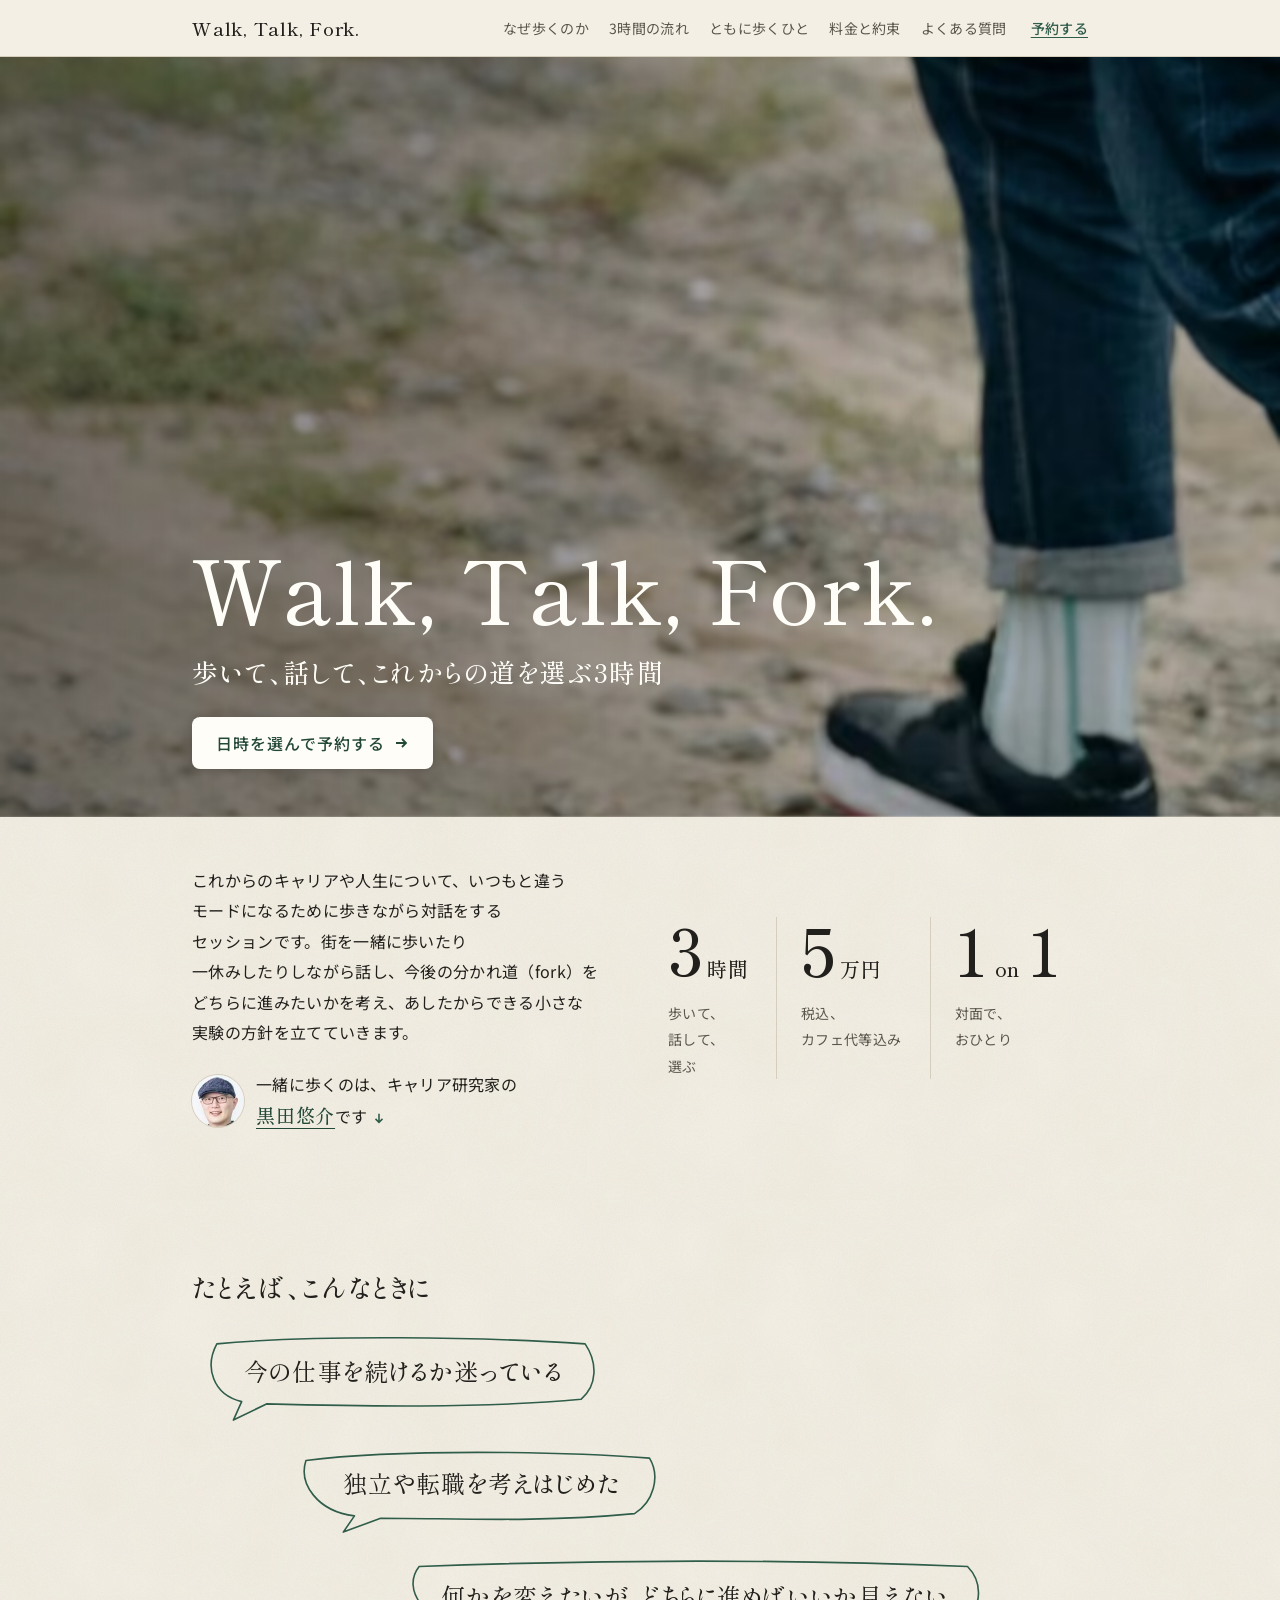
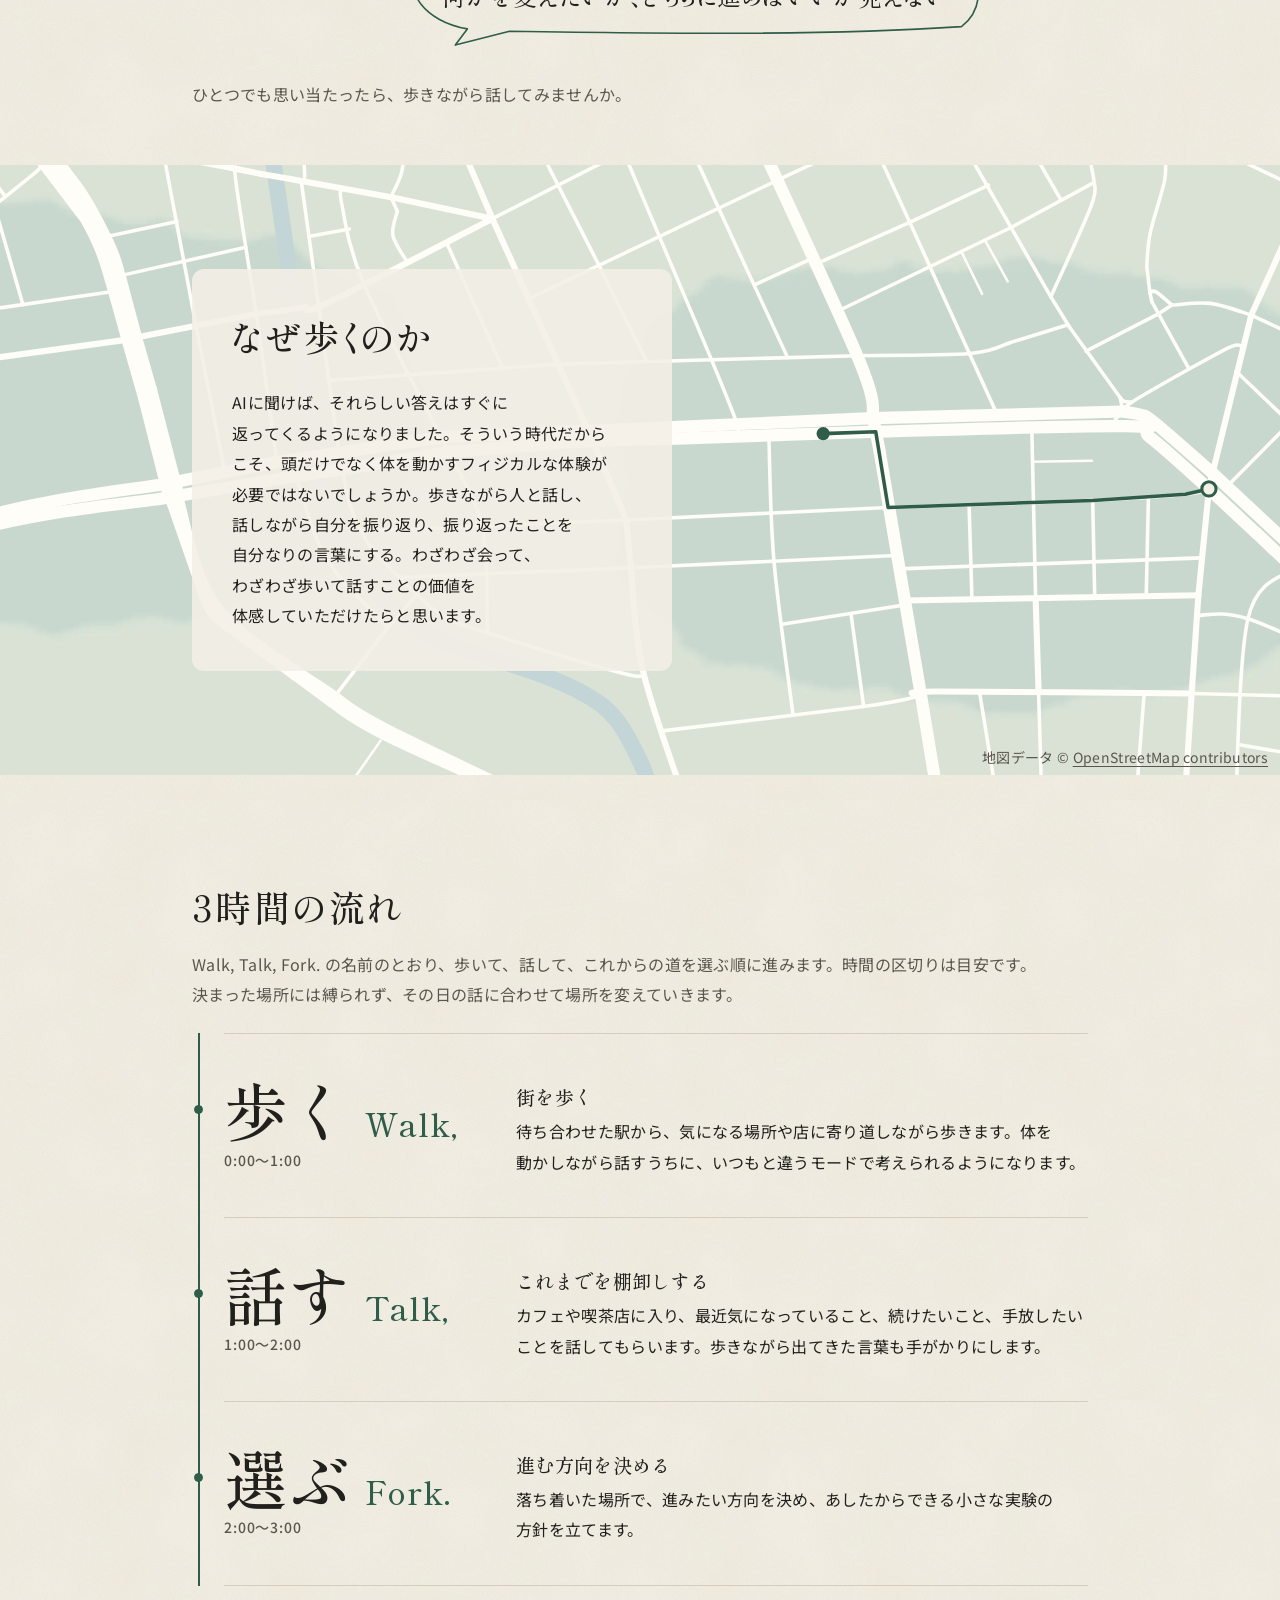
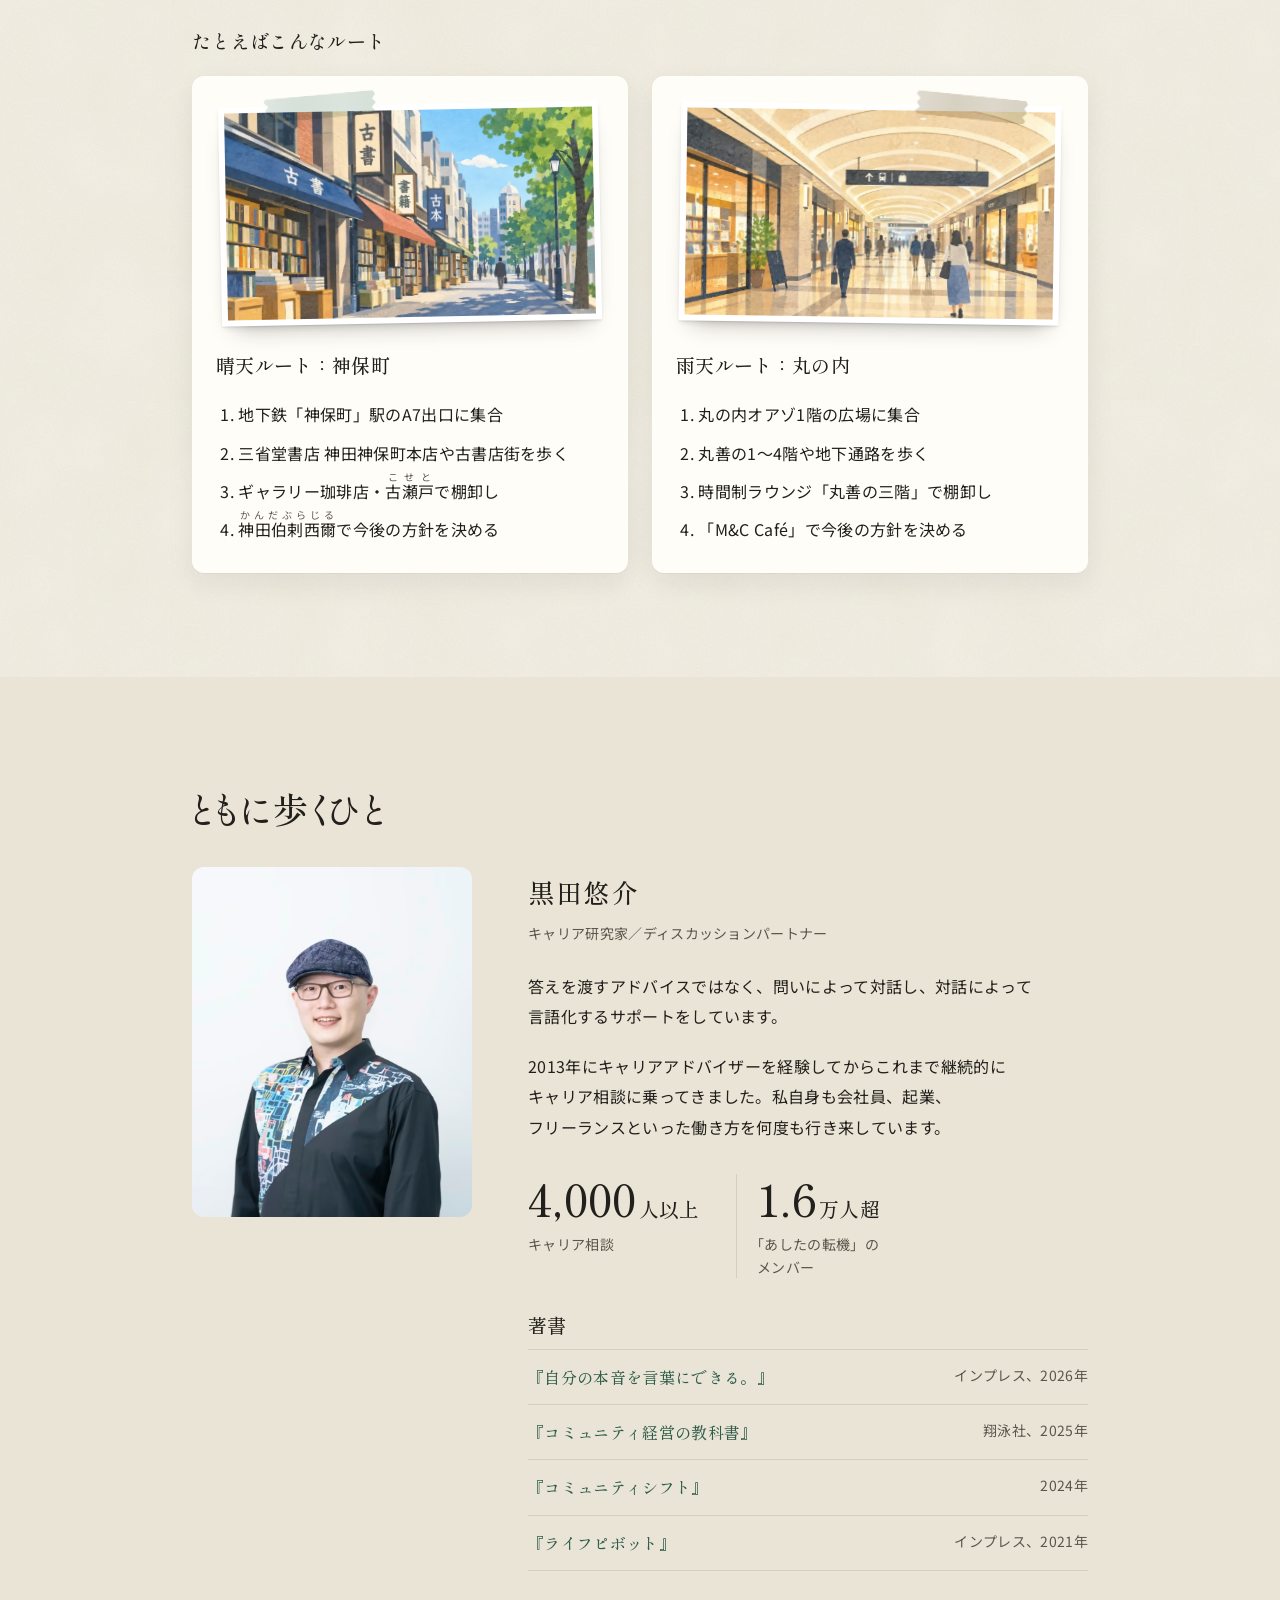
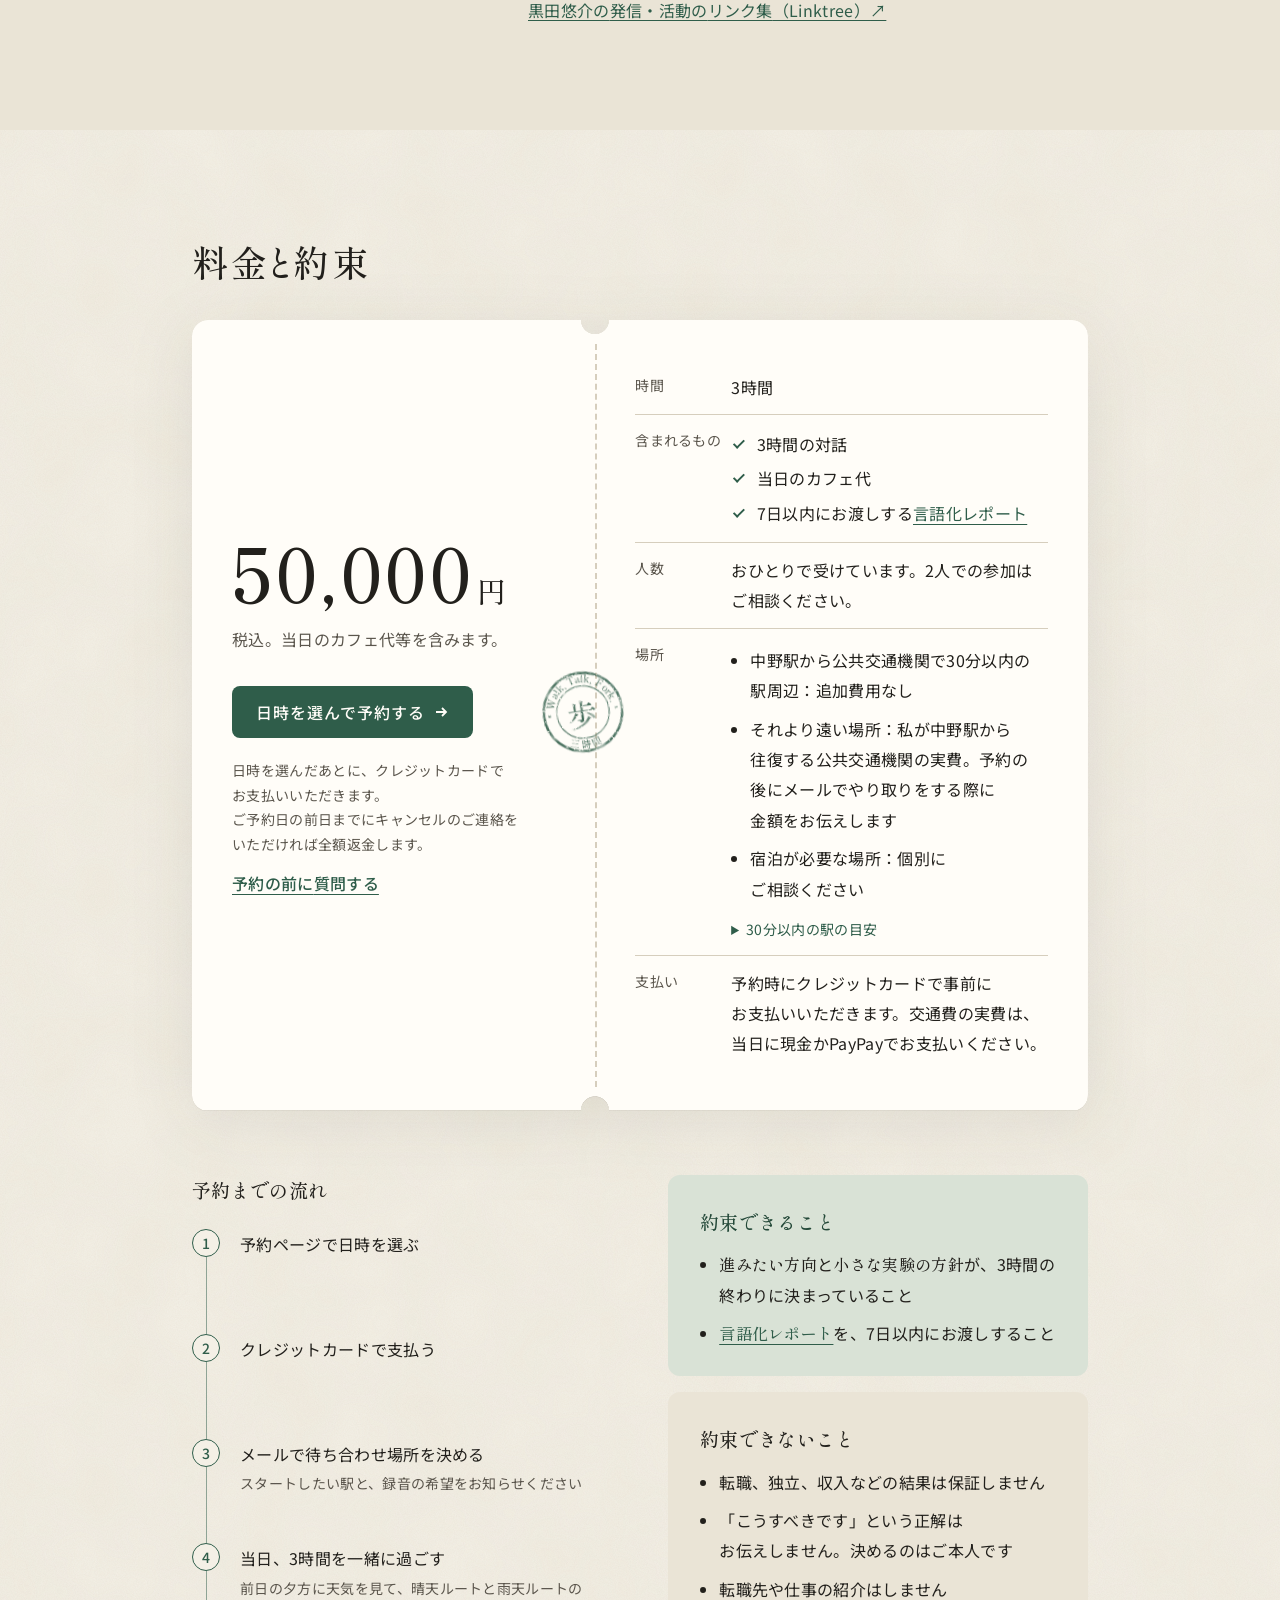
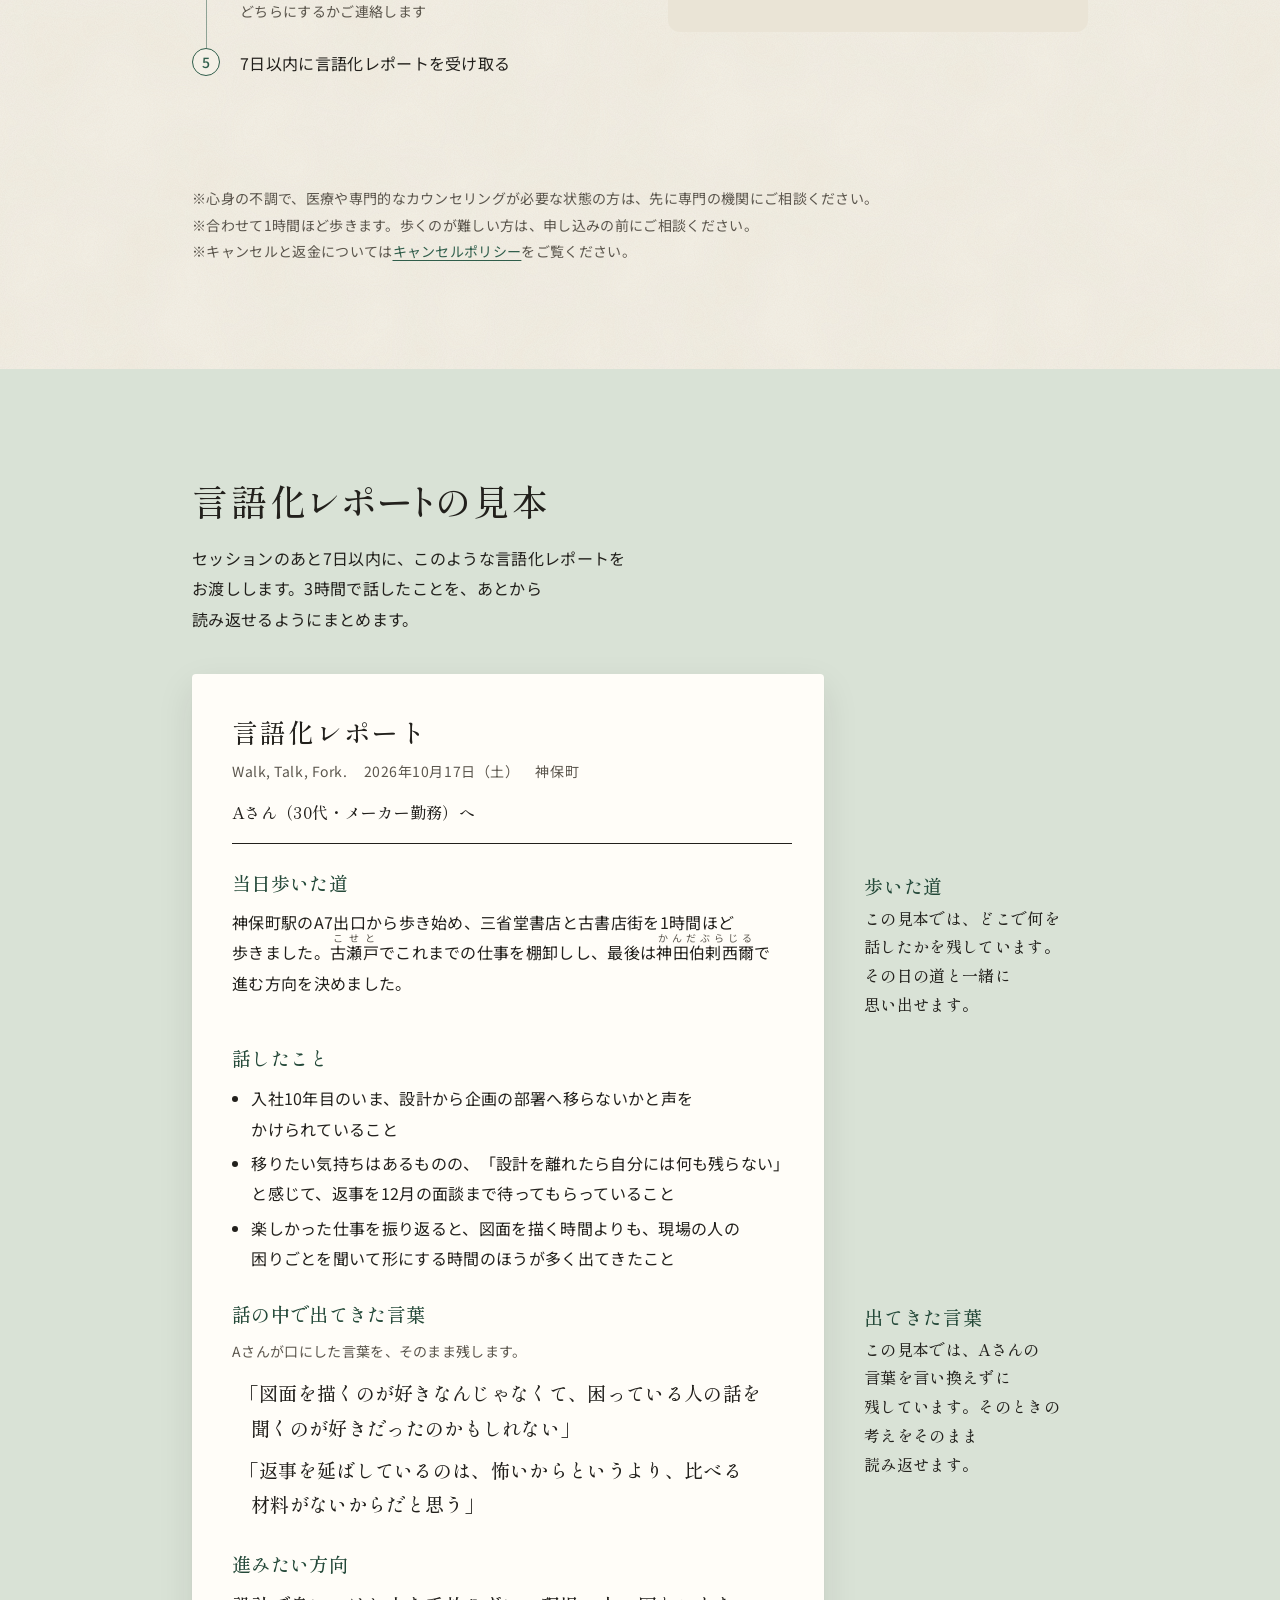
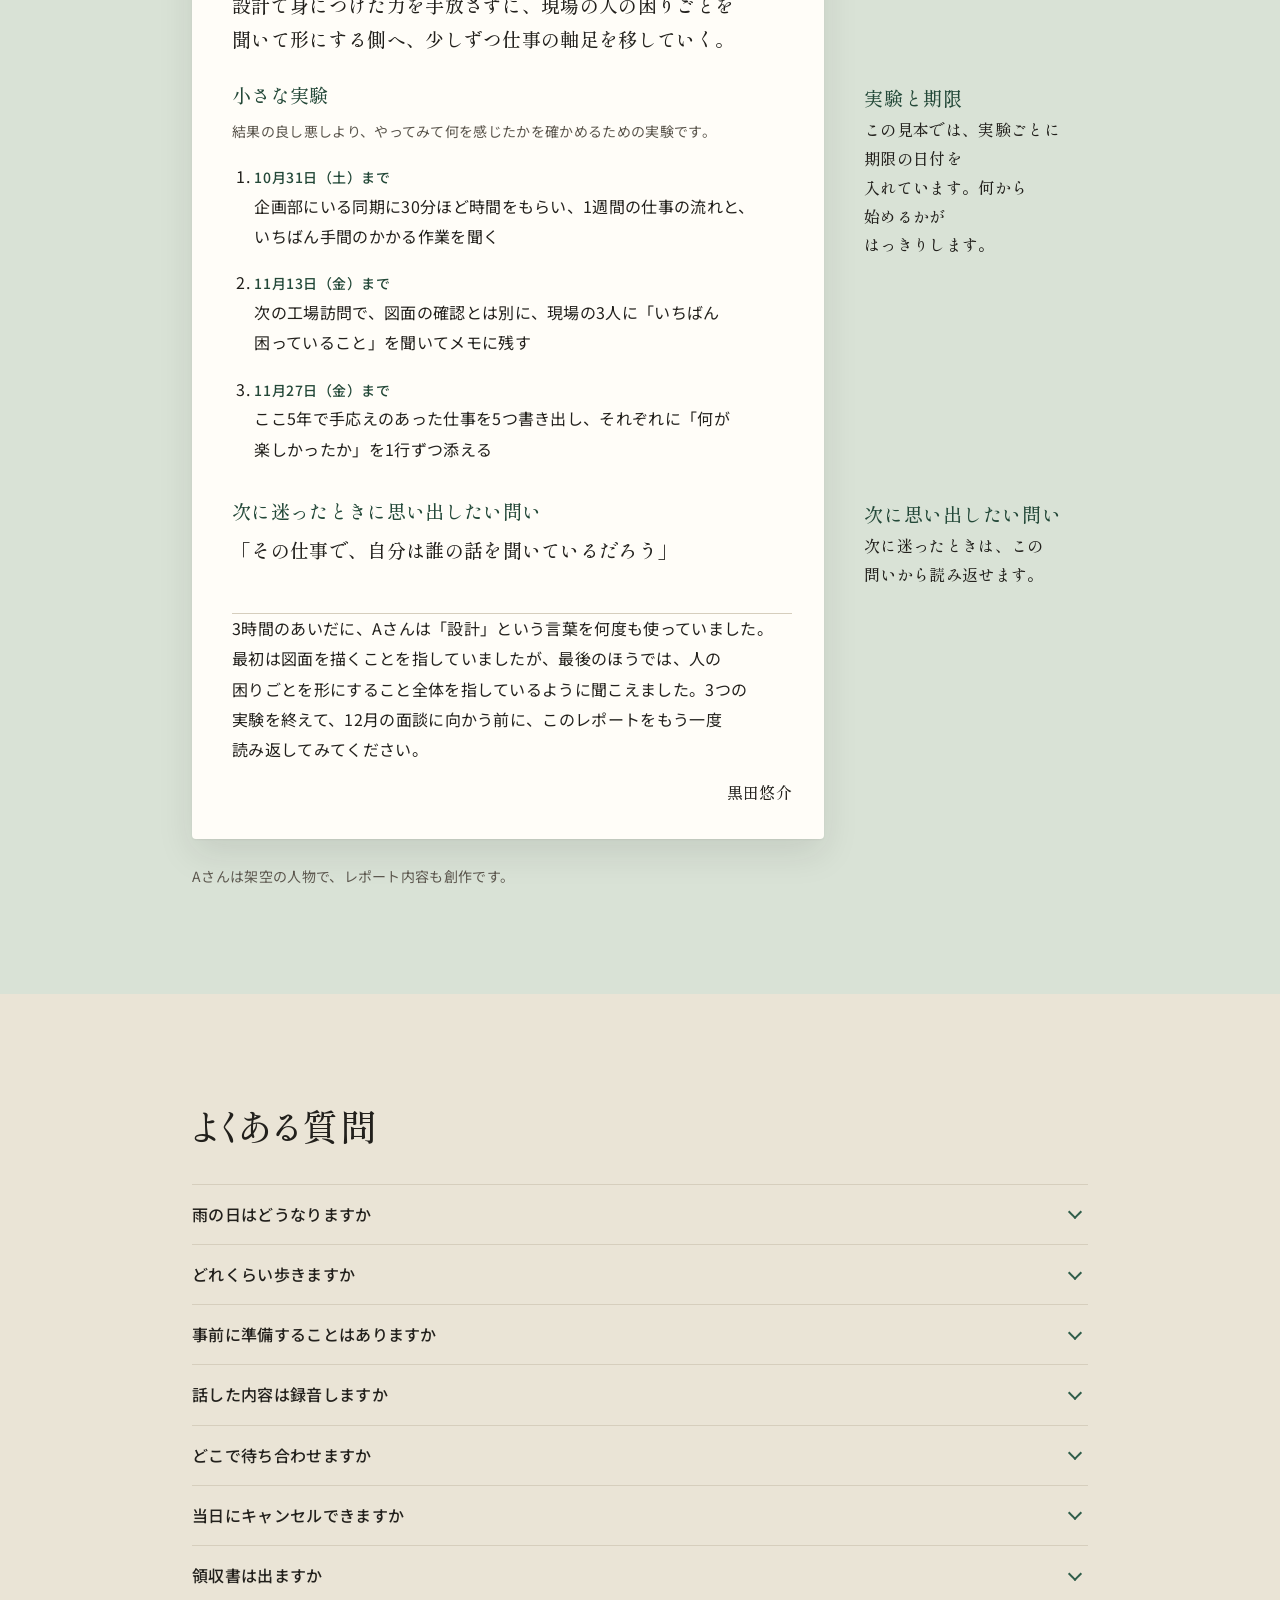
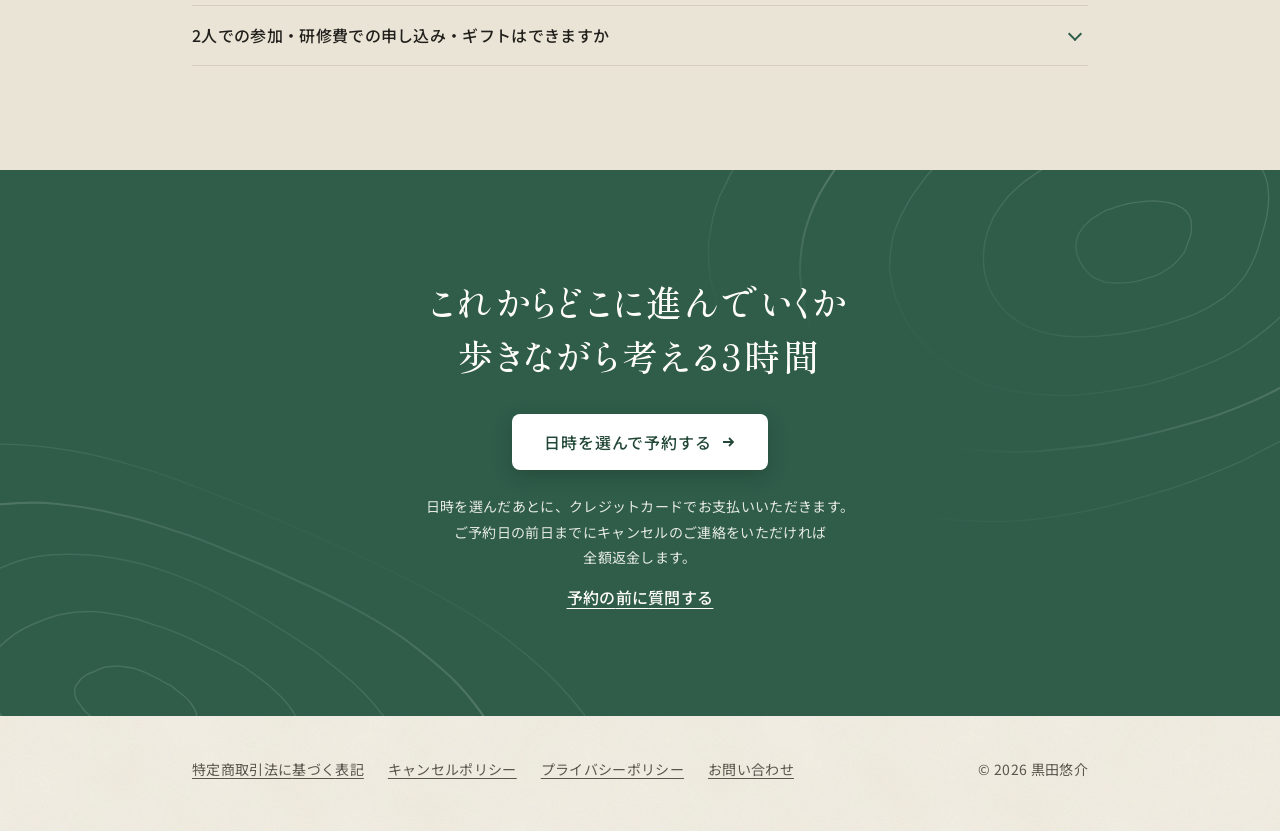
==== commit acc9c70b: "モデルルートと「なぜ歩くのか」と予約の案内の文言を直し、「たとえばこんな問い」を削除する Co-Authored-By: Claude Opus 5.5 <noreply@anthropic.com>" ====
--- a/index.html
+++ b/index.html
@@ -22,7 +22,7 @@
 <link rel="preconnect" href="https://fonts.googleapis.com">
 <link rel="preconnect" href="https://fonts.gstatic.com" crossorigin>
 <link href="https://fonts.googleapis.com/css2?family=Noto+Sans+JP:wght@400;500&family=Shippori+Mincho:wght@500&display=swap" rel="stylesheet">
-<link rel="stylesheet" href="assets/style.css?v=50">
+<link rel="stylesheet" href="assets/style.css?v=51">
 <script type="application/ld+json">
 {
   "@context": "https://schema.org",
@@ -134,7 +134,7 @@
   <div class="wrap">
     <div class="why-card">
       <h2>な<wbr>ぜ歩くのか</h2>
-      <p>AIに<wbr>聞けば、<wbr>それらしい<wbr>答えは<wbr>すぐに<wbr>返ってくるようになりました。<wbr>そういう<wbr>時代だから<wbr>こそ、<wbr>体を<wbr>動かす体験が<wbr>必要だと<wbr>私は<wbr>考えています。<wbr>人と<wbr>話し、<wbr>話しながら<wbr>自分を<wbr>振り返り、<wbr>振り返った<wbr>ことを<wbr>自分なりの<wbr>言葉に<wbr>する。<wbr>わざわざ会って、<wbr>わざわざ歩いて<wbr>話すから<wbr>こそ、<wbr>ようやく<wbr>出てくる<wbr>言葉が<wbr>あります。</p>
+      <p>AIに<wbr>聞けば、<wbr>それらしい<wbr>答えは<wbr>すぐに<wbr>返ってくるようになりました。<wbr>そういう<wbr>時代だから<wbr>こそ、<wbr>頭だけでなく<wbr>体を<wbr>動かすフィジカルな<wbr>体験が<wbr>必要ではないでしょうか。<wbr>歩きながら<wbr>人と<wbr>話し、<wbr>話しながら<wbr>自分を<wbr>振り返り、<wbr>振り返った<wbr>ことを<wbr>自分なりの<wbr>言葉に<wbr>する。<wbr>わざわざ会って、<wbr>わざわざ歩いて<wbr>話す<wbr>ことの<wbr>価値を<wbr>体感していただけたらと<wbr>思います。</p>
     </div>
   </div>
   <p class="map-credit">地図データ © <a href="https://www.openstreetmap.org/copyright" target="_blank" rel="noopener">OpenStreetMap contributors</a></p>
@@ -184,7 +184,7 @@
             <li>地下鉄<wbr>「神保町」駅の<wbr>A7出口に<wbr>集合</li>
             <li>三省堂書店 神田神保町本店や<wbr>古書店街を<wbr>歩く</li>
             <li>ギャラリー珈琲店・<ruby>古瀬戸<rt>こせと</rt></ruby>で<wbr>棚卸し</li>
-            <li><ruby>神田伯剌西爾<rt>かんだぶらじる</rt></ruby>で<wbr>方向を<wbr>決める</li>
+            <li><ruby>神田伯剌西爾<rt>かんだぶらじる</rt></ruby>で<wbr>今後の<wbr>方針を<wbr>決める</li>
           </ol>
         </div>
         <div class="route">
@@ -192,28 +192,15 @@
             <span class="route-tape" aria-hidden="true"></span>
             <picture><source type="image/avif" srcset="assets/route-marunouchi.avif"><img class="route-pic" src="assets/route-marunouchi.jpg" width="1200" height="675" alt="駅につながる明るい地下通路を人が歩く、丸の内の絵" loading="lazy"></picture>
           </div>
-          <h4>雨天ルート：丸の<wbr>内</h4>
+          <h4>雨天ルート：丸の内</h4>
           <ol>
-            <li>丸の<wbr>内オアゾ1階の<wbr>広場に<wbr>集合</li>
+            <li>丸の内オアゾ1階の<wbr>広場に<wbr>集合</li>
             <li>丸善の<wbr>1〜4階や<wbr>地下通路を<wbr>歩く</li>
-            <li>丸善3階の<wbr>時間制ラウンジ<wbr>「丸善の<wbr>三階」か<wbr>カフェで<wbr>棚卸し</li>
-            <li>丸善4階の<wbr>「M&amp;C Café」で<wbr>方向を<wbr>決める</li>
+            <li>時間制ラウンジ<wbr>「丸善の<wbr>三階」で<wbr>棚卸し</li>
+            <li>「M&amp;C Café」で<wbr>今後の<wbr>方針を<wbr>決める</li>
           </ol>
         </div>
       </div>
-    </div>
-
-    <div class="questions-block">
-    <h3>た<wbr>とえば<wbr>こんな<wbr>問い</h3>
-    <div class="questions">
-      <ul>
-        <li>この<wbr>1年で、<wbr>時間を<wbr>忘れたのは<wbr>どんな<wbr>ときですか</li>
-        <li>やめたいのに、<wbr>やめられていない<wbr>ことは<wbr>何ですか</li>
-        <li>足が<wbr>止まったのは<wbr>どこですか。<wbr>なぜ<wbr>そこで<wbr>止まったと<wbr>思いますか</li>
-        <li>10年前の<wbr>自分が<wbr>今の<wbr>自分を<wbr>見たら、<wbr>何と<wbr>言いそうですか</li>
-        <li>決めた<wbr>実験の<wbr>ことを、<wbr>最初に<wbr>誰に<wbr>話しますか</li>
-      </ul>
-    </div>
     </div>
   </div>
 </section>
@@ -343,7 +330,7 @@
         </div>
         <!-- 予約ボタンのそばに、返金の約束と押したあとの流れを小さな字で書き、質問の入り口を置く（2回目の見本 c2）。
              言い方はキャンセルポリシー・特定商取引法に基づく表記・予約までの流れと同じにする -->
-        <p class="cta-note">ご予約日の<wbr>前日までに<wbr>ご連絡いただければ、<wbr>全額を<wbr>返金します。<br>日時を<wbr>選んだ<wbr>あとに、<wbr>クレジットカードで<wbr>お支払いいただきます。</p>
+        <p class="cta-note">日時を<wbr>選んだ<wbr>あとに、<wbr>クレジットカードで<wbr>お支払いいただきます。<br>ご予約日の<wbr>前日までに<wbr>キャンセルの<wbr>ご連絡を<wbr>いただければ<wbr>全額<wbr>返金します。</p>
         <p class="cta-ask"><a href="https://tr.ee/GYmngvnvQG" target="_blank" rel="noopener" data-goatcounter-click="contact/price" data-goatcounter-title="お問い合わせ（料金）">予約の<wbr>前に<wbr>質問する</a></p>
       </div>
       <dl class="detail">
@@ -365,7 +352,7 @@
             <li>それより<wbr>遠い<wbr>場所：<wbr>私が<wbr>中野駅から<wbr>往復する<wbr>公共交通機関の<wbr>実費。<wbr>予約の<wbr>後に<wbr>メールで<wbr>やり取りを<wbr>する<wbr>際に<wbr>金額を<wbr>お伝えします</li>
             <li>宿泊が<wbr>必要な<wbr>場所：個別に<wbr>ご相談ください</li>
           </ul>
-          <details class="stations"><summary>30分以内の<wbr>駅の<wbr>目安</summary><p>新宿、<wbr>四ツ谷、<wbr>御茶ノ水、<wbr>神保町、<wbr>東京・丸の<wbr>内、<wbr>大手町、<wbr>日本橋、<wbr>高田馬場、<wbr>池袋、<wbr>渋谷、<wbr>恵比寿、<wbr>表参道、<wbr>下北沢、<wbr>吉祥寺、<wbr>三鷹、<wbr>国分寺など。</p></details>
+          <details class="stations"><summary>30分以内の<wbr>駅の<wbr>目安</summary><p>新宿、<wbr>四ツ谷、<wbr>御茶ノ水、<wbr>神保町、<wbr>東京・丸の内、<wbr>大手町、<wbr>日本橋、<wbr>高田馬場、<wbr>池袋、<wbr>渋谷、<wbr>恵比寿、<wbr>表参道、<wbr>下北沢、<wbr>吉祥寺、<wbr>三鷹、<wbr>国分寺など。</p></details>
         </dd>
         <dt>支払い</dt><dd>予約時に<wbr>クレジットカードで<wbr>事前に<wbr>お支払いいただきます。<wbr>交通費の<wbr>実費は、<wbr>当日に<wbr>現金か<wbr>PayPayで<wbr>お支払いください。</dd>
       </dl>
@@ -538,7 +525,7 @@
     <a class="btn" href="https://calendar.app.google/J7niy7XXtRiKJ6Gh8" target="_blank" rel="noopener" data-goatcounter-click="reserve/closing" data-goatcounter-title="予約（最後）">日時を<wbr>選んで<wbr>予約する<wbr>
       <svg width="16" height="16" viewBox="0 0 16 16" fill="none" aria-hidden="true"><path d="M3 8h10M9 4l4 4-4 4" stroke="currentColor" stroke-width="1.8"/></svg>
     </a>
-    <p class="cta-note">ご予約日の<wbr>前日までに<wbr>ご連絡いただければ、<wbr>全額を<wbr>返金します。<br>日時を<wbr>選んだ<wbr>あとに、<wbr>クレジットカードで<wbr>お支払いいただきます。</p>
+    <p class="cta-note">日時を<wbr>選んだ<wbr>あとに、<wbr>クレジットカードで<wbr>お支払いいただきます。<br>ご予約日の<wbr>前日までに<wbr>キャンセルの<wbr>ご連絡を<wbr>いただければ<wbr>全額<wbr>返金します。</p>
     <p class="cta-ask"><a href="https://tr.ee/GYmngvnvQG" target="_blank" rel="noopener" data-goatcounter-click="contact/closing" data-goatcounter-title="お問い合わせ（最後）">予約の<wbr>前に<wbr>質問する</a></p>
   </div>
 </section>
--- a/assets/style.css
+++ b/assets/style.css
@@ -262,19 +262,8 @@
   }
 }
 
-.questions-block { margin-top: var(--space-10); }
-.questions { margin: var(--space-5) 0 0; padding: var(--space-6); background: var(--white); border: 1px solid var(--line); border-radius: var(--radius-card); }
-.questions ul { margin: 0; padding: 0; list-style: none; }
-.questions li { padding: var(--space-2) 0; border-top: 1px dashed var(--line); font-family: var(--mincho); font-size: var(--fs-sub); line-height: 1.7; }
-.questions li:first-child { border-top: none; }
-@media (min-width: 720px) {
-  .questions ul { columns: 2; column-gap: var(--space-10); }
-  .questions li { break-inside: avoid; }
-  .questions li:nth-child(4) { border-top: none; }
-}
-
 /* モデルルート：晴天と雨天を左右に並べる */
-.routes h3, .questions-block h3 { margin-bottom: 0; }
+.routes h3 { margin-bottom: 0; }
 .routes > p { color: var(--ink-soft); font-size: var(--fs-body); }
 .route-pair { display: grid; gap: var(--space-4); margin-top: var(--space-5); }
 @media (min-width: 720px) { .route-pair { grid-template-columns: 1fr 1fr; gap: var(--space-6); } }
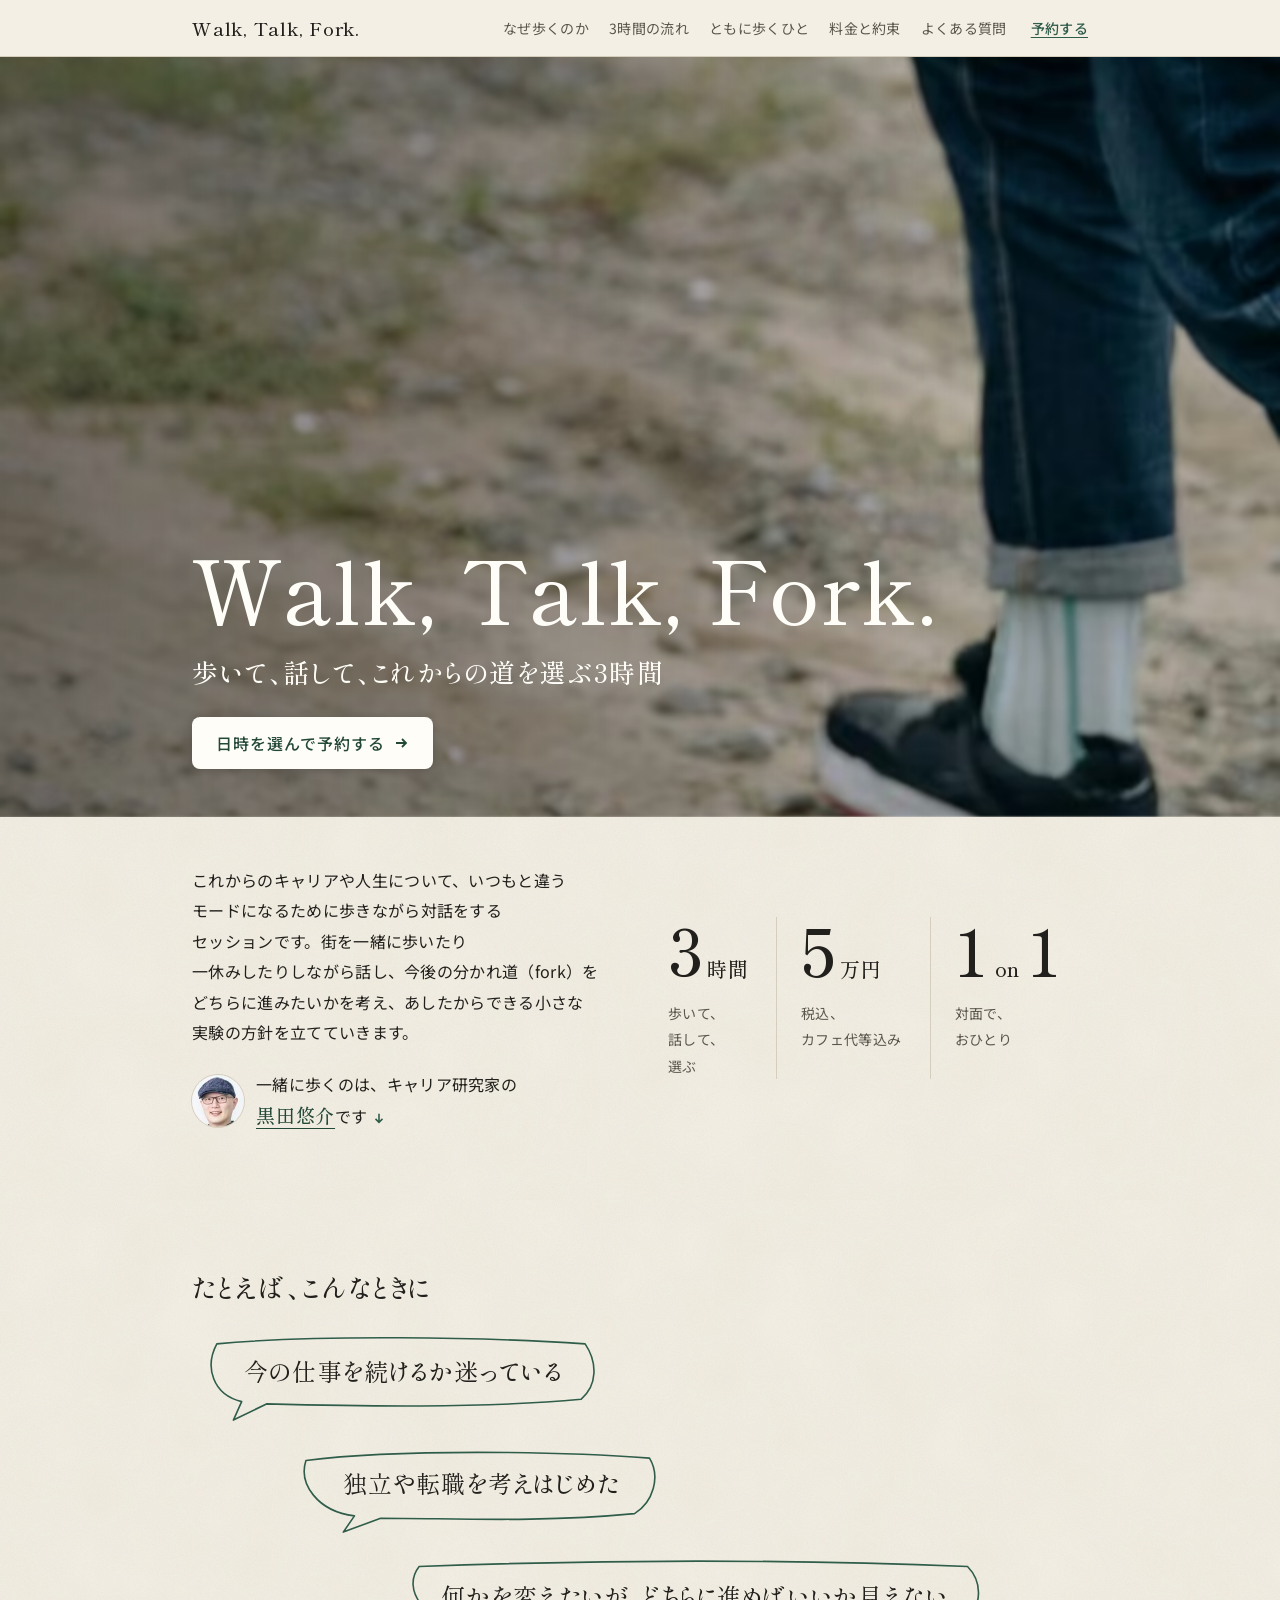
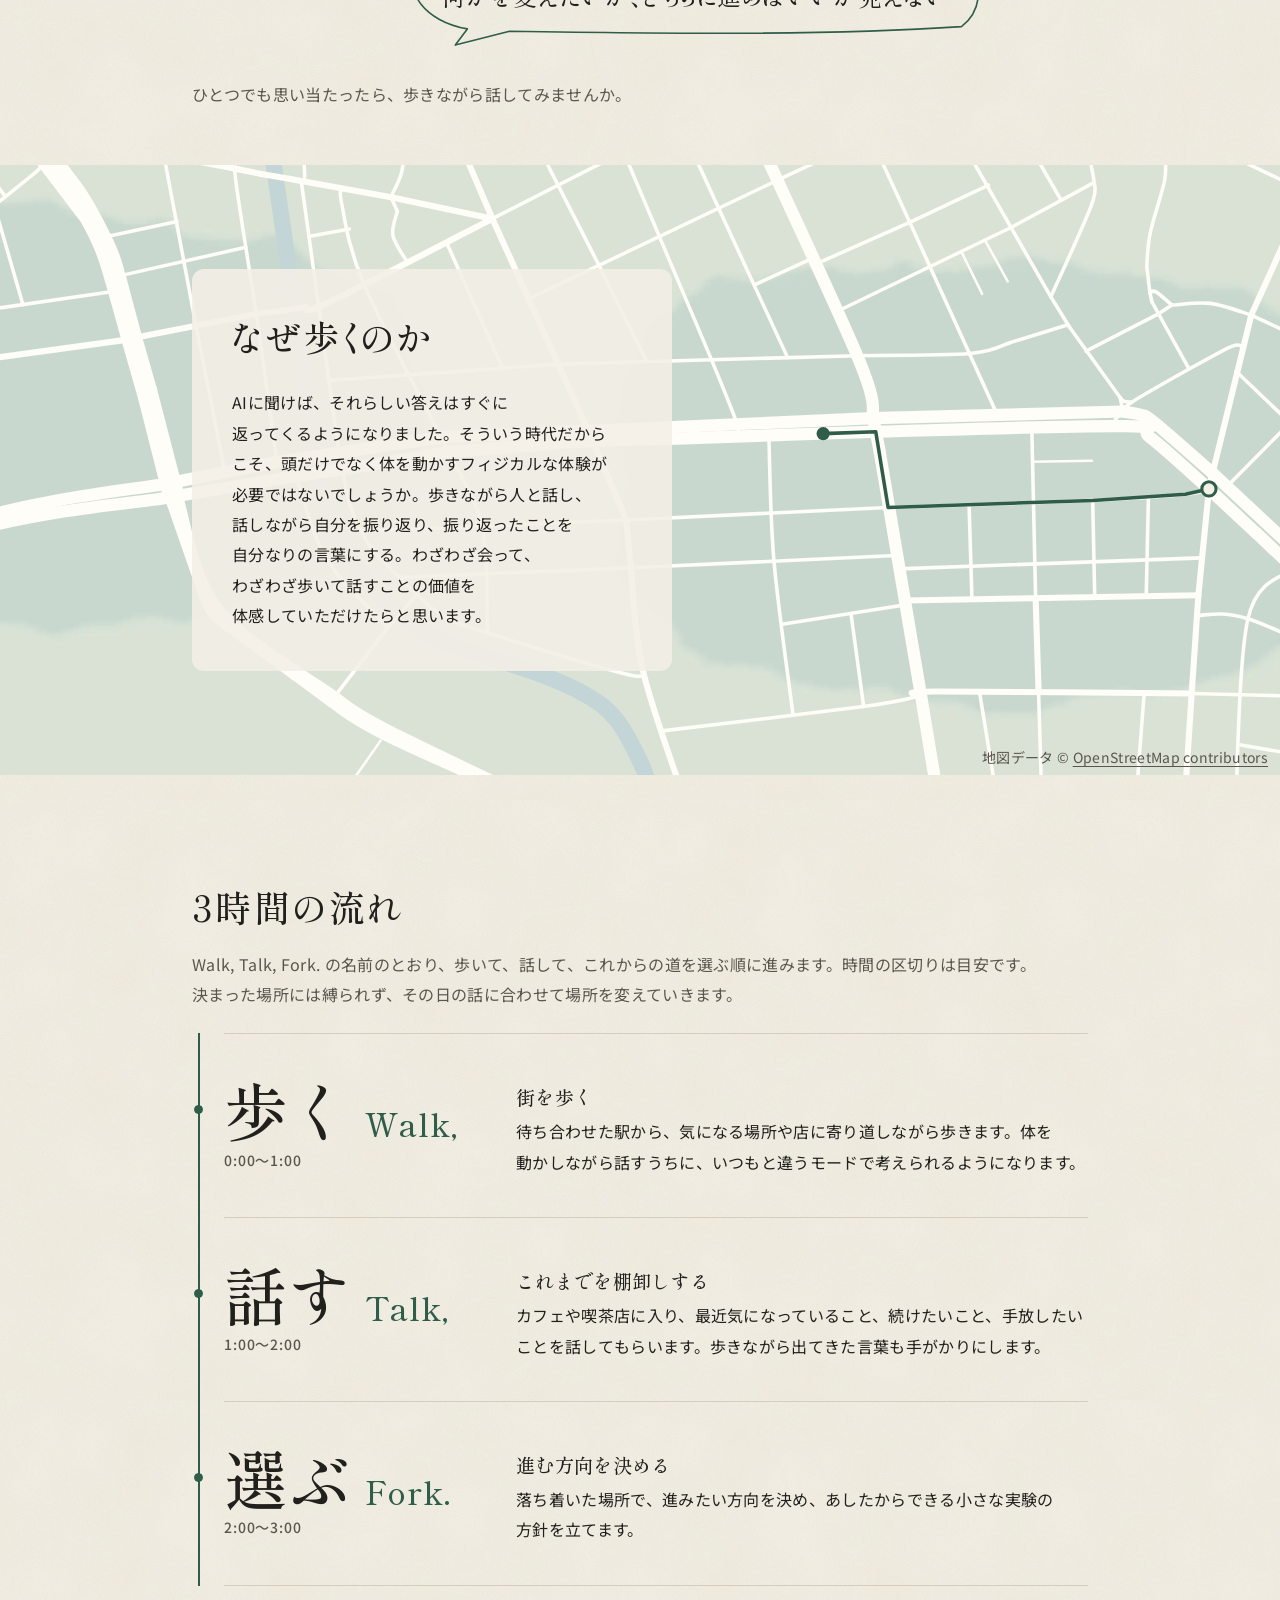
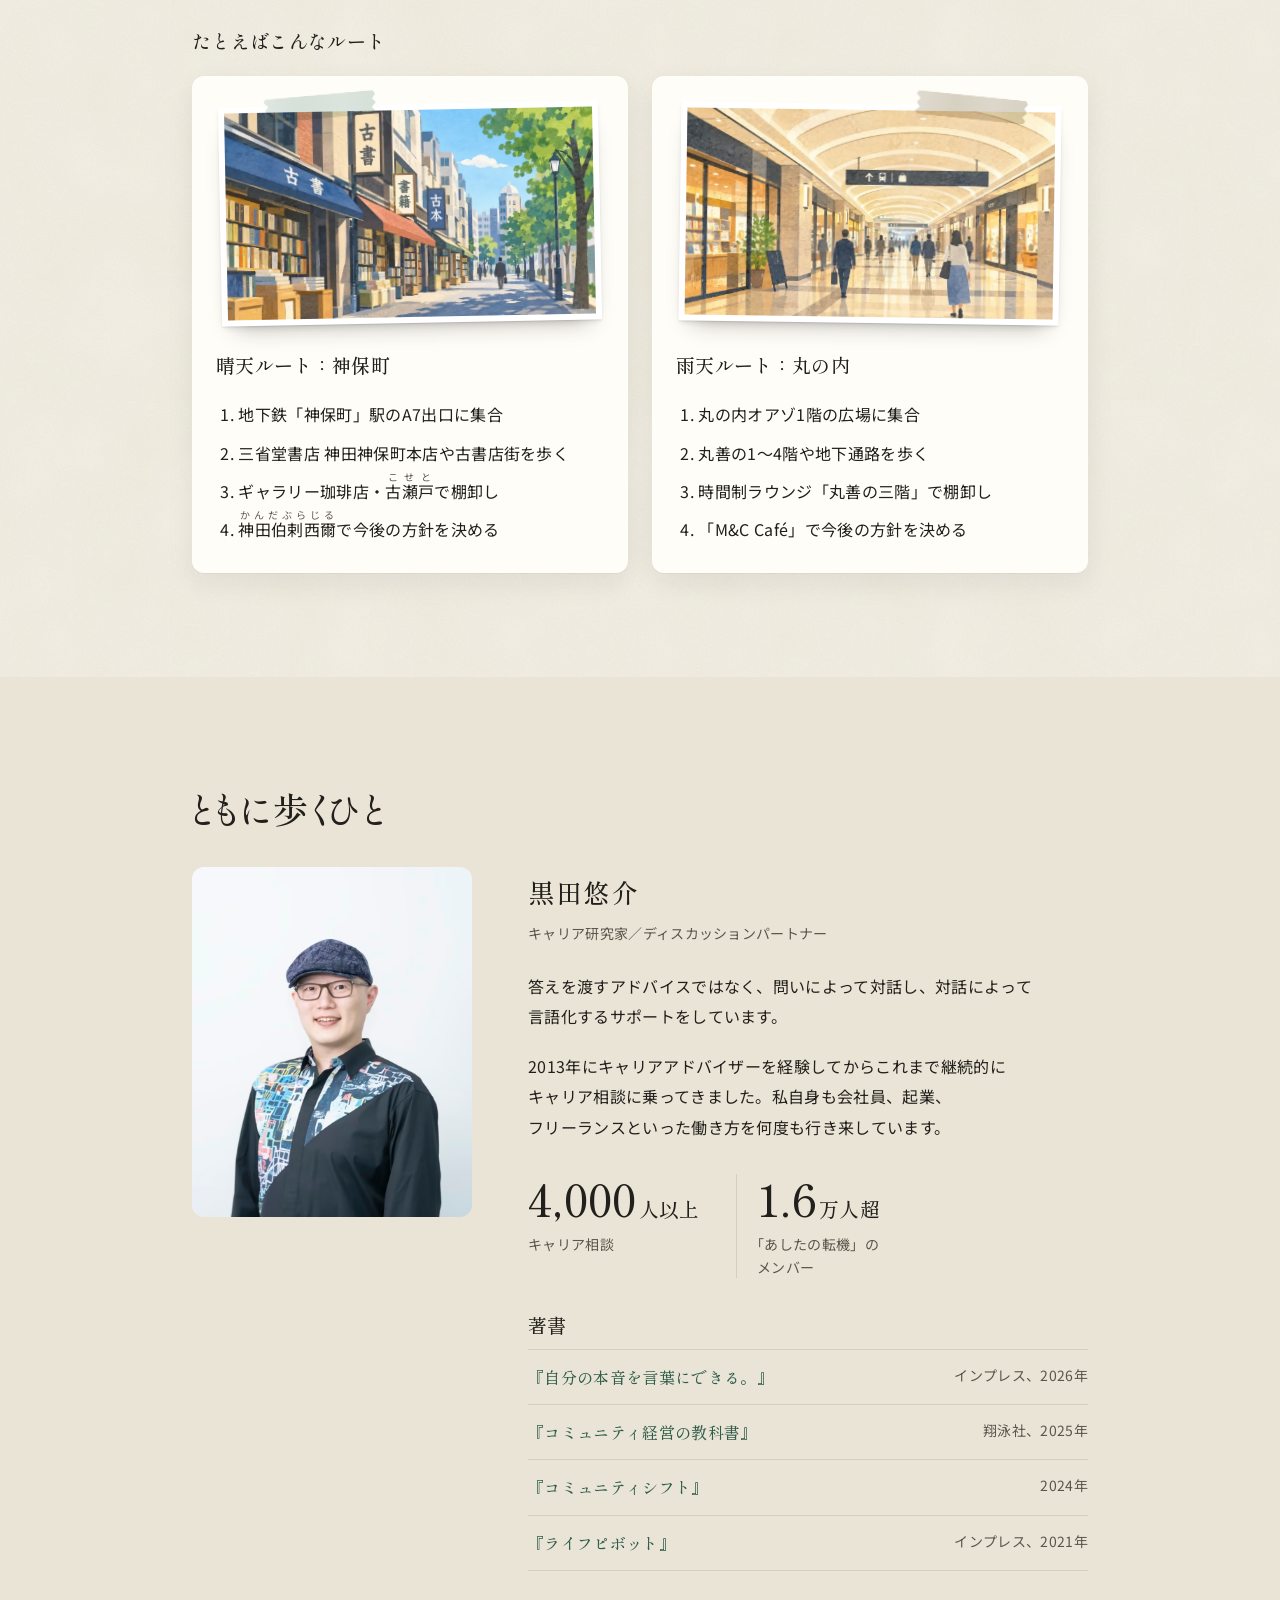
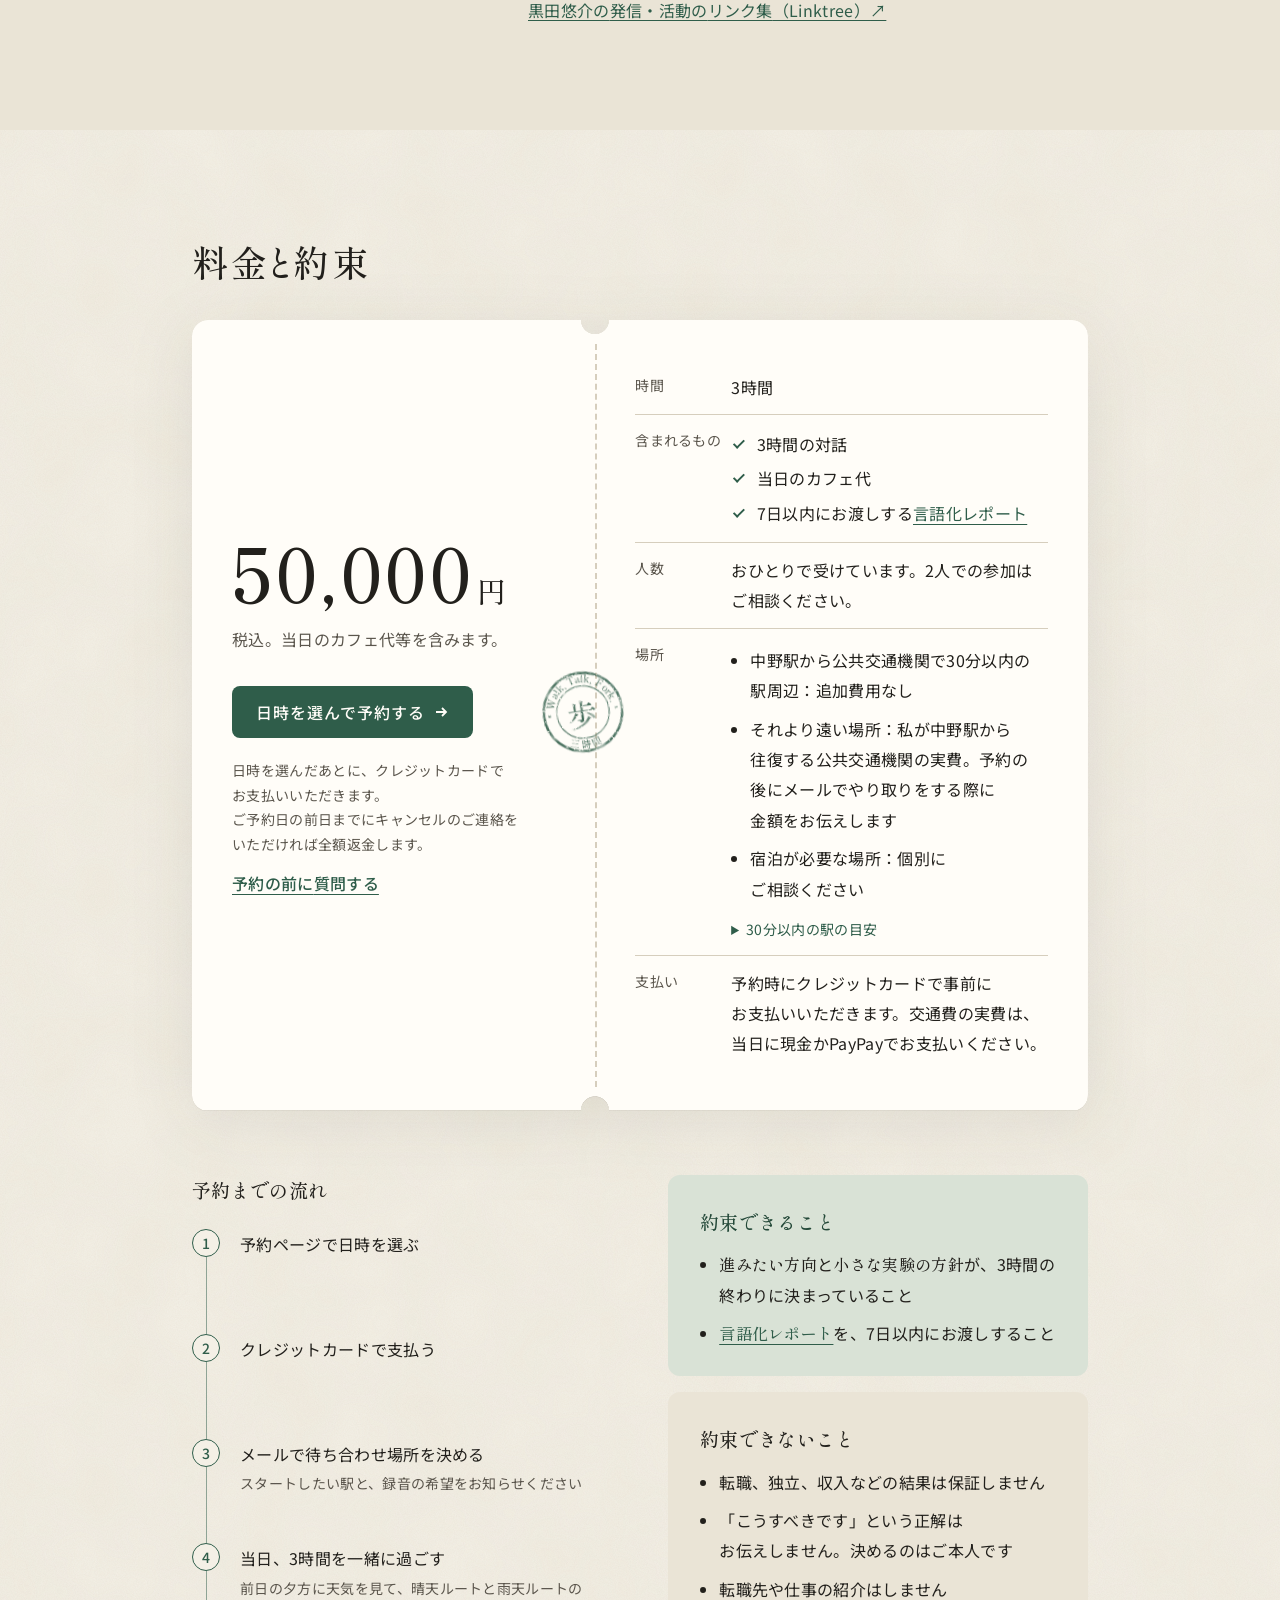
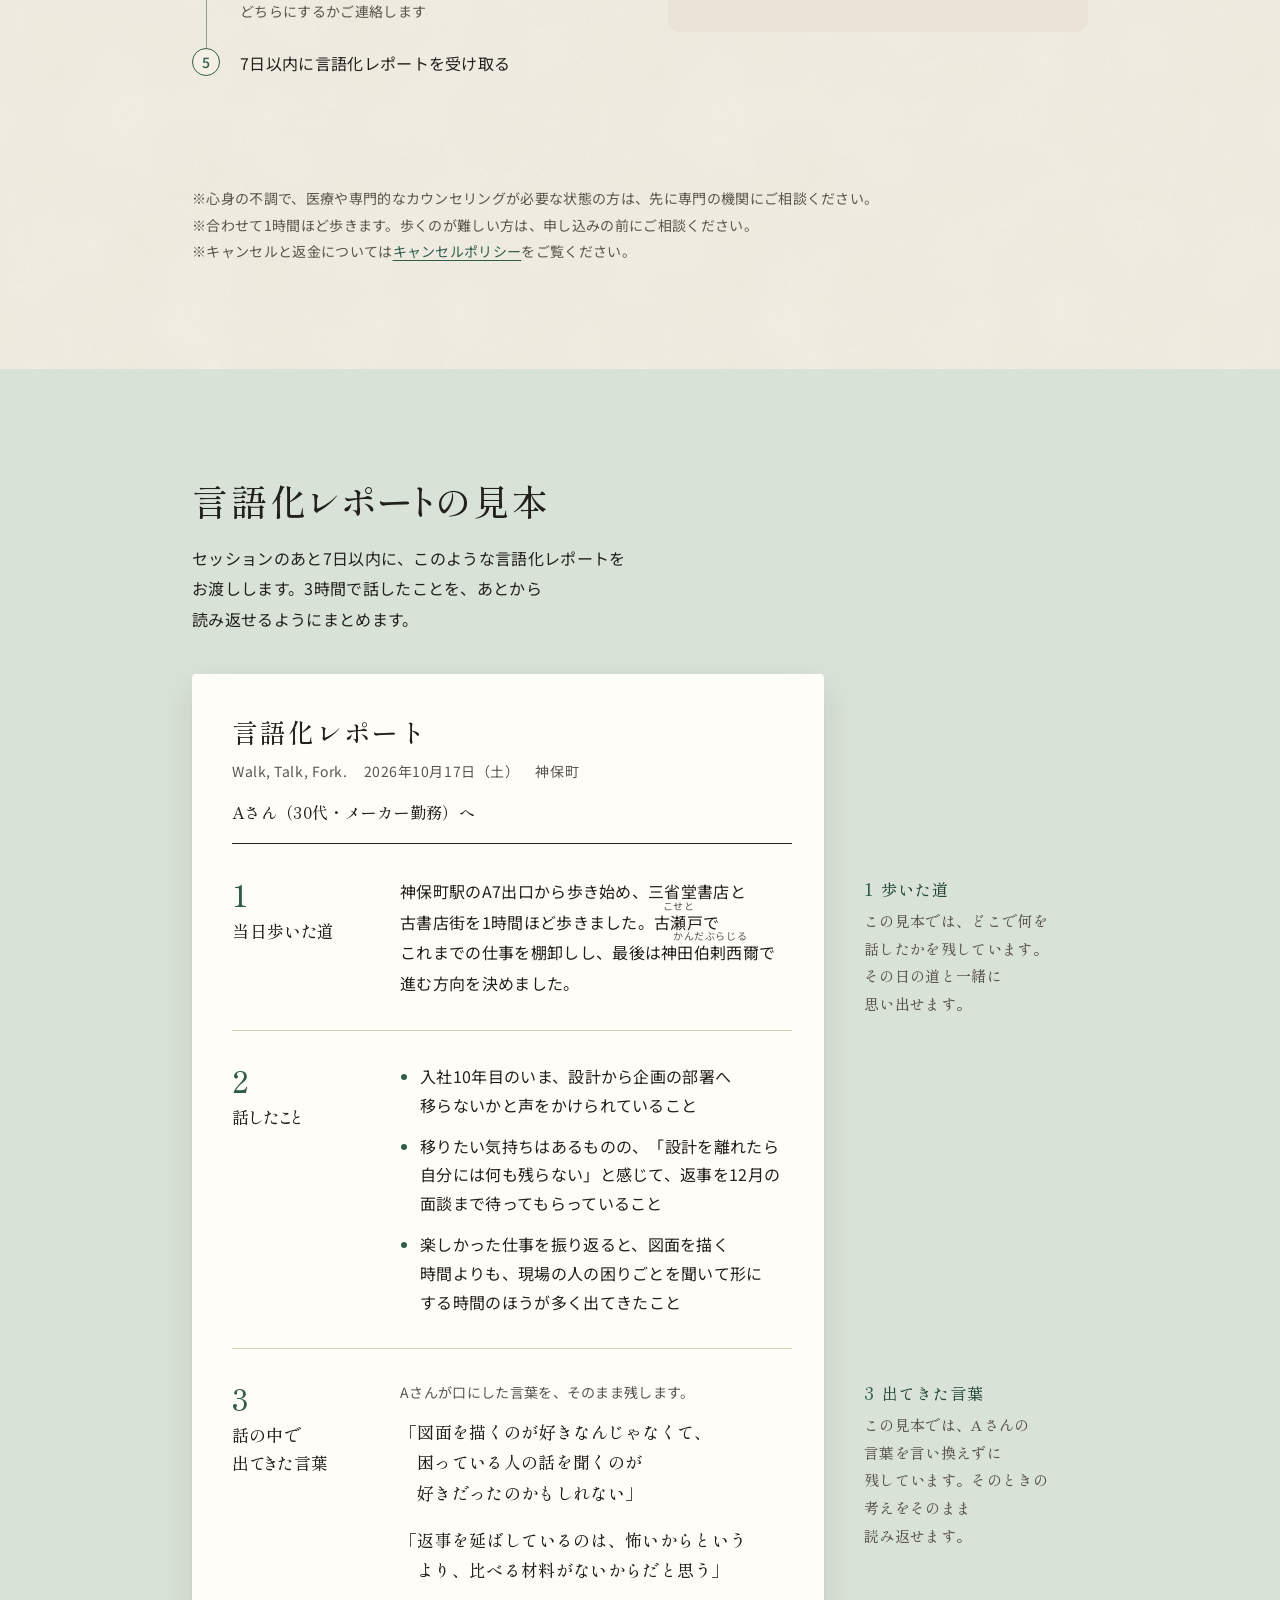
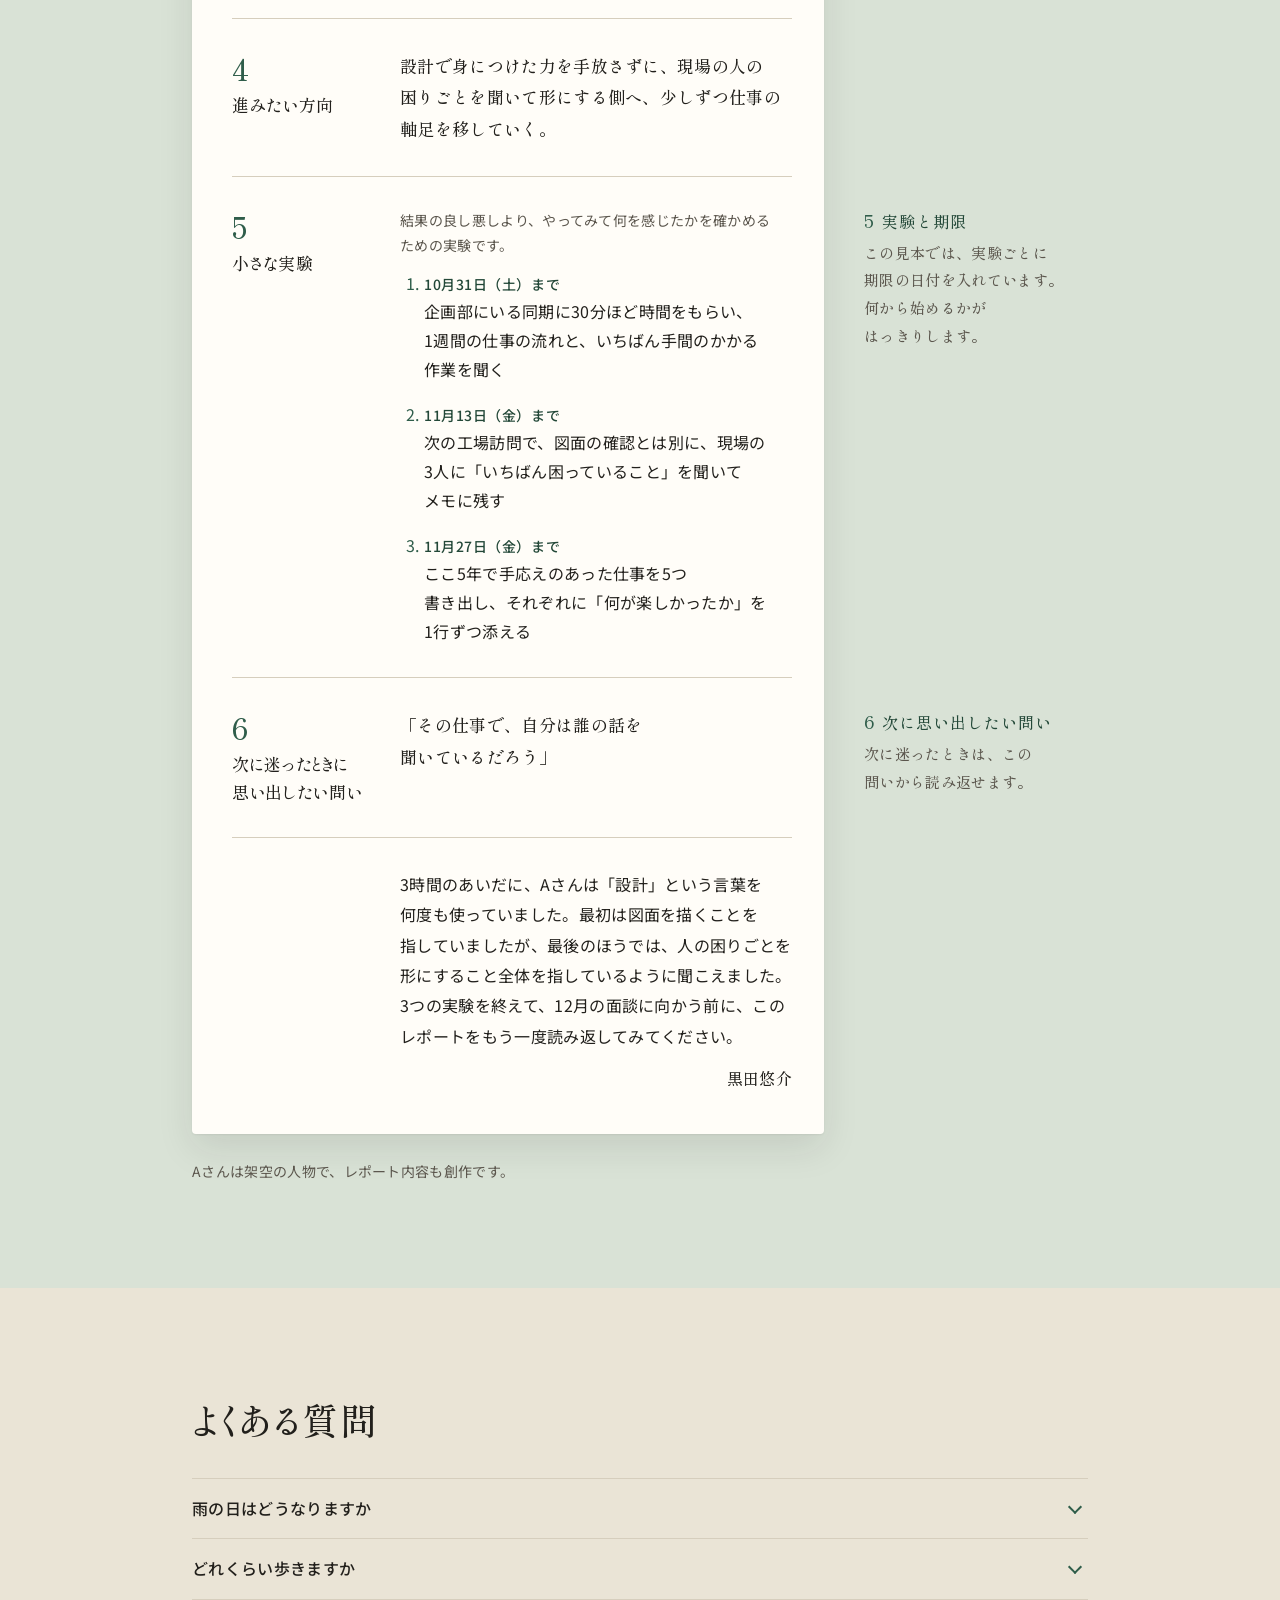
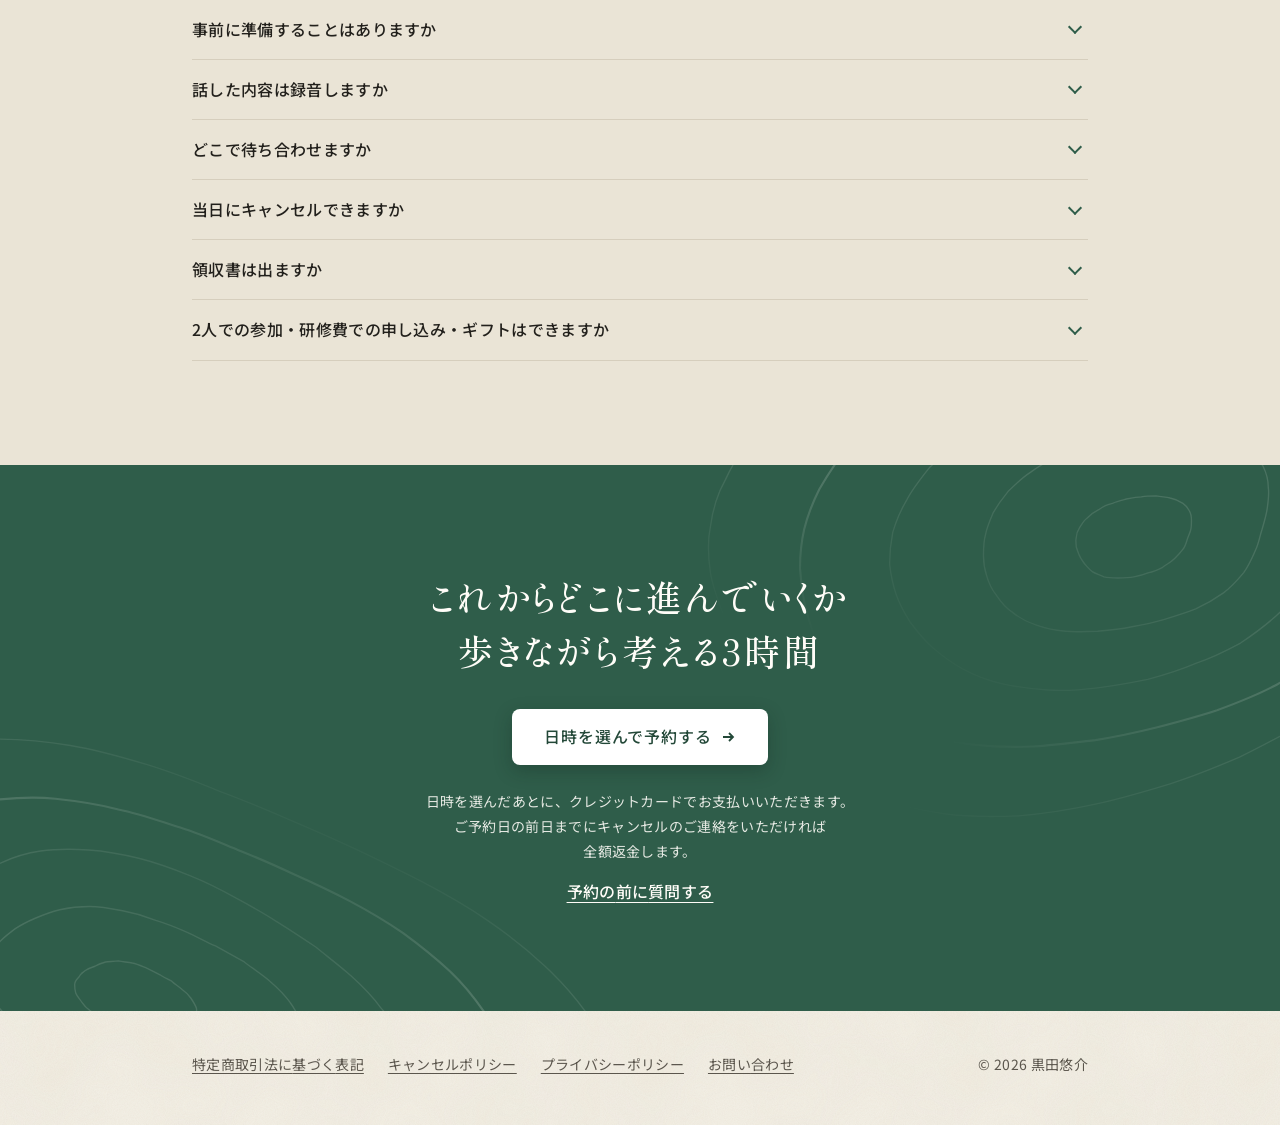
==== commit d541f73e: "言語化レポートの見本に番号と見出しの列を入れ、まとまりを読み取りやすくする Co-Authored-By: Claude Opus 5.5 <noreply@anthropic.com>" ====
--- a/index.html
+++ b/index.html
@@ -22,7 +22,7 @@
 <link rel="preconnect" href="https://fonts.googleapis.com">
 <link rel="preconnect" href="https://fonts.gstatic.com" crossorigin>
 <link href="https://fonts.googleapis.com/css2?family=Noto+Sans+JP:wght@400;500&family=Shippori+Mincho:wght@500&display=swap" rel="stylesheet">
-<link rel="stylesheet" href="assets/style.css?v=51">
+<link rel="stylesheet" href="assets/style.css?v=52">
 <script type="application/ld+json">
 {
   "@context": "https://schema.org",
@@ -400,6 +400,7 @@
 
 <!-- 7. 言語化レポートの見本（2回目の見本 s2）。「料金と約束」から出して、淡い緑の地の帯にする。
      紙の部分ごとに、何を書くのか・読む人にどう役立つのかを明朝の書き込みで添える。PCでは紙を1枚にして書き込みを右に、指す見出しと高さをそろえて置く。
+     紙の6つの項目の見出しに1〜6の番号（.doc-num）を付け、書き込みにも指す項目と同じ番号を付ける（2026-11-15 読みやすさの見本 r2 の案B「番号と見出しの列」）。
      スマホでは紙を書き込みのところで切り分け、書き込みを部分と部分のあいだに挟み、「進みたい方向」までを見せて「続きを読む」でその場に広げる（assets/site.js。JS が動かないときは最初から全文）。
      広げるとき、対応するブラウザでは紙が下へ伸びるように広がる（2回目の見本 s1「持ち上がる動きだけ」の動きを、窓の代わりにこの広がりに使う）。
      中身は架空の例。黒田さんが実際に書くレポートの項目と語り口に合わせて直す。書き込みの文も、実際のレポートと合っているかを確かめる -->
@@ -414,22 +415,22 @@
         <p class="doc-meta"><span lang="en">Walk, Talk, Fork.</span><span>2026年10月17日<wbr>（土）</span><span>神保町</span></p>
         <p class="doc-to">Aさん<wbr>（30代・<wbr>メーカー勤務）<wbr>へ</p>
       </div></header>
-      <p class="report-note r2"><b>歩いた<wbr>道</b>この<wbr>見本では、<wbr>どこで<wbr>何を<wbr>話したかを<wbr>残しています。<wbr>その<wbr>日の<wbr>道と<wbr>一緒に<wbr>思い出せます。</p>
+      <p class="report-note r2"><b><span class="doc-num" aria-hidden="true">1</span><span>歩いた<wbr>道</span></b>この<wbr>見本では、<wbr>どこで<wbr>何を<wbr>話したかを<wbr>残しています。<wbr>その<wbr>日の<wbr>道と<wbr>一緒に<wbr>思い出せます。</p>
       <section class="report-part part-start r2">
-        <h3>当日歩いた<wbr>道</h3>
+        <h3><span class="doc-num" aria-hidden="true">1</span><span>当日歩いた<wbr>道</span></h3>
         <p>神保町駅の<wbr>A7出口から<wbr>歩き<wbr>始め、<wbr>三省堂書店と<wbr>古書店街を<wbr>1時間ほど<wbr>歩きました。<wbr><ruby>古瀬戸<rt>こせと</rt></ruby>で<wbr>これまでの<wbr>仕事を<wbr>棚卸しし、<wbr>最後は<wbr><ruby>神田伯剌西爾<rt>かんだぶらじる</rt></ruby>で<wbr>進む方向を<wbr>決めました。</p>
       </section>
       <section class="report-part part-end r3">
-        <h3>話した<wbr>こと</h3>
+        <h3><span class="doc-num" aria-hidden="true">2</span><span>話した<wbr>こと</span></h3>
         <ul>
           <li>入社10年目のいま、<wbr>設計から<wbr>企画の<wbr>部署へ<wbr>移らないかと<wbr>声を<wbr>かけられている<wbr>こと</li>
           <li>移りたい<wbr>気持ちは<wbr>ある<wbr>ものの、<wbr>「設計を<wbr>離れたら<wbr>自分には<wbr>何も<wbr>残らない」と<wbr>感じて、<wbr>返事を<wbr>12月の<wbr>面談まで<wbr>待って<wbr>もらっている<wbr>こと</li>
           <li>楽しかった<wbr>仕事を<wbr>振り返ると、<wbr>図面を<wbr>描く<wbr>時間よりも、<wbr>現場の<wbr>人の<wbr>困りごとを<wbr>聞いて<wbr>形に<wbr>する<wbr>時間の<wbr>ほうが<wbr>多く<wbr>出てきた<wbr>こと</li>
         </ul>
       </section>
-      <p class="report-note r4"><b>出てきた<wbr>言葉</b>この<wbr>見本では、<wbr>Aさんの<wbr>言葉を<wbr>言い換えずに<wbr>残しています。<wbr>その<wbr>ときの<wbr>考えを<wbr>そのまま<wbr>読み返せます。</p>
+      <p class="report-note r4"><b><span class="doc-num" aria-hidden="true">3</span><span>出てきた<wbr>言葉</span></b>この<wbr>見本では、<wbr>Aさんの<wbr>言葉を<wbr>言い換えずに<wbr>残しています。<wbr>その<wbr>ときの<wbr>考えを<wbr>そのまま<wbr>読み返せます。</p>
       <section class="report-part part-start r4">
-        <h3>話の<wbr>中で<wbr>出てきた<wbr>言葉</h3>
+        <h3><span class="doc-num" aria-hidden="true">3</span><span>話の<wbr>中で<wbr>出てきた<wbr>言葉</span></h3>
         <p class="doc-lead">Aさんが<wbr>口に<wbr>した<wbr>言葉を、<wbr>そのまま<wbr>残します。</p>
         <ul class="doc-quotes">
           <li>「図面を<wbr>描くのが<wbr>好きなんじゃなくて、<wbr>困っている<wbr>人の<wbr>話を<wbr>聞くのが<wbr>好きだったのかもしれない」</li>
@@ -437,12 +438,12 @@
         </ul>
       </section>
       <section class="report-part part-end r5">
-        <h3>進みたい方向</h3>
+        <h3><span class="doc-num" aria-hidden="true">4</span><span>進みたい方向</span></h3>
         <p class="doc-dir">設計で<wbr>身に<wbr>つけた<wbr>力を<wbr>手放さずに、<wbr>現場の<wbr>人の<wbr>困りごとを<wbr>聞いて<wbr>形に<wbr>する<wbr>側へ、<wbr>少しずつ仕事の<wbr>軸足を<wbr>移していく。</p>
       </section>
-      <p class="report-note report-rest r6" id="report-more-at" tabindex="-1"><b>実験と<wbr>期限</b>この<wbr>見本では、<wbr>実験ごとに<wbr>期限の<wbr>日付を<wbr>入れています。<wbr>何から<wbr>始めるかが<wbr>はっきりします。</p>
+      <p class="report-note report-rest r6" id="report-more-at" tabindex="-1"><b><span class="doc-num" aria-hidden="true">5</span><span>実験と<wbr>期限</span></b>この<wbr>見本では、<wbr>実験ごとに<wbr>期限の<wbr>日付を<wbr>入れています。<wbr>何から<wbr>始めるかが<wbr>はっきりします。</p>
       <section class="report-part part-start part-end report-rest r6">
-        <h3>小さな<wbr>実験</h3>
+        <h3><span class="doc-num" aria-hidden="true">5</span><span>小さな<wbr>実験</span></h3>
         <p class="doc-lead">結果の<wbr>良し悪しより、<wbr>やってみて<wbr>何を<wbr>感じたかを<wbr>確かめる<wbr>ための<wbr>実験です。</p>
         <ol class="doc-exp">
           <li><span class="doc-due">10月31日<wbr>（土）まで</span>企画部に<wbr>いる<wbr>同期に<wbr>30分ほど<wbr>時間を<wbr>もらい、<wbr>1週間の<wbr>仕事の<wbr>流れと、<wbr>いちばん手間の<wbr>かかる<wbr>作業を<wbr>聞く</li>
@@ -450,9 +451,9 @@
           <li><span class="doc-due">11月27日<wbr>（金）まで</span>ここ5年で<wbr>手応えの<wbr>あった<wbr>仕事を<wbr>5つ<wbr>書き出し、<wbr>それぞれに<wbr>「何が<wbr>楽しかったか」を<wbr>1行ずつ<wbr>添える</li>
         </ol>
       </section>
-      <p class="report-note report-rest r7"><b>次に<wbr>思い出したい<wbr>問い</b>次に<wbr>迷った<wbr>ときは、<wbr>この<wbr>問いから<wbr>読み返せます。</p>
+      <p class="report-note report-rest r7"><b><span class="doc-num" aria-hidden="true">6</span><span>次に<wbr>思い出したい<wbr>問い</span></b>次に<wbr>迷った<wbr>ときは、<wbr>この<wbr>問いから<wbr>読み返せます。</p>
       <section class="report-part part-start report-rest r7">
-        <h3>次に<wbr>迷った<wbr>ときに<wbr>思い出したい<wbr>問い</h3>
+        <h3><span class="doc-num" aria-hidden="true">6</span><span>次に<wbr>迷った<wbr>ときに<wbr>思い出したい<wbr>問い</span></h3>
         <p class="doc-q">「その<wbr>仕事で、<wbr>自分は<wbr>誰の<wbr>話を<wbr>聞いているだろう」</p>
       </section>
       <section class="report-part doc-note part-end part-last report-rest r8">
--- a/assets/style.css
+++ b/assets/style.css
@@ -765,26 +765,38 @@
 
 .promise a.mincho { text-decoration: underline; text-decoration-thickness: 1px; text-underline-offset: .25em; }
 
-/* 言語化レポートの見本（2回目の見本 s2）：「料金と約束」のすぐ後ろの、淡い緑（--wash-3）の地の帯。
+/* 言語化レポートの見本（2回目の見本 s2。紙面は 2026-11-15 読みやすさの見本 r2 の案B「番号と見出しの列」）：
+   「料金と約束」のすぐ後ろの、淡い緑（--wash-3）の地の帯。
    前後の帯（料金と約束の生成り・よくある質問の濃い生成り）と地の色が違うので、料金の話と見本の話の区切りが分かる。
-   スマホ：紙を書き込みのところで切り分け、白い紙の部分（.report-part）のあいだに書き込み（.report-note）を挟む。
+   紙の6つの項目に1〜6の番号を付け、右の書き込みにも同じ番号を付けて、どの項目の話かを番号で示す。
+   スマホ：紙を書き込みのところで切り分け、白い紙の部分（.report-part）のあいだに書き込み（.report-note）を挟む。番号と見出しは1行に並べ、中身はその下。
+     同じ紙の中の項目のあいだには細い線（紙の余白の内側だけ）を引く。
      assets/site.js が .is-folded を付けると「進みたい方向」までを見せ、「続きを読む」でその場に広げる。JS が動かないときは最初から全文。
-   PC（768px以上）：紙を1枚に戻し（白い地は .report-paper が受け持つ）、書き込みを紙の右に、指している部分の見出しと高さをそろえて置く。いつも全文を見せる */
+   PC（768px以上）：紙を1枚に戻し（白い地は .report-paper が受け持つ）、書き込みを紙の右に、指している項目の見出しと高さをそろえて置く。いつも全文を見せる。
+     書き込みは、指している項目と次の項目の2段分の高さを使う（書き込みが長くても、紙の項目のあいだが広がらない）。項目のあいだに紙の文章の幅いっぱいの細い線。
+   900px以上：項目ごとに紙の中を2列にし、左の列（9文字分）に緑の番号と見出し、右の列に中身を置く（中身の列は1行22〜24文字）。
+     768〜899px で2列にすると中身の列が狭くなりすぎる（768pxで1行13文字ほど）ので、番号と見出しはスマホと同じく1行に並べる
+   --part-top：項目の上の空き（線より上を含む） */
 .report-band { background: var(--wash-3); }
 .report-band h2 { margin-bottom: var(--space-4); }
 .section .report-lead { max-width: 34em; margin: 0 0 var(--space-10); }
-.report-sheet { --sheet-pad: var(--space-5); position: relative; max-width: 880px; }
+.report-sheet { --sheet-pad: var(--space-5); --part-top: var(--space-8); position: relative; max-width: 880px; }
 .report-paper { display: none; }
-.report-sheet .report-part { margin: 0; padding: var(--space-6) var(--sheet-pad) 0; background: var(--white); }
+.report-sheet .report-part { position: relative; margin: 0; padding: var(--part-top) var(--sheet-pad) 0; background: var(--white); }
 .report-sheet .report-head { padding-top: var(--space-8); }
 .report-head-in { padding-bottom: var(--space-4); border-bottom: 1px solid var(--ink); }
 .report-sheet .part-start { border-top-left-radius: var(--radius-sm); border-top-right-radius: var(--radius-sm); }
-.report-sheet .part-end { padding-bottom: var(--space-6); border-bottom-left-radius: var(--radius-sm); border-bottom-right-radius: var(--radius-sm); }
-/* 黒田からの結びの段：上の線を、紙の余白の内側だけに引く（紙を切り分けたときも端まで伸びないように） */
-.report-sheet .doc-note { position: relative; padding-top: calc(var(--space-6) + var(--space-5)); }
-.report-sheet .doc-note::before { content: ""; position: absolute; top: var(--space-6); left: var(--sheet-pad); right: var(--sheet-pad); border-top: 1px solid var(--line); }
-.section .report-note { margin: 0; padding: var(--space-6) var(--space-1) var(--space-3); font-family: var(--mincho); font-weight: 500; font-size: var(--fs-body); line-height: 1.8; color: var(--ink); }
-.report-note b { display: block; font-weight: 500; font-size: var(--fs-sub); color: var(--green-dark); letter-spacing: .04em; }
+.report-sheet .part-end { padding-bottom: var(--space-8); border-bottom-left-radius: var(--radius-sm); border-bottom-right-radius: var(--radius-sm); }
+/* 項目のあいだの線と、黒田からの結びの段の上の線：紙の余白の内側だけに引く（紙を切り分けたときも端まで伸びないように）。
+   書き込みのすぐ後ろで紙が始まるところ（白い紙の頭）には線を引かない */
+.report-sheet section.report-part::before { content: ""; position: absolute; top: var(--space-6); left: var(--sheet-pad); right: var(--sheet-pad); border-top: 1px solid var(--line); }
+.report-sheet section.report-part:not(.part-start) { --part-top: var(--space-12); }
+.report-sheet section.part-start::before { display: none; }
+.report-sheet .doc-note { padding-top: calc(var(--space-8) + var(--space-6)); }
+.report-sheet section.doc-note::before { top: var(--space-8); }
+/* 書き込み：紙の見出しと張り合わないよう一段小さく（見出し16px・本文15px）、本文は薄い墨。紙の横に添えたメモとして読めるように */
+.section .report-note { margin: 0; padding: var(--space-6) var(--space-1) var(--space-3); font-family: var(--mincho); font-weight: 500; font-size: 15px; line-height: 1.85; color: var(--ink-soft); }
+.report-note b { display: flex; align-items: baseline; gap: var(--space-2); margin-bottom: var(--space-1); font-weight: 500; font-size: var(--fs-body); line-height: 1.6; color: var(--green-dark); letter-spacing: .06em; }
 .report-note:focus { outline: none; }
 .report-unfold { display: none; margin-top: var(--space-5); text-align: center; }
 @media (max-width: 767px) {
@@ -792,15 +804,27 @@
   .report-sheet.is-folded .report-unfold { display: block; }
 }
 @media (min-width: 768px) {
-  .report-sheet { --sheet-pad: 0px; display: grid; grid-template-columns: minmax(0, 1fr) 13em; column-gap: var(--space-10); }
+  .report-sheet { --sheet-pad: 0px; --note-top: 34px; display: grid; grid-template-columns: minmax(0, 1fr) 13em; column-gap: var(--space-10); }
   .report-paper { display: block; grid-column: 1; grid-row: 1 / 9; background: var(--white); border-radius: var(--radius-sm); box-shadow: var(--shadow-sheet); }
-  .report-sheet .report-part { grid-column: 1; margin: 0 var(--space-8) 0 var(--space-10); padding: var(--space-6) 0 0; background: none; border-radius: 0; }
-  .report-sheet .report-head { padding-top: var(--space-10); }
-  .report-sheet .part-end { padding-bottom: 0; }
-  .report-sheet .part-last { padding-bottom: var(--space-8); }
-  .section .report-note { grid-column: 2; align-self: start; padding: calc(var(--space-6) + 1px) 0 0; }
+  .report-sheet .report-part { grid-column: 1; margin: 0 var(--space-8) 0 var(--space-10); padding: var(--space-8) 0 var(--space-8); background: none; border-radius: 0; }
+  .report-sheet .report-head { padding: var(--space-10) 0 0; }
+  .report-sheet section.report-part::before { top: 0; }
+  .report-sheet section.r2::before { display: none; }
+  .report-sheet section.part-start:not(.r2)::before { display: block; }
+  .report-sheet .doc-note { padding-top: var(--space-8); }
+  .report-sheet .part-last { padding-bottom: var(--space-10); }
+  .section .report-note { grid-column: 2; align-self: start; padding: var(--note-top) 0 0; }
   .report-sheet .r1 { grid-row: 1; } .report-sheet .r2 { grid-row: 2; } .report-sheet .r3 { grid-row: 3; } .report-sheet .r4 { grid-row: 4; }
   .report-sheet .r5 { grid-row: 5; } .report-sheet .r6 { grid-row: 6; } .report-sheet .r7 { grid-row: 7; } .report-sheet .r8 { grid-row: 8; }
+  .report-sheet .report-note.r2 { grid-row: 2 / 4; } .report-sheet .report-note.r4 { grid-row: 4 / 6; }
+  .report-sheet .report-note.r6 { grid-row: 6 / 7; } .report-sheet .report-note.r7 { grid-row: 7 / 9; }
+}
+@media (min-width: 900px) {
+  .report-sheet { --note-top: 33px; }
+  .report-sheet section.report-part { display: grid; grid-template-columns: 9em minmax(0, 1fr); column-gap: var(--space-6); align-content: start; }
+  .report-sheet section.report-part > * { grid-column: 2; }
+  .report-sheet section.report-part > h3 { grid-column: 1; grid-row: 1 / span 4; display: block; margin: 0; padding-top: 3px; font-size: 17px; line-height: 1.6; letter-spacing: .04em; }
+  .report-sheet section.report-part > h3 .doc-num { display: block; margin-bottom: var(--space-2); font-size: 30px; }
 }
 .report-more-btn {
   appearance: none; display: inline-flex; align-items: center; justify-content: center; gap: var(--space-2);
@@ -827,24 +851,41 @@
 @keyframes sheet-out { 0%, 32% { opacity: 1; } 55%, 100% { opacity: 0; } }
 @keyframes sheet-in { 0%, 30% { opacity: 0; } 55%, 100% { opacity: 1; } }
 
-/* レポートの紙面（紙の部分の余白と、見出しの下の墨の線・結びの段の上の線は、上の .report-sheet で決める） */
+/* レポートの紙面（紙の部分の余白と、見出しの下の墨の線・項目のあいだの線は、上の .report-sheet で決める）。
+   見出しは墨の明朝で、緑の番号を添える。引用・進みたい方向・問いの文は17pxの明朝にして見出しと大きさを分ける。
+   箇条書きは、項目と項目のあいだを、1つの項目の中の行のあいだの約2倍にする。黒丸と番号は深い緑 */
 .report-doc { font-size: var(--fs-body); line-height: 1.9; }
 .report-doc p { margin: 0; }
 .report-doc .doc-title { font-family: var(--mincho); font-weight: 500; font-size: var(--fs-large); line-height: 1.4; letter-spacing: .08em; }
 .report-doc .doc-meta { display: flex; flex-wrap: wrap; gap: 0 var(--space-4); margin: var(--space-2) 0 0; font-size: var(--fs-note); color: var(--ink-soft); letter-spacing: .04em; }
 .report-doc .doc-meta span { white-space: nowrap; }
 .report-doc .doc-to { margin: var(--space-3) 0 0; font-family: var(--mincho); font-weight: 500; font-size: var(--fs-body); }
-.report-doc h3 { margin: 0 0 var(--space-2); font-family: var(--mincho); font-weight: 500; font-size: var(--fs-sub); line-height: 1.6; color: var(--green-dark); }
-.report-doc .doc-lead { color: var(--ink-soft); font-size: var(--fs-note); margin-bottom: var(--space-2); }
-.report-doc ul, .report-doc ol { margin: 0; padding-left: 1.2em; }
-.report-doc li { padding: 2px 0; }
+.report-doc h3 { display: flex; align-items: baseline; gap: var(--space-3); margin: 0 0 var(--space-3); font-family: var(--mincho-palt); font-feature-settings: "palt"; font-weight: 500; font-size: var(--fs-sub); line-height: 1.55; letter-spacing: .05em; color: var(--ink); text-wrap: balance; }
+/* 番号：見出しの字詰め（palt）は数字には効かせず、幅をそろえる */
+.report-doc .doc-num { flex: none; font-family: var(--mincho); font-weight: 500; line-height: 1; color: var(--green); letter-spacing: 0; font-variant-numeric: tabular-nums; font-feature-settings: "palt" 0; }
+.report-doc h3 .doc-num { font-size: 24px; }
+.report-note .doc-num { font-size: 18px; }
+.report-doc .doc-lead { margin-bottom: var(--space-3); font-size: var(--fs-note); line-height: 1.75; color: var(--ink-soft); }
+.report-doc ul, .report-doc ol { margin: 0; padding-left: 1.25em; }
+.report-doc li { padding: 0; line-height: 1.8; }
+.report-doc li + li { margin-top: var(--space-3); }
+.report-doc li::marker { color: var(--green); }
 .report-doc .doc-quotes { list-style: none; padding: 0; }
-.report-doc .doc-quotes li { padding: var(--space-1) 0 var(--space-1) 1em; text-indent: -.6em; font-family: var(--mincho); font-weight: 500; font-size: var(--fs-sub); line-height: 1.8; }
-.report-doc .doc-dir { font-family: var(--mincho); font-weight: 500; font-size: var(--fs-sub); line-height: 1.8; }
-.report-doc .doc-exp { padding-left: 1.4em; }
-.report-doc .doc-exp li { padding: var(--space-2) 0; }
-.report-doc .doc-due { display: block; font-size: var(--fs-note); color: var(--green-dark); font-weight: 500; letter-spacing: .04em; }
-.report-doc .doc-q { font-family: var(--mincho); font-weight: 500; font-size: var(--fs-sub); line-height: 1.7; }
+.report-doc .doc-quotes li { padding-left: 1em; text-indent: -1em; font-family: var(--mincho); font-weight: 500; font-size: 17px; line-height: 1.8; }
+.report-doc .doc-quotes li + li { margin-top: var(--space-4); }
+.report-doc .doc-dir, .report-doc .doc-q { font-family: var(--mincho); font-weight: 500; font-size: 17px; line-height: 1.85; }
+.report-doc .doc-exp { padding-left: 1.5em; }
+.report-doc .doc-exp li + li { margin-top: var(--space-4); }
+.report-doc .doc-exp li::marker { font-variant-numeric: tabular-nums; }
+.report-doc .doc-due { display: block; margin-bottom: 2px; font-size: var(--fs-note); line-height: 1.6; color: var(--green-dark); font-weight: 500; letter-spacing: .04em; }
+/* ルビ：読みを字の真上に詰めて置き（字の幅いっぱいに散らさない）、行の間を広げない。読みは上の行とのあいだの空きに収める。
+   ruby を inline-block にして rt を外に出すやり方は、ルビを CSS の display: ruby で組むブラウザ（Chrome 121+・Firefox・Safari 18.2+）でだけ使う。
+   それより古いブラウザでは、ふつうのルビ（上の ruby・rt の指定）のまま、読みを真ん中に寄せるだけにする */
+.report-doc ruby { ruby-align: center; }
+@supports (display: ruby) {
+  .report-doc ruby { display: inline-block; position: relative; text-indent: 0; }
+  .report-doc rt { display: block; position: absolute; left: -1em; right: -1em; bottom: calc(100% - .42em); text-align: center; white-space: nowrap; font-size: 10px; }
+}
 .report-doc .doc-sign { margin-top: var(--space-3); text-align: right; font-family: var(--mincho); font-weight: 500; }
 
 /* 歩いた人の声（見本 c2）：受けた人の短い言葉を、紙のメモのように少しずらして並べる。
@@ -907,6 +948,7 @@
   .closing .btn { background: none; box-shadow: none; color: var(--green-dark); white-space: normal; }
   .closing .btn::after { content: "（" attr(href) "）"; }
   .section.closing .cta-note, .closing .cta-ask a { color: var(--ink); }
-  .report-sheet.is-folded .report-rest { display: block !important; }
+  /* 畳むのはスマホの幅だけなので、広げるのもその幅だけ（900px以上で印刷するとき、紙の項目の2列を崩さないように） */
+  @media (max-width: 767px) { .report-sheet.is-folded .report-rest { display: block !important; } }
   .faq details::details-content { content-visibility: visible; block-size: auto; opacity: 1; }
 }
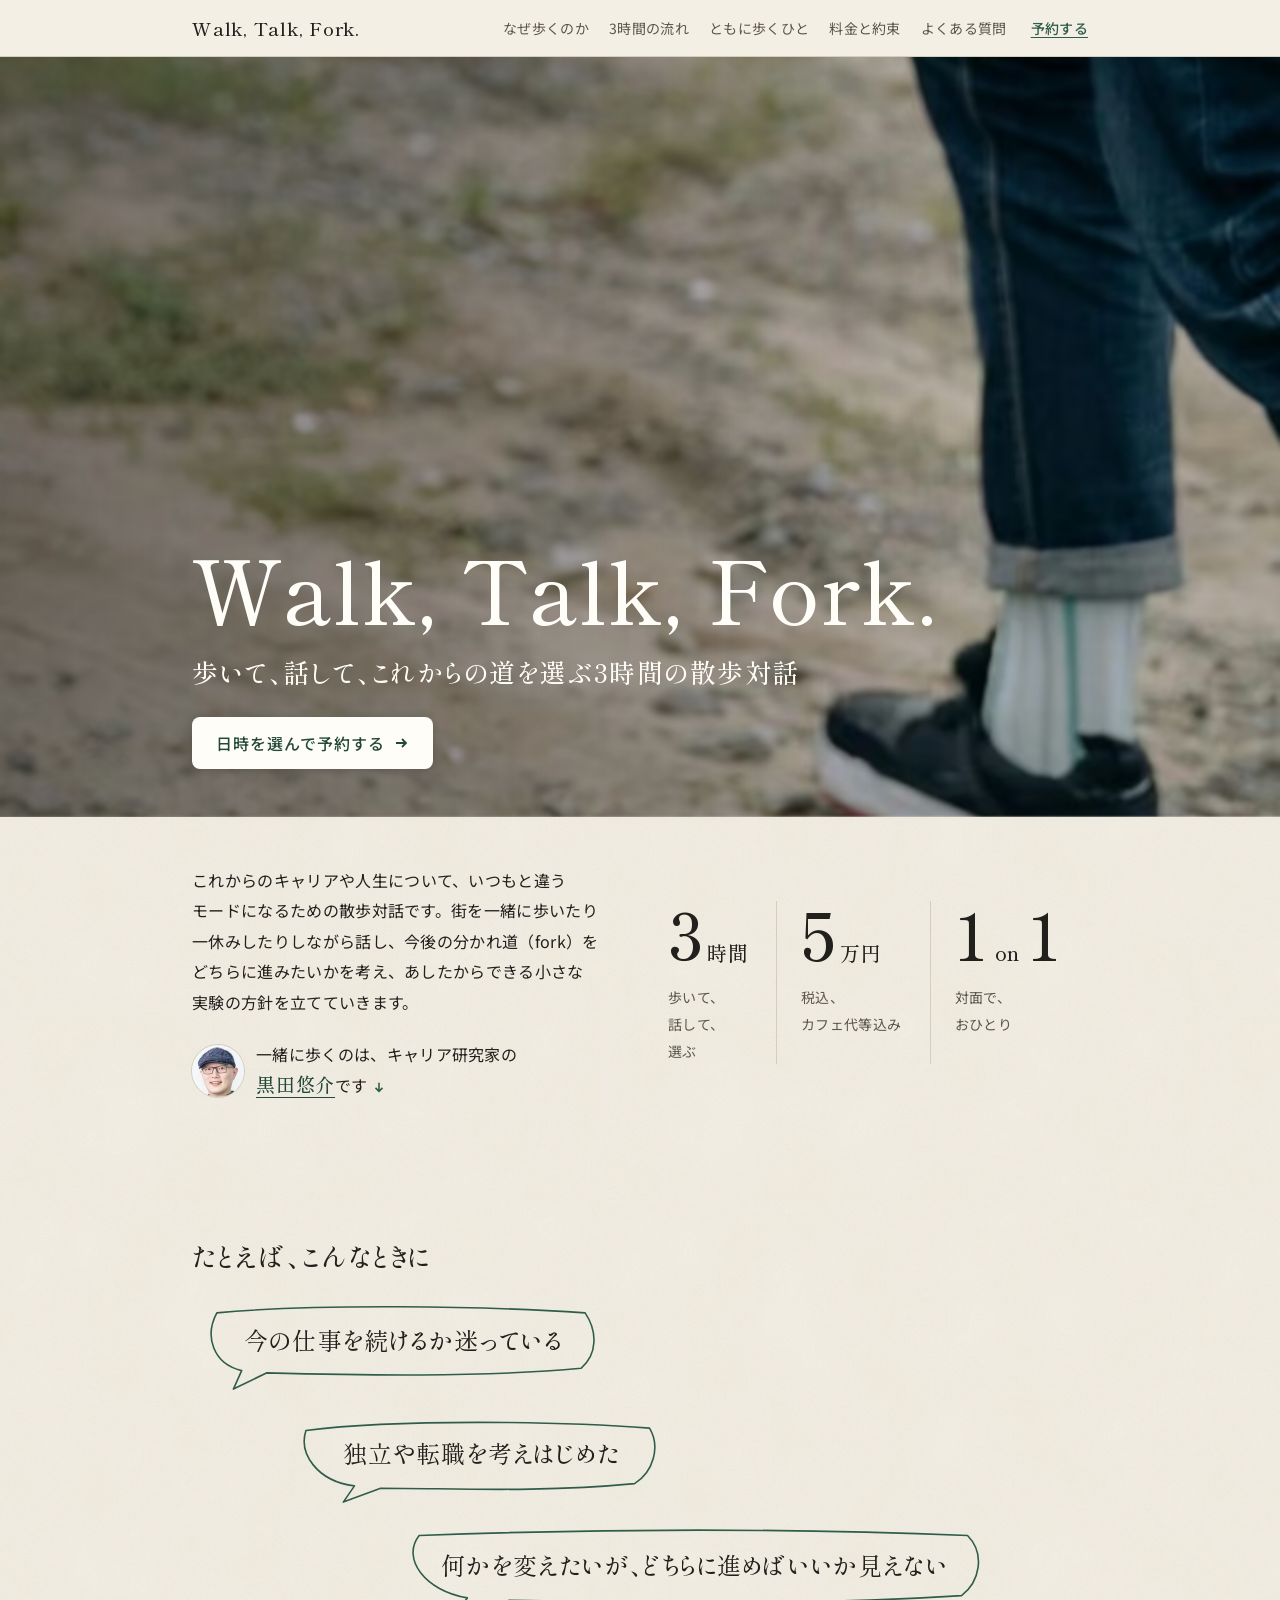
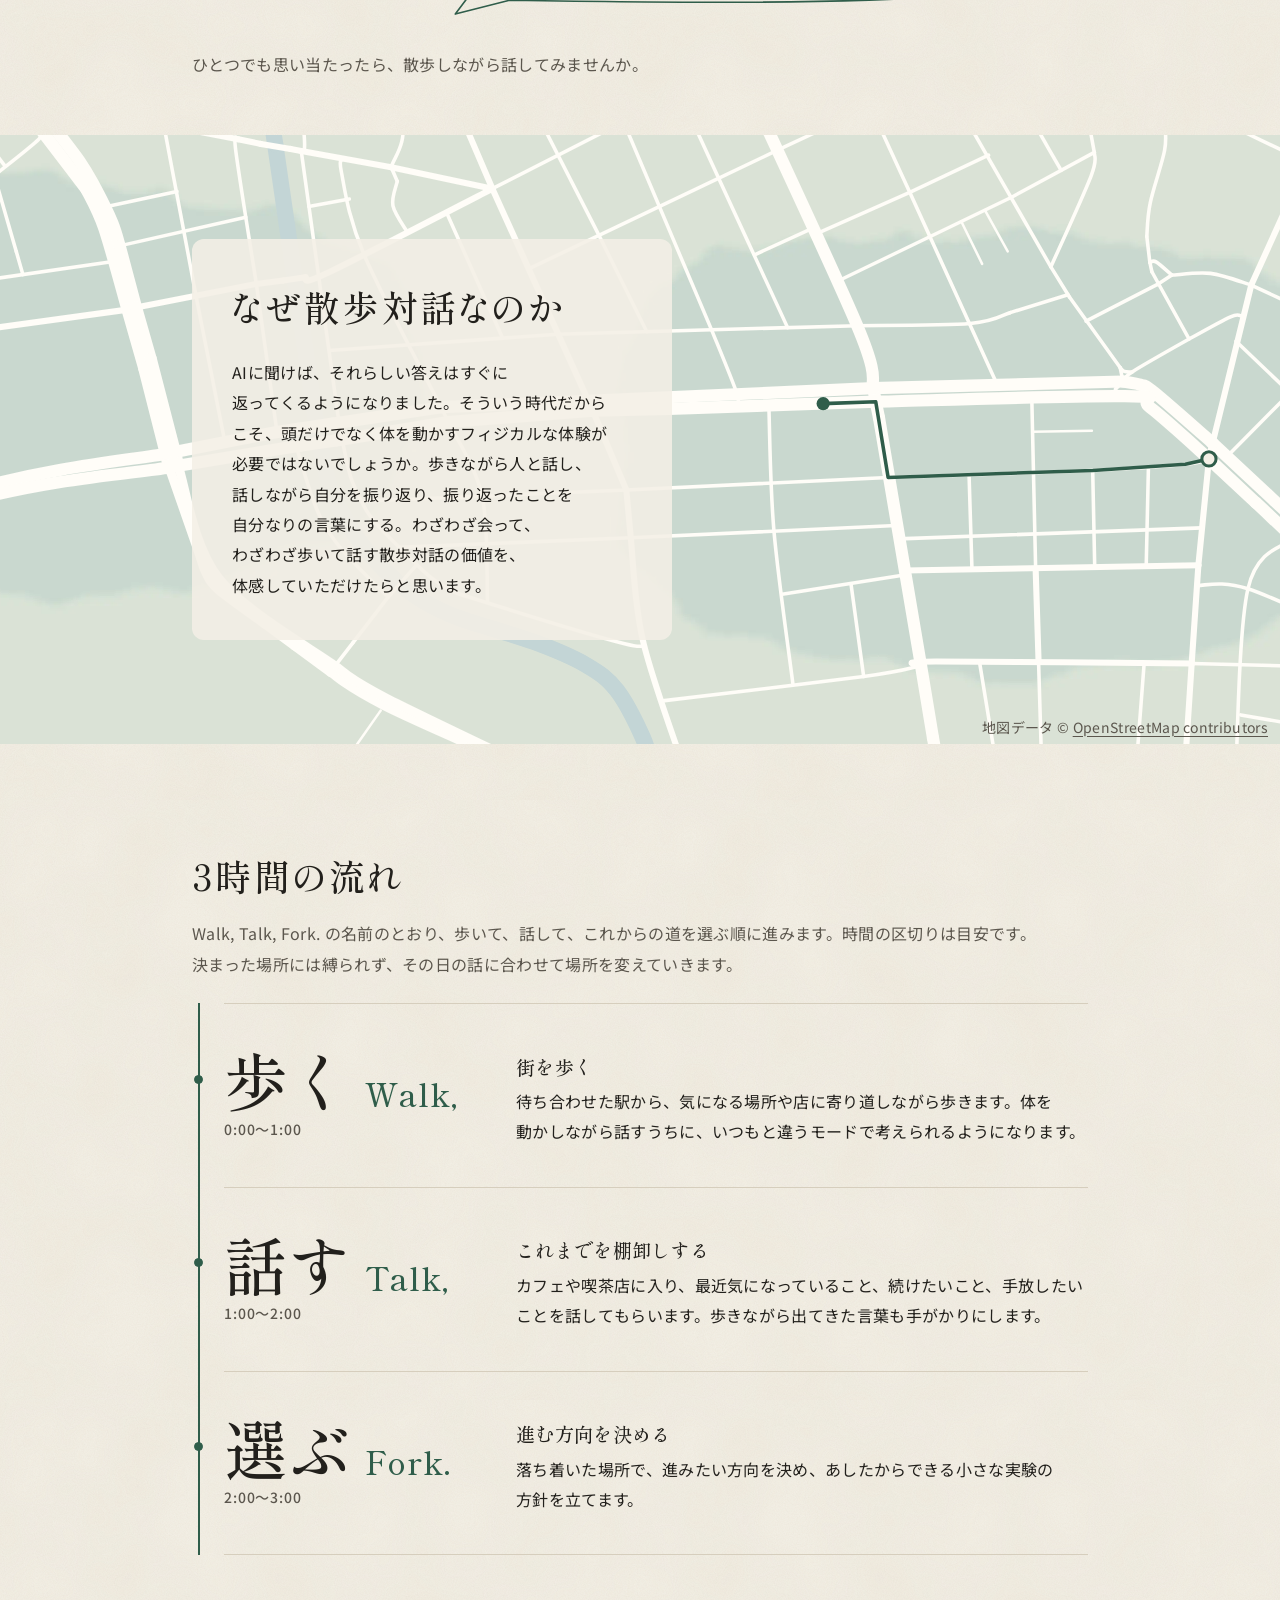
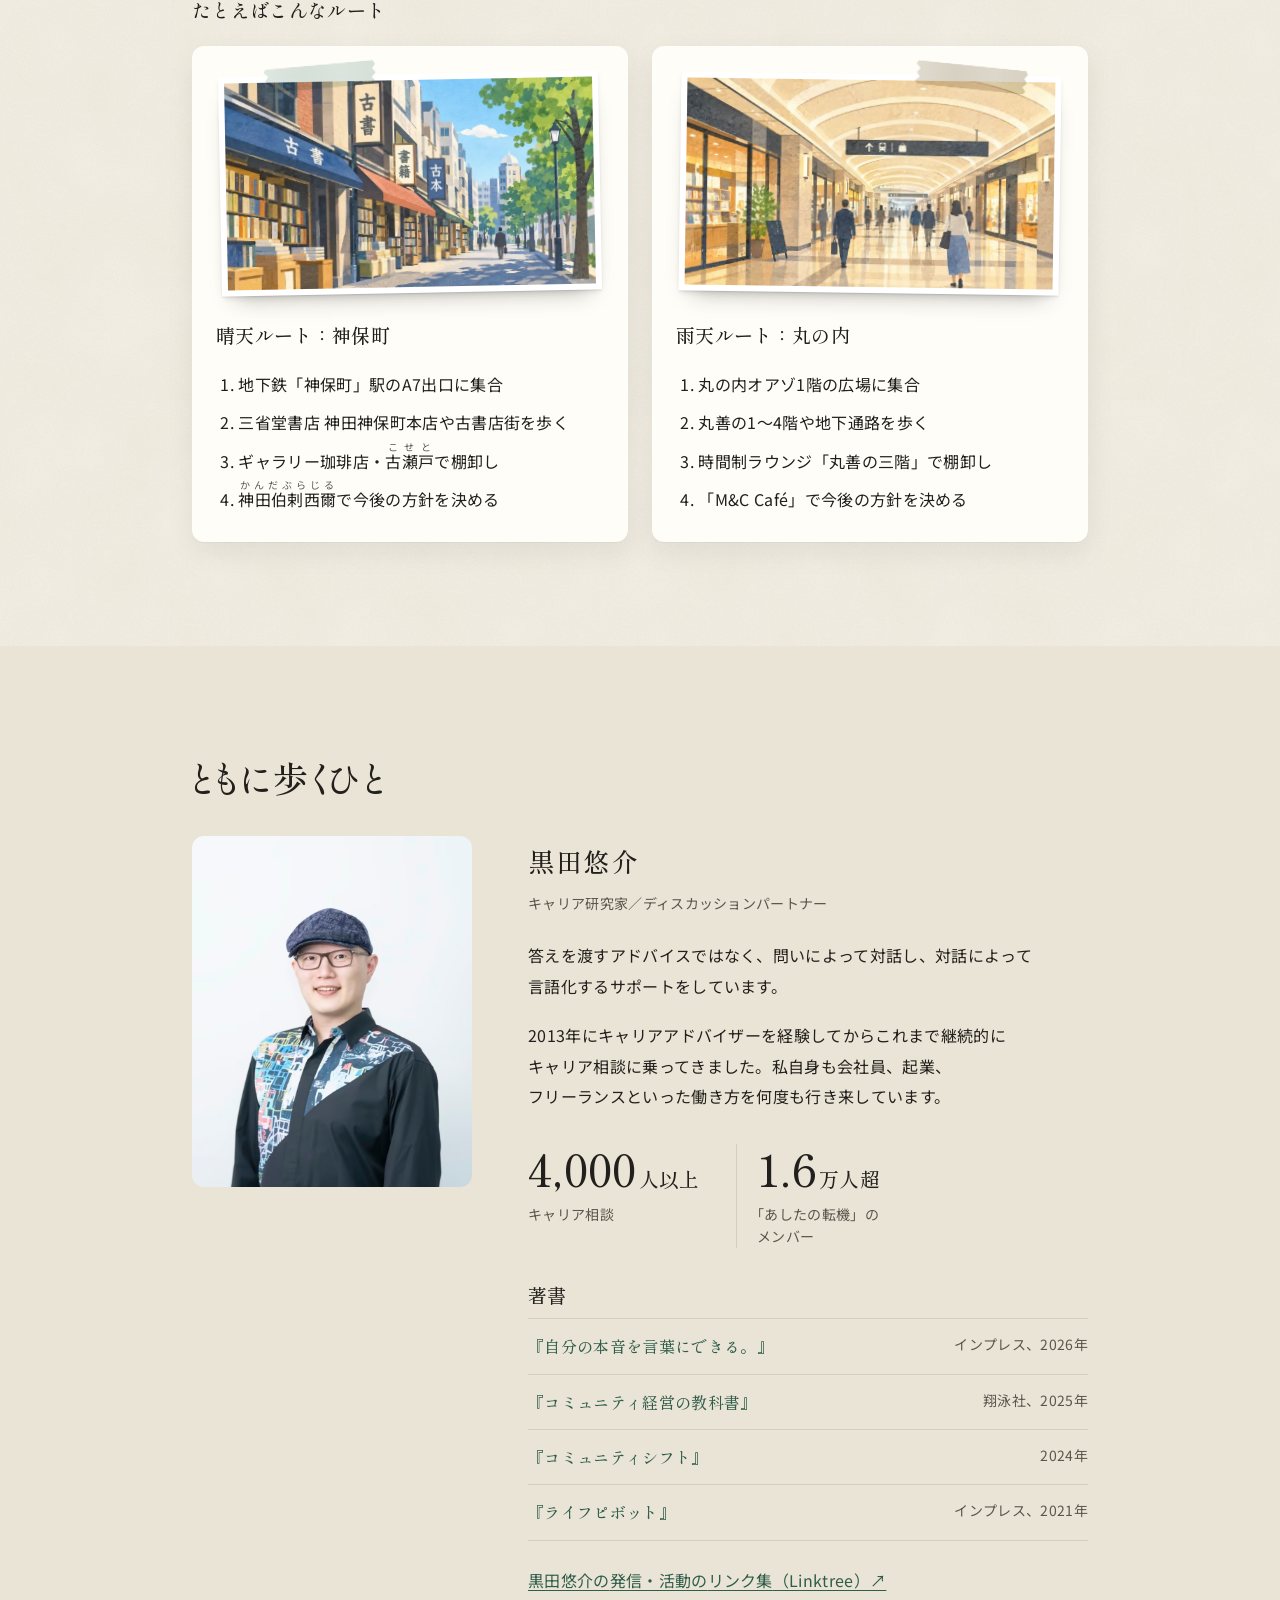
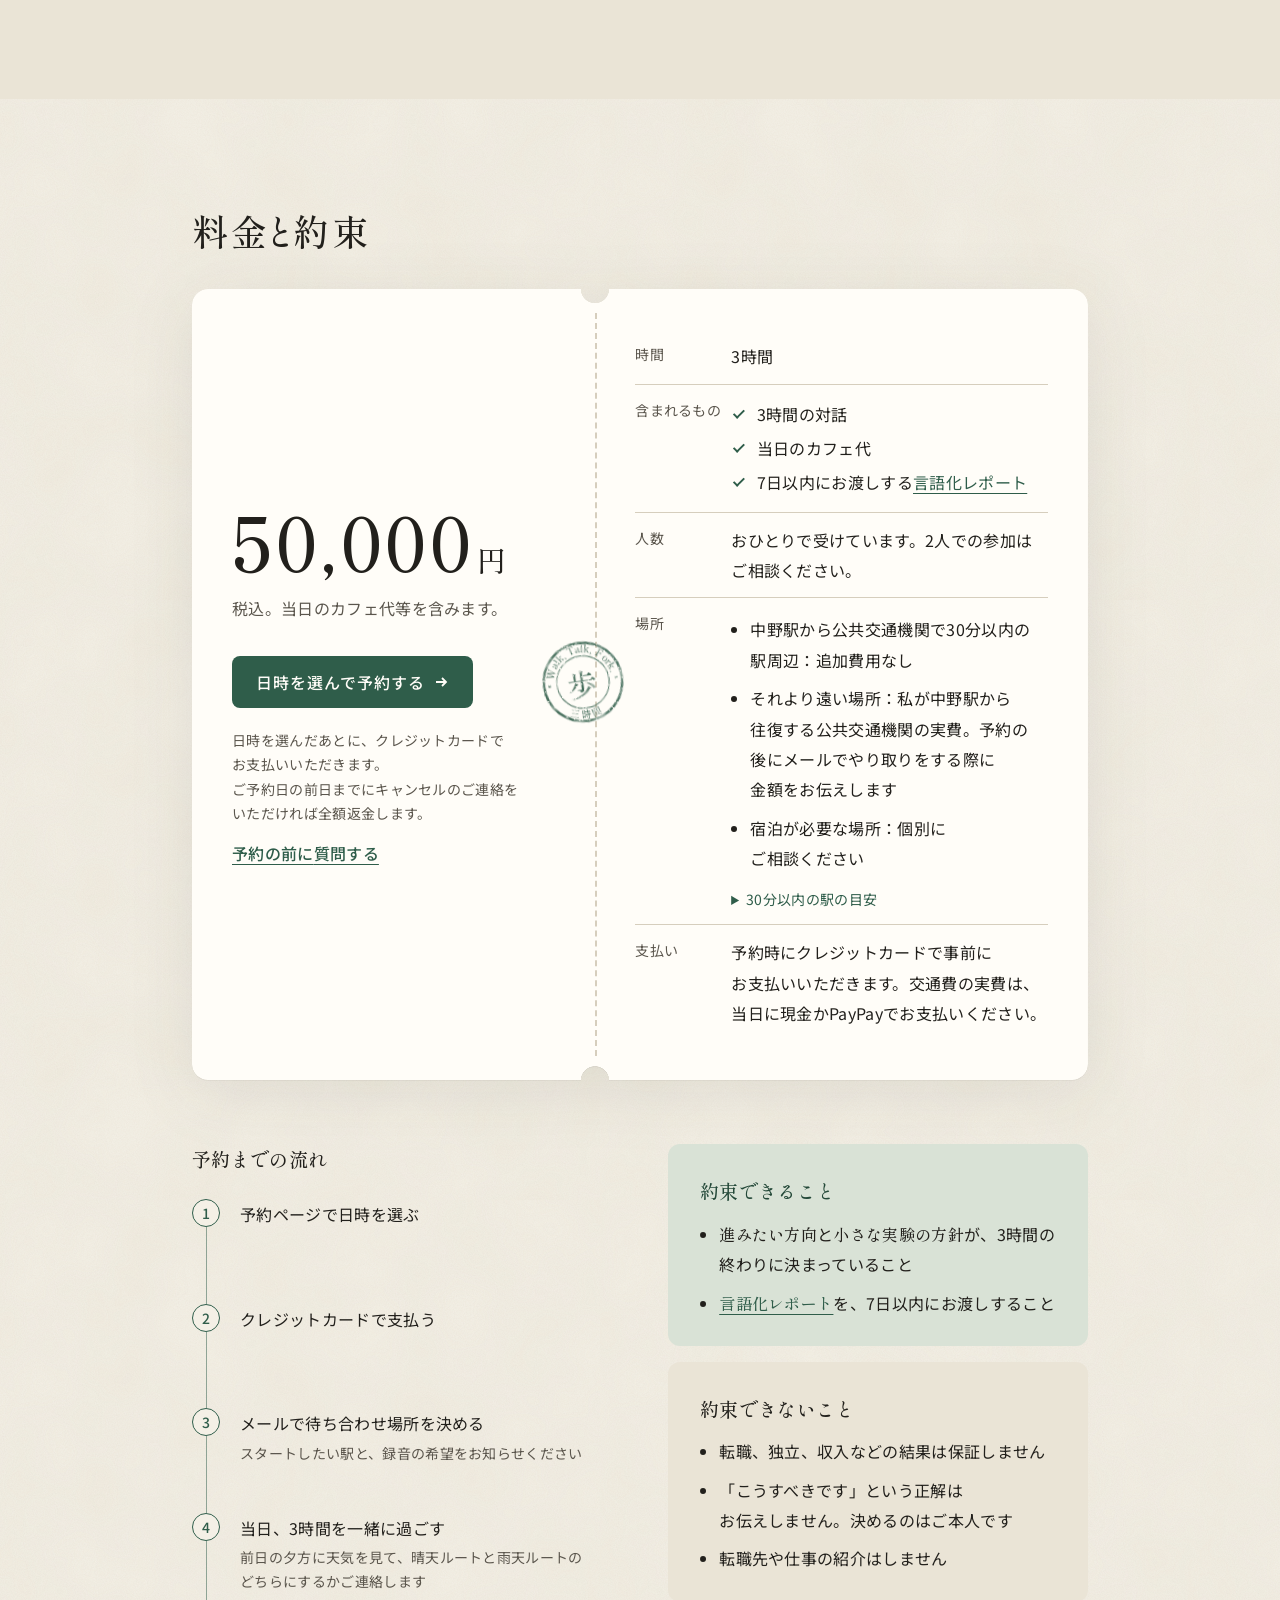
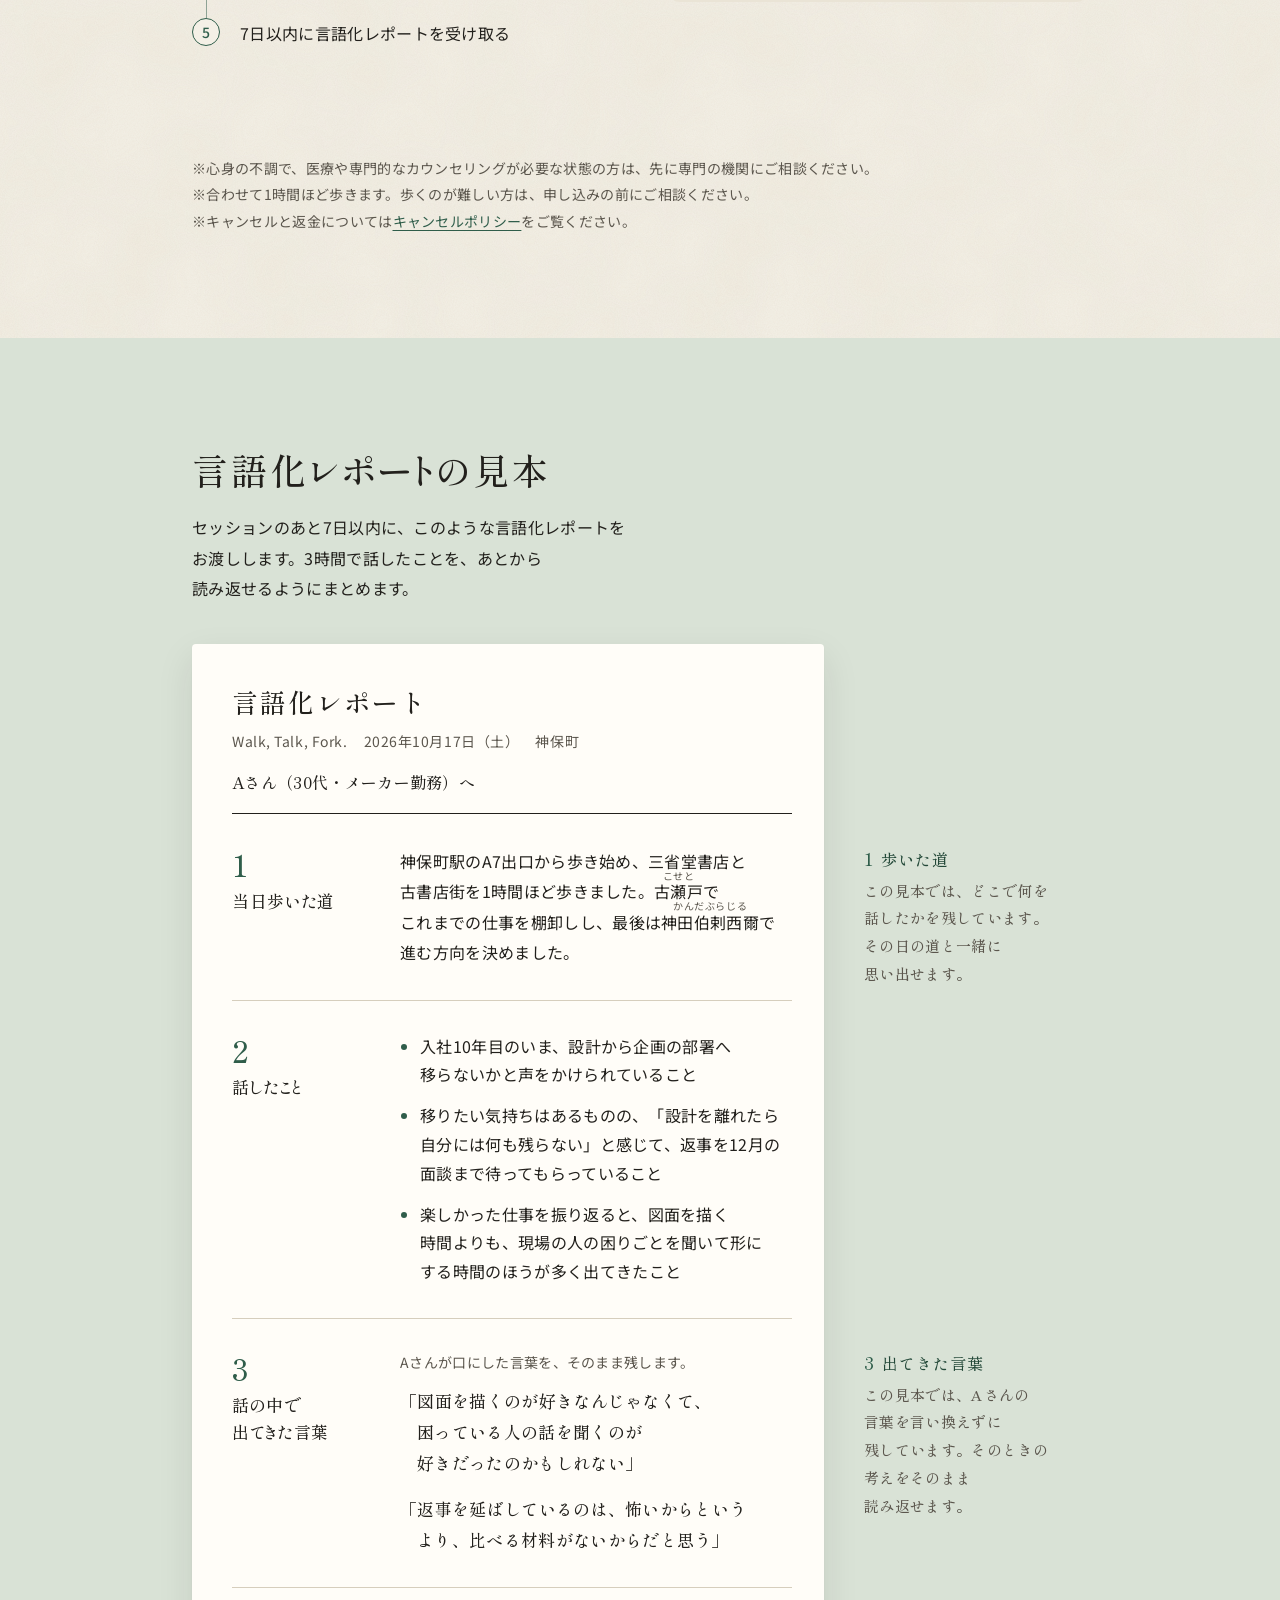
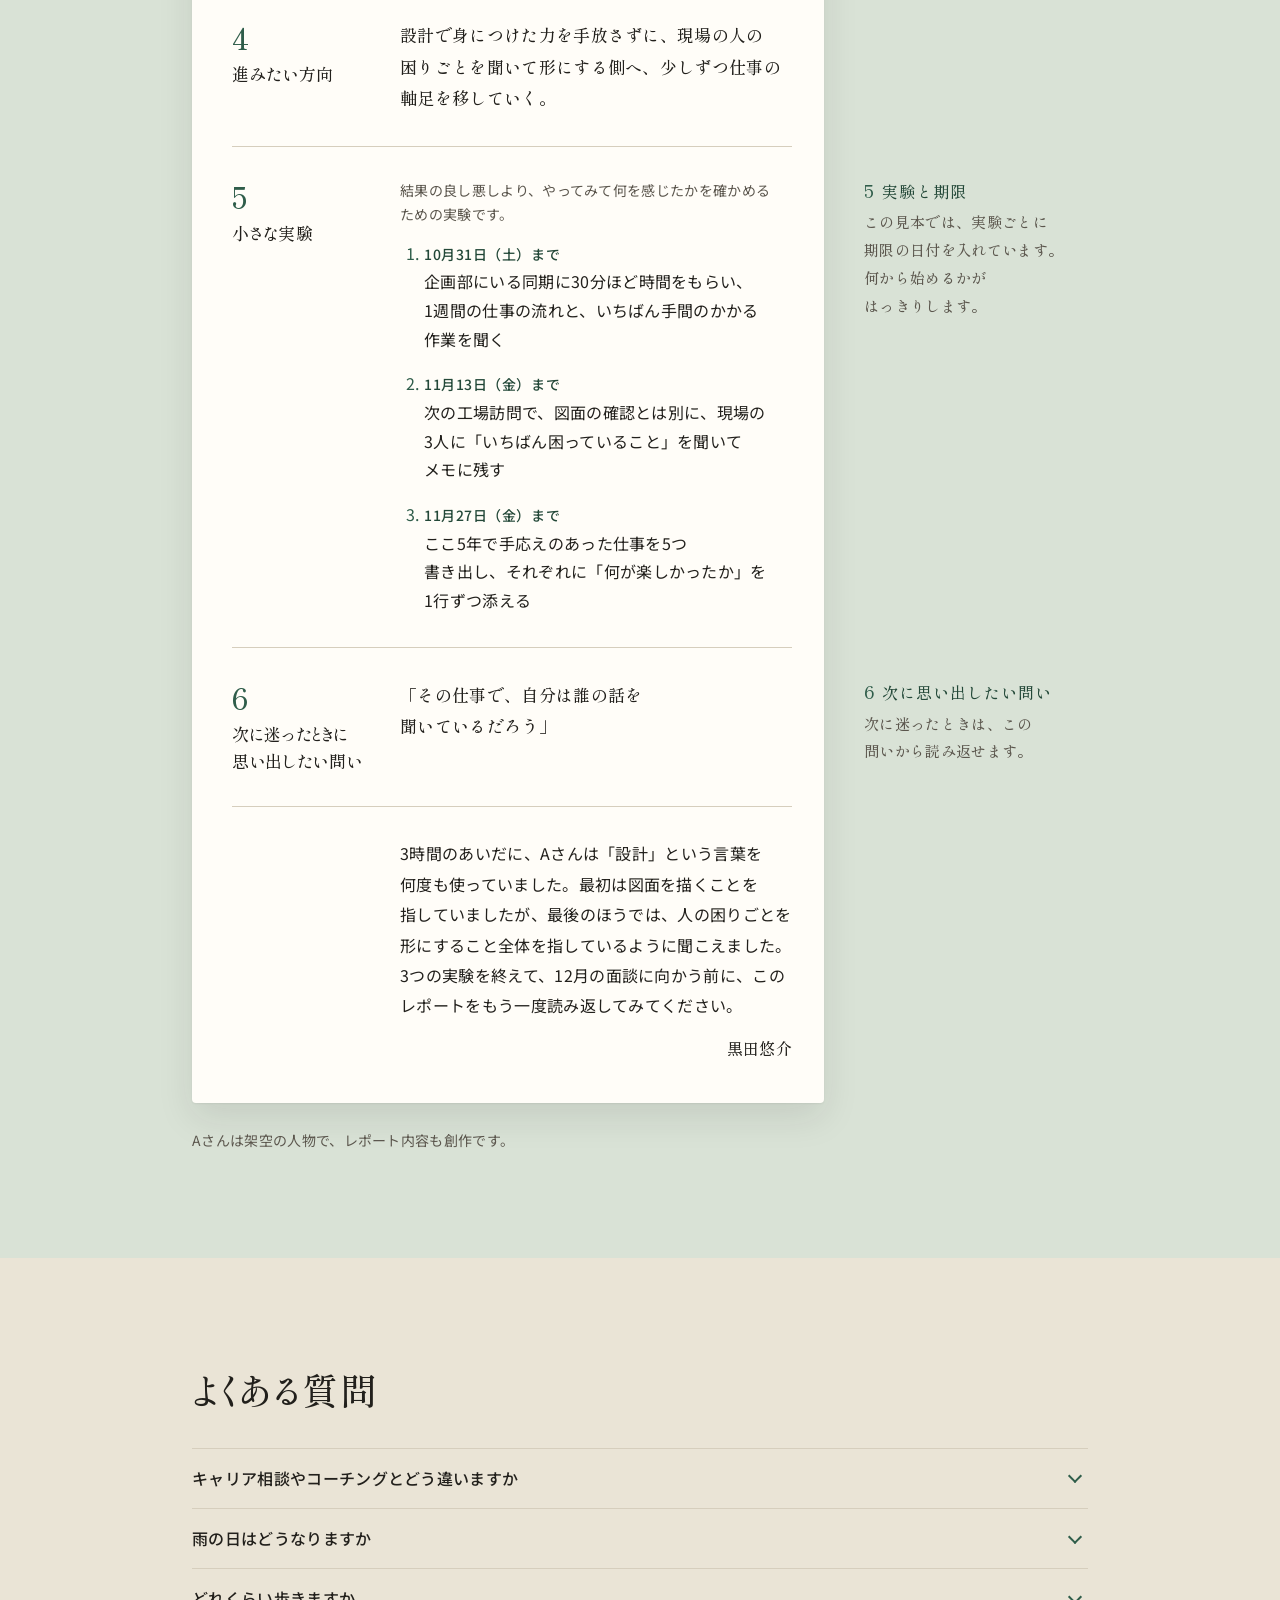
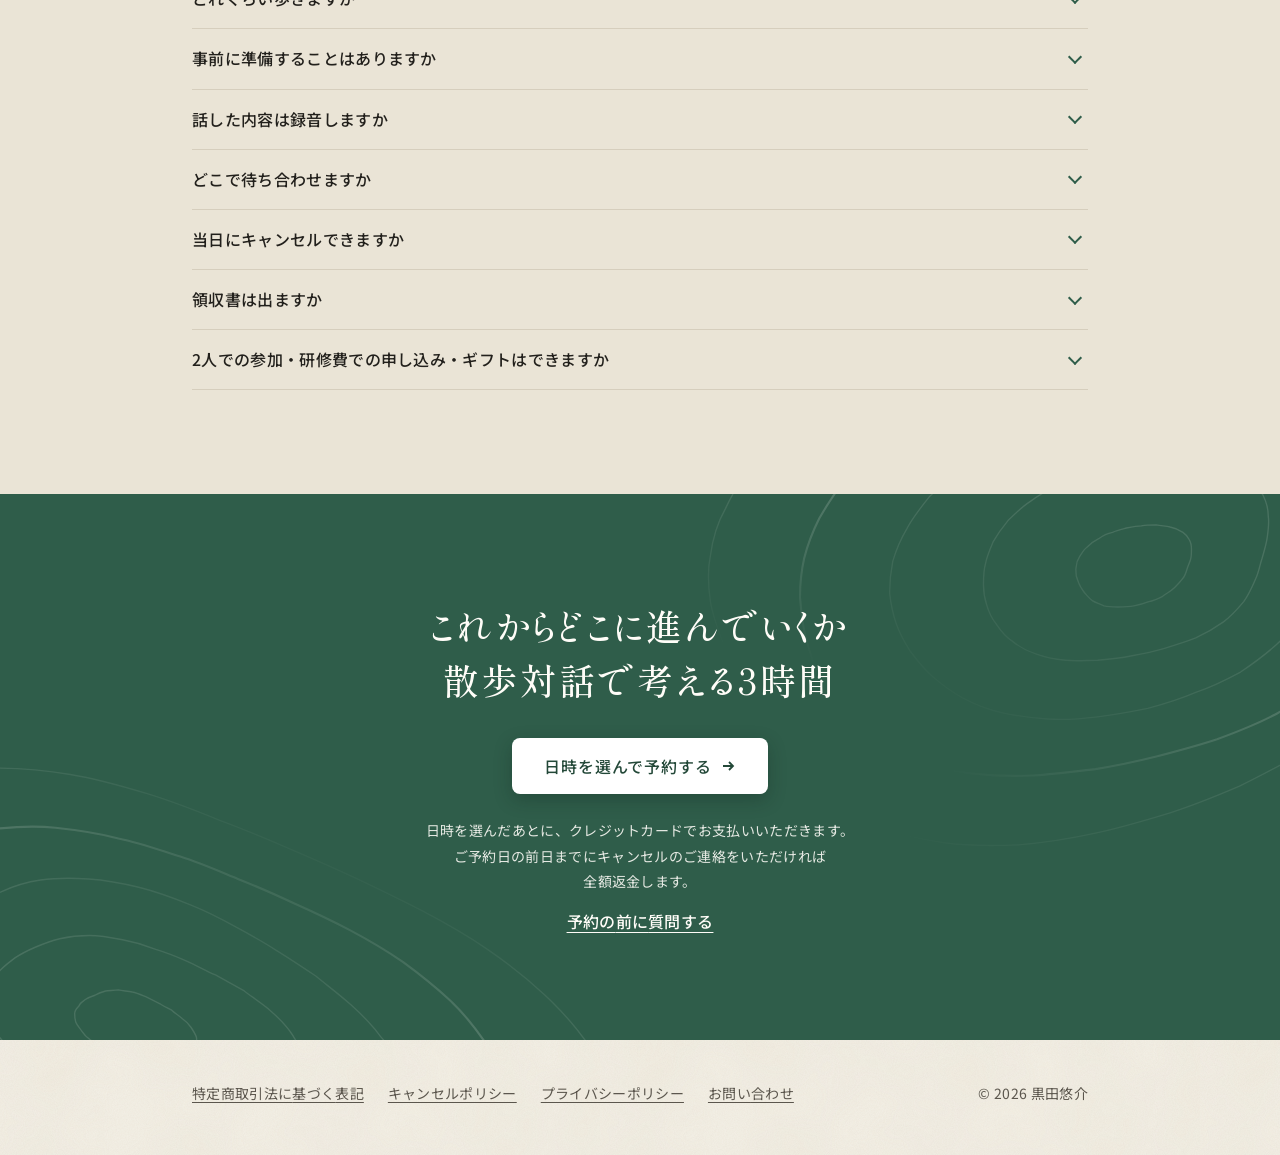
==== commit faa32b00: "「散歩対話」を題名・説明文・TOP・本文・FAQ・構造化データ・特商法に入れる Co-Authored-By: Claude Opus 5.5 <noreply@anthropic.com>" ====
--- a/index.html
+++ b/index.html
@@ -5,11 +5,11 @@
 <meta name="viewport" content="width=device-width, initial-scale=1">
 <meta name="color-scheme" content="only light">
 <meta name="theme-color" content="#F4F0E6">
-<title>Walk, Talk, Fork. 歩いて、話して、これからの道を選ぶ3時間</title>
-<meta name="description" content="キャリア研究家・黒田悠介と街を歩いたり一休みしたりしながら話し、今後の分かれ道（fork）をどちらに進みたいかを考え、あしたからできる小さな実験の方針を立てる3時間の対話セッションです。">
+<title>Walk, Talk, Fork.｜キャリア研究家・黒田悠介との散歩対話</title>
+<meta name="description" content="キャリア研究家・黒田悠介と東京の街を歩きながら話す、3時間の散歩対話です。一休みもはさみながら、今後の分かれ道（fork）をどちらに進みたいかを考え、あしたからできる小さな実験の方針を立てます。">
 <link rel="canonical" href="https://walktalkfork.github.io/">
-<meta property="og:title" content="Walk, Talk, Fork.">
-<meta property="og:description" content="歩いて、話して、これからの道を選ぶ3時間。キャリア研究家・黒田悠介とのマンツーマンの対話セッションです。">
+<meta property="og:title" content="Walk, Talk, Fork.｜黒田悠介との散歩対話">
+<meta property="og:description" content="歩いて、話して、これからの道を選ぶ3時間。キャリア研究家・黒田悠介とのマンツーマンの散歩対話です。">
 <meta property="og:type" content="website">
 <meta property="og:url" content="https://walktalkfork.github.io/">
 <meta property="og:image" content="https://walktalkfork.github.io/assets/ogp.jpg?v=4">
@@ -22,16 +22,16 @@
 <link rel="preconnect" href="https://fonts.googleapis.com">
 <link rel="preconnect" href="https://fonts.gstatic.com" crossorigin>
 <link href="https://fonts.googleapis.com/css2?family=Noto+Sans+JP:wght@400;500&family=Shippori+Mincho:wght@500&display=swap" rel="stylesheet">
-<link rel="stylesheet" href="assets/style.css?v=52">
+<link rel="stylesheet" href="assets/style.css?v=53">
 <script type="application/ld+json">
 {
   "@context": "https://schema.org",
   "@type": "Service",
   "name": "Walk, Talk, Fork.",
-  "description": "キャリア研究家・黒田悠介と街を歩いたり一休みしたりしながら話し、今後の分かれ道（fork）をどちらに進みたいかを考え、あしたからできる小さな実験の方針を立てる3時間の対話セッションです。",
+  "description": "キャリア研究家・黒田悠介と東京の街を歩きながら話す、3時間の散歩対話です。一休みもはさみながら、今後の分かれ道（fork）をどちらに進みたいかを考え、あしたからできる小さな実験の方針を立てます。",
   "url": "https://walktalkfork.github.io/",
   "image": "https://walktalkfork.github.io/assets/ogp.jpg?v=4",
-  "serviceType": "キャリアの対話セッション",
+  "serviceType": "キャリアの散歩対話",
   "areaServed": {
     "@type": "Place",
     "name": "東京（中野駅から公共交通機関で30分以内の駅周辺）"
@@ -81,8 +81,8 @@
     <picture><source type="image/avif" media="(max-width: 639px)" srcset="assets/walk-portrait.avif" width="720" height="1125"><source media="(max-width: 639px)" srcset="assets/walk-portrait.jpg" width="720" height="1125"><source type="image/avif" srcset="assets/walk-1000.avif 1000w, assets/walk.avif 2000w" sizes="100vw"><img src="assets/walk.jpg?v=2" srcset="assets/walk-1000.jpg?v=2 1000w, assets/walk.jpg?v=2 2000w" sizes="100vw" width="2000" height="1125" alt="土の道を歩く人の足もと" fetchpriority="high"></picture>
     <div class="hero-over">
       <div class="wrap">
-        <h1 lang="en"><span>Walk,</span> <span>Talk,</span> <span>Fork.</span></h1>
-        <p class="hero-sub">歩いて、<wbr>話して、<wbr>これからの道を<wbr>選ぶ3時間</p>
+        <h1><span class="hero-name" lang="en"><span>Walk,</span> <span>Talk,</span> <span>Fork.</span></span>
+          <span class="hero-sub">歩いて、<wbr>話して、<wbr>これからの道を<wbr>選ぶ3時間の<wbr>散歩対話</span></h1>
         <a class="btn" id="hero-cta" href="https://calendar.app.google/J7niy7XXtRiKJ6Gh8" target="_blank" rel="noopener" data-goatcounter-click="reserve/hero" data-goatcounter-title="予約（ファーストビュー）">日時を<wbr>選んで<wbr>予約する<wbr>
           <svg width="16" height="16" viewBox="0 0 16 16" fill="none" aria-hidden="true"><path d="M3 8h10M9 4l4 4-4 4" stroke="currentColor" stroke-width="1.8"/></svg>
         </a>
@@ -91,7 +91,7 @@
   </div>
   <div class="wrap hero-rest split">
     <div>
-      <p class="hero-lead">これからの<wbr>キャリアや<wbr>人生に<wbr>ついて、<wbr>いつもと<wbr>違う<wbr>モードに<wbr>なる<wbr>ために<wbr>歩きながら<wbr>対話を<wbr>する<wbr>セッションです。<wbr>街を<wbr>一緒に<wbr>歩いたり<wbr>一休みしたりしながら<wbr>話し、<wbr>今後の<wbr>分かれ道<wbr>（fork）を<wbr>どちらに<wbr>進みたいかを<wbr>考え、<wbr>あしたから<wbr>できる<wbr>小さな<wbr>実験の<wbr>方針を<wbr>立てていきます。</p>
+      <p class="hero-lead">これからの<wbr>キャリアや<wbr>人生に<wbr>ついて、<wbr>いつもと<wbr>違う<wbr>モードに<wbr>なる<wbr>ための<wbr>散歩対話です。<wbr>街を<wbr>一緒に<wbr>歩いたり<wbr>一休みしたりしながら<wbr>話し、<wbr>今後の<wbr>分かれ道<wbr>（fork）を<wbr>どちらに<wbr>進みたいかを<wbr>考え、<wbr>あしたから<wbr>できる<wbr>小さな<wbr>実験の<wbr>方針を<wbr>立てていきます。</p>
       <!-- 誰と歩くのかを読み始めてすぐ分かるよう、顔の丸と名前を置き、「ともに歩くひと」へ移れるようにする（2回目の見本 c1 の「顔あり」）。
            顔の画像は tools/make_face.py が assets/kuroda.jpg から切り出す。写真の上には何も足さない -->
       <a class="hero-guide" href="#about" data-goatcounter-click="link/about-hero" data-goatcounter-title="ともに歩くひと（ファーストビュー）">
@@ -117,7 +117,7 @@
       <li><svg viewBox="0 0 100 40" preserveAspectRatio="none" aria-hidden="true"><path d="M4 8 C28 3 72 4 96 7 C99 15 97 26 92 31 C66 35 44 33 24 33 L14 39 L17 32 C7 30 2 18 4 8Z"/></svg><span>独立や<wbr>転職を<wbr>考え<wbr>はじめた</span></li>
       <li><svg viewBox="0 0 100 40" preserveAspectRatio="none" aria-hidden="true"><path d="M5 5 C35 2 68 2 96 5 C99 13 98 25 95 31 C72 35 46 34 20 33 L11 39 L13 32 C6 29 2 15 5 5Z"/></svg><span>何かを<wbr>変えたいが、<wbr>どちらに<wbr>進めばいいか<wbr>見えない</span></li>
     </ul>
-    <p class="voices-after">ひとつでも<wbr>思い当たったら、<wbr>歩きながら<wbr>話してみませんか。</p>
+    <p class="voices-after">ひとつでも<wbr>思い当たったら、<wbr>散歩しながら<wbr>話してみませんか。</p>
   </div>
 </section>
 
@@ -133,8 +133,8 @@
 </svg>
   <div class="wrap">
     <div class="why-card">
-      <h2>な<wbr>ぜ歩くのか</h2>
-      <p>AIに<wbr>聞けば、<wbr>それらしい<wbr>答えは<wbr>すぐに<wbr>返ってくるようになりました。<wbr>そういう<wbr>時代だから<wbr>こそ、<wbr>頭だけでなく<wbr>体を<wbr>動かすフィジカルな<wbr>体験が<wbr>必要ではないでしょうか。<wbr>歩きながら<wbr>人と<wbr>話し、<wbr>話しながら<wbr>自分を<wbr>振り返り、<wbr>振り返った<wbr>ことを<wbr>自分なりの<wbr>言葉に<wbr>する。<wbr>わざわざ会って、<wbr>わざわざ歩いて<wbr>話す<wbr>ことの<wbr>価値を<wbr>体感していただけたらと<wbr>思います。</p>
+      <h2>なぜ散歩対話なのか</h2>
+      <p>AIに<wbr>聞けば、<wbr>それらしい<wbr>答えは<wbr>すぐに<wbr>返ってくるようになりました。<wbr>そういう<wbr>時代だから<wbr>こそ、<wbr>頭だけでなく<wbr>体を<wbr>動かすフィジカルな<wbr>体験が<wbr>必要ではないでしょうか。<wbr>歩きながら<wbr>人と<wbr>話し、<wbr>話しながら<wbr>自分を<wbr>振り返り、<wbr>振り返った<wbr>ことを<wbr>自分なりの<wbr>言葉に<wbr>する。<wbr>わざわざ会って、<wbr>わざわざ歩いて<wbr>話す散歩対話の<wbr>価値を、<wbr>体感していただけたらと<wbr>思います。</p>
     </div>
   </div>
   <p class="map-credit">地図データ © <a href="https://www.openstreetmap.org/copyright" target="_blank" rel="noopener">OpenStreetMap contributors</a></p>
@@ -473,6 +473,10 @@
 
     <div class="faq">
       <details name="faq">
+        <summary>キャリア相談や<wbr>コーチングと<wbr>どう<wbr>違いますか</summary>
+        <div class="a"><p>街を<wbr>歩きながら話す散歩対話です。<wbr>最初の<wbr>1時間は<wbr>歩き、<wbr>その<wbr>あとは<wbr>カフェなどで<wbr>続けます。<wbr>体を<wbr>動かしながら話すうちに、<wbr>いつもと<wbr>違う<wbr>モードで<wbr>考えられるようになります。<wbr>答えを<wbr>渡すアドバイスではなく、<wbr>問いに<wbr>よって<wbr>対話し、<wbr>出てきた<wbr>言葉を<wbr>言語化レポートに<wbr>まとめて<wbr>お渡しします。</p></div>
+      </details>
+      <details name="faq">
         <summary>雨の<wbr>日は<wbr>どうなりますか</summary>
         <div class="a">
           <p>屋内中心の<wbr>ルートに<wbr>変えて<wbr>実施します。<wbr>前日の<wbr>夕方に<wbr>天気を<wbr>見て、<wbr>どちらの<wbr>ルートに<wbr>するか<wbr>ご連絡します。</p>
@@ -522,7 +526,7 @@
 <section class="section closing" id="reserve">
   <svg class="contours" viewBox="0 0 1200 600" preserveAspectRatio="xMidYMid slice" aria-hidden="true" focusable="false"><g fill="none" stroke-linecap="round" stroke-linejoin="round"><path style="--contour-i:0" d="M666 102C668 87 672 72 680 58C687 43 696 28 708 14C719 0 733 -14 748 -26C763 -39 780 -51 797 -63C814 -74 833 -85 852 -94C871 -104 892 -113 912 -120C933 -128 955 -135 976 -140C998 -146 1020 -150 1042 -154C1064 -158 1086 -160 1109 -162C1131 -164 1153 -165 1176 -165C1198 -165 1221 -164 1243 -161C1265 -159 1287 -155 1307 -149C1326 -143 1345 -134 1360 -124C1375 -114 1387 -102 1396 -88C1404 -75 1408 -59 1410 -44C1411 -29 1409 -13 1405 3C1402 18 1396 33 1391 47C1385 62 1379 75 1373 89C1367 102 1362 115 1356 129C1350 142 1344 156 1337 170C1329 183 1320 197 1309 211C1298 225 1285 238 1270 251C1255 264 1238 276 1220 287C1202 298 1182 308 1162 318C1141 327 1119 336 1097 343C1074 350 1051 357 1027 362C1004 367 979 371 955 373C932 374 907 374 885 371C863 368 842 363 823 356C805 349 789 339 775 329C761 318 750 306 740 294C730 282 722 270 715 258C707 246 701 233 695 221C688 209 682 197 678 184C673 171 668 158 666 145C664 131 663 116 666 102Z" pathLength="1"/><path style="--contour-i:1" d="M552 561C564 577 573 594 579 610C585 627 588 643 587 659C587 674 583 689 576 702C569 715 557 728 544 737C530 747 512 755 494 761C476 767 454 771 434 774C414 777 392 778 372 780C352 781 333 782 314 783C294 785 276 787 256 788C237 790 217 792 195 792C173 793 150 793 127 790C103 787 77 783 53 776C29 769 4 760 -19 749C-41 739 -63 726 -83 714C-104 701 -122 687 -140 673C-157 658 -173 644 -188 629C-203 614 -217 598 -228 583C-239 567 -249 551 -255 535C-261 519 -264 503 -264 489C-264 474 -259 460 -254 447C-248 434 -239 423 -229 412C-220 401 -208 391 -197 381C-186 371 -174 362 -161 353C-149 344 -135 335 -120 328C-104 321 -87 314 -68 309C-49 305 -27 302 -5 301C18 301 42 303 66 307C90 311 115 318 138 325C161 332 184 341 206 350C228 358 249 367 270 376C291 385 312 394 333 404C354 414 375 424 396 435C417 446 438 458 457 471C476 484 495 499 511 514C527 529 541 545 552 561Z" pathLength="1"/><path class="idx" style="--contour-i:2" d="M754 104C757 92 762 79 768 67C775 55 783 42 793 30C803 18 814 7 827 -4C840 -15 855 -25 870 -35C885 -44 902 -52 919 -60C937 -67 955 -73 973 -79C991 -84 1010 -88 1029 -92C1047 -95 1066 -98 1085 -100C1104 -102 1123 -104 1143 -105C1162 -105 1183 -106 1202 -104C1221 -102 1241 -100 1258 -95C1275 -89 1291 -82 1303 -73C1315 -63 1324 -51 1329 -39C1335 -27 1335 -13 1335 0C1334 14 1329 28 1326 40C1322 53 1316 65 1312 77C1308 89 1305 100 1301 111C1298 123 1295 135 1290 147C1285 159 1280 172 1272 184C1264 196 1253 209 1240 220C1227 231 1211 242 1195 251C1178 260 1160 267 1141 274C1123 280 1104 285 1085 290C1065 295 1046 299 1027 302C1007 304 987 307 968 308C948 309 928 308 910 306C892 304 873 300 858 294C842 289 828 281 816 272C804 264 794 254 786 244C778 233 772 222 766 211C761 200 758 188 755 177C752 165 751 153 750 141C750 129 751 117 754 104Z" pathLength="1"/><path class="idx" style="--contour-i:3" d="M454 557C463 570 470 584 475 597C479 610 482 624 482 637C481 649 478 662 472 672C467 683 457 693 446 701C435 710 421 716 406 721C391 726 373 730 357 732C340 735 322 736 305 737C288 738 272 739 255 740C238 740 221 741 203 740C185 740 166 739 147 737C128 734 108 731 89 725C70 720 50 713 31 705C13 697 -5 687 -22 678C-38 668 -54 657 -69 646C-85 635 -99 624 -113 612C-126 600 -140 588 -151 575C-161 562 -171 548 -177 535C-184 522 -187 508 -188 496C-188 483 -184 471 -179 460C-174 450 -165 440 -157 431C-148 422 -137 414 -126 407C-116 399 -104 392 -92 386C-80 379 -67 373 -52 368C-37 364 -21 359 -4 358C14 356 33 355 52 357C71 359 92 362 111 367C131 371 150 378 169 384C188 390 206 398 223 405C241 412 259 420 276 428C294 436 311 444 328 453C345 462 362 472 378 483C393 494 408 506 421 518C434 530 445 544 454 557Z" pathLength="1"/><path style="--contour-i:4" d="M837 107C840 97 844 87 850 77C855 67 863 57 871 47C880 38 889 29 900 20C911 12 923 3 936 -4C949 -11 963 -18 977 -23C992 -28 1007 -32 1023 -36C1038 -39 1053 -40 1068 -41C1083 -42 1098 -43 1113 -42C1128 -42 1142 -41 1157 -40C1171 -38 1186 -36 1199 -32C1212 -28 1225 -23 1235 -16C1245 -9 1253 0 1258 9C1263 18 1265 29 1265 39C1266 49 1263 60 1261 70C1258 80 1254 90 1250 99C1246 109 1243 118 1238 128C1233 138 1228 147 1222 157C1215 166 1207 176 1197 185C1187 194 1175 203 1163 211C1150 218 1136 225 1121 230C1107 236 1091 241 1076 245C1061 248 1045 251 1029 253C1013 255 997 256 982 255C967 254 952 252 939 249C925 246 913 241 902 235C891 229 882 222 874 215C866 208 859 199 853 191C848 183 843 174 840 165C837 156 835 146 834 137C834 127 835 117 837 107Z" pathLength="1"/><path style="--contour-i:5" d="M357 553C366 563 373 574 377 585C382 595 385 606 384 616C383 626 380 636 373 644C367 652 356 658 345 663C334 669 320 672 307 674C294 677 280 677 266 679C253 680 241 681 228 683C215 684 202 686 189 686C175 687 160 688 145 687C129 686 113 683 97 679C81 675 64 669 49 662C35 655 21 646 8 638C-5 629 -16 620 -27 610C-38 601 -48 591 -57 582C-66 572 -75 562 -82 551C-88 541 -94 530 -96 520C-98 510 -97 500 -95 491C-92 482 -86 474 -79 467C-73 460 -64 454 -56 448C-48 442 -39 436 -29 431C-20 426 -10 421 1 417C12 412 24 408 38 406C52 404 67 404 83 405C98 406 115 409 131 413C147 417 163 423 178 429C193 435 207 442 221 450C234 457 247 464 259 472C272 480 284 488 296 496C307 505 319 514 329 523C339 532 349 542 357 553Z" pathLength="1"/><path style="--contour-i:6" d="M924 109C925 103 928 96 931 89C935 82 940 75 945 69C951 63 958 56 966 51C974 45 983 40 992 36C1001 32 1011 28 1021 25C1031 22 1042 21 1052 19C1062 18 1072 17 1082 16C1092 16 1102 16 1112 16C1122 17 1132 18 1141 20C1151 22 1160 25 1167 29C1174 33 1180 39 1184 45C1187 51 1189 58 1189 65C1190 71 1189 78 1188 85C1187 92 1185 98 1183 105C1181 111 1180 118 1177 124C1174 131 1171 138 1166 145C1161 151 1155 158 1147 164C1140 169 1130 175 1121 179C1111 183 1101 186 1091 189C1081 192 1071 194 1060 196C1050 198 1040 199 1029 200C1019 200 1009 201 999 200C989 199 979 197 971 194C962 191 955 187 949 182C943 178 938 172 934 166C930 161 927 155 925 148C923 142 922 136 922 129C922 123 922 116 924 109Z" pathLength="1"/><path style="--contour-i:7" d="M272 548C277 555 281 563 283 570C285 577 285 584 283 590C282 596 277 602 272 607C267 612 259 615 252 618C244 621 235 622 227 624C218 626 210 627 201 628C193 629 185 630 176 631C167 631 158 632 148 632C138 632 128 631 117 629C107 627 96 623 86 619C76 615 66 610 57 604C48 599 40 593 33 587C25 581 18 574 12 568C6 561 0 554 -5 548C-9 541 -12 534 -14 527C-15 520 -14 514 -12 508C-10 502 -6 497 -1 492C3 487 9 483 14 479C20 475 26 472 33 469C40 466 48 463 56 461C65 459 74 458 84 458C94 458 105 460 115 462C126 464 136 467 146 471C156 474 166 478 175 482C184 486 193 491 202 495C211 500 220 505 229 510C237 516 246 522 253 528C260 534 267 541 272 548Z" pathLength="1"/><path style="--contour-i:8" d="M1009 112C1009 109 1010 106 1012 103C1014 100 1016 96 1019 94C1022 91 1026 88 1030 86C1034 83 1038 81 1043 80C1047 78 1052 77 1056 76C1061 75 1066 74 1070 74C1075 73 1080 73 1084 73C1089 74 1093 74 1097 75C1102 76 1106 78 1109 80C1112 82 1114 85 1115 87C1117 90 1117 93 1117 96C1117 99 1117 103 1116 106C1115 109 1114 111 1113 114C1112 117 1111 121 1109 123C1107 126 1104 129 1101 132C1098 135 1094 137 1090 140C1086 142 1082 144 1077 145C1072 147 1068 148 1063 149C1058 150 1053 150 1048 150C1043 150 1039 150 1035 149C1031 147 1027 146 1024 144C1021 142 1019 139 1017 137C1015 134 1013 132 1012 129C1011 127 1010 124 1009 121C1009 118 1008 115 1009 112Z" pathLength="1"/><path style="--contour-i:9" d="M179 544C181 547 183 550 184 553C185 556 184 559 183 562C182 564 180 567 178 569C175 570 171 571 168 572C164 573 160 574 157 574C153 575 150 575 146 576C142 576 138 577 134 577C130 576 125 576 121 575C116 574 111 573 107 571C103 569 99 567 95 564C92 562 88 559 85 556C82 554 79 551 77 548C75 545 72 542 71 539C70 536 70 533 70 531C70 528 72 526 74 524C75 521 78 520 80 518C83 516 86 515 89 514C92 512 95 511 99 510C102 510 107 509 111 509C115 510 120 510 124 511C129 512 133 514 138 516C142 518 146 520 150 522C153 524 157 526 161 528C164 531 168 533 171 536C174 538 177 541 179 544Z" pathLength="1"/></g></svg>
   <div class="wrap">
-    <h2>これから<wbr>どこに<wbr>進んでいくか<br>歩きながら<wbr>考える<wbr>3時間</h2>
+    <h2>これから<wbr>どこに<wbr>進んでいくか<br>散歩対話で<wbr>考える3時間</h2>
     <a class="btn" href="https://calendar.app.google/J7niy7XXtRiKJ6Gh8" target="_blank" rel="noopener" data-goatcounter-click="reserve/closing" data-goatcounter-title="予約（最後）">日時を<wbr>選んで<wbr>予約する<wbr>
       <svg width="16" height="16" viewBox="0 0 16 16" fill="none" aria-hidden="true"><path d="M3 8h10M9 4l4 4-4 4" stroke="currentColor" stroke-width="1.8"/></svg>
     </a>
--- a/assets/style.css
+++ b/assets/style.css
@@ -157,9 +157,10 @@
   margin: 0; font-family: var(--mincho); font-weight: 500;
   font-size: clamp(44px, 11vw, 88px); line-height: 1.1; letter-spacing: 0.01em;
 }
-/* 名前の3語は1つずつ動かせるよう inline-block にしておく（止まっているときの見た目は同じ。見本 m3） */
-.hero h1 span { display: inline-block; }
-.hero-sub { margin: var(--space-4) 0 0; font-family: var(--mincho); font-size: clamp(20px, 4.8vw, var(--fs-large)); line-height: 1.6; font-weight: 500; }
+/* 名前の3語は1つずつ動かせるよう inline-block にしておく（止まっているときの見た目は同じ。見本 m3）。
+   h1 にはサブタイトル（.hero-sub）も入っているので、名前の動きと形は .hero-name の中の3語だけにかける（2026-11-15 散歩対話の見本 k14） */
+.hero-name > span { display: inline-block; }
+.hero-sub { display: block; margin: var(--space-4) 0 0; font-family: var(--mincho); font-size: clamp(20px, 4.8vw, var(--fs-large)); line-height: 1.6; font-weight: 500; text-wrap: pretty; }
 .hero-lead { margin: 0; max-width: 30em; font-size: var(--fs-body); }
 .hero-facts { display: grid; grid-template-columns: repeat(3, auto); justify-content: start; align-self: center; }
 .hero-facts > div { padding: 0 var(--space-6); border-left: 1px solid var(--line); white-space: nowrap; }
@@ -573,7 +574,7 @@
 
 /* スマホでは、写真の上の名前を Walk, / Talk, / Fork. の3行に分けて大きく置く */
 @media (max-width: 639px) {
-  .hero h1 span { display: block; width: fit-content; }
+  .hero-name > span { display: block; width: fit-content; }
   .hero h1 { font-size: clamp(64px, 21vw, 96px); line-height: 1.02; }
   .hero-photo { min-height: 82vh; }
   /* この幅では index.html の <picture> が縦長に切り出した写真（assets/walk-portrait.jpg）を出すので、真ん中を基準に敷く（2回目の見本 t3 の案1） */
@@ -629,10 +630,10 @@
    動きを減らす設定の人と、アニメーションに対応しないブラウザでは、最初からすべて見えている */
 @media (prefers-reduced-motion: no-preference) {
   .hero-photo img { animation: hero-settle 2.4s cubic-bezier(.22, .61, .36, 1) both; }
-  .hero h1 span, .hero-sub, .hero-over .btn { animation: hero-rise .5s cubic-bezier(.2, .7, .2, 1) both; }
-  .hero h1 span:nth-child(1) { animation-delay: .25s; }
-  .hero h1 span:nth-child(2) { animation-delay: .55s; }
-  .hero h1 span:nth-child(3) { animation-delay: .85s; }
+  .hero-name > span, .hero-sub, .hero-over .btn { animation: hero-rise .5s cubic-bezier(.2, .7, .2, 1) both; }
+  .hero-name > span:nth-child(1) { animation-delay: .25s; }
+  .hero-name > span:nth-child(2) { animation-delay: .55s; }
+  .hero-name > span:nth-child(3) { animation-delay: .85s; }
   .hero-sub { animation-delay: 1.2s; }
   .hero-over .btn { animation-delay: 1.5s; }
 }
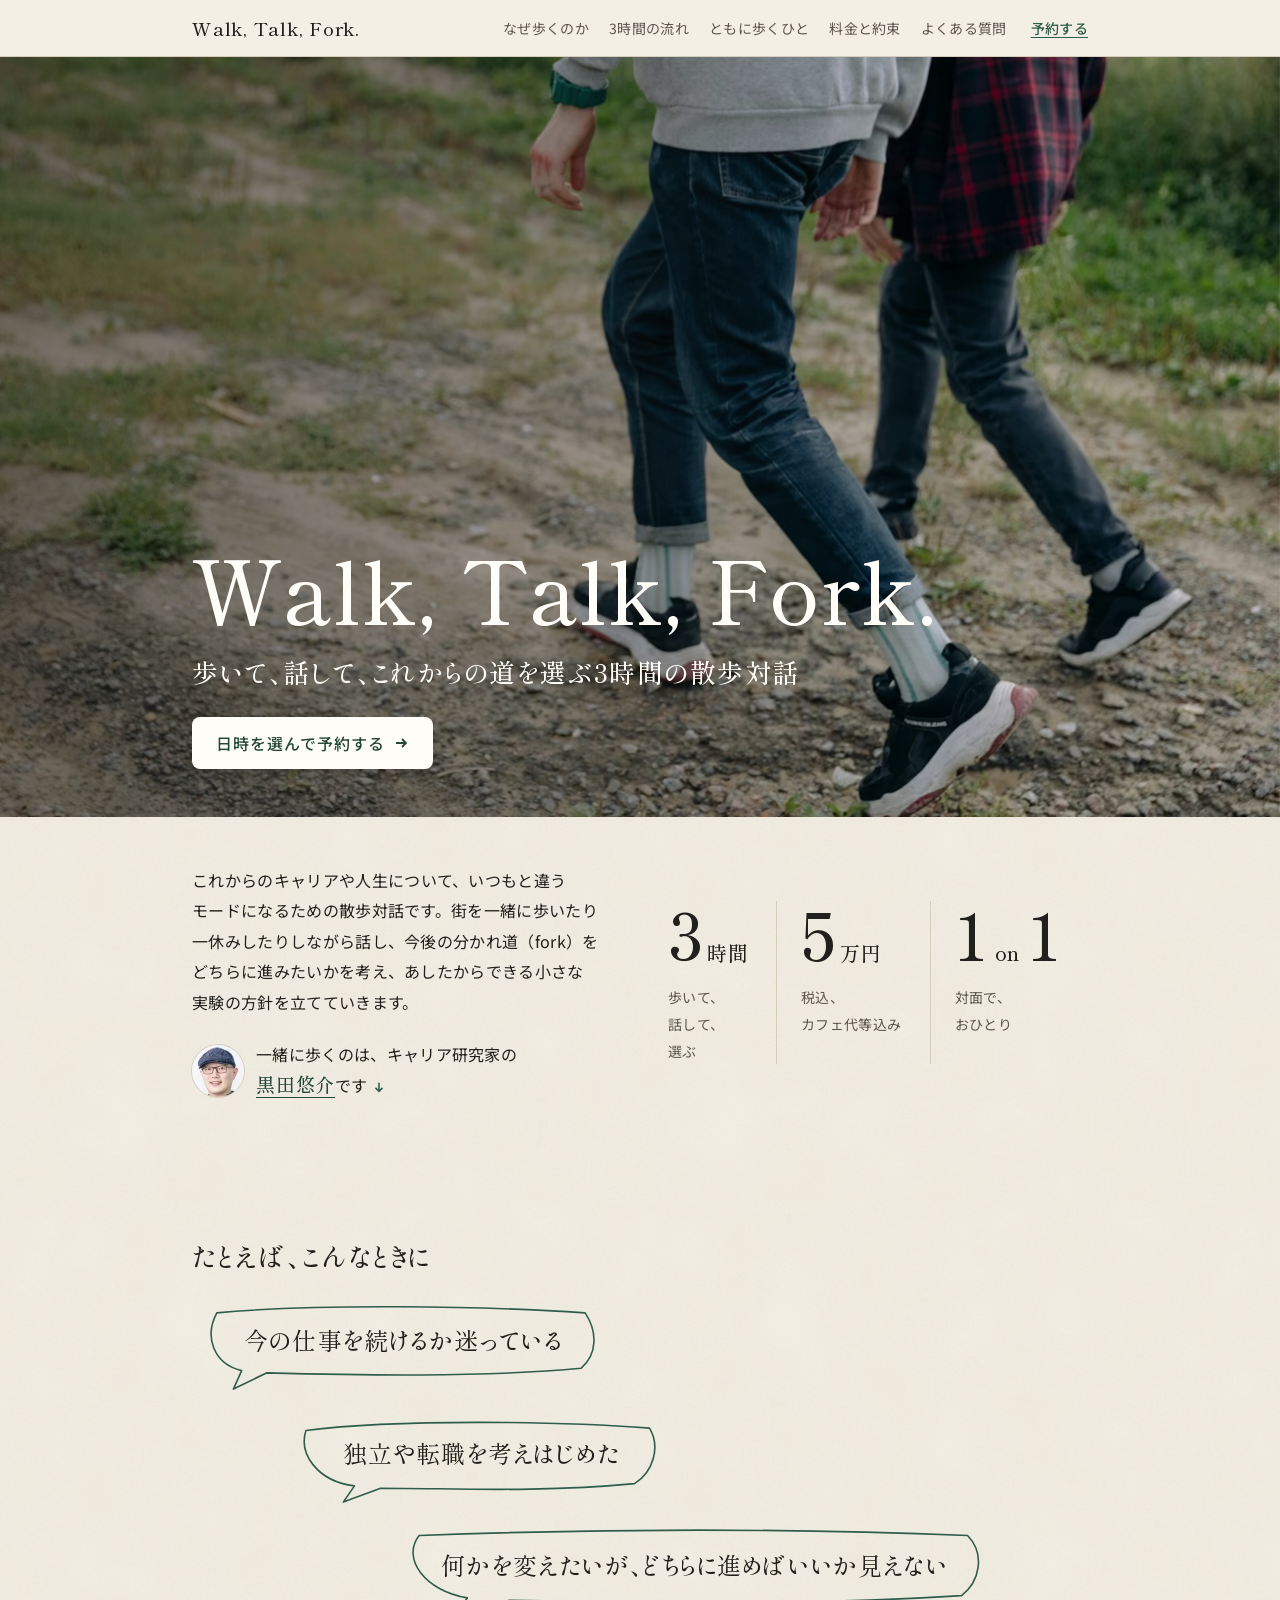
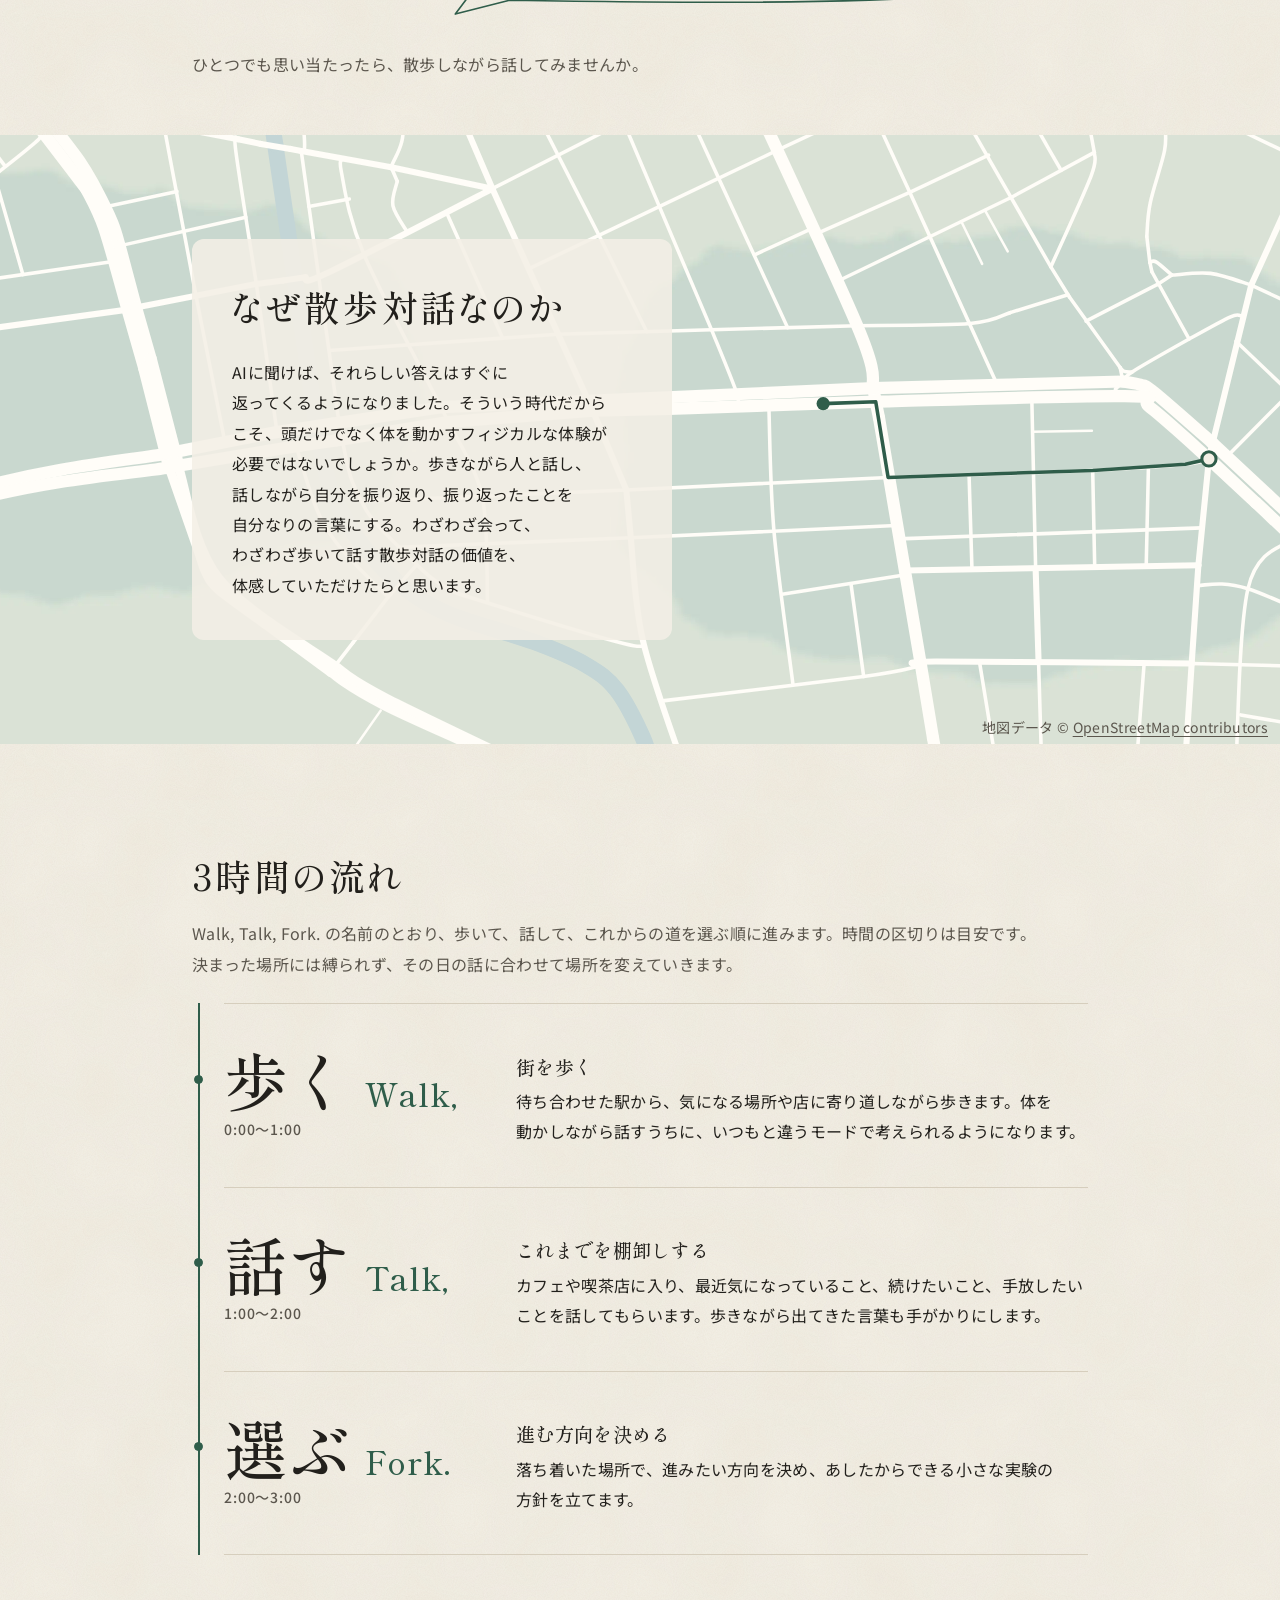
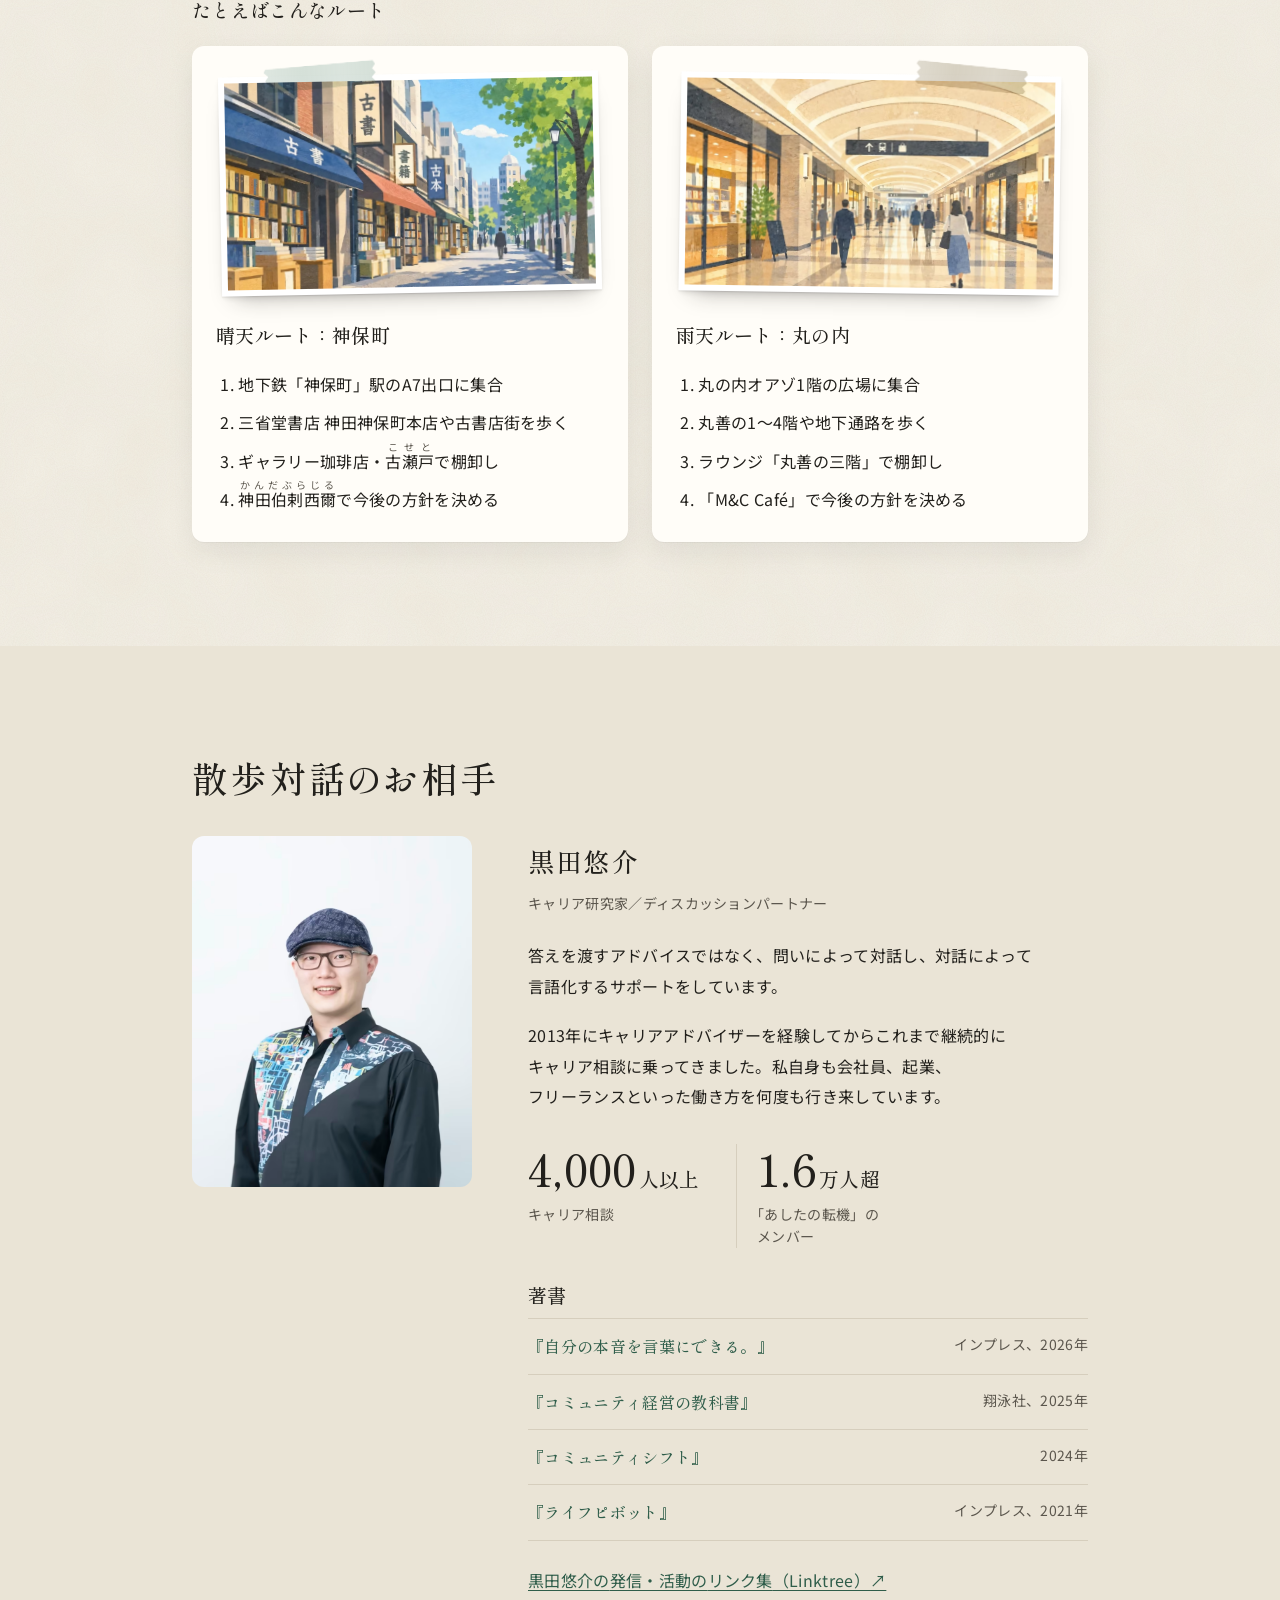
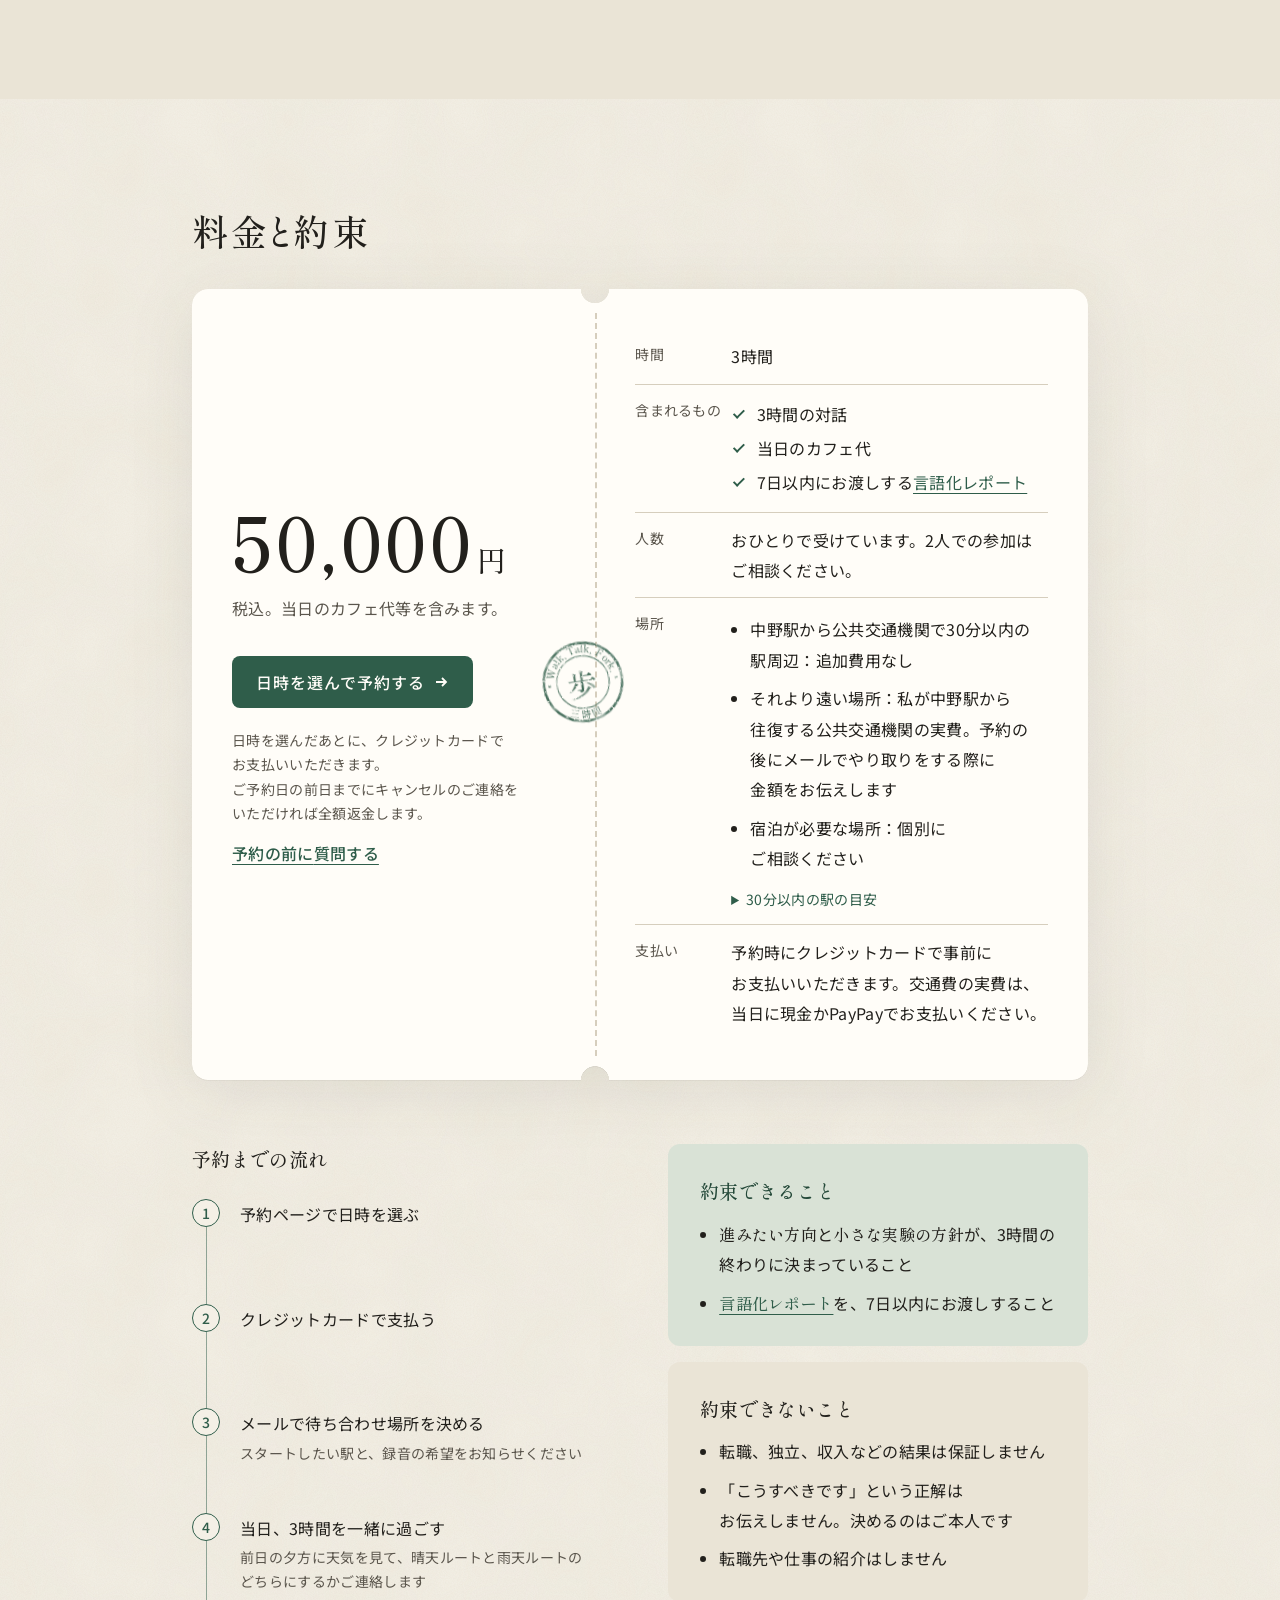
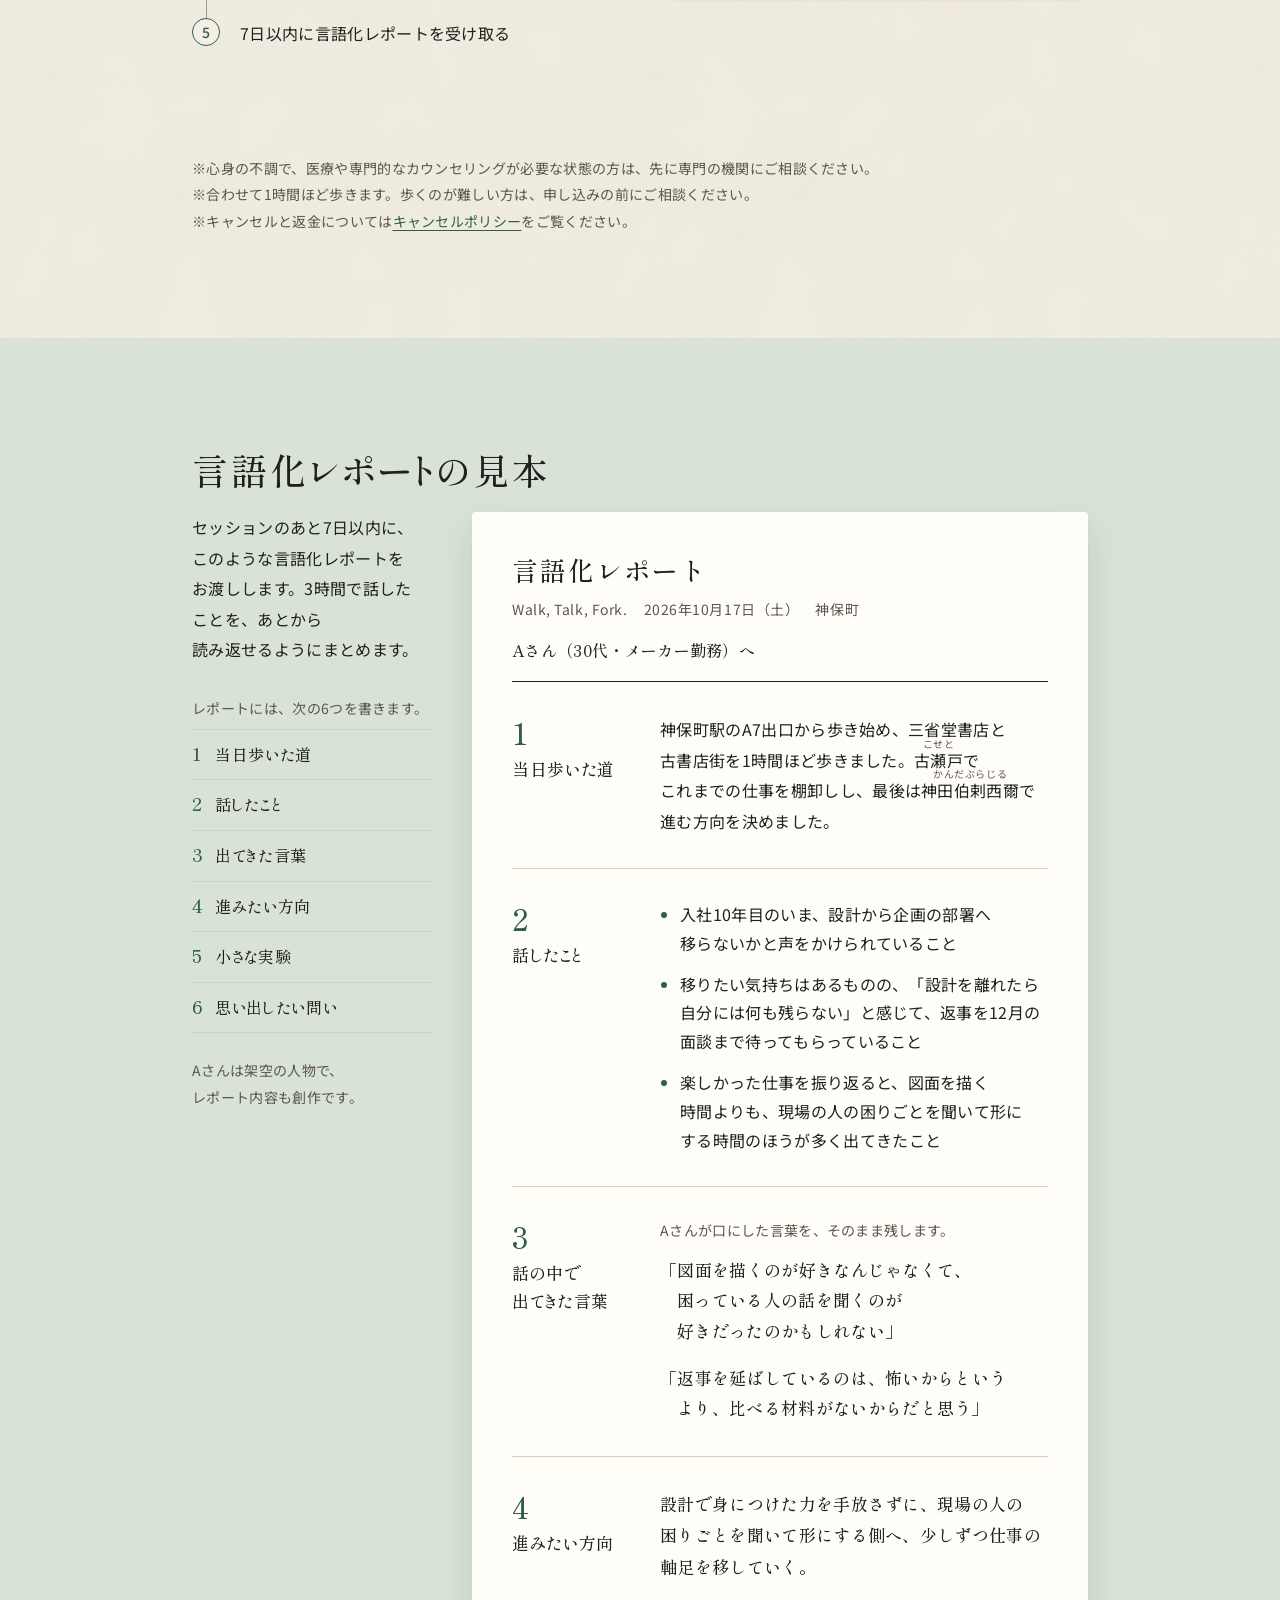
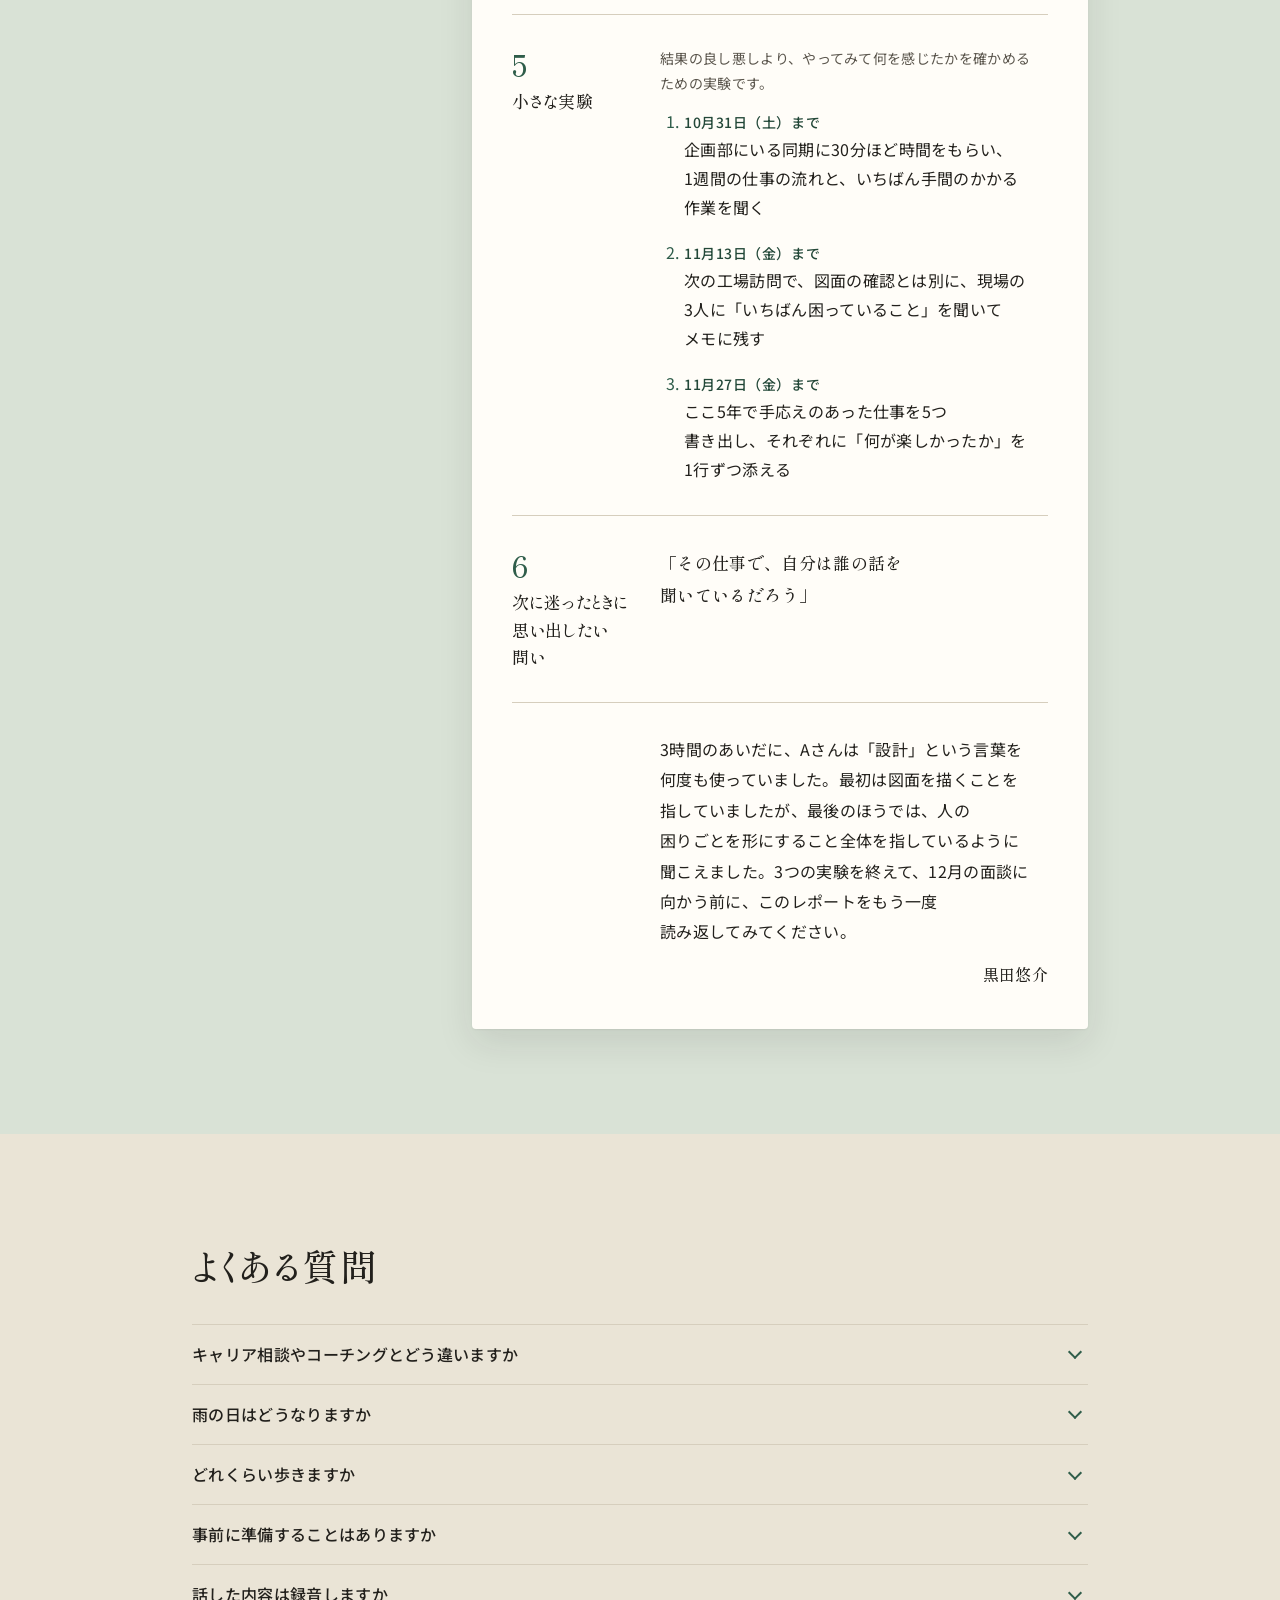
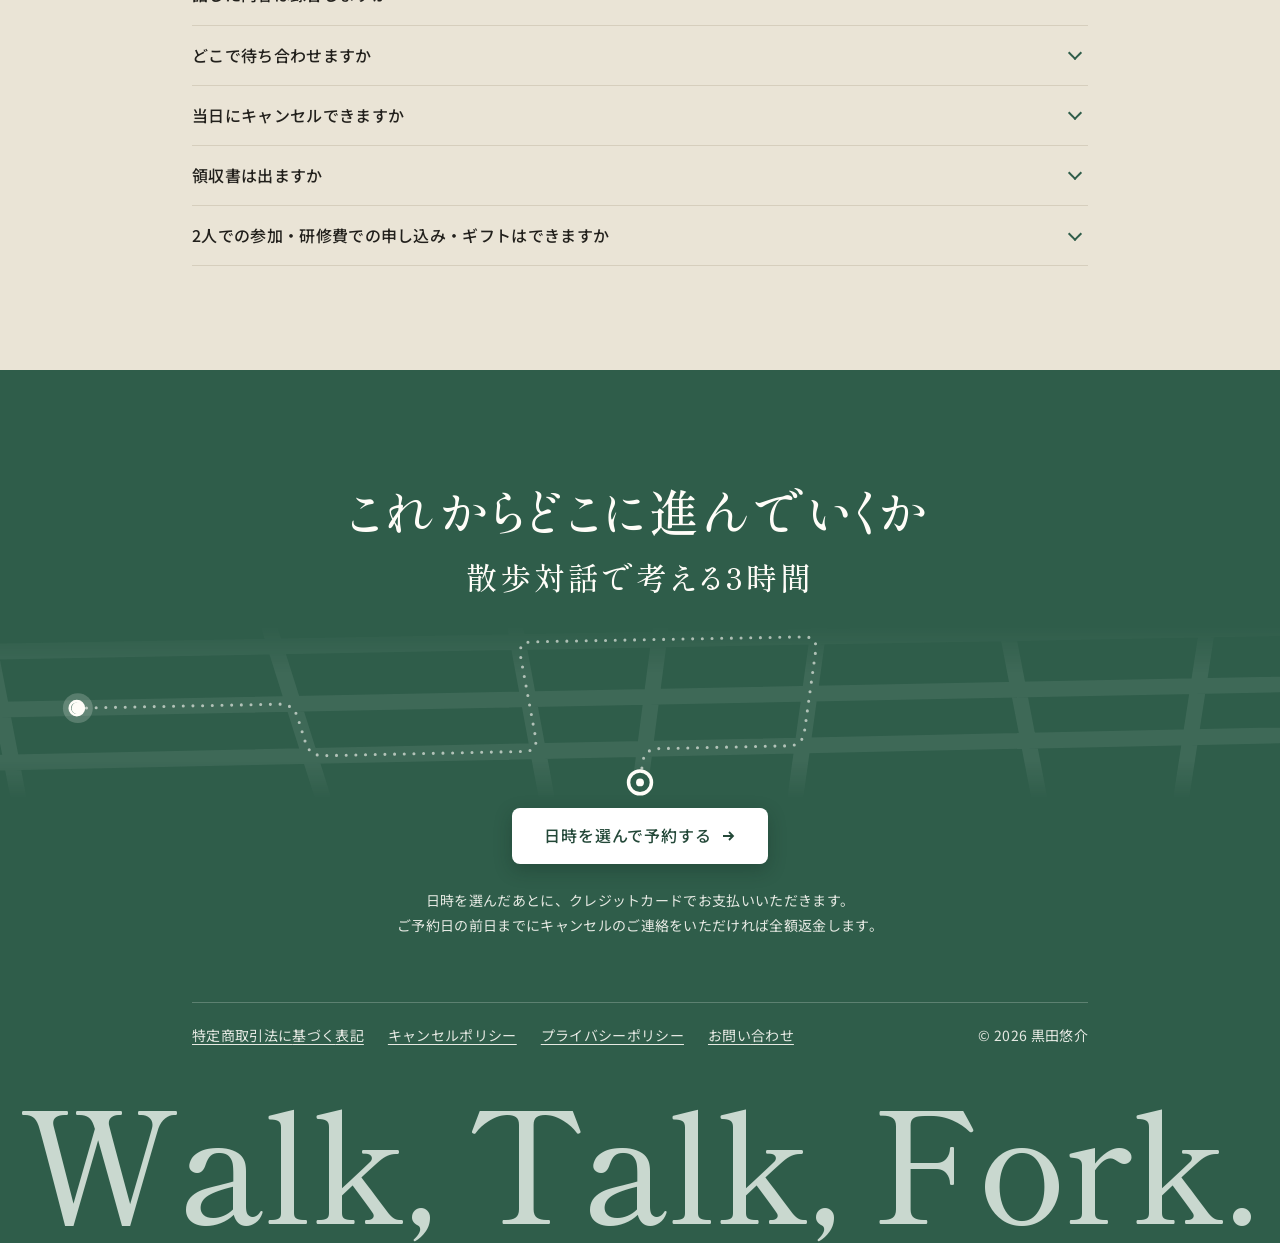
==== commit c32389c1: "言語化レポートの見本を「左に説明、右に紙」にし、最後の予約欄を道を歩く点と名前で終わる帯にする - レポートの見本の書き込みを消し、PCでは左に説明と6つの項目の一覧（画面に止める）、右に紙を置く -" ====
--- a/index.html
+++ b/index.html
@@ -9,10 +9,10 @@
 <meta name="description" content="キャリア研究家・黒田悠介と東京の街を歩きながら話す、3時間の散歩対話です。一休みもはさみながら、今後の分かれ道（fork）をどちらに進みたいかを考え、あしたからできる小さな実験の方針を立てます。">
 <link rel="canonical" href="https://walktalkfork.github.io/">
 <meta property="og:title" content="Walk, Talk, Fork.｜黒田悠介との散歩対話">
-<meta property="og:description" content="歩いて、話して、これからの道を選ぶ3時間。キャリア研究家・黒田悠介とのマンツーマンの散歩対話です。">
+<meta property="og:description" content="歩いて、話して、これからの道を選ぶ3時間の散歩対話。キャリア研究家・黒田悠介とマンツーマンで、東京の街を歩きながら話します。">
 <meta property="og:type" content="website">
 <meta property="og:url" content="https://walktalkfork.github.io/">
-<meta property="og:image" content="https://walktalkfork.github.io/assets/ogp.jpg?v=4">
+<meta property="og:image" content="https://walktalkfork.github.io/assets/ogp.jpg?v=5">
 <meta property="og:image:width" content="1200">
 <meta property="og:image:height" content="630">
 <meta property="og:locale" content="ja_JP">
@@ -22,7 +22,7 @@
 <link rel="preconnect" href="https://fonts.googleapis.com">
 <link rel="preconnect" href="https://fonts.gstatic.com" crossorigin>
 <link href="https://fonts.googleapis.com/css2?family=Noto+Sans+JP:wght@400;500&family=Shippori+Mincho:wght@500&display=swap" rel="stylesheet">
-<link rel="stylesheet" href="assets/style.css?v=53">
+<link rel="stylesheet" href="assets/style.css?v=56">
 <script type="application/ld+json">
 {
   "@context": "https://schema.org",
@@ -30,7 +30,7 @@
   "name": "Walk, Talk, Fork.",
   "description": "キャリア研究家・黒田悠介と東京の街を歩きながら話す、3時間の散歩対話です。一休みもはさみながら、今後の分かれ道（fork）をどちらに進みたいかを考え、あしたからできる小さな実験の方針を立てます。",
   "url": "https://walktalkfork.github.io/",
-  "image": "https://walktalkfork.github.io/assets/ogp.jpg?v=4",
+  "image": "https://walktalkfork.github.io/assets/ogp.jpg?v=5",
   "serviceType": "キャリアの散歩対話",
   "areaServed": {
     "@type": "Place",
@@ -53,7 +53,7 @@
 }
 </script>
 <script data-goatcounter="https://walktalkfork.goatcounter.com/count" async src="assets/count.js"></script>
-<script src="assets/site.js?v=2" defer></script>
+<script src="assets/site.js?v=4" defer></script>
 </head>
 <body>
 
@@ -92,9 +92,9 @@
   <div class="wrap hero-rest split">
     <div>
       <p class="hero-lead">これからの<wbr>キャリアや<wbr>人生に<wbr>ついて、<wbr>いつもと<wbr>違う<wbr>モードに<wbr>なる<wbr>ための<wbr>散歩対話です。<wbr>街を<wbr>一緒に<wbr>歩いたり<wbr>一休みしたりしながら<wbr>話し、<wbr>今後の<wbr>分かれ道<wbr>（fork）を<wbr>どちらに<wbr>進みたいかを<wbr>考え、<wbr>あしたから<wbr>できる<wbr>小さな<wbr>実験の<wbr>方針を<wbr>立てていきます。</p>
-      <!-- 誰と歩くのかを読み始めてすぐ分かるよう、顔の丸と名前を置き、「ともに歩くひと」へ移れるようにする（2回目の見本 c1 の「顔あり」）。
+      <!-- 誰と歩くのかを読み始めてすぐ分かるよう、顔の丸と名前を置き、「散歩対話のお相手」へ移れるようにする（2回目の見本 c1 の「顔あり」）。
            顔の画像は tools/make_face.py が assets/kuroda.jpg から切り出す。写真の上には何も足さない -->
-      <a class="hero-guide" href="#about" data-goatcounter-click="link/about-hero" data-goatcounter-title="ともに歩くひと（ファーストビュー）">
+      <a class="hero-guide" href="#about" data-goatcounter-click="link/about-hero" data-goatcounter-title="散歩対話のお相手（ファーストビュー）">
         <span class="hero-guide-face"><picture><source type="image/avif" srcset="assets/kuroda-face.avif"><img src="assets/kuroda-face.jpg" width="104" height="104" alt=""></picture></span>
         <span>一緒に<wbr>歩くのは、<wbr>キャリア研究家の<span class="hero-guide-who"><span class="hero-guide-name">黒田悠介</span>です<svg width="14" height="14" viewBox="0 0 16 16" fill="none" aria-hidden="true"><path d="M8 3v10M4 9l4 4 4-4" stroke="currentColor" stroke-width="1.8"/></svg></span></span>
       </a>
@@ -196,7 +196,7 @@
           <ol>
             <li>丸の内オアゾ1階の<wbr>広場に<wbr>集合</li>
             <li>丸善の<wbr>1〜4階や<wbr>地下通路を<wbr>歩く</li>
-            <li>時間制ラウンジ<wbr>「丸善の<wbr>三階」で<wbr>棚卸し</li>
+            <li>ラウンジ<wbr>「丸善の三階」で<wbr>棚卸し</li>
             <li>「M&amp;C Café」で<wbr>今後の<wbr>方針を<wbr>決める</li>
           </ol>
         </div>
@@ -208,7 +208,7 @@
 <!-- 5. 黒田悠介について -->
 <section class="section about-band" id="about">
   <div class="wrap">
-    <h2>ともに<wbr>歩く<wbr>ひと</h2>
+    <h2>散歩対話の<wbr>お相手</h2>
 
     <div class="profile">
       <picture><source type="image/avif" srcset="assets/kuroda.avif"><img src="assets/kuroda.jpg" width="799" height="1000" alt="黒田悠介の写真。メガネとハンチング帽" loading="lazy"></picture>
@@ -399,70 +399,84 @@
 </section>
 
 <!-- 7. 言語化レポートの見本（2回目の見本 s2）。「料金と約束」から出して、淡い緑の地の帯にする。
-     紙の部分ごとに、何を書くのか・読む人にどう役立つのかを明朝の書き込みで添える。PCでは紙を1枚にして書き込みを右に、指す見出しと高さをそろえて置く。
-     紙の6つの項目の見出しに1〜6の番号（.doc-num）を付け、書き込みにも指す項目と同じ番号を付ける（2026-11-15 読みやすさの見本 r2 の案B「番号と見出しの列」）。
-     スマホでは紙を書き込みのところで切り分け、書き込みを部分と部分のあいだに挟み、「進みたい方向」までを見せて「続きを読む」でその場に広げる（assets/site.js。JS が動かないときは最初から全文）。
-     広げるとき、対応するブラウザでは紙が下へ伸びるように広がる（2回目の見本 s1「持ち上がる動きだけ」の動きを、窓の代わりにこの広がりに使う）。
-     中身は架空の例。黒田さんが実際に書くレポートの項目と語り口に合わせて直す。書き込みの文も、実際のレポートと合っているかを確かめる -->
+     紙は1枚の白い箱。紙の右に添えていた書き込み（「この見本では…」）は、2026-11-16 に黒田さんの指示でなくした。
+     並べ方は 2026-11-16 の見本の案B「左に説明、右に紙」：PC（900px以上）では見出しの下を2列にし、左の列に説明・6つの項目の一覧（紙の項目へのリンク）・架空の断り書きを置いて、紙を読むあいだ画面に止める。
+     スマホと 768〜899px では、説明 → 項目の一覧 → 紙 → 断り書きの順に縦に並べる。
+     紙の6つの項目の見出しに1〜6の番号（.doc-num）を付ける（2026-11-15 読みやすさの見本 r2 の案B「番号と見出しの列」）。
+     スマホでは「進みたい方向」までと5の頭を見せて「続きを読む」でその場に広げる（assets/site.js。JS が動かないときは最初から全文）。一覧の5・6を押したときも、広げてからそこへ移る。
+     広げるとき、対応するブラウザでは紙が下へ伸びるように広がる（2回目の見本 s1「持ち上がる動きだけ」の動き）。
+     中身は架空の例。黒田さんが実際に書くレポートの項目と語り口に合わせて直す -->
 <section class="section report-band" id="report-sample">
   <div class="wrap">
     <h2>言語化レポートの<wbr>見本</h2>
-    <p class="report-lead">セッションの<wbr>あと<wbr>7日以内に、<wbr>このような<wbr>言語化レポートを<wbr>お渡しします。<wbr>3時間で<wbr>話した<wbr>ことを、<wbr>あとから<wbr>読み返せるように<wbr>まとめます。</p>
-    <div class="report-sheet report-doc">
-      <div class="report-paper" aria-hidden="true"></div>
-      <header class="report-part report-head part-start part-end r1"><div class="report-head-in">
-        <p class="doc-title">言語化レポート</p>
-        <p class="doc-meta"><span lang="en">Walk, Talk, Fork.</span><span>2026年10月17日<wbr>（土）</span><span>神保町</span></p>
-        <p class="doc-to">Aさん<wbr>（30代・<wbr>メーカー勤務）<wbr>へ</p>
-      </div></header>
-      <p class="report-note r2"><b><span class="doc-num" aria-hidden="true">1</span><span>歩いた<wbr>道</span></b>この<wbr>見本では、<wbr>どこで<wbr>何を<wbr>話したかを<wbr>残しています。<wbr>その<wbr>日の<wbr>道と<wbr>一緒に<wbr>思い出せます。</p>
-      <section class="report-part part-start r2">
-        <h3><span class="doc-num" aria-hidden="true">1</span><span>当日歩いた<wbr>道</span></h3>
-        <p>神保町駅の<wbr>A7出口から<wbr>歩き<wbr>始め、<wbr>三省堂書店と<wbr>古書店街を<wbr>1時間ほど<wbr>歩きました。<wbr><ruby>古瀬戸<rt>こせと</rt></ruby>で<wbr>これまでの<wbr>仕事を<wbr>棚卸しし、<wbr>最後は<wbr><ruby>神田伯剌西爾<rt>かんだぶらじる</rt></ruby>で<wbr>進む方向を<wbr>決めました。</p>
-      </section>
-      <section class="report-part part-end r3">
-        <h3><span class="doc-num" aria-hidden="true">2</span><span>話した<wbr>こと</span></h3>
-        <ul>
-          <li>入社10年目のいま、<wbr>設計から<wbr>企画の<wbr>部署へ<wbr>移らないかと<wbr>声を<wbr>かけられている<wbr>こと</li>
-          <li>移りたい<wbr>気持ちは<wbr>ある<wbr>ものの、<wbr>「設計を<wbr>離れたら<wbr>自分には<wbr>何も<wbr>残らない」と<wbr>感じて、<wbr>返事を<wbr>12月の<wbr>面談まで<wbr>待って<wbr>もらっている<wbr>こと</li>
-          <li>楽しかった<wbr>仕事を<wbr>振り返ると、<wbr>図面を<wbr>描く<wbr>時間よりも、<wbr>現場の<wbr>人の<wbr>困りごとを<wbr>聞いて<wbr>形に<wbr>する<wbr>時間の<wbr>ほうが<wbr>多く<wbr>出てきた<wbr>こと</li>
-        </ul>
-      </section>
-      <p class="report-note r4"><b><span class="doc-num" aria-hidden="true">3</span><span>出てきた<wbr>言葉</span></b>この<wbr>見本では、<wbr>Aさんの<wbr>言葉を<wbr>言い換えずに<wbr>残しています。<wbr>その<wbr>ときの<wbr>考えを<wbr>そのまま<wbr>読み返せます。</p>
-      <section class="report-part part-start r4">
-        <h3><span class="doc-num" aria-hidden="true">3</span><span>話の<wbr>中で<wbr>出てきた<wbr>言葉</span></h3>
-        <p class="doc-lead">Aさんが<wbr>口に<wbr>した<wbr>言葉を、<wbr>そのまま<wbr>残します。</p>
-        <ul class="doc-quotes">
-          <li>「図面を<wbr>描くのが<wbr>好きなんじゃなくて、<wbr>困っている<wbr>人の<wbr>話を<wbr>聞くのが<wbr>好きだったのかもしれない」</li>
-          <li>「返事を<wbr>延ばしているのは、<wbr>怖いからと<wbr>いう<wbr>より、<wbr>比べる<wbr>材料が<wbr>ないからだと<wbr>思う」</li>
-        </ul>
-      </section>
-      <section class="report-part part-end r5">
-        <h3><span class="doc-num" aria-hidden="true">4</span><span>進みたい方向</span></h3>
-        <p class="doc-dir">設計で<wbr>身に<wbr>つけた<wbr>力を<wbr>手放さずに、<wbr>現場の<wbr>人の<wbr>困りごとを<wbr>聞いて<wbr>形に<wbr>する<wbr>側へ、<wbr>少しずつ仕事の<wbr>軸足を<wbr>移していく。</p>
-      </section>
-      <p class="report-note report-rest r6" id="report-more-at" tabindex="-1"><b><span class="doc-num" aria-hidden="true">5</span><span>実験と<wbr>期限</span></b>この<wbr>見本では、<wbr>実験ごとに<wbr>期限の<wbr>日付を<wbr>入れています。<wbr>何から<wbr>始めるかが<wbr>はっきりします。</p>
-      <section class="report-part part-start part-end report-rest r6">
-        <h3><span class="doc-num" aria-hidden="true">5</span><span>小さな<wbr>実験</span></h3>
-        <p class="doc-lead">結果の<wbr>良し悪しより、<wbr>やってみて<wbr>何を<wbr>感じたかを<wbr>確かめる<wbr>ための<wbr>実験です。</p>
-        <ol class="doc-exp">
-          <li><span class="doc-due">10月31日<wbr>（土）まで</span>企画部に<wbr>いる<wbr>同期に<wbr>30分ほど<wbr>時間を<wbr>もらい、<wbr>1週間の<wbr>仕事の<wbr>流れと、<wbr>いちばん手間の<wbr>かかる<wbr>作業を<wbr>聞く</li>
-          <li><span class="doc-due">11月13日<wbr>（金）まで</span>次の<wbr>工場訪問で、<wbr>図面の<wbr>確認とは<wbr>別に、<wbr>現場の<wbr>3人に<wbr>「いちばん<wbr>困っている<wbr>こと」を<wbr>聞いて<wbr>メモに<wbr>残す</li>
-          <li><span class="doc-due">11月27日<wbr>（金）まで</span>ここ5年で<wbr>手応えの<wbr>あった<wbr>仕事を<wbr>5つ<wbr>書き出し、<wbr>それぞれに<wbr>「何が<wbr>楽しかったか」を<wbr>1行ずつ<wbr>添える</li>
-        </ol>
-      </section>
-      <p class="report-note report-rest r7"><b><span class="doc-num" aria-hidden="true">6</span><span>次に<wbr>思い出したい<wbr>問い</span></b>次に<wbr>迷った<wbr>ときは、<wbr>この<wbr>問いから<wbr>読み返せます。</p>
-      <section class="report-part part-start report-rest r7">
-        <h3><span class="doc-num" aria-hidden="true">6</span><span>次に<wbr>迷った<wbr>ときに<wbr>思い出したい<wbr>問い</span></h3>
-        <p class="doc-q">「その<wbr>仕事で、<wbr>自分は<wbr>誰の<wbr>話を<wbr>聞いているだろう」</p>
-      </section>
-      <section class="report-part doc-note part-end part-last report-rest r8">
-        <p>3時間の<wbr>あいだに、<wbr>Aさんは<wbr>「設計」と<wbr>いう<wbr>言葉を<wbr>何度も<wbr>使っていました。<wbr>最初は<wbr>図面を<wbr>描く<wbr>ことを<wbr>指していましたが、<wbr>最後の<wbr>ほうでは、<wbr>人の<wbr>困りごとを<wbr>形に<wbr>する<wbr>こと全体を<wbr>指しているように<wbr>聞こえました。<wbr>3つの<wbr>実験を<wbr>終えて、<wbr>12月の<wbr>面談に<wbr>向かう<wbr>前に、<wbr>この<wbr>レポートを<wbr>もう<wbr>一度<wbr>読み返してみてください。</p>
-        <p class="doc-sign">黒田悠介</p>
-      </section>
-      <div class="report-unfold"><button class="report-more-btn" type="button" aria-controls="report-more-at" data-goatcounter-click="report/sample" data-goatcounter-title="レポートの見本の続きを読む">続きを<wbr>読む<svg width="14" height="14" viewBox="0 0 16 16" fill="none" aria-hidden="true"><path d="M4 6l4 4 4-4" stroke="currentColor" stroke-width="1.8"/></svg></button></div>
-    </div>
-    <p class="report-caption">Aさんは<wbr>架空の<wbr>人物で、<wbr>レポート内容も<wbr>創作です。</p>
+    <div class="report-body">
+      <div class="report-side">
+        <p class="report-lead">セッションの<wbr>あと<wbr>7日以内に、<wbr>このような<wbr>言語化レポートを<wbr>お渡しします。<wbr>3時間で<wbr>話した<wbr>ことを、<wbr>あとから<wbr>読み返せるように<wbr>まとめます。</p>
+        <nav class="report-toc" aria-label="レポートの項目">
+          <p>レポートには、<wbr>次の<wbr>6つを<wbr>書きます。</p>
+          <ol>
+            <li><a href="#report-s1"><span class="toc-num" aria-hidden="true">1</span><span>当日歩いた<wbr>道</span></a></li>
+            <li><a href="#report-s2"><span class="toc-num" aria-hidden="true">2</span><span>話した<wbr>こと</span></a></li>
+            <li><a href="#report-s3"><span class="toc-num" aria-hidden="true">3</span><span>出てきた<wbr>言葉</span></a></li>
+            <li><a href="#report-s4"><span class="toc-num" aria-hidden="true">4</span><span>進みたい方向</span></a></li>
+            <li><a href="#report-s5"><span class="toc-num" aria-hidden="true">5</span><span>小さな<wbr>実験</span></a></li>
+            <li><a href="#report-s6"><span class="toc-num" aria-hidden="true">6</span><span>思い出したい<wbr>問い</span></a></li>
+          </ol>
+        </nav>
+        <p class="report-caption">Aさんは<wbr>架空の<wbr>人物で、<wbr>レポート内容も<wbr>創作です。</p>
+      </div>
+      <div class="report-main">
+        <div class="report-sheet report-doc">
+          <header class="report-head"><div class="report-head-in">
+            <p class="doc-title">言語化レポート</p>
+            <p class="doc-meta"><span lang="en">Walk, Talk, Fork.</span><span>2026年10月17日<wbr>（土）</span><span>神保町</span></p>
+            <p class="doc-to">Aさん<wbr>（30代・<wbr>メーカー勤務）<wbr>へ</p>
+          </div></header>
+          <section class="report-part" id="report-s1">
+            <h3><span class="doc-num" aria-hidden="true">1</span><span>当日歩いた<wbr>道</span></h3>
+            <p>神保町駅の<wbr>A7出口から<wbr>歩き<wbr>始め、<wbr>三省堂書店と<wbr>古書店街を<wbr>1時間ほど<wbr>歩きました。<wbr><ruby>古瀬戸<rt>こせと</rt></ruby>で<wbr>これまでの<wbr>仕事を<wbr>棚卸しし、<wbr>最後は<wbr><ruby>神田伯剌西爾<rt>かんだぶらじる</rt></ruby>で<wbr>進む方向を<wbr>決めました。</p>
+          </section>
+          <section class="report-part" id="report-s2">
+            <h3><span class="doc-num" aria-hidden="true">2</span><span>話した<wbr>こと</span></h3>
+            <ul>
+              <li>入社10年目のいま、<wbr>設計から<wbr>企画の<wbr>部署へ<wbr>移らないかと<wbr>声を<wbr>かけられている<wbr>こと</li>
+              <li>移りたい<wbr>気持ちは<wbr>ある<wbr>ものの、<wbr>「設計を<wbr>離れたら<wbr>自分には<wbr>何も<wbr>残らない」と<wbr>感じて、<wbr>返事を<wbr>12月の<wbr>面談まで<wbr>待って<wbr>もらっている<wbr>こと</li>
+              <li>楽しかった<wbr>仕事を<wbr>振り返ると、<wbr>図面を<wbr>描く<wbr>時間よりも、<wbr>現場の<wbr>人の<wbr>困りごとを<wbr>聞いて<wbr>形に<wbr>する<wbr>時間の<wbr>ほうが<wbr>多く<wbr>出てきた<wbr>こと</li>
+            </ul>
+          </section>
+          <section class="report-part" id="report-s3">
+            <h3><span class="doc-num" aria-hidden="true">3</span><span>話の<wbr>中で<wbr>出てきた<wbr>言葉</span></h3>
+            <p class="doc-lead">Aさんが<wbr>口に<wbr>した<wbr>言葉を、<wbr>そのまま<wbr>残します。</p>
+            <ul class="doc-quotes">
+              <li>「図面を<wbr>描くのが<wbr>好きなんじゃなくて、<wbr>困っている<wbr>人の<wbr>話を<wbr>聞くのが<wbr>好きだったのかもしれない」</li>
+              <li>「返事を<wbr>延ばしているのは、<wbr>怖いからと<wbr>いう<wbr>より、<wbr>比べる<wbr>材料が<wbr>ないからだと<wbr>思う」</li>
+            </ul>
+          </section>
+          <section class="report-part" id="report-s4">
+            <h3><span class="doc-num" aria-hidden="true">4</span><span>進みたい方向</span></h3>
+            <p class="doc-dir">設計で<wbr>身に<wbr>つけた<wbr>力を<wbr>手放さずに、<wbr>現場の<wbr>人の<wbr>困りごとを<wbr>聞いて<wbr>形に<wbr>する<wbr>側へ、<wbr>少しずつ仕事の<wbr>軸足を<wbr>移していく。</p>
+          </section>
+          <section class="report-part report-rest report-peek" id="report-s5" tabindex="-1">
+            <h3><span class="doc-num" aria-hidden="true">5</span><span>小さな<wbr>実験</span></h3>
+            <p class="doc-lead">結果の<wbr>良し悪しより、<wbr>やってみて<wbr>何を<wbr>感じたかを<wbr>確かめる<wbr>ための<wbr>実験です。</p>
+            <ol class="doc-exp">
+              <li><span class="doc-due">10月31日<wbr>（土）まで</span>企画部に<wbr>いる<wbr>同期に<wbr>30分ほど<wbr>時間を<wbr>もらい、<wbr>1週間の<wbr>仕事の<wbr>流れと、<wbr>いちばん手間の<wbr>かかる<wbr>作業を<wbr>聞く</li>
+              <li><span class="doc-due">11月13日<wbr>（金）まで</span>次の<wbr>工場訪問で、<wbr>図面の<wbr>確認とは<wbr>別に、<wbr>現場の<wbr>3人に<wbr>「いちばん<wbr>困っている<wbr>こと」を<wbr>聞いて<wbr>メモに<wbr>残す</li>
+              <li><span class="doc-due">11月27日<wbr>（金）まで</span>ここ5年で<wbr>手応えの<wbr>あった<wbr>仕事を<wbr>5つ<wbr>書き出し、<wbr>それぞれに<wbr>「何が<wbr>楽しかったか」を<wbr>1行ずつ<wbr>添える</li>
+            </ol>
+          </section>
+          <section class="report-part report-rest" id="report-s6">
+            <h3><span class="doc-num" aria-hidden="true">6</span><span>次に<wbr>迷った<wbr>ときに<wbr>思い出したい<wbr>問い</span></h3>
+            <p class="doc-q">「その<wbr>仕事で、<wbr>自分は<wbr>誰の<wbr>話を<wbr>聞いているだろう」</p>
+          </section>
+          <section class="report-part doc-letter report-rest">
+            <p>3時間の<wbr>あいだに、<wbr>Aさんは<wbr>「設計」と<wbr>いう<wbr>言葉を<wbr>何度も<wbr>使っていました。<wbr>最初は<wbr>図面を<wbr>描く<wbr>ことを<wbr>指していましたが、<wbr>最後の<wbr>ほうでは、<wbr>人の<wbr>困りごとを<wbr>形に<wbr>する<wbr>こと全体を<wbr>指しているように<wbr>聞こえました。<wbr>3つの<wbr>実験を<wbr>終えて、<wbr>12月の<wbr>面談に<wbr>向かう<wbr>前に、<wbr>この<wbr>レポートを<wbr>もう<wbr>一度<wbr>読み返してみてください。</p>
+            <p class="doc-sign">黒田悠介</p>
+          </section>
+          <div class="report-unfold"><button class="report-more-btn" type="button" aria-controls="report-s5" aria-expanded="false" data-goatcounter-click="report/sample" data-goatcounter-title="レポートの見本の続きを読む">続きを<wbr>読む<svg width="14" height="14" viewBox="0 0 16 16" fill="none" aria-hidden="true"><path d="M4 6l4 4 4-4" stroke="currentColor" stroke-width="1.8"/></svg></button></div>
+        </div>
+      </div>
+    </div>
   </div>
 </section>
 
@@ -522,22 +536,40 @@
   </div>
 </section>
 
-<!-- 9. 最後の予約ボタン -->
-<section class="section closing" id="reserve">
-  <svg class="contours" viewBox="0 0 1200 600" preserveAspectRatio="xMidYMid slice" aria-hidden="true" focusable="false"><g fill="none" stroke-linecap="round" stroke-linejoin="round"><path style="--contour-i:0" d="M666 102C668 87 672 72 680 58C687 43 696 28 708 14C719 0 733 -14 748 -26C763 -39 780 -51 797 -63C814 -74 833 -85 852 -94C871 -104 892 -113 912 -120C933 -128 955 -135 976 -140C998 -146 1020 -150 1042 -154C1064 -158 1086 -160 1109 -162C1131 -164 1153 -165 1176 -165C1198 -165 1221 -164 1243 -161C1265 -159 1287 -155 1307 -149C1326 -143 1345 -134 1360 -124C1375 -114 1387 -102 1396 -88C1404 -75 1408 -59 1410 -44C1411 -29 1409 -13 1405 3C1402 18 1396 33 1391 47C1385 62 1379 75 1373 89C1367 102 1362 115 1356 129C1350 142 1344 156 1337 170C1329 183 1320 197 1309 211C1298 225 1285 238 1270 251C1255 264 1238 276 1220 287C1202 298 1182 308 1162 318C1141 327 1119 336 1097 343C1074 350 1051 357 1027 362C1004 367 979 371 955 373C932 374 907 374 885 371C863 368 842 363 823 356C805 349 789 339 775 329C761 318 750 306 740 294C730 282 722 270 715 258C707 246 701 233 695 221C688 209 682 197 678 184C673 171 668 158 666 145C664 131 663 116 666 102Z" pathLength="1"/><path style="--contour-i:1" d="M552 561C564 577 573 594 579 610C585 627 588 643 587 659C587 674 583 689 576 702C569 715 557 728 544 737C530 747 512 755 494 761C476 767 454 771 434 774C414 777 392 778 372 780C352 781 333 782 314 783C294 785 276 787 256 788C237 790 217 792 195 792C173 793 150 793 127 790C103 787 77 783 53 776C29 769 4 760 -19 749C-41 739 -63 726 -83 714C-104 701 -122 687 -140 673C-157 658 -173 644 -188 629C-203 614 -217 598 -228 583C-239 567 -249 551 -255 535C-261 519 -264 503 -264 489C-264 474 -259 460 -254 447C-248 434 -239 423 -229 412C-220 401 -208 391 -197 381C-186 371 -174 362 -161 353C-149 344 -135 335 -120 328C-104 321 -87 314 -68 309C-49 305 -27 302 -5 301C18 301 42 303 66 307C90 311 115 318 138 325C161 332 184 341 206 350C228 358 249 367 270 376C291 385 312 394 333 404C354 414 375 424 396 435C417 446 438 458 457 471C476 484 495 499 511 514C527 529 541 545 552 561Z" pathLength="1"/><path class="idx" style="--contour-i:2" d="M754 104C757 92 762 79 768 67C775 55 783 42 793 30C803 18 814 7 827 -4C840 -15 855 -25 870 -35C885 -44 902 -52 919 -60C937 -67 955 -73 973 -79C991 -84 1010 -88 1029 -92C1047 -95 1066 -98 1085 -100C1104 -102 1123 -104 1143 -105C1162 -105 1183 -106 1202 -104C1221 -102 1241 -100 1258 -95C1275 -89 1291 -82 1303 -73C1315 -63 1324 -51 1329 -39C1335 -27 1335 -13 1335 0C1334 14 1329 28 1326 40C1322 53 1316 65 1312 77C1308 89 1305 100 1301 111C1298 123 1295 135 1290 147C1285 159 1280 172 1272 184C1264 196 1253 209 1240 220C1227 231 1211 242 1195 251C1178 260 1160 267 1141 274C1123 280 1104 285 1085 290C1065 295 1046 299 1027 302C1007 304 987 307 968 308C948 309 928 308 910 306C892 304 873 300 858 294C842 289 828 281 816 272C804 264 794 254 786 244C778 233 772 222 766 211C761 200 758 188 755 177C752 165 751 153 750 141C750 129 751 117 754 104Z" pathLength="1"/><path class="idx" style="--contour-i:3" d="M454 557C463 570 470 584 475 597C479 610 482 624 482 637C481 649 478 662 472 672C467 683 457 693 446 701C435 710 421 716 406 721C391 726 373 730 357 732C340 735 322 736 305 737C288 738 272 739 255 740C238 740 221 741 203 740C185 740 166 739 147 737C128 734 108 731 89 725C70 720 50 713 31 705C13 697 -5 687 -22 678C-38 668 -54 657 -69 646C-85 635 -99 624 -113 612C-126 600 -140 588 -151 575C-161 562 -171 548 -177 535C-184 522 -187 508 -188 496C-188 483 -184 471 -179 460C-174 450 -165 440 -157 431C-148 422 -137 414 -126 407C-116 399 -104 392 -92 386C-80 379 -67 373 -52 368C-37 364 -21 359 -4 358C14 356 33 355 52 357C71 359 92 362 111 367C131 371 150 378 169 384C188 390 206 398 223 405C241 412 259 420 276 428C294 436 311 444 328 453C345 462 362 472 378 483C393 494 408 506 421 518C434 530 445 544 454 557Z" pathLength="1"/><path style="--contour-i:4" d="M837 107C840 97 844 87 850 77C855 67 863 57 871 47C880 38 889 29 900 20C911 12 923 3 936 -4C949 -11 963 -18 977 -23C992 -28 1007 -32 1023 -36C1038 -39 1053 -40 1068 -41C1083 -42 1098 -43 1113 -42C1128 -42 1142 -41 1157 -40C1171 -38 1186 -36 1199 -32C1212 -28 1225 -23 1235 -16C1245 -9 1253 0 1258 9C1263 18 1265 29 1265 39C1266 49 1263 60 1261 70C1258 80 1254 90 1250 99C1246 109 1243 118 1238 128C1233 138 1228 147 1222 157C1215 166 1207 176 1197 185C1187 194 1175 203 1163 211C1150 218 1136 225 1121 230C1107 236 1091 241 1076 245C1061 248 1045 251 1029 253C1013 255 997 256 982 255C967 254 952 252 939 249C925 246 913 241 902 235C891 229 882 222 874 215C866 208 859 199 853 191C848 183 843 174 840 165C837 156 835 146 834 137C834 127 835 117 837 107Z" pathLength="1"/><path style="--contour-i:5" d="M357 553C366 563 373 574 377 585C382 595 385 606 384 616C383 626 380 636 373 644C367 652 356 658 345 663C334 669 320 672 307 674C294 677 280 677 266 679C253 680 241 681 228 683C215 684 202 686 189 686C175 687 160 688 145 687C129 686 113 683 97 679C81 675 64 669 49 662C35 655 21 646 8 638C-5 629 -16 620 -27 610C-38 601 -48 591 -57 582C-66 572 -75 562 -82 551C-88 541 -94 530 -96 520C-98 510 -97 500 -95 491C-92 482 -86 474 -79 467C-73 460 -64 454 -56 448C-48 442 -39 436 -29 431C-20 426 -10 421 1 417C12 412 24 408 38 406C52 404 67 404 83 405C98 406 115 409 131 413C147 417 163 423 178 429C193 435 207 442 221 450C234 457 247 464 259 472C272 480 284 488 296 496C307 505 319 514 329 523C339 532 349 542 357 553Z" pathLength="1"/><path style="--contour-i:6" d="M924 109C925 103 928 96 931 89C935 82 940 75 945 69C951 63 958 56 966 51C974 45 983 40 992 36C1001 32 1011 28 1021 25C1031 22 1042 21 1052 19C1062 18 1072 17 1082 16C1092 16 1102 16 1112 16C1122 17 1132 18 1141 20C1151 22 1160 25 1167 29C1174 33 1180 39 1184 45C1187 51 1189 58 1189 65C1190 71 1189 78 1188 85C1187 92 1185 98 1183 105C1181 111 1180 118 1177 124C1174 131 1171 138 1166 145C1161 151 1155 158 1147 164C1140 169 1130 175 1121 179C1111 183 1101 186 1091 189C1081 192 1071 194 1060 196C1050 198 1040 199 1029 200C1019 200 1009 201 999 200C989 199 979 197 971 194C962 191 955 187 949 182C943 178 938 172 934 166C930 161 927 155 925 148C923 142 922 136 922 129C922 123 922 116 924 109Z" pathLength="1"/><path style="--contour-i:7" d="M272 548C277 555 281 563 283 570C285 577 285 584 283 590C282 596 277 602 272 607C267 612 259 615 252 618C244 621 235 622 227 624C218 626 210 627 201 628C193 629 185 630 176 631C167 631 158 632 148 632C138 632 128 631 117 629C107 627 96 623 86 619C76 615 66 610 57 604C48 599 40 593 33 587C25 581 18 574 12 568C6 561 0 554 -5 548C-9 541 -12 534 -14 527C-15 520 -14 514 -12 508C-10 502 -6 497 -1 492C3 487 9 483 14 479C20 475 26 472 33 469C40 466 48 463 56 461C65 459 74 458 84 458C94 458 105 460 115 462C126 464 136 467 146 471C156 474 166 478 175 482C184 486 193 491 202 495C211 500 220 505 229 510C237 516 246 522 253 528C260 534 267 541 272 548Z" pathLength="1"/><path style="--contour-i:8" d="M1009 112C1009 109 1010 106 1012 103C1014 100 1016 96 1019 94C1022 91 1026 88 1030 86C1034 83 1038 81 1043 80C1047 78 1052 77 1056 76C1061 75 1066 74 1070 74C1075 73 1080 73 1084 73C1089 74 1093 74 1097 75C1102 76 1106 78 1109 80C1112 82 1114 85 1115 87C1117 90 1117 93 1117 96C1117 99 1117 103 1116 106C1115 109 1114 111 1113 114C1112 117 1111 121 1109 123C1107 126 1104 129 1101 132C1098 135 1094 137 1090 140C1086 142 1082 144 1077 145C1072 147 1068 148 1063 149C1058 150 1053 150 1048 150C1043 150 1039 150 1035 149C1031 147 1027 146 1024 144C1021 142 1019 139 1017 137C1015 134 1013 132 1012 129C1011 127 1010 124 1009 121C1009 118 1008 115 1009 112Z" pathLength="1"/><path style="--contour-i:9" d="M179 544C181 547 183 550 184 553C185 556 184 559 183 562C182 564 180 567 178 569C175 570 171 571 168 572C164 573 160 574 157 574C153 575 150 575 146 576C142 576 138 577 134 577C130 576 125 576 121 575C116 574 111 573 107 571C103 569 99 567 95 564C92 562 88 559 85 556C82 554 79 551 77 548C75 545 72 542 71 539C70 536 70 533 70 531C70 528 72 526 74 524C75 521 78 520 80 518C83 516 86 515 89 514C92 512 95 511 99 510C102 510 107 509 111 509C115 510 120 510 124 511C129 512 133 514 138 516C142 518 146 520 150 522C153 524 157 526 161 528C164 531 168 533 171 536C174 538 177 541 179 544Z" pathLength="1"/></g></svg>
-  <div class="wrap">
-    <h2>これから<wbr>どこに<wbr>進んでいくか<br>散歩対話で<wbr>考える3時間</h2>
+<!-- 9. 最後の予約ボタン（2026-11-16 黒田さんの判断で、見本の案A「地図の終点」に案E「名前で終わる」の締めを足した。等高線はやめた）。
+     見出しとボタンの間に帯の幅いっぱいの道を1本引き、目的地（二重の丸）をボタンの真上に置く。
+     道の絵は横に長く描いてあり（viewBox の幅 3600）、高さに合わせて縮め、真ん中（x=600 の目的地）を中心に画面の幅だけ見せる。広い画面では左に出発点の丸が見える。
+     白い点が道を歩き、歩いた所が実線になる動きは assets/site.js（帯に .play が付いてから、道が画面に見えている間だけ。動きを減らす設定と JS が動かないときは、道が全部引かれた形で止まっている）。
+     このすぐ下のフッターは緑の帯につなげ、最後に「Walk, Talk, Fork.」を幅いっぱいに置く -->
+<section class="section closing" id="reserve" data-play>
+  <div class="wrap">
+    <h2>これから<wbr>どこに<wbr>進んでいくか<span class="closing-sub">散歩対話で<wbr>考える3時間</span></h2>
+  </div>
+  <div class="closing-map">
+    <svg viewBox="-1200 0 3600 200" preserveAspectRatio="xMidYMax slice" aria-hidden="true" focusable="false">
+      <defs><linearGradient id="closing-fadeg" x1="0" y1="0" x2="0" y2="1"><stop offset="0" stop-color="#fff" stop-opacity="0"/><stop offset=".28" stop-color="#fff"/><stop offset=".78" stop-color="#fff"/><stop offset="1" stop-color="#fff" stop-opacity="0"/></linearGradient><mask id="closing-fade" maskUnits="userSpaceOnUse" x="-1300" y="0" width="3900" height="200"><rect x="-1300" y="0" width="3900" height="200" fill="url(#closing-fadeg)"/></mask></defs>
+      <path class="closing-streets" d="M-1260 119.6 L2460 46.4 M-1260 181.5 L2460 102.5 M-1260 51.8 L2460 -15.8 M-960 -30 L-1010 230 M-700 -30 L-640 230 M-420 -30 L-460 230 M-150 -30 L-100 230 M168 -30 L250 230 M452 -30 L500 230 M628 -30 L594 230 M808 -30 L772 230 M1010 -30 L1060 230 M1250 -30 L1210 230 M1500 -30 L1540 230 M1760 -30 L1720 230 M2020 -30 L2070 230 M2300 -30 L2260 230" mask="url(#closing-fade)"/>
+      <path class="closing-plan" d="M-40.0 95.6 L190.1 91.1 Q206.1 90.8 210.9 106.0 L219.9 134.7 Q224.8 150.0 240.8 149.6 L468.2 144.8 Q484.2 144.5 481.3 128.7 L464.2 36.3 Q461.3 20.5 477.3 20.2 L785.9 14.6 Q801.9 14.3 799.7 30.2 L786.9 122.2 Q784.7 138.1 768.7 138.4 L621.0 141.6 Q605.0 141.9 602.9 157.8 L600.0 180.0"/>
+      <path class="closing-trail" d="M-40.0 95.6 L190.1 91.1 Q206.1 90.8 210.9 106.0 L219.9 134.7 Q224.8 150.0 240.8 149.6 L468.2 144.8 Q484.2 144.5 481.3 128.7 L464.2 36.3 Q461.3 20.5 477.3 20.2 L785.9 14.6 Q801.9 14.3 799.7 30.2 L786.9 122.2 Q784.7 138.1 768.7 138.4 L621.0 141.6 Q605.0 141.9 602.9 157.8 L600.0 180.0" pathLength="1"/>
+      <circle class="closing-start" cx="-40" cy="95.6" r="8"/>
+      <circle class="closing-ring" cx="600" cy="180" r="13"/>
+      <g class="closing-goal"><circle class="o" cx="600" cy="180" r="13"/><circle class="i" cx="600" cy="180" r="4.5"/></g>
+      <g class="closing-walker" transform="translate(600 180)"><circle class="h" r="17"/><circle class="d" r="7"/></g>
+    </svg>
+  </div>
+  <div class="wrap">
     <a class="btn" href="https://calendar.app.google/J7niy7XXtRiKJ6Gh8" target="_blank" rel="noopener" data-goatcounter-click="reserve/closing" data-goatcounter-title="予約（最後）">日時を<wbr>選んで<wbr>予約する<wbr>
       <svg width="16" height="16" viewBox="0 0 16 16" fill="none" aria-hidden="true"><path d="M3 8h10M9 4l4 4-4 4" stroke="currentColor" stroke-width="1.8"/></svg>
     </a>
-    <p class="cta-note">日時を<wbr>選んだ<wbr>あとに、<wbr>クレジットカードで<wbr>お支払いいただきます。<br>ご予約日の<wbr>前日までに<wbr>キャンセルの<wbr>ご連絡を<wbr>いただければ<wbr>全額<wbr>返金します。</p>
-    <p class="cta-ask"><a href="https://tr.ee/GYmngvnvQG" target="_blank" rel="noopener" data-goatcounter-click="contact/closing" data-goatcounter-title="お問い合わせ（最後）">予約の<wbr>前に<wbr>質問する</a></p>
+    <p class="cta-note">日時を<wbr>選んだ<wbr>あとに、<wbr>クレジットカードで<wbr>お支払いいただきます。<br>ご予約日の<wbr>前日までに<span class="nw">キャンセルの<wbr>ご連絡を</span><span class="nw">いただければ<wbr>全額<wbr>返金します。</span></p>
   </div>
 </section>
 
 </main>
 
-<footer class="site-footer">
+<!-- フッター（index.html だけ、案E「名前で終わる」）：最後の予約欄の緑の帯に続け、細い線の下に規約とお問い合わせ、最後に名前を幅いっぱいに置く。
+     名前は飾りなので読み上げない（aria-hidden）。マウスを近づけた所の字が起き上がる動きは assets/site.js。ほかのページのフッターは今までのまま -->
+<footer class="site-footer is-band">
   <div class="wrap">
     <ul>
       <li><a href="tokushoho.html">特定商取引法に<wbr>基づく<wbr>表記</a></li>
@@ -547,6 +579,7 @@
     </ul>
     <p>© 2026 黒田悠介</p>
   </div>
+  <div class="footer-mark" lang="en" aria-hidden="true"><span class="mark-ch">W</span><span class="mark-ch">a</span><span class="mark-ch">l</span><span class="mark-ch">k</span><span class="mark-ch">,</span><span class="mark-sp"> </span><span class="mark-ch">T</span><span class="mark-ch">a</span><span class="mark-ch">l</span><span class="mark-ch">k</span><span class="mark-ch">,</span><span class="mark-sp"> </span><span class="mark-ch">F</span><span class="mark-ch">o</span><span class="mark-ch">r</span><span class="mark-ch">k</span><span class="mark-ch">.</span></div>
 </footer>
 
 <div class="sticky-cta" id="sticky-cta" aria-hidden="true">
@@ -565,10 +598,10 @@
   window.addEventListener('resize', fit);
 })();
 
-// スマホの固定ボタン：最初の予約ボタン・料金の予約ボタン・最後の予約欄が見えていないときだけ出す
+// スマホの固定ボタン：最初の予約ボタン・料金の予約ボタン・最後の予約欄・フッター（下の端に名前を置いている）が見えていないときだけ出す
 (function () {
   var bar = document.getElementById('sticky-cta');
-  var targets = [document.getElementById('hero-cta'), document.getElementById('price-cta'), document.getElementById('reserve')];
+  var targets = [document.getElementById('hero-cta'), document.getElementById('price-cta'), document.getElementById('reserve'), document.querySelector('.site-footer')];
   if (!('IntersectionObserver' in window)) { bar.classList.add('is-visible'); return; }
   var visible = new Set();
   var io = new IntersectionObserver(function (entries) {
--- a/assets/style.css
+++ b/assets/style.css
@@ -14,6 +14,8 @@
   --on-photo: #FFFDF8;
   /* 緑の帯の上の小さな注意書き（生成りを少し透かす。地の緑との差は 4.5:1 以上。2回目の見本 c2） */
   --on-green-soft: rgba(255, 253, 248, .88);
+  /* 緑の帯の上の細い区切り線（index.html のフッターの上の線） */
+  --on-green-line: rgba(255, 253, 248, .22);
   /* モデルルートの絵を手帳に貼った写真のように見せる（見本 t4）：写真の白い縁、紙に置いた影、
      地図の水彩（--wash-1・--map-block）を半透明にしたマスキングテープと、その上のかすかな光沢 */
   --photo-edge: #FFFFFF;
@@ -35,7 +37,7 @@
   /* 文字の大きさ（6段。2回目の見本 t1）：注・本文・中・大・見出しの5つの名前と、役目ごとに大きさを決める「表示」。
      注＝出典・時刻・注意書き・補足・肩書き・フッター、本文＝本文・ボタン、中＝h3・h4・明朝の一覧・問いの例・ヘッダーの名前、
      大＝名前・サブタイトル・小さめの見出し、見出し＝節の h2。
-     表示（TOPの名前・数字、金額、3つの動詞、プロフィールの数字、こんなときにの吹き出し）と、数字に添える単位・判子の字は、それぞれの役目の大きさのまま */
+     表示（TOPの名前・数字、金額、3つの動詞、プロフィールの数字、こんなときにの吹き出し、最後の予約欄の見出し、フッターの名前）と、数字に添える単位・判子の字は、それぞれの役目の大きさのまま */
   --fs-note: 14px;
   --fs-body: 16px;
   --fs-sub: 19px;
@@ -451,19 +453,47 @@
 .faq .a { padding: 0 0 var(--space-5); }
 .faq .a p { margin: 0 0 0.8em; }
 
-/* 最後の予約：深い緑の帯に生成りの文字。ボタンは白い地に深い緑の文字で浮かせる */
-.closing { text-align: center; background: var(--green); color: var(--white); }
-.closing h2 { margin-bottom: var(--space-8); color: var(--white); }
-.closing p { margin: 0 auto var(--space-8); max-width: 26em; }
+/* 最後の予約（2026-11-16 黒田さんの判断：見本の案A「地図の終点」＋案E「名前で終わる」。等高線はやめた）：
+   深い緑の帯に生成りの文字。見出しの下に帯の幅いっぱいの道を1本引き、目的地（二重の丸）をボタンの真上に置く。ボタンは白い地に深い緑の文字で浮かせる。
+   下の端はフッター（.site-footer.is-band）につながる */
+.section.closing { position: relative; overflow: clip; text-align: center; background: var(--green); color: var(--white); padding-bottom: var(--space-16); }
+/* 見出しは「表示」の大きさ（この欄だけ）。2行目は1行目の0.62倍 */
+.closing h2 { margin: 0; font-size: clamp(28px, 6.2vw, 50px); line-height: 1.45; letter-spacing: .08em; color: var(--white); }
+.closing-sub { display: block; margin-top: var(--space-2); font-size: .62em; letter-spacing: .1em; }
+/* 道の帯：高さで縮める（絵は横に長いので、どの幅でも上下は切れず、左右だけが画面の幅で切れる）。目的地はいつも真ん中 */
+.closing-map { height: clamp(120px, 17vw, 176px); margin: var(--space-6) 0 var(--space-2); }
+.closing-map svg { display: block; width: 100%; height: 100%; }
+.closing-streets { fill: none; stroke: var(--white); stroke-opacity: .075; stroke-width: 18; }
+.closing-plan { fill: none; stroke: var(--white); stroke-opacity: .6; stroke-width: 3.5; stroke-linecap: round; stroke-dasharray: 0 11; }
+/* 歩いた所（実線）。動かないときは全部引かれている */
+.closing-trail { fill: none; stroke: var(--white); stroke-width: 4.5; stroke-linecap: round; stroke-linejoin: round; stroke-dasharray: 1 2; stroke-dashoffset: 0; }
+.closing-start { fill: var(--green); stroke: var(--white); stroke-width: 3; }
+.closing-goal .o { fill: var(--green); stroke: var(--white); stroke-width: 4; }
+.closing-goal .i { fill: var(--white); }
+.closing-ring { fill: none; stroke: var(--white); stroke-width: 2.5; opacity: 0; transform-box: fill-box; transform-origin: center; }
+.closing-walker { opacity: 0; }
+.closing-walker .h { fill: var(--white); fill-opacity: .2; }
+.closing-walker .d { fill: var(--white); }
 .closing .btn { background: #FFFFFF; color: var(--green-dark); min-height: 56px; padding: 0 var(--space-8); font-size: var(--fs-body); box-shadow: 0 6px 18px rgba(16, 32, 24, .28); }
 .closing .btn:hover { background: var(--paper); color: var(--green-dark); }
 .closing .btn:focus-visible { outline: 2px solid var(--white); outline-offset: 3px; box-shadow: 0 6px 18px rgba(16, 32, 24, .28), 0 0 0 7px var(--focus-halo); }
-.section.closing .cta-note { margin: var(--space-6) auto 0; max-width: 32em; line-height: 1.8; color: var(--on-green-soft); }
-.section.closing .cta-ask { margin: var(--space-3) auto 0; }
-.closing .cta-ask a { color: var(--white); }
-.closing .cta-ask a:focus-visible { outline-color: var(--white); }
-
-/* フッター */
+/* 注意書き：2つの文の間で改行し、「キャンセルのご連絡を」と「いただければ全額返金します。」はそれぞれ割らない（狭い画面ではこの2つの間で折り返す） */
+.section.closing .cta-note { margin: var(--space-6) auto 0; max-width: 36em; font-size: var(--fs-note); line-height: 1.8; color: var(--on-green-soft); text-wrap: balance; }
+.closing .nw { display: inline-block; white-space: nowrap; }
+.closing .nw wbr { display: none; }
+/* 白い点が道を歩く（assets/site.js が .closing-map に is-walking・is-arrived・is-fading を付ける）。
+   帯に .play が付く前は、歩いた所の実線を隠しておく（.js-play は site.js が付ける。JS が動かないときは実線が全部見えている） */
+@media (prefers-reduced-motion: no-preference) {
+  .js-play .closing:not(.play) .closing-trail { opacity: 0; }
+  .closing-trail, .closing-walker { transition: opacity .9s ease; }
+  .closing-map.is-walking .closing-walker { opacity: 1; }
+  .closing-map.is-walking.is-fading .closing-walker,
+  .closing-map.is-walking.is-fading .closing-trail { opacity: 0; transition-duration: 1.3s; }
+  .closing-map.is-arrived .closing-ring { animation: closing-ring 2.8s cubic-bezier(.2, .6, .3, 1) both; }
+}
+@keyframes closing-ring { from { opacity: .7; transform: scale(1); } to { opacity: 0; transform: scale(3.4); } }
+
+/* フッター（規約のページと 404.html） */
 .site-footer { padding: var(--space-10) 0 120px; font-size: var(--fs-note); color: var(--ink-soft); }
 @media (min-width: 768px) { .site-footer { padding-bottom: var(--space-12); } }
 .site-footer .wrap { display: flex; flex-wrap: wrap; align-items: center; justify-content: space-between; gap: var(--space-3) var(--space-6); }
@@ -471,6 +501,35 @@
 .site-footer p { margin: 0; white-space: nowrap; }
 .site-footer li { white-space: nowrap; }
 .site-footer a { color: var(--ink-soft); }
+
+/* index.html のフッター（案E「名前で終わる」）：最後の予約欄の緑の帯に続け、細い線の下に規約とお問い合わせを置き、
+   下の端に「Walk, Talk, Fork.」を幅いっぱいに立たせる。字の下を切るとコンマとピリオドが消えるので、コンマの先まで見せる
+   （Shippori Mincho は行の高さ1だと字の足もとから下に0.065em しか残らず、コンマは0.113em 下がるので、下に0.06em 足す）。
+   スマホの固定ボタンはフッターが見えている間は隠れるので、下の余白は取らない */
+.site-footer.is-band { container-type: inline-size; overflow: clip; padding: 0; background: var(--green); color: var(--on-green-soft); }
+.site-footer.is-band .wrap { position: relative; padding-top: var(--space-5); }
+.site-footer.is-band .wrap::before { content: ""; position: absolute; top: 0; left: var(--space-4); right: var(--space-4); border-top: 1px solid var(--on-green-line); }
+@media (min-width: 640px) { .site-footer.is-band .wrap::before { left: var(--space-8); right: var(--space-8); } }
+.site-footer.is-band a { color: var(--on-green-soft); }
+.site-footer.is-band a:hover { color: var(--white); }
+.site-footer.is-band a:focus-visible { outline-color: var(--white); }
+.footer-mark {
+  display: flex; justify-content: center; margin: var(--space-8) 0 0; padding: 0 1.5vw .06em;
+  font-family: var(--mincho); font-weight: 500; font-size: 11.6vw; line-height: 1; letter-spacing: -.01em; white-space: nowrap;
+  color: var(--wash-1); user-select: none; -webkit-user-select: none;
+}
+@supports (width: 1cqi) { .footer-mark { padding-inline: 1.5cqi; font-size: 12cqi; } }
+.mark-ch { display: inline-block; }
+.mark-sp { display: inline-block; width: .3em; }
+/* マウスを近づけた所の字が起き上がる（assets/site.js が字ごとに --lift を 0〜1 で付ける。マウスのある端末だけ）。
+   帯が画面に入るにつれて名前が下からせり上がる（スクロールに合わせて動くブラウザだけ） */
+@media (prefers-reduced-motion: no-preference) {
+  .mark-ch { transform: translate3d(0, calc(var(--lift, 0) * -.34em), 0); }
+  @supports (animation-timeline: view()) {
+    .footer-mark { animation: mark-rise linear both; animation-timeline: view(); animation-range: entry 0% entry 100%; }
+  }
+}
+@keyframes mark-rise { from { transform: translateY(.42em); } to { transform: none; } }
 
 /* スマホの固定ボタン */
 .sticky-cta {
@@ -766,66 +825,79 @@
 
 .promise a.mincho { text-decoration: underline; text-decoration-thickness: 1px; text-underline-offset: .25em; }
 
-/* 言語化レポートの見本（2回目の見本 s2。紙面は 2026-11-15 読みやすさの見本 r2 の案B「番号と見出しの列」）：
+/* 言語化レポートの見本（2回目の見本 s2。紙面は 2026-11-15 読みやすさの見本 r2 の案B「番号と見出しの列」、並べ方は 2026-11-16 の見本の案B「左に説明、右に紙」）：
    「料金と約束」のすぐ後ろの、淡い緑（--wash-3）の地の帯。
    前後の帯（料金と約束の生成り・よくある質問の濃い生成り）と地の色が違うので、料金の話と見本の話の区切りが分かる。
-   紙の6つの項目に1〜6の番号を付け、右の書き込みにも同じ番号を付けて、どの項目の話かを番号で示す。
-   スマホ：紙を書き込みのところで切り分け、白い紙の部分（.report-part）のあいだに書き込み（.report-note）を挟む。番号と見出しは1行に並べ、中身はその下。
-     同じ紙の中の項目のあいだには細い線（紙の余白の内側だけ）を引く。
-     assets/site.js が .is-folded を付けると「進みたい方向」までを見せ、「続きを読む」でその場に広げる。JS が動かないときは最初から全文。
-   PC（768px以上）：紙を1枚に戻し（白い地は .report-paper が受け持つ）、書き込みを紙の右に、指している項目の見出しと高さをそろえて置く。いつも全文を見せる。
-     書き込みは、指している項目と次の項目の2段分の高さを使う（書き込みが長くても、紙の項目のあいだが広がらない）。項目のあいだに紙の文章の幅いっぱいの細い線。
-   900px以上：項目ごとに紙の中を2列にし、左の列（9文字分）に緑の番号と見出し、右の列に中身を置く（中身の列は1行22〜24文字）。
-     768〜899px で2列にすると中身の列が狭くなりすぎる（768pxで1行13文字ほど）ので、番号と見出しはスマホと同じく1行に並べる
-   --part-top：項目の上の空き（線より上を含む） */
+   紙の右の書き込みは 2026-11-16 になくした。紙はどの幅でも1枚の白い箱（.report-sheet）。
+   PC（900px以上）：見出しの下を2列にし、左の列（15文字分、.report-side）に説明・6つの項目の一覧・架空の断り書き、右の列に紙。
+     左の列は紙を読むあいだヘッダーの下に止まる（画面の高さが720px以上のときだけ。左の列は約600pxの高さがあり、ヘッダーの下80pxから止めると下の端が約680pxに来る。それより低い画面では断り書きが隠れたままになるので止めない）。
+     止めるために、帯から左の列までの箱には overflow: hidden を付けない。
+   900px未満：左の列の箱をなくし（display: contents）、説明 → 項目の一覧 → 紙 → 断り書きの順に縦に並べる。一覧はスマホで2列、640px以上で3列。
+   スマホ（767px以下）：assets/site.js が .is-folded を付けると「進みたい方向」までと5の頭（薄くして切る）を見せ、紙の中の「続きを読む」でその場に広げる。
+     JS が動かないときは最初から全文。.is-folded はどの幅でも付くが、畳む指定は767px以下の画面（@media screen）だけなので、PCと印刷ではいつも全文 */
 .report-band { background: var(--wash-3); }
 .report-band h2 { margin-bottom: var(--space-4); }
-.section .report-lead { max-width: 34em; margin: 0 0 var(--space-10); }
-.report-sheet { --sheet-pad: var(--space-5); --part-top: var(--space-8); position: relative; max-width: 880px; }
-.report-paper { display: none; }
-.report-sheet .report-part { position: relative; margin: 0; padding: var(--part-top) var(--sheet-pad) 0; background: var(--white); }
-.report-sheet .report-head { padding-top: var(--space-8); }
+.report-body { display: flex; flex-direction: column; }
+.report-side { display: contents; }
+.section .report-lead { order: 1; max-width: 34em; margin: 0 0 var(--space-6); }
+.report-toc { order: 2; margin-bottom: var(--space-10); }
+.report-main { order: 3; min-width: 0; }
+.section .report-caption { order: 4; margin: var(--space-6) 0 0; font-size: var(--fs-note); color: var(--ink-soft); }
+
+/* 項目の一覧：番号と項目名。押すと紙のその項目へ移る（たたんだ紙の5・6なら、assets/site.js が先に広げる） */
+.section .report-toc p { margin: 0 0 var(--space-2); font-size: var(--fs-note); line-height: 1.75; color: var(--ink-soft); }
+.report-toc ol { list-style: none; margin: 0; padding: 0; display: grid; grid-template-columns: repeat(2, minmax(0, 1fr)); grid-template-rows: repeat(3, auto); grid-auto-flow: column; column-gap: var(--space-4); }
+.report-toc li { border-top: 1px solid var(--line); }
+.report-toc a { display: flex; align-items: baseline; gap: var(--space-2); min-height: 44px; padding: var(--space-2) 0; color: var(--ink); text-decoration: none; font-family: var(--mincho-palt); font-feature-settings: "palt"; font-weight: 500; font-size: var(--fs-body); line-height: 1.6; letter-spacing: .04em; white-space: nowrap; }
+.report-toc a:hover span:last-child { color: var(--green-dark); text-decoration: underline; text-decoration-thickness: 1px; text-underline-offset: .25em; }
+.report-toc .toc-num { flex: none; min-width: .8em; font-family: var(--mincho); font-size: var(--fs-sub); line-height: 1; color: var(--green); font-variant-numeric: tabular-nums; font-feature-settings: "palt" 0; }
+@media (min-width: 640px) {
+  .report-toc ol { grid-template-columns: repeat(3, minmax(0, 1fr)); grid-template-rows: repeat(2, auto); grid-auto-flow: row; column-gap: var(--space-6); }
+}
+@media (min-width: 900px) {
+  .report-body { display: grid; grid-template-columns: 15em minmax(0, 1fr); column-gap: var(--space-10); align-items: start; }
+  .report-side { display: block; }
+  .section .report-lead { margin-bottom: var(--space-8); }
+  .report-toc { margin-bottom: 0; }
+  .report-toc ol { grid-template-columns: minmax(0, 1fr); grid-template-rows: none; grid-auto-flow: row; }
+  .report-toc li:last-child { border-bottom: 1px solid var(--line); }
+  .report-toc a { min-height: 0; padding: var(--space-3) 0; }
+  .report-sheet { --head-col: 8em; --head-gap: var(--space-5); }
+}
+@media (min-width: 900px) and (min-height: 720px) {
+  .report-side { position: sticky; top: calc(var(--header-h) + var(--space-6)); }
+}
+
+/* 紙：1枚の白い紙。--sheet-px は紙の左右の余白、--part-gap は項目のあいだの線の上と下の空き。
+   紙の文字の幅が480px以上のときは、項目ごとに紙の中を2列にし、左の列（9文字分。PCの左の列があるときは8文字分）に緑の番号と見出し、右の列に中身を置く。
+   それより狭いとき（画面の幅が552px未満と900〜903px）は、番号と見出しを1行に並べ、中身はその下。552〜899pxと904px以上は2列。紙の幅は入れ物の問い合わせ（container）で見る */
+.report-sheet { --sheet-px: var(--space-5); container: paper / inline-size; position: relative; padding: 0 var(--sheet-px) var(--space-8); background: var(--white); border-radius: var(--radius-sm); box-shadow: var(--shadow-sheet); }
+@media (min-width: 640px) { .report-sheet { --sheet-px: var(--space-10); padding-bottom: var(--space-10); } }
+.report-sheet > * { --part-gap: var(--space-6); }
+.report-head { padding-top: var(--space-8); }
 .report-head-in { padding-bottom: var(--space-4); border-bottom: 1px solid var(--ink); }
-.report-sheet .part-start { border-top-left-radius: var(--radius-sm); border-top-right-radius: var(--radius-sm); }
-.report-sheet .part-end { padding-bottom: var(--space-8); border-bottom-left-radius: var(--radius-sm); border-bottom-right-radius: var(--radius-sm); }
-/* 項目のあいだの線と、黒田からの結びの段の上の線：紙の余白の内側だけに引く（紙を切り分けたときも端まで伸びないように）。
-   書き込みのすぐ後ろで紙が始まるところ（白い紙の頭）には線を引かない */
-.report-sheet section.report-part::before { content: ""; position: absolute; top: var(--space-6); left: var(--sheet-pad); right: var(--sheet-pad); border-top: 1px solid var(--line); }
-.report-sheet section.report-part:not(.part-start) { --part-top: var(--space-12); }
-.report-sheet section.part-start::before { display: none; }
-.report-sheet .doc-note { padding-top: calc(var(--space-8) + var(--space-6)); }
-.report-sheet section.doc-note::before { top: var(--space-8); }
-/* 書き込み：紙の見出しと張り合わないよう一段小さく（見出し16px・本文15px）、本文は薄い墨。紙の横に添えたメモとして読めるように */
-.section .report-note { margin: 0; padding: var(--space-6) var(--space-1) var(--space-3); font-family: var(--mincho); font-weight: 500; font-size: 15px; line-height: 1.85; color: var(--ink-soft); }
-.report-note b { display: flex; align-items: baseline; gap: var(--space-2); margin-bottom: var(--space-1); font-weight: 500; font-size: var(--fs-body); line-height: 1.6; color: var(--green-dark); letter-spacing: .06em; }
-.report-note:focus { outline: none; }
-.report-unfold { display: none; margin-top: var(--space-5); text-align: center; }
-@media (max-width: 767px) {
-  .report-sheet.is-folded .report-rest { display: none; }
+.report-part { position: relative; padding-top: calc(var(--part-gap) * 2); scroll-margin-top: var(--space-4); }
+.report-part::before { content: ""; position: absolute; top: var(--part-gap); left: 0; right: 0; border-top: 1px solid var(--line); }
+.report-head + .report-part { padding-top: var(--space-8); }
+.report-head + .report-part::before { display: none; }
+.report-part:focus { outline: none; }
+@container paper (min-width: 480px) {
+  .report-sheet > * { --part-gap: var(--space-8); }
+  .report-head { padding-top: var(--space-10); }
+  .report-part { display: grid; grid-template-columns: var(--head-col, 9em) minmax(0, 1fr); column-gap: var(--head-gap, var(--space-6)); align-content: start; }
+  .report-part > * { grid-column: 2; }
+  .report-sheet .report-part > h3 { grid-column: 1; grid-row: 1 / span 4; display: block; margin: 0; padding-top: 3px; font-size: 17px; line-height: 1.6; letter-spacing: .04em; }
+  .report-sheet .report-part > h3 .doc-num { display: block; margin-bottom: var(--space-2); font-size: 30px; }
+}
+/* 紙より下に見えているもの（「続きを読む」と、900px未満で紙の下に並べた断り書き。断り書きは HTML では紙より前にある）は、
+   画面の位置を保つ目印（スクロールの固定）に使わせない。使うと、広げたときに続きが入ったぶんページが下へ飛ぶ */
+.report-unfold { display: none; padding-top: var(--space-2); text-align: center; overflow-anchor: none; }
+.report-band .report-caption { overflow-anchor: none; }
+@media screen and (max-width: 767px) {
+  .report-sheet.is-folded .report-rest:not(.report-peek) { display: none; }
+  .report-sheet.is-folded .report-peek { max-height: 150px; overflow: hidden; pointer-events: none; user-select: none;
+    -webkit-mask-image: linear-gradient(#000 35%, transparent); mask-image: linear-gradient(#000 35%, transparent); }
   .report-sheet.is-folded .report-unfold { display: block; }
-}
-@media (min-width: 768px) {
-  .report-sheet { --sheet-pad: 0px; --note-top: 34px; display: grid; grid-template-columns: minmax(0, 1fr) 13em; column-gap: var(--space-10); }
-  .report-paper { display: block; grid-column: 1; grid-row: 1 / 9; background: var(--white); border-radius: var(--radius-sm); box-shadow: var(--shadow-sheet); }
-  .report-sheet .report-part { grid-column: 1; margin: 0 var(--space-8) 0 var(--space-10); padding: var(--space-8) 0 var(--space-8); background: none; border-radius: 0; }
-  .report-sheet .report-head { padding: var(--space-10) 0 0; }
-  .report-sheet section.report-part::before { top: 0; }
-  .report-sheet section.r2::before { display: none; }
-  .report-sheet section.part-start:not(.r2)::before { display: block; }
-  .report-sheet .doc-note { padding-top: var(--space-8); }
-  .report-sheet .part-last { padding-bottom: var(--space-10); }
-  .section .report-note { grid-column: 2; align-self: start; padding: var(--note-top) 0 0; }
-  .report-sheet .r1 { grid-row: 1; } .report-sheet .r2 { grid-row: 2; } .report-sheet .r3 { grid-row: 3; } .report-sheet .r4 { grid-row: 4; }
-  .report-sheet .r5 { grid-row: 5; } .report-sheet .r6 { grid-row: 6; } .report-sheet .r7 { grid-row: 7; } .report-sheet .r8 { grid-row: 8; }
-  .report-sheet .report-note.r2 { grid-row: 2 / 4; } .report-sheet .report-note.r4 { grid-row: 4 / 6; }
-  .report-sheet .report-note.r6 { grid-row: 6 / 7; } .report-sheet .report-note.r7 { grid-row: 7 / 9; }
-}
-@media (min-width: 900px) {
-  .report-sheet { --note-top: 33px; }
-  .report-sheet section.report-part { display: grid; grid-template-columns: 9em minmax(0, 1fr); column-gap: var(--space-6); align-content: start; }
-  .report-sheet section.report-part > * { grid-column: 2; }
-  .report-sheet section.report-part > h3 { grid-column: 1; grid-row: 1 / span 4; display: block; margin: 0; padding-top: 3px; font-size: 17px; line-height: 1.6; letter-spacing: .04em; }
-  .report-sheet section.report-part > h3 .doc-num { display: block; margin-bottom: var(--space-2); font-size: 30px; }
 }
 .report-more-btn {
   appearance: none; display: inline-flex; align-items: center; justify-content: center; gap: var(--space-2);
@@ -835,7 +907,6 @@
 }
 .report-more-btn:hover { background: var(--wash-1); }
 .report-more-btn svg { flex: none; }
-.section .report-caption { margin: var(--space-6) 0 0; font-size: var(--fs-note); color: var(--ink-soft); }
 
 /* 「続きを読む」で広げるとき（2回目の見本 s1「持ち上がる動きだけ」）：紙がそのまま下へ伸びて、続きが現れる。
    同じページの中の view transition（assets/site.js が紙に名前 report-sheet を付けて広げる）。紙の箱の高さをブラウザが前後の姿のあいだで埋め、
@@ -852,7 +923,7 @@
 @keyframes sheet-out { 0%, 32% { opacity: 1; } 55%, 100% { opacity: 0; } }
 @keyframes sheet-in { 0%, 30% { opacity: 0; } 55%, 100% { opacity: 1; } }
 
-/* レポートの紙面（紙の部分の余白と、見出しの下の墨の線・項目のあいだの線は、上の .report-sheet で決める）。
+/* レポートの紙面（紙の余白と、見出しの下の墨の線・項目のあいだの線は、上の .report-sheet・.report-part で決める）。
    見出しは墨の明朝で、緑の番号を添える。引用・進みたい方向・問いの文は17pxの明朝にして見出しと大きさを分ける。
    箇条書きは、項目と項目のあいだを、1つの項目の中の行のあいだの約2倍にする。黒丸と番号は深い緑 */
 .report-doc { font-size: var(--fs-body); line-height: 1.9; }
@@ -865,7 +936,6 @@
 /* 番号：見出しの字詰め（palt）は数字には効かせず、幅をそろえる */
 .report-doc .doc-num { flex: none; font-family: var(--mincho); font-weight: 500; line-height: 1; color: var(--green); letter-spacing: 0; font-variant-numeric: tabular-nums; font-feature-settings: "palt" 0; }
 .report-doc h3 .doc-num { font-size: 24px; }
-.report-note .doc-num { font-size: 18px; }
 .report-doc .doc-lead { margin-bottom: var(--space-3); font-size: var(--fs-note); line-height: 1.75; color: var(--ink-soft); }
 .report-doc ul, .report-doc ol { margin: 0; padding-left: 1.25em; }
 .report-doc li { padding: 0; line-height: 1.8; }
@@ -911,45 +981,20 @@
 .testimonial blockquote p { margin: 0; font-family: var(--mincho); font-weight: 500; font-size: var(--fs-sub); line-height: 1.85; }
 .testimonial figcaption { margin-top: var(--space-4); font-size: var(--fs-note); line-height: 1.7; color: var(--ink-soft); }
 
-/* 最後の予約欄：緑の帯の地に、地図の等高線のような細い線を薄く敷く（見本 m5）。線は tools/make_contours.py が作る。
-   線は帯の右上と左下に寄せ、中央の文字の後ろではマスクで消す。白い見出しと地の差は、いちばん濃い線の真上でも 4.5:1 以上。
-   帯が画面に入るにつれて外側の線から順に描き、帯が全部見えたときに描き終わって止まる。
-   スクロールに合わせて動く（Chrome 115+、Safari・iOS 26+、Firefox 159+）。ほかのブラウザと動きを減らす設定の人には、最初から線が全部見えている */
-.closing { position: relative; overflow: clip; }
-.closing .wrap { position: relative; }
-.contours {
-  position: absolute; inset: 0; width: 100%; height: 100%; display: block; pointer-events: none;
-  -webkit-mask-image: radial-gradient(ellipse 62% 58% at 50% 50%, transparent 38%, rgba(0, 0, 0, .55) 68%, #000 100%);
-  mask-image: radial-gradient(ellipse 62% 58% at 50% 50%, transparent 38%, rgba(0, 0, 0, .55) 68%, #000 100%);
-}
-/* 線の色：生成り（--white）を薄く重ね、地の緑より少し明るい緑に見せる。各山の内から4本目は、地図の計曲線のように少し濃く太くする */
-.contours path { stroke: var(--white); stroke-opacity: .13; stroke-width: 1.3; }
-.contours path.idx { stroke-opacity: .2; stroke-width: 2; }
-@media (prefers-reduced-motion: no-preference) {
-  @supports (animation-timeline: view()) {
-    .closing { view-timeline: --closing-band block; }
-    .contours path {
-      stroke-dasharray: 1; stroke-dashoffset: 0;
-      animation: contour-draw linear both; animation-timeline: --closing-band;
-      animation-range: entry calc(var(--contour-i) * 6.67%) entry calc(var(--contour-i) * 6.67% + 40%);
-    }
-  }
-}
-@keyframes contour-draw { from { stroke-dashoffset: 1; } to { stroke-dashoffset: 0; } }
 
 /* 印刷：よくある質問の答えまで読める形にする（見本 b4）。閉じている質問は開き（::details-content が使えるブラウザは CSS で、
-   ほかは assets/site.js が印刷の前に開いて後で戻す）、言語化レポートの見本はスマホの幅でも続きまで全部出し、最後の予約欄は緑の地をやめて墨の文字にし、予約ページの URL を添える。
-   固定の予約ボタン・目次・地図・等高線・判子などの飾りは印刷しない。動きは止めて、最後の姿で印刷する */
+   ほかは assets/site.js が印刷の前に開いて後で戻す）、言語化レポートの見本は続きまで全部出し（畳む指定を画面だけにしているので、印刷では何もしなくても全文。紙の中の2列も画面と同じ決まり）、最後の予約欄は緑の地をやめて墨の文字にし、予約ページの URL を添える。
+   固定の予約ボタン・目次・地図・最後の予約欄の道・フッターの名前・判子などの飾りは印刷しない。動きは止めて、最後の姿で印刷する */
 @media print {
   *, *::before, *::after { animation: none !important; transition: none !important; }
-  .sticky-cta, .header-nav, .header-cta, .bgmap, .map-credit, .contours, .seal, .report-unfold { display: none !important; }
+  .sticky-cta, .header-nav, .header-cta, .bgmap, .map-credit, .closing-map, .footer-mark, .seal, .report-unfold { display: none !important; }
   body { background: none; }
-  .site-header { position: static; }
+  .site-header, .report-side { position: static; }
   .closing, .closing h2 { background: none; color: var(--ink); }
   .closing .btn { background: none; box-shadow: none; color: var(--green-dark); white-space: normal; }
   .closing .btn::after { content: "（" attr(href) "）"; }
-  .section.closing .cta-note, .closing .cta-ask a { color: var(--ink); }
-  /* 畳むのはスマホの幅だけなので、広げるのもその幅だけ（900px以上で印刷するとき、紙の項目の2列を崩さないように） */
-  @media (max-width: 767px) { .report-sheet.is-folded .report-rest { display: block !important; } }
+  .section.closing .cta-note { color: var(--ink); }
+  .site-footer.is-band { background: none; color: var(--ink-soft); padding-top: var(--space-6); }
+  .site-footer.is-band a { color: var(--ink-soft); }
   .faq details::details-content { content-visibility: visible; block-size: auto; opacity: 1; }
 }
